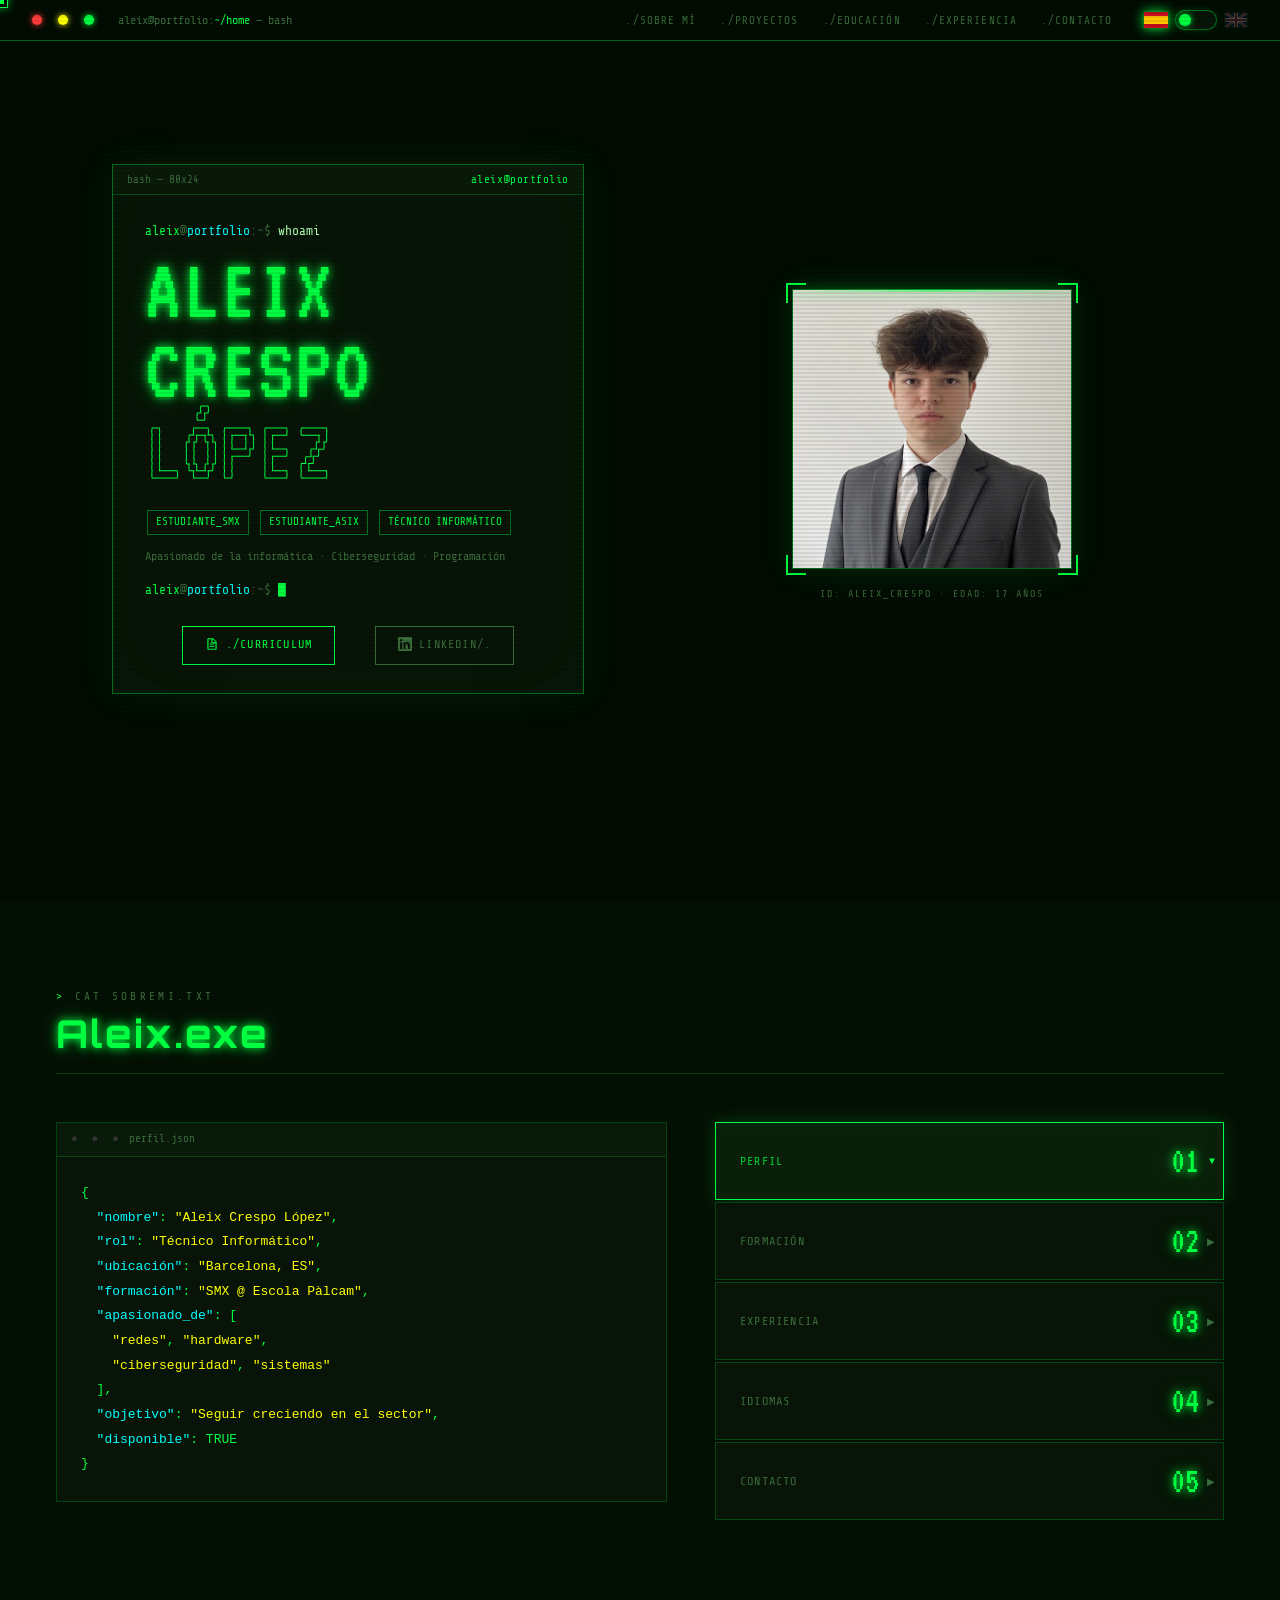
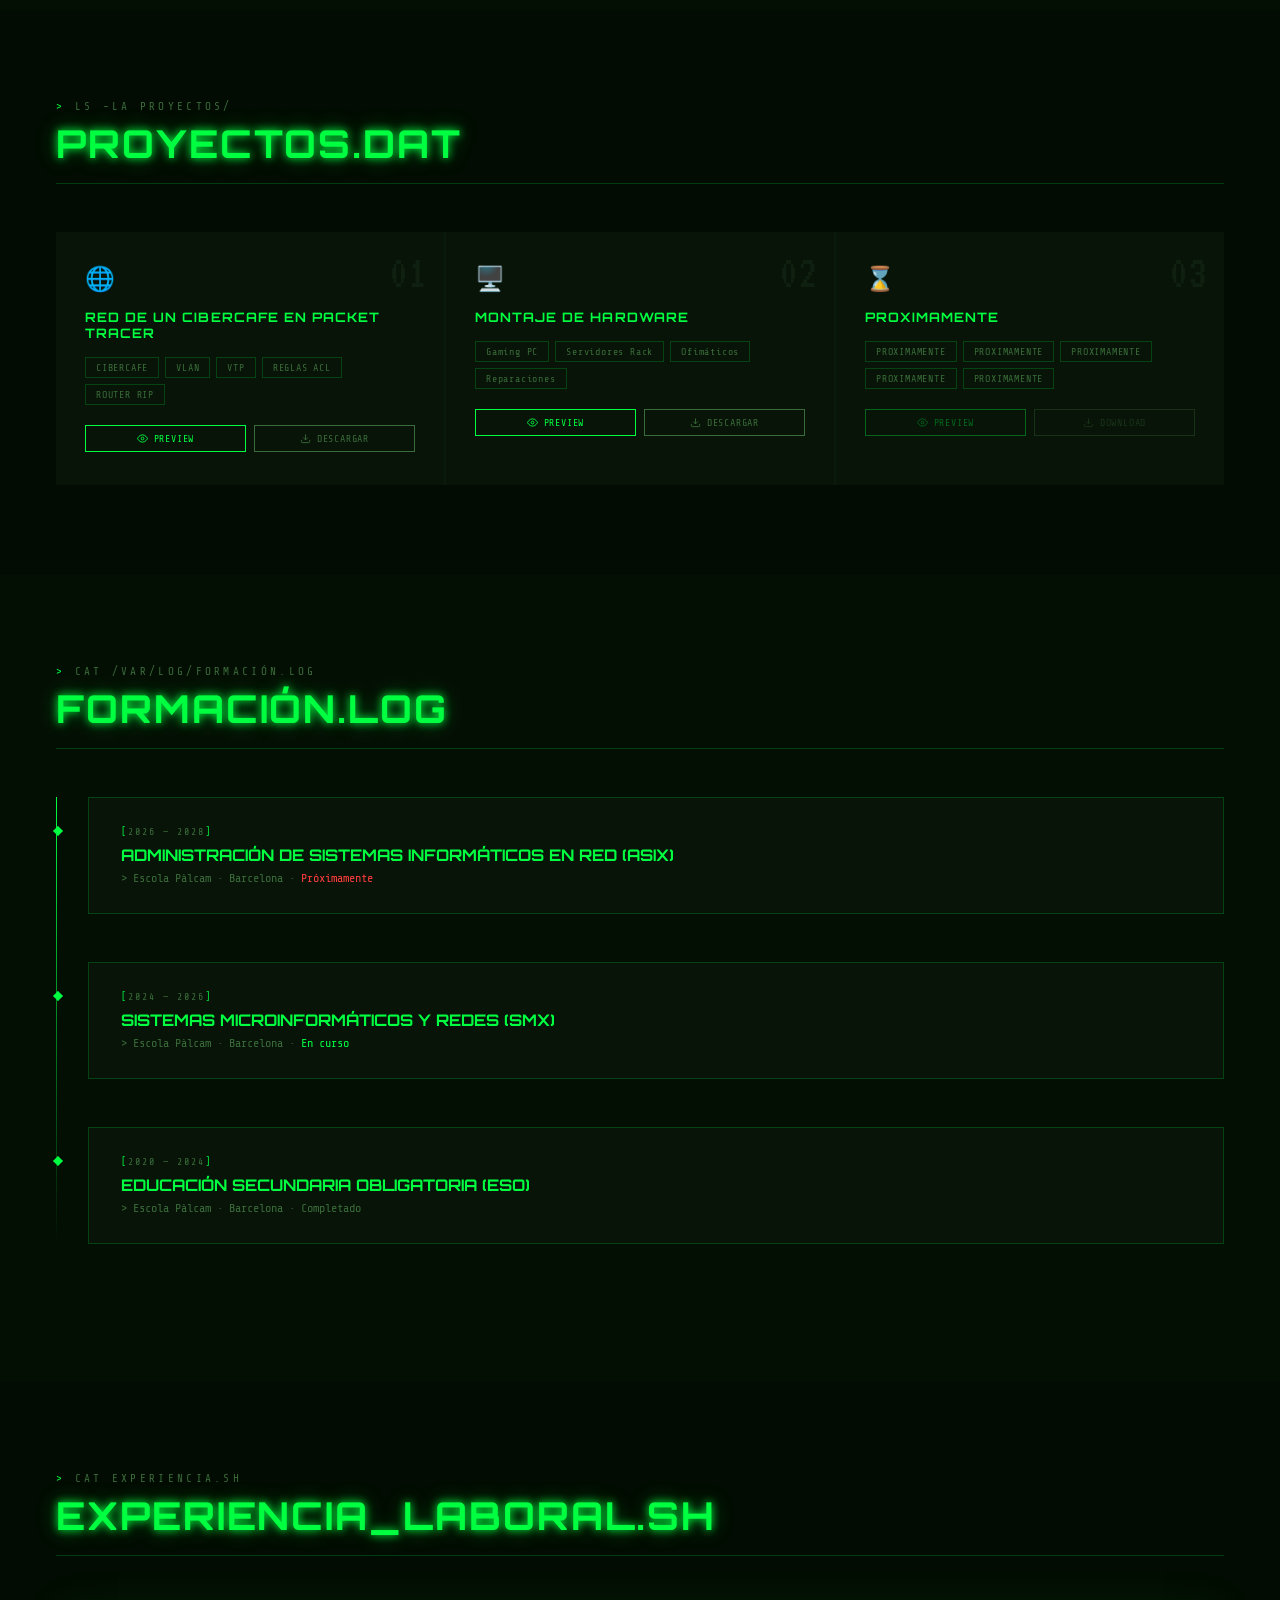
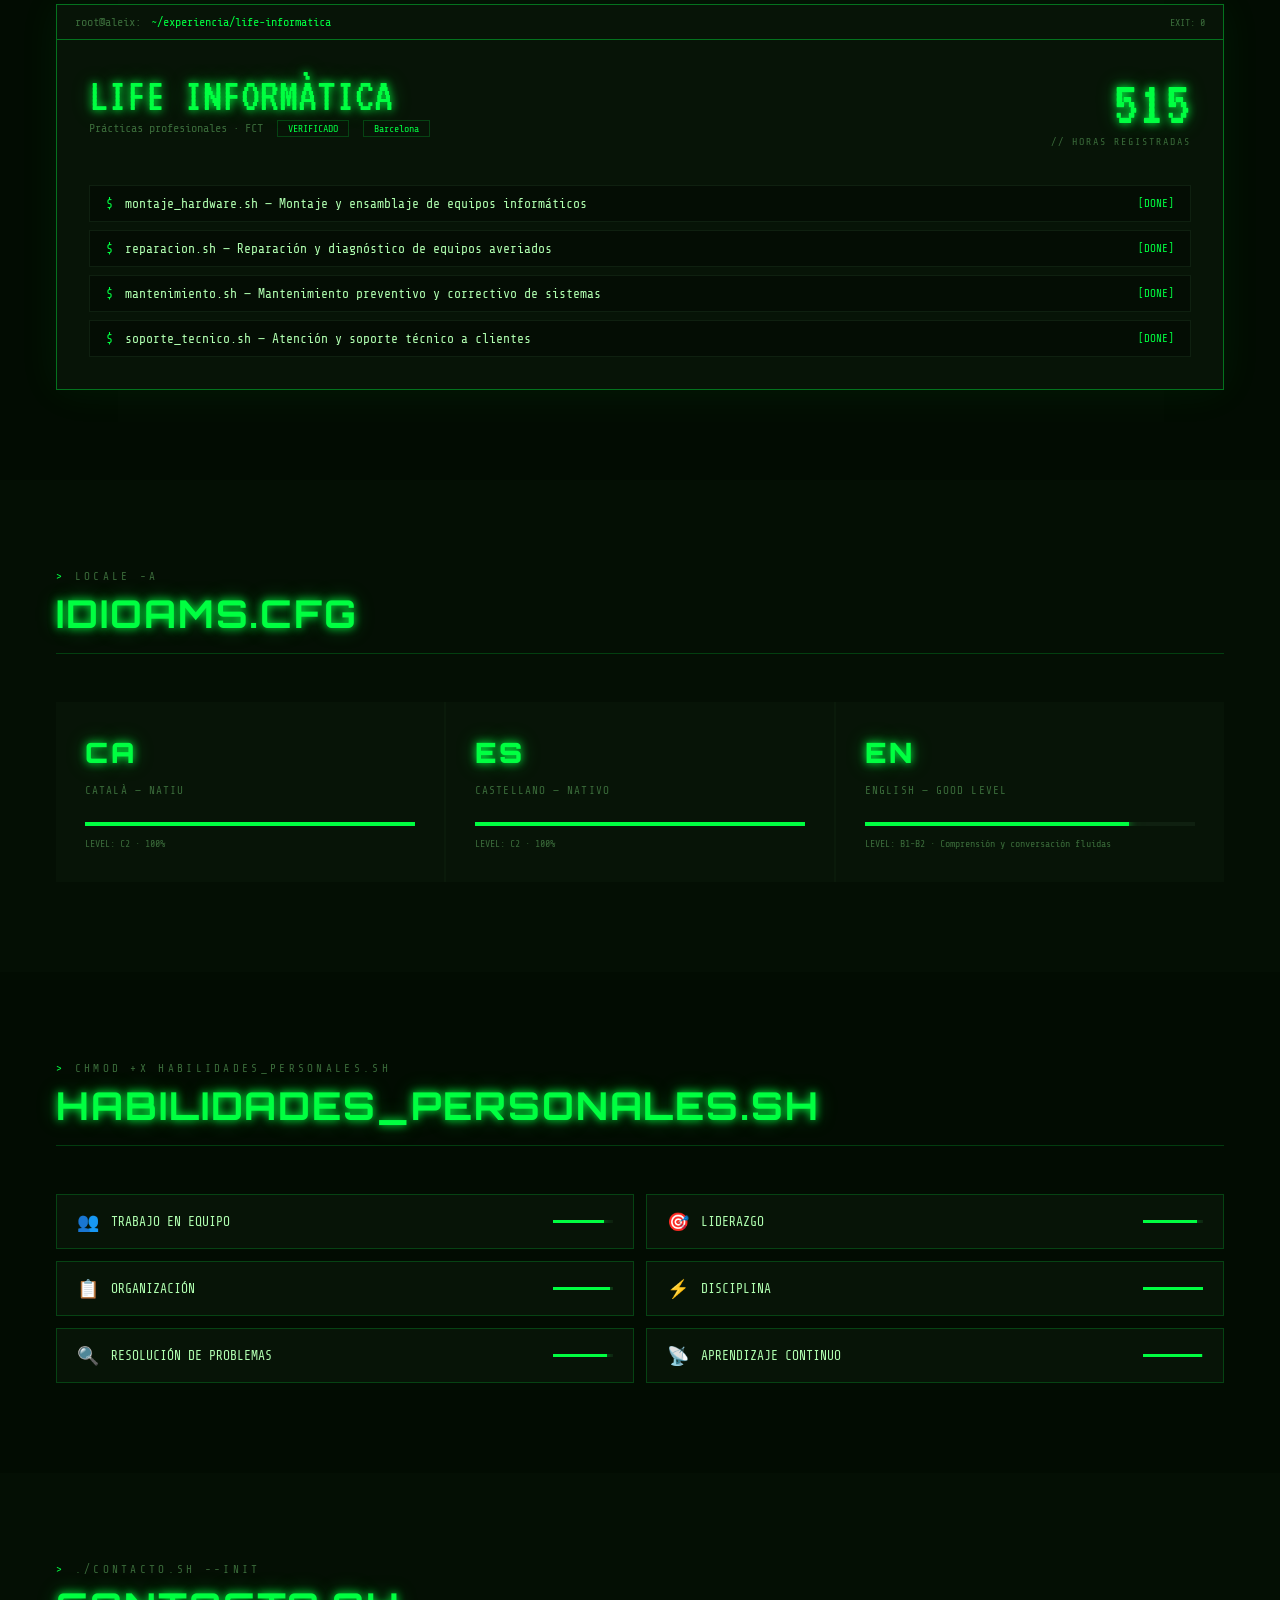
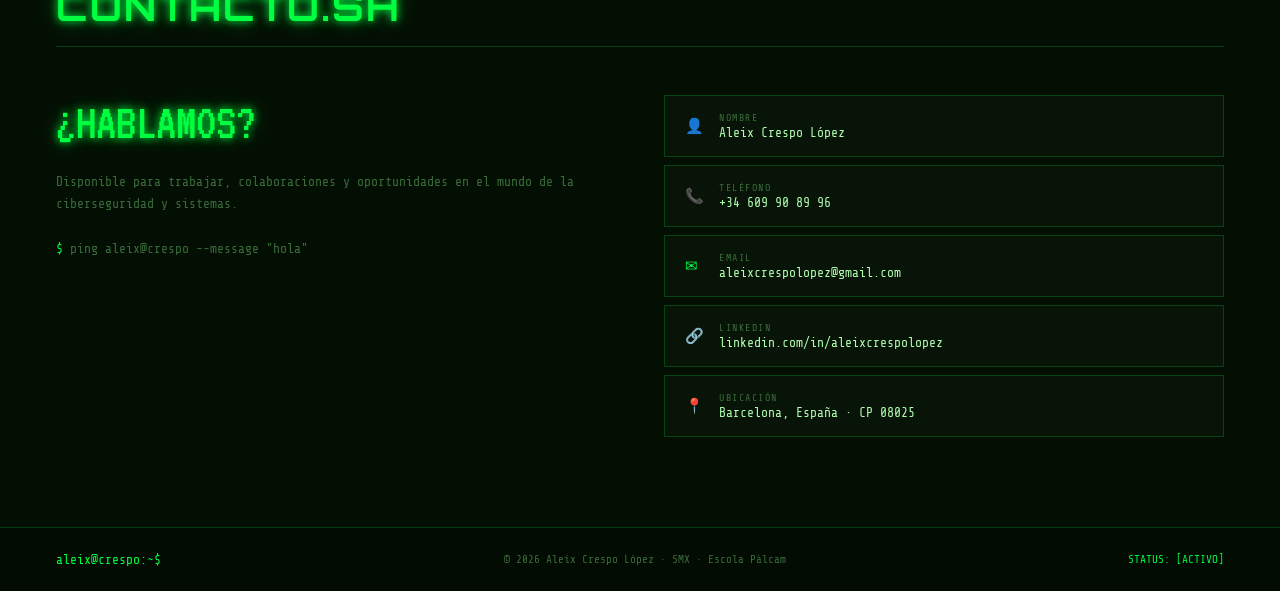
==== index.html @ fc7fdd50 "Add files via upload" ====
<!DOCTYPE html>
<html lang="es">
<head>
<meta charset="UTF-8">
<meta name="viewport" content="width=device-width, initial-scale=1.0">
<title>aleix@crespo:~$ portfolio</title>
<link rel="icon" type="image/svg+xml" href="data:image/svg+xml,%3Csvg xmlns='http://www.w3.org/2000/svg' viewBox='0 0 32 32'%3E%3Crect width='32' height='32' rx='4' fill='%23020c02'/%3E%3Crect x='1' y='1' width='30' height='30' rx='3' fill='none' stroke='%2300ff41' stroke-width='1.2'/%3E%3Crect x='1' y='1' width='30' height='8' rx='3' fill='%230a1a0a'/%3E%3Ccircle cx='6' cy='5' r='1.5' fill='%23ff3c3c'/%3E%3Ccircle cx='11' cy='5' r='1.5' fill='%23ffff00'/%3E%3Ccircle cx='16' cy='5' r='1.5' fill='%2300ff41'/%3E%3Ctext x='4' y='22' font-family='monospace' font-size='11' fill='%2300ff41'%3E%26gt%3B_%3C/text%3E%3C/svg%3E">
<link href="https://fonts.googleapis.com/css2?family=Share+Tech+Mono&family=VT323&family=Orbitron:wght@400;700;900&display=swap" rel="stylesheet">
<link rel="stylesheet" href="css/style.css">
</head>
<body>

<!-- Pantalla Inicio--> 

<div id="boot">
  <div id="boot-text">
    <div class="dim" data-es="ALEIX_OS v2.4.1 — Iniciando entorno seguro..." data-en="ALEIX_OS v2.4.1 — Booting secure environment...">ALEIX_OS v2.4.1 — Iniciando entorno seguro...</div>
    <div class="dim">Cargando kernel modules... &nbsp;&nbsp;&nbsp;&nbsp;&nbsp;&nbsp;&nbsp;&nbsp;<span class="ok">[OK]</span></div>
    <div class="dim">Montando filesystem /dev/portfolio... &nbsp;&nbsp;<span class="ok">[OK]</span></div>
    <div class="dim">Empezando network interfaces... &nbsp;&nbsp;&nbsp;&nbsp;&nbsp;&nbsp;<span class="ok">[OK]</span></div>
    <div class="dim" data-es-inner="Cargando Perfil... &nbsp;&nbsp;&nbsp;&nbsp;&nbsp;&nbsp;&nbsp;&nbsp;&nbsp;&nbsp;&nbsp;&nbsp;&nbsp;<span class=&quot;warn&quot;>[ACTIVO]</span>" data-en-inner="Loading Profile... &nbsp;&nbsp;&nbsp;&nbsp;&nbsp;&nbsp;&nbsp;&nbsp;&nbsp;&nbsp;&nbsp;&nbsp;&nbsp;<span class=&quot;warn&quot;>[ACTIVE]</span>">Cargando Perfil... &nbsp;&nbsp;&nbsp;&nbsp;&nbsp;&nbsp;&nbsp;&nbsp;&nbsp;&nbsp;&nbsp;&nbsp;&nbsp;<span class="warn">[ACTIVO]</span></div>
    <div class="dim" data-es="Autorizando usuario: aleix@crespo... &nbsp;&nbsp;" data-en="Authorizing user: aleix@crespo... &nbsp;&nbsp;">Autorizando usuario: aleix@crespo... &nbsp;&nbsp;<span class="ok" data-es="[Autorizado]" data-en="[Authorized]">[Autorizado]</span></div>
    <br>
    <div style="color:var(--green);" data-es="Bienvenido. Acceso Validado." data-en="Welcome. Access Validated.">Bienvenido. Acceso Validado.</div>
  </div>
  <div id="boot-progress"><div id="boot-bar"></div></div>
</div>

<canvas id="matrix"></canvas>

<!-- Cursor--> 
<div id="cur"></div>

<!-- Navbar--> 
<nav class="topbar">
  <div class="topbar-dot red"></div>
  <div class="topbar-dot yellow"></div>
  <div class="topbar-dot green"></div>
  <div class="topbar-title">aleix@portfolio:<span>~/home</span> — bash</div>
  <div class="topbar-right">
    <a href="#sobre-mi" data-es="./Sobre Mí" data-en="./About Me">./Sobre Mí</a>
    <a href="#skills" data-es="./Proyectos" data-en="./Projects">./Proyectos</a>
    <a href="#formacion" data-es="./Educación" data-en="./Education">./Educación</a>
    <a href="#experiencia" data-es="./Experiencia" data-en="./Experience">./Experiencia</a>
    <a href="#contacto" data-es="./Contacto" data-en="./Contact">./Contacto</a>
  </div>
  <!-- Cambio Idioma -->
  <div class="lang-toggle-wrap" id="langToggle" title="Cambiar idioma / Switch language">
    <span class="lang-flag flag-es" title="Español">
      <svg xmlns="http://www.w3.org/2000/svg" viewBox="0 0 60 40" width="24" height="16">
        <rect width="60" height="40" fill="#c60b1e"/>
        <rect y="10" width="60" height="20" fill="#ffc400"/>
      </svg>
    </span>
    <div class="lang-slider-track" id="langTrack">
      <div class="lang-slider-thumb" id="langThumb"></div>
    </div>
    <span class="lang-flag flag-en" title="English">
      <svg xmlns="http://www.w3.org/2000/svg" viewBox="0 0 60 40" width="24" height="16">
        <rect width="60" height="40" fill="#012169"/>
        <path d="M0,0 L60,40 M60,0 L0,40" stroke="#fff" stroke-width="6"/>
        <path d="M0,0 L60,40 M60,0 L0,40" stroke="#C8102E" stroke-width="4"/>
        <path d="M30,0 V40 M0,20 H60" stroke="#fff" stroke-width="10"/>
        <path d="M30,0 V40 M0,20 H60" stroke="#C8102E" stroke-width="6"/>
      </svg>
    </span>
  </div>
</nav>

<div class="container">

<!-- Terminal--> 
<section class="hero" style="padding-top:48px;">

  <div class="hero-left">
    <div class="term-window">
      <div class="term-titlebar">
        bash — 80x24 &nbsp;&nbsp;
        <span>aleix@portfolio</span>
      </div>
      <div class="term-body">
        <div class="prompt">
          <span class="user">aleix</span><span class="at">@</span><span class="host">portfolio</span>:<span style="color:var(--muted)">~$</span>
          <span style="color:var(--text);"> whoami</span>
        </div>
        <div class="hero-name">
          <div class="glitch">ALEIX</div>
          <div>CRESPO</div>
          <div style="-webkit-text-stroke:1px var(--green);color:transparent;text-shadow:none;">LÓPEZ</div>
        </div>
        <div class="hero-role">
          <span class="tag">ESTUDIANTE_SMX</span>
          <span class="tag">ESTUDIANTE_ASIX</span>
          <span class="tag">TÉCNICO INFORMÁTICO</span>
          <br>
          <span style="color:var(--muted);font-size:12px;display:block;margin-top:8px;">Apasionado de la informática · Ciberseguridad · Programación</span>
        </div>
        <div class="prompt" style="margin-top:12px;">
          <span class="user">aleix</span><span class="at">@</span><span class="host">portfolio</span>:<span style="color:var(--muted)">~$</span>
          <span class="typing-line" id="typed"> </span>
        </div>
        <div class="hero-btns">
          <a href="img/cvAleix.pdf" class="btn" target="blank" rel="noopener noreferrer">
            <span>
              <svg class="btn-icon" viewBox="0 0 24 24" xmlns="http://www.w3.org/2000/svg" fill="currentColor">
                <path d="M14 2H6a2 2 0 0 0-2 2v16a2 2 0 0 0 2 2h12a2 2 0 0 0 2-2V8l-6-6zm-1 1.5L18.5 9H13V3.5zM6 20V4h5v7h7v9H6zm2-7h8v1H8v-1zm0 2.5h8v1H8v-1zm0-5h3v1H8v-1z"/>
              </svg>
              ./Curriculum
            </span>
          </a>
          <a href="https://www.linkedin.com/in/aleixcrespolopez/" class="btn ghost" target="blank" rel="noopener noreferrer">
            <span>
              <svg class="btn-icon" viewBox="0 0 24 24" xmlns="http://www.w3.org/2000/svg" fill="currentColor">
                <path d="M20.447 20.452h-3.554v-5.569c0-1.328-.027-3.037-1.852-3.037-1.853 0-2.136 1.445-2.136 2.939v5.667H9.351V9h3.414v1.561h.046c.477-.9 1.637-1.85 3.37-1.85 3.601 0 4.267 2.37 4.267 5.455v6.286zM5.337 7.433a2.062 2.062 0 0 1-2.063-2.065 2.064 2.064 0 1 1 2.063 2.065zm1.782 13.019H3.555V9h3.564v11.452zM22.225 0H1.771C.792 0 0 .774 0 1.729v20.542C0 23.227.792 24 1.771 24h20.451C23.2 24 24 23.227 24 22.271V1.729C24 .774 23.2 0 22.222 0h.003z"/>
              </svg>
              Linkedin/.
            </span>
          </a>
        </div>
      </div>
    </div>
  </div>

  <div class="hero-right">
    <div>
      <div class="photo-frame">
        <div class="photo-scan"></div>
        <img id="pfoto" src="IMG/FotoCV.jpg" alt="Aleix Crespo López">
        <div class="corner-br"></div>
        <div class="corner-bl"></div>
        <div class="photo-label">ID: ALEIX_CRESPO · EDAD: 17 AÑOS</div>
      </div>
</section>

<!-- SOBRE MÍ-->
<section id="sobre-mi">
  <div class="sec-label">cat SobreMi.txt</div>
  <h2 class="sec-title">Aleix.exe</h2>
  <div class="about-grid">
    <div class="terminal-block">
      <div class="tb-bar"><span id="tb-filename">perfil.json</span></div>
      <div class="tb-body">
        <pre class="cmd" id="about-terminal-content"></pre>
      </div>
    </div>

    <div class="stats-panel">
      <div class="stat-row stat-clickable" data-stat="horas" title="Click para más info">
        <span class="stat-key">PERFIL</span><span class="stat-val2">01</span>
      </div>
      <div class="stat-row stat-clickable" data-stat="formacion" title="Click para más info">
        <span class="stat-key">FORMACIÓN</span><span class="stat-val2">02</span>
      </div>
      <div class="stat-row stat-clickable" data-stat="ingles" title="Click para más info">
        <span class="stat-key">EXPERIENCIA</span><span class="stat-val2">03</span>
      </div>
      <div class="stat-row stat-clickable" data-stat="idiomas" title="Click para más info">
        <span class="stat-key">IDIOMAS</span><span class="stat-val2">04</span>
      </div>
      <div class="stat-row stat-clickable" data-stat="ciudad" title="Click para más info">
        <span class="stat-key">CONTACTO</span><span class="stat-val2">05</span>
      </div>
    </div>
  </div>
</section>

<!-- PROYECTOS -->
<section id="skills">
  <div class="sec-label">ls -la proyectos/</div>
  <h2 class="sec-title">PROYECTOS.DAT</h2>
  <div class="skills-grid">
    <div class="skill-panel" data-num="01">
      <div class="skill-icon">🌐</div>
      <div class="skill-name">RED DE UN CIBERCAFE EN PACKET TRACER</div>
      <div class="skill-tags">
        <span class="skill-tag">CIBERCAFE</span>
        <span class="skill-tag">VLAN</span>
        <span class="skill-tag">VTP</span>
        <span class="skill-tag">REGLAS ACL</span>
        <span class="skill-tag">ROUTER RIP</span>
      </div>
      <div class="project-btns">
        <a href="proyecto1/Proyecto1.png" class="project-btn project-btn-preview" target="blank" rel="noopener noreferrer">
          <svg viewBox="0 0 24 24" fill="none" stroke="currentColor" stroke-width="2"><path d="M1 12s4-8 11-8 11 8 11 8-4 8-11 8-11-8-11-8z"/><circle cx="12" cy="12" r="3"/></svg>
          <span>PREVIEW</span>
        </a>
        <a href="proyecto1/Proyecto Cibercafe.pkt" class="project-btn project-btn-download" download>
          <svg viewBox="0 0 24 24" fill="none" stroke="currentColor" stroke-width="2"><path d="M21 15v4a2 2 0 0 1-2 2H5a2 2 0 0 1-2-2v-4"/><polyline points="7 10 12 15 17 10"/><line x1="12" y1="15" x2="12" y2="3"/></svg>
          <span>DESCARGAR</span>
        </a>
      </div>
    </div>
    <div class="skill-panel" data-num="02">
      <div class="skill-icon">🖥️</div>
      <div class="skill-name">MONTAJE DE HARDWARE</div>
      <div class="skill-tags">
        <span class="skill-tag">Gaming PC</span>
        <span class="skill-tag">Servidores Rack</span>
        <span class="skill-tag">Ofimáticos</span>
        <span class="skill-tag">Reparaciones</span>
      </div>
      <div class="project-btns">
        <a href="proyecto2/Proyecto2.html" class="project-btn project-btn-preview" target="blank" rel="noopener noreferrer">
          <svg viewBox="0 0 24 24" fill="none" stroke="currentColor" stroke-width="2"><path d="M1 12s4-8 11-8 11 8 11 8-4 8-11 8-11-8-11-8z"/><circle cx="12" cy="12" r="3"/></svg>
          <span>PREVIEW</span>
        </a>
        <a href="proyecto2/Videos_Proyecto.rar" class="project-btn project-btn-download" download>
          <svg viewBox="0 0 24 24" fill="none" stroke="currentColor" stroke-width="2"><path d="M21 15v4a2 2 0 0 1-2 2H5a2 2 0 0 1-2-2v-4"/><polyline points="7 10 12 15 17 10"/><line x1="12" y1="15" x2="12" y2="3"/></svg>
          <span>DESCARGAR</span>
        </a>
      </div>
    </div>
    <div class="skill-panel" data-num="03">
      <div class="skill-icon">⌛</div>
      <div class="skill-name">PROXIMAMENTE</div>
      <div class="skill-tags">
        <span class="skill-tag">PROXIMAMENTE</span>
        <span class="skill-tag">PROXIMAMENTE</span>
        <span class="skill-tag">PROXIMAMENTE</span>
        <span class="skill-tag">PROXIMAMENTE</span>
        <span class="skill-tag">PROXIMAMENTE</span>
      </div>
      <div class="skill-tags">
      </div>
      <div class="project-btns">
        <a href="#" class="project-btn project-btn-preview project-btn-disabled">
          <svg viewBox="0 0 24 24" fill="none" stroke="currentColor" stroke-width="2"><path d="M1 12s4-8 11-8 11 8 11 8-4 8-11 8-11-8-11-8z"/><circle cx="12" cy="12" r="3"/></svg>
          <span>PREVIEW</span>
        </a>
        <a href="#" class="project-btn project-btn-download project-btn-disabled" download>
          <svg viewBox="0 0 24 24" fill="none" stroke="currentColor" stroke-width="2"><path d="M21 15v4a2 2 0 0 1-2 2H5a2 2 0 0 1-2-2v-4"/><polyline points="7 10 12 15 17 10"/><line x1="12" y1="15" x2="12" y2="3"/></svg>
          <span>DOWNLOAD</span>
        </a>
      </div>
    </div>
  </div>
</section>

<!-- Educacion -->
<section id="formacion">
  <div class="sec-label">cat /var/log/Formación.log</div>
  <h2 class="sec-title">FORMACIÓN.LOG</h2>
  <div class="timeline">
    <div class="tl-item">
      <div class="tl-period">2026 — 2028</div>
      <div class="tl-title">ADMINISTRACIÓN DE SISTEMAS INFORMÁTICOS EN RED (ASIX)</div>
      <div class="tl-school">> Escola Pàlcam · Barcelona · <span style="color:var(--red);">Próximamente</span></div>
    </div>
    <div class="tl-item">
      <div class="tl-period">2024 — 2026</div>
      <div class="tl-title">SISTEMAS MICROINFORMÁTICOS Y REDES (SMX)</div>
      <div class="tl-school">> Escola Pàlcam · Barcelona · <span style="color:var(--green);">En curso</span></div>
    </div>
    <div class="tl-item">
      <div class="tl-period">2020 — 2024</div>
      <div class="tl-title">EDUCACIÓN SECUNDARIA OBLIGATORIA (ESO)</div>
      <div class="tl-school">> Escola Pàlcam · Barcelona · Completado</div>
    </div>
  </div>
</section>

<!-- Experiencia -->
<section id="experiencia">
  <div class="sec-label">cat experiencia.sh</div>
  <h2 class="sec-title">EXPERIENCIA_LABORAL.SH</h2>
  <div class="exp-terminal">
    <div class="exp-term-bar">
      <span style="color:var(--muted)">root@aleix:</span>
      <span class="path">~/experiencia/life-informatica</span>
      <span style="margin-left:auto;font-size:10px;">EXIT: 0</span>
    </div>
    <div class="exp-body">
      <div class="exp-header">
        <div>
          <div class="exp-company">LIFE INFORMÀTICA</div>
          <div class="exp-meta">
            Prácticas profesionales · FCT
            <span class="badge">VERIFICADO</span>
            <span class="badge">Barcelona</span>
          </div>
        </div>
        <div class="exp-meta-block">
          <div class="exp-hours-big">515</div>
          <div class="exp-h-label">// HORAS REGISTRADAS</div>
        </div>
      </div>
      <div class="task-list">
        <div class="task-item">montaje_hardware.sh — Montaje y ensamblaje de equipos informáticos<span class="task-check">[DONE]</span></div>
        <div class="task-item">reparacion.sh — Reparación y diagnóstico de equipos averiados<span class="task-check">[DONE]</span></div>
        <div class="task-item">mantenimiento.sh — Mantenimiento preventivo y correctivo de sistemas<span class="task-check">[DONE]</span></div>
        <div class="task-item">soporte_tecnico.sh — Atención y soporte técnico a clientes<span class="task-check">[DONE]</span></div>
      </div>
    </div>
  </div>
</section>

<!-- Idiomas -->
<section id="idiomas">
  <div class="sec-label">locale -a</div>
  <h2 class="sec-title">IDIOAMS.CFG</h2>
  <div class="lang-grid">
    <div class="lang-panel">
      <div class="lang-code">CA</div>
      <div class="lang-full">CATALÀ — NATIU</div>
      <div class="lang-bar"><div class="lang-fill" style="width:100%;"></div></div>
      <div class="lang-pct">LEVEL: C2 · 100%</div>
    </div>
    <div class="lang-panel">
      <div class="lang-code">ES</div>
      <div class="lang-full">CASTELLANO — NATIVO</div>
      <div class="lang-bar"><div class="lang-fill" style="width:100%;"></div></div>
      <div class="lang-pct">LEVEL: C2 · 100%</div>
    </div>
    <div class="lang-panel">
      <div class="lang-code">EN</div>
      <div class="lang-full">ENGLISH — GOOD LEVEL</div>
      <div class="lang-bar"><div class="lang-fill" style="width:80%;"></div></div>
      <div class="lang-pct">LEVEL: B1-B2 · Comprensión y conversación fluidas</div>
    </div>
  </div>
</section>

<!-- Habilidades -->
<section id="habilidades">
  <div class="sec-label">chmod +x Habilidades_Personales.sh</div>
  <h2 class="sec-title">HABILIDADES_PERSONALES.SH</h2>
  <div class="soft-grid">
    <div class="soft-item"><span class="si-icon">👥</span> TRABAJO EN EQUIPO <div class="si-bar"><div class="si-fill" style="width:85%;"></div></div></div>
    <div class="soft-item"><span class="si-icon">🎯</span> LIDERAZGO <div class="si-bar"><div class="si-fill" style="width:90%;"></div></div></div>
    <div class="soft-item"><span class="si-icon">📋</span> ORGANIZACIÓN <div class="si-bar"><div class="si-fill" style="width:95%;"></div></div></div>
    <div class="soft-item"><span class="si-icon">⚡</span> DISCIPLINA <div class="si-bar"><div class="si-fill" style="width:100%;"></div></div></div>
    <div class="soft-item"><span class="si-icon">🔍</span> RESOLUCIÓN DE PROBLEMAS <div class="si-bar"><div class="si-fill" style="width:90%;"></div></div></div>
    <div class="soft-item"><span class="si-icon">📡</span> APRENDIZAJE CONTINUO <div class="si-bar"><div class="si-fill" style="width:98%;"></div></div></div>
  </div>
</section>

<!-- CONTACTO -->
<section id="contacto">
  <div class="sec-label">./contacto.sh --init</div>
  <h2 class="sec-title">CONTACTO.SH</h2>
  <div class="contact-grid">
    <div>
      <div class="contact-cta">¿HABLAMOS?</div>
      <div class="contact-sub">
        Disponible para trabajar, colaboraciones y oportunidades en el mundo de la ciberseguridad y sistemas.<br><br>
        <span style="color:var(--green);">$ </span>ping aleix@crespo --message "hola"
      </div>
    </div>
    <div class="contact-items">
      <div class="contact-item">
        <span class="ci-icon">👤</span>
        <div><span class="ci-label">NOMBRE</span>Aleix Crespo López</div>
      </div>
      <a href="tel:+34609908996" class="contact-item">
        <span class="ci-icon">📞</span>
        <div><span class="ci-label">TELÉFONO</span>+34 609 90 89 96</div>
      </a>
      <a href="https://mail.google.com/mail/?view=cm&fs=1&to=aleixcrespolopez@gmail.com" class="contact-item" target="blank" rel="noopener noreferrer">
        <span class="ci-icon">✉</span>
        <div><span class="ci-label">EMAIL</span>aleixcrespolopez@gmail.com</div>
      </a>
      <a href="https://www.linkedin.com/in/aleixcrespolopez/" target="_blank" class="contact-item">
        <span class="ci-icon">🔗</span>
        <div><span class="ci-label">LINKEDIN</span>linkedin.com/in/aleixcrespolopez</div>
      </a>
      <div class="contact-item">
        <span class="ci-icon">📍</span>
        <div><span class="ci-label">UBICACIÓN</span>Barcelona, España · CP 08025</div>
      </div>
    </div>
  </div>
</section>

</div>

<!-- Final -->

<footer>
  <div class="f-logo">aleix@crespo:~$</div>
  <div>© 2026 Aleix Crespo López · SMX · Escola Pàlcam</div>
  <div style="color:var(--green);">STATUS: [ACTIVO]</div>
</footer>

<script src="js/portfolio.js"></script>
</body>
</html>
---- css/style.css ----
*,*::before,*::after{box-sizing:border-box;margin:0;padding:0;}
:root{
  --green:#00ff41;
  --green2:#00cc33;
  --green-dim:#00882200;
  --green-glow: 0 0 8px #00ff41, 0 0 20px #00ff4166;
  --bg:#020c02;
  --bg2:#040f04;
  --bg3:#061206;
  --panel:#071407;
  --border:#00ff4133;
  --border2:#00ff4166;
  --text:#b0ffb0;
  --muted:#3a6b3a;
  --red:#ff3c3c;
  --cyan:#00ffff;
  --yellow:#ffff00;
}

html{scroll-behavior:smooth;}

body{
  background:var(--bg);
  color:var(--text);
  font-family:'Share Tech Mono', monospace;
  overflow-x:hidden;
  cursor:none;
}

/* ── SCANLINES ── */
body::after{
  content:'';
  position:fixed;inset:0;
  background:repeating-linear-gradient(
    0deg,
    transparent,transparent 2px,
    rgba(0,0,0,0.08) 2px,rgba(0,0,0,0.08) 4px
  );
  pointer-events:none;z-index:9998;
}

/* ── CURSOR ── */
#cur{
  position:fixed;width:16px;height:16px;
  border:1.5px solid var(--green);
  pointer-events:none;z-index:9999;
  transform:translate(-50%,-50%);
  transition:width .15s,height .15s;
  box-shadow:0 0 8px #00ff4199;
  will-change: left, top;
}
#cur::after{
  content:'';position:absolute;
  inset:3px;background:var(--green);
  animation:blink .8s step-end infinite;
}
#cur.hover{width:32px;height:32px;}
@keyframes blink{50%{opacity:0;}}

/* ── MATRIX CANVAS ── */
#matrix{
  position:fixed;inset:0;
  opacity:.07;z-index:0;
  pointer-events:none;
  will-change: contents;
  contain: strict;
}

/* ── BOOT SCREEN ── */
#boot{
  position:fixed;inset:0;
  background:var(--bg);
  z-index:5000;
  display:flex;flex-direction:column;
  justify-content:center;align-items:flex-start;
  padding:60px;
  animation:bootFade 0.4s 1s forwards;
}
@keyframes bootFade{to{opacity:0;pointer-events:none;visibility:hidden;}}
#boot-text{font-size:14px;line-height:1.8;color:var(--green);}
#boot-text .dim{color:var(--muted);}
#boot-text .ok{color:var(--green);} 
#boot-text .warn{color:var(--yellow);}
#boot-progress{
  margin-top:24px;
  width:400px;height:4px;
  background:#111;border:1px solid var(--border2);
}
#boot-bar{
  height:100%;background:var(--green);
  width:0%;
  animation:loadBar 1s linear forwards;
  box-shadow:var(--green-glow);
}
@keyframes loadBar{to{width:100%;}}

/* ── LAYOUT ── */
.container{position:relative;z-index:1;}

/* ── TOP BAR ── */
.topbar{
  position:fixed;top:0;left:0;right:0;
  background:var(--bg);
  border-bottom:1px solid var(--border2);
  padding:10px 32px;
  display:flex;align-items:center;gap:16px;
  z-index:100;
  font-size:12px;
}
.topbar-dot{width:10px;height:10px;border-radius:50%;}
.topbar-dot.red{background:var(--red);box-shadow:0 0 6px var(--red);}
.topbar-dot.yellow{background:var(--yellow);box-shadow:0 0 6px var(--yellow);}
.topbar-dot.green{background:var(--green);box-shadow:0 0 6px var(--green);}
.topbar-title{color:var(--muted);margin-left:8px;}
.topbar-title span{color:var(--green);}
.topbar-right{margin-left:auto;display:flex;gap:24px;}
.topbar-right a{
  color:var(--muted);text-decoration:none;font-size:11px;
  letter-spacing:.1em;text-transform:uppercase;
  transition:color .2s;
}
.topbar-right a:hover{color:var(--green);}

/* ── HERO ── */
.hero{
  min-height:100vh;
  display:grid;
  grid-template-columns:1fr 1fr;
  padding-top:48px;
  position:relative;
  overflow:hidden;
}

.hero-left{
  display:flex;flex-direction:column;
  justify-content:center;
  padding:80px 56px;
  position:relative;
}

/* terminal window decoration */
.term-window{
  background:var(--panel);
  border:1px solid var(--border2);
  position:relative;
  padding:0;
  box-shadow:0 0 40px #00ff4110,inset 0 0 80px #00ff4106;
}
.term-titlebar{
  background:#0a1a0a;
  border-bottom:1px solid var(--border);
  padding:8px 14px;
  display:flex;align-items:center;gap:8px;
  font-size:11px;color:var(--muted);
}
.term-titlebar span{margin-left:auto;color:var(--green);letter-spacing:.05em;}
.term-body{padding:28px 32px;}

.prompt{color:var(--muted);font-size:13px;margin-bottom:6px;}
.prompt .user{color:var(--green);}
.prompt .at{color:var(--muted);}
.prompt .host{color:var(--cyan);}
.prompt .dollar{color:var(--green);}

.hero-name{
  font-family:'VT323',monospace;
  font-size:clamp(52px,7vw,96px);
  color:var(--green);
  line-height:.9;
  text-shadow:var(--green-glow);
  letter-spacing:.02em;
  margin:12px 0;
}

.hero-name .glitch{
  position:relative;
  display:inline-block;
  animation:glitch 8s infinite;
  will-change: transform;
}
@keyframes glitch{
  0%,90%,100%{transform:none;color:var(--green);}
  91%{transform:translate(-2px,1px);color:var(--cyan);}
  92%{transform:translate(2px,-1px);color:var(--red);}
  93%{transform:none;color:var(--green);}
  96%{transform:translate(1px,2px);color:var(--yellow);}
  97%{transform:none;}
}

.hero-role{
  color:var(--muted);font-size:13px;
  margin:16px 0;
  line-height:1.7;
}
.hero-role .tag{
  display:inline-block;
  border:1px solid var(--border2);
  color:var(--green);
  padding:2px 8px;font-size:11px;
  margin:3px 2px;
}

.typing-line{
  font-size:13px;color:var(--text);
  margin-top:20px;
  min-height:20px;
}
.typing-line::after{
  content:'█';
  color:var(--green);
  animation:blink .7s step-end infinite;
}

.hero-btns{
    display:flex;
    gap:40px;
    margin-top:28px;
    flex-wrap:wrap;

    justify-content:center; 
    align-items:center;     
}
.btn{
  font-family:'Share Tech Mono',monospace;
  font-size:12px;
  letter-spacing:.1em;
  text-transform:uppercase;
  padding:10px 22px;
  text-decoration:none;
  border:1px solid var(--green);
  color:var(--green);
  background:transparent;
  cursor:none;
  transition:background .2s,box-shadow .2s,color .2s;
  position:relative;
  overflow:hidden;
}
.btn::before{
  content:'';position:absolute;
  left:-100%;top:0;width:100%;height:100%;
  background:var(--green);
  transition:left .25s;z-index:0;
}
.btn:hover::before{left:0;}
.btn:hover{color:var(--bg);box-shadow:var(--green-glow);}
.btn span{position:relative;z-index:1;display:inline-flex;align-items:center;gap:7px;}
.btn-icon{width:14px;height:14px;flex-shrink:0;vertical-align:middle;}

/* ── PROJECT BUTTONS ── */
.project-btns{
  display:flex;
  gap:8px;
  margin-top:20px;
  flex-wrap:wrap;
}
.project-btn{
  font-family:'Share Tech Mono',monospace;
  font-size:10px;
  letter-spacing:.08em;
  text-transform:uppercase;
  padding:7px 14px;
  text-decoration:none;
  border:1px solid var(--green);
  color:var(--green);
  background:transparent;
  cursor:none;
  transition:background .2s,box-shadow .2s,color .2s;
  position:relative;
  overflow:hidden;
  display:inline-flex;
  align-items:center;
  gap:6px;
  flex:1;
  justify-content:center;
}
.project-btn svg{width:11px;height:11px;flex-shrink:0;position:relative;z-index:1;}
.project-btn span{position:relative;z-index:1;}
.project-btn::before{
  content:'';position:absolute;
  left:-100%;top:0;width:100%;height:100%;
  background:var(--green);
  transition:left .25s;z-index:0;
}
.project-btn:hover::before{left:0;}
.project-btn:hover{color:var(--bg);box-shadow:var(--green-glow);}
.project-btn-download{
  border-color:var(--muted);
  color:var(--muted);
}
.project-btn-download::before{background:var(--muted);}
.project-btn-download:hover{color:var(--bg);}
.project-btn-disabled{
  opacity:.35;
  pointer-events:none;
}
.btn.ghost{border-color:var(--muted);color:var(--muted);}
.btn.ghost::before{background:var(--muted);}

/* HERO RIGHT */
.hero-right{
  position:relative;
  display:flex;align-items:center;justify-content:center;
  padding:80px 40px;
}

.photo-frame{
  position:relative;
  width:280px;
}

.photo-frame img{
  width:100%;
  display:block;
  border:1px solid var(--border2);
  box-shadow:0 0 30px #00ff4120;
}

/* corner brackets */
.photo-frame::before,.photo-frame::after,
.corner-br,.corner-bl{
  content:'';position:absolute;
  width:20px;height:20px;
}
.photo-frame::before{top:-6px;left:-6px;border-top:2px solid var(--green);border-left:2px solid var(--green);}
.photo-frame::after{top:-6px;right:-6px;border-top:2px solid var(--green);border-right:2px solid var(--green);}
.corner-br{bottom:-6px;right:-6px;border-bottom:2px solid var(--green);border-right:2px solid var(--green);}
.corner-bl{bottom:-6px;left:-6px;border-bottom:2px solid var(--green);border-left:2px solid var(--green);}

/* scan line over photo */
.photo-scan{
    position:absolute;
    top:0;
    left:0;
    right:0;
    height:3px;
    background:linear-gradient(
        to right,
        transparent,
        var(--green),
        transparent
    );
    animation: none;
    opacity:.5;
    box-shadow:0 0 12px var(--green);
}
@keyframes scanMove{ 0%{top:0%;}100%{top:100%;}
}

.photo-label{
  position:absolute;bottom:-30px;left:0;right:0;
  text-align:center;
  font-size:10px;letter-spacing:.2em;color:var(--muted);
}

/* STATUS BOX */
.status-box{
  position:absolute;right:-20px;top:100px;
  background:var(--panel);
  border:1px solid var(--border2);
  padding:16px;
  width:170px;
  font-size:11px;
}
.status-box .title{color:var(--green);margin-bottom:10px;font-size:10px;letter-spacing:.2em;}
.status-row{display:flex;justify-content:space-between;margin-bottom:6px;color:var(--muted);}
.status-row .val{color:var(--green);}
.status-row .val.ok{color:var(--green);}
.status-row .val.warn{color:var(--yellow);}

/* ── SECTIONS ── */
section{
  padding:90px 56px;
  position:relative;
  z-index:1;
}
section:nth-child(even){background:var(--bg2);}

.sec-label{
  font-size:11px;letter-spacing:.3em;
  color:var(--muted);text-transform:uppercase;
  margin-bottom:6px;
}
.sec-label::before{content:'> ';color:var(--green);}

.sec-title{
  font-family:'Orbitron',monospace;
  font-size:clamp(24px,3vw,40px);
  font-weight:700;
  color:var(--green);
  text-shadow:var(--green-glow);
  letter-spacing:.05em;
  margin-bottom:48px;
  padding-bottom:16px;
  border-bottom:1px solid var(--border);
}

/* ── ABOUT ── */
.about-grid{display:grid;grid-template-columns:1.2fr 1fr;gap:48px;align-items:start;}

.terminal-block{
  background:var(--panel);
  border:1px solid var(--border);
  font-size:13px;line-height:1.9;
  color:var(--text);
}
.terminal-block .tb-bar{
  background:#0a1a0a;border-bottom:1px solid var(--border);
  padding:6px 14px;font-size:11px;color:var(--muted);
  display:flex;gap:6px;align-items:center;
}
.terminal-block .tb-bar::before{content:'● ● ●';letter-spacing:4px;color:#333;}
.terminal-block .tb-body{padding:24px;}
.terminal-block .cmd{color:var(--green);}
.terminal-block .comment{color:var(--muted);}
.terminal-block .str{color:var(--yellow);}
.terminal-block .key{color:var(--cyan);}
.terminal-block .num{color:var(--red);}

.stats-panel{display:flex;flex-direction:column;gap:2px;}
.stat-row{
  background:var(--panel);
  border:1px solid var(--border);
  padding:20px 24px;
  display:flex;justify-content:space-between;align-items:center;
  transition:border-color .2s,box-shadow .2s;
}
.stat-row:hover{border-color:var(--green);box-shadow:0 0 10px #00ff4120;}
.stat-key{font-size:12px;color:var(--muted);letter-spacing:.1em;}
.stat-val2{
  font-family:'VT323',monospace;
  font-size:36px;
  color:var(--green);
  text-shadow:var(--green-glow);
  line-height:1;
}

/* ── SKILLS ── */
.skills-grid{display:grid;grid-template-columns:repeat(3,1fr);gap:2px;background:#0a1a0a;}
.skill-panel{
  background:var(--panel);
  border:1px solid transparent;
  padding:32px 28px;
  transition:border-color .3s,box-shadow .3s;
  position:relative;
  overflow:hidden;
}
.skill-panel:hover{border-color:var(--border2);box-shadow:inset 0 0 30px #00ff4108;}
.skill-panel::before{
  content:attr(data-num);
  position:absolute;top:16px;right:16px;
  font-family:'VT323',monospace;font-size:48px;
  color:#0f2010;line-height:1;
}
.skill-icon{font-size:24px;margin-bottom:16px;}
.skill-name{
  font-family:'Orbitron',monospace;font-size:13px;
  color:var(--green);margin-bottom:16px;font-weight:700;
  letter-spacing:.08em;
}
.skill-tags{display:flex;flex-wrap:wrap;gap:6px;}
.skill-tag{
  font-size:10px;letter-spacing:.08em;
  border:1px solid var(--border);
  padding:4px 10px;color:var(--muted);
  transition:all .2s;
}
.skill-tag:hover{border-color:var(--green);color:var(--green);}

/* ── FORMACIÓN ── */
.timeline{position:relative;padding-left:32px;}
.timeline::before{
  content:'';position:absolute;left:0;top:0;bottom:0;
  width:1px;background:linear-gradient(to bottom,var(--green),transparent);
}
.tl-item{
  position:relative;margin-bottom:48px;
  background:var(--panel);border:1px solid var(--border);
  padding:28px 32px;
  transition:border-color .3s;
}
.tl-item:hover{border-color:var(--border2);}
.tl-item::before{
  content:'';position:absolute;
  left:-36px;top:28px;
  width:10px;height:10px;
  background:var(--green);
  box-shadow:var(--green-glow);
  clip-path:polygon(50% 0%,100% 50%,50% 100%,0% 50%);
}
.tl-period{
  font-size:10px;letter-spacing:.2em;color:var(--muted);
  margin-bottom:8px;
}
.tl-period::before{content:'[';color:var(--green);}
.tl-period::after{content:']';color:var(--green);}
.tl-title{
  font-family:'Orbitron',monospace;font-size:16px;
  color:var(--green);font-weight:700;margin-bottom:6px;
}
.tl-school{font-size:12px;color:var(--muted);}

/* ── EXPERIENCIA ── */
.exp-terminal{
  background:var(--panel);
  border:1px solid var(--border2);
  box-shadow:0 0 40px #00ff4110;
}
.exp-term-bar{
  background:#071407;
  border-bottom:1px solid var(--border2);
  padding:10px 18px;
  display:flex;align-items:center;gap:10px;
  font-size:12px;color:var(--muted);
}
.exp-term-bar .path{color:var(--green);}
.exp-body{padding:32px;}
.exp-header{display:flex;justify-content:space-between;align-items:flex-start;margin-bottom:24px;flex-wrap:wrap;gap:16px;}
.exp-company{
  font-family:'VT323',monospace;font-size:48px;
  color:var(--green);text-shadow:var(--green-glow);line-height:1;
}
.exp-meta-block{text-align:right;}
.exp-hours-big{
  font-family:'VT323',monospace;font-size:64px;
  color:var(--green);text-shadow:var(--green-glow);line-height:1;
}
.exp-h-label{font-size:10px;letter-spacing:.2em;color:var(--muted);}
.exp-meta{font-size:12px;color:var(--muted);margin-bottom:24px;}
.exp-meta .badge{
  display:inline-block;border:1px solid var(--border);
  padding:2px 10px;font-size:10px;
  color:var(--green);margin-left:8px;
}
.task-list{display:flex;flex-direction:column;gap:8px;}
.task-item{
  display:flex;align-items:center;gap:12px;
  font-size:13px;color:var(--text);
  padding:10px 16px;
  border:1px solid #0f2010;
  background:#040d04;
  transition:border-color .2s,color .2s;
}
.task-item:hover{border-color:var(--green);color:var(--green);}
.task-item::before{content:'$';color:var(--green);flex-shrink:0;}
.task-check{margin-left:auto;color:var(--green);font-size:11px;}

/* ── IDIOMAS ── */
.lang-grid{display:grid;grid-template-columns:repeat(3,1fr);gap:2px;background:#0a1a0a;}
.lang-panel{
  background:var(--panel);
  padding:32px 28px;
  border:1px solid transparent;
  transition:border-color .3s;
  display:flex;
  flex-direction:column;
  justify-content:space-between;
  min-height:180px;
}
.lang-panel:hover{border-color:var(--border2);}
.lang-code{
  font-family:'Orbitron',monospace;font-size:28px;
  font-weight:900;color:var(--green);
  text-shadow:var(--green-glow);
  letter-spacing:.1em;margin-bottom:6px;
}
.lang-full{font-size:11px;color:var(--muted);letter-spacing:.1em;margin-bottom:18px;}
.lang-bar{
  width:100%;height:4px;background:#0f2010;
  margin-bottom:4px;overflow:hidden;
}
.lang-fill{height:100%;background:var(--green);box-shadow:var(--green-glow);transition:width .6s;}
.lang-pct{font-size:10px;color:var(--muted);}

/* ── SOFT SKILLS ── */
.soft-grid{display:grid;grid-template-columns:repeat(2,1fr);gap:12px;}
.soft-item{
  display:flex;align-items:center;gap:12px;
  background:var(--panel);
  border:1px solid var(--border);
  padding:16px 20px;
  transition:border-color .2s,box-shadow .2s;
  font-size:13px;
}
.soft-item:hover{border-color:var(--green);box-shadow:0 0 10px #00ff4115;}
.soft-item .si-icon{font-size:18px;}
.soft-item .si-bar{
  margin-left:auto;
  width:60px;height:3px;background:#0f2010;overflow:hidden;
}
.soft-item .si-fill{height:100%;background:var(--green);box-shadow:var(--green-glow);}

/* ── CONTACTO ── */
.contact-grid{display:grid;grid-template-columns:1fr 1fr;gap:48px;align-items:start;}
.contact-cta{
  font-family:'VT323',monospace;
  font-size:clamp(36px,4vw,58px);
  color:var(--green);
  text-shadow:var(--green-glow);
  line-height:1.1;margin-bottom:20px;
}
.contact-sub{font-size:13px;color:var(--muted);line-height:1.7;}

.contact-items{display:flex;flex-direction:column;gap:8px;}
.contact-item{
  display:flex;align-items:center;gap:14px;
  background:var(--panel);border:1px solid var(--border);
  padding:16px 20px;
  text-decoration:none;color:var(--text);
  transition:border-color .2s,box-shadow .2s;
  font-size:13px;
}
.contact-item:hover{border-color:var(--green);box-shadow:0 0 12px #00ff4120;color:var(--green);}
.contact-item .ci-icon{color:var(--green);font-size:15px;width:20px;flex-shrink:0;}
.contact-item .ci-label{font-size:10px;color:var(--muted);letter-spacing:.15em;display:block;margin-bottom:2px;}
.contact-item:hover .ci-label{color:var(--muted);}

/* ── FOOTER ── */
footer{
  background:var(--bg);
  border-top:1px solid var(--border);
  padding:24px 56px;
  display:flex;justify-content:space-between;
  align-items:center;
  font-size:11px;color:var(--muted);
  position:relative;z-index:1;
}
footer .f-logo{color:var(--green);font-size:13px;}

/* ── RESPONSIVE ── */
@media(max-width:900px){
  .hero{grid-template-columns:1fr;}
  .hero-right{padding:20px 32px 60px;}
  .status-box{position:static;width:100%;margin-top:24px;}
  .about-grid,.contact-grid{grid-template-columns:1fr;}
  .skills-grid,.lang-grid{grid-template-columns:1fr;}
  section{padding:60px 24px;}
  .topbar-right{display:none;}
  footer{flex-direction:column;gap:8px;text-align:center;}
  .soft-grid{grid-template-columns:1fr;}
}


/* ── STATS CLICKABLES ── */
.stat-clickable{cursor:pointer;position:relative;}
.stat-clickable::after{
  content:'▶';
  font-size:10px;
  color:var(--muted);
  position:absolute;
  right:8px;
  top:50%;
  transform:translateY(-50%);
  transition:color .2s, right .15s;
}
.stat-clickable:hover::after{color:var(--green);right:6px;}
.stat-clickable.stat-active{
  border-color:var(--green);
  background:#0a1f0a;
  box-shadow:0 0 16px #00ff4130,inset 0 0 12px #00ff4108;
}
.stat-clickable.stat-active .stat-key{color:var(--green2);}
.stat-clickable.stat-active::after{content:'▼';color:var(--green);}
#about-terminal-content{transition:opacity .15s ease;}

/* ── LANGUAGE TOGGLE ── */
.lang-toggle-wrap {
  display: flex;
  align-items: center;
  gap: 7px;
  margin-left: 16px;
  cursor: pointer;
  user-select: none;
  flex-shrink: 0;
}

.lang-flag {
  display: flex;
  align-items: center;
  opacity: 0.4;
  transition: opacity 0.25s, transform 0.25s;
  filter: grayscale(0.5) brightness(0.8);
  border-radius: 2px;
  overflow: hidden;
  line-height: 0;
}

.lang-flag svg {
  display: block;
  border-radius: 2px;
  border: 1px solid rgba(0,255,65,0.2);
}

.lang-flag.active-flag {
  opacity: 1;
  transform: scale(1.15);
  filter: grayscale(0) brightness(1) drop-shadow(0 0 5px var(--green));
}

.lang-slider-track {
  position: relative;
  width: 42px;
  height: 20px;
  background: var(--panel);
  border: 1.5px solid var(--border2);
  border-radius: 10px;
  box-shadow: 0 0 8px #00ff4122;
  transition: box-shadow 0.25s;
  cursor: pointer;
  flex-shrink: 0;
}

.lang-slider-track:hover {
  box-shadow: 0 0 14px #00ff4155;
}

.lang-slider-thumb {
  position: absolute;
  top: 3px;
  left: 3px;
  width: 12px;
  height: 12px;
  background: var(--green);
  border-radius: 50%;
  box-shadow: 0 0 6px var(--green);
  transition: left 0.28s cubic-bezier(0.4, 0, 0.2, 1), background 0.28s;
}

.lang-slider-thumb.en {
  left: 25px;
  background: #00ccff;
  box-shadow: 0 0 6px #00ccff;
}

/* topbar alignment fix */
.topbar-right { display: flex; align-items: center; }
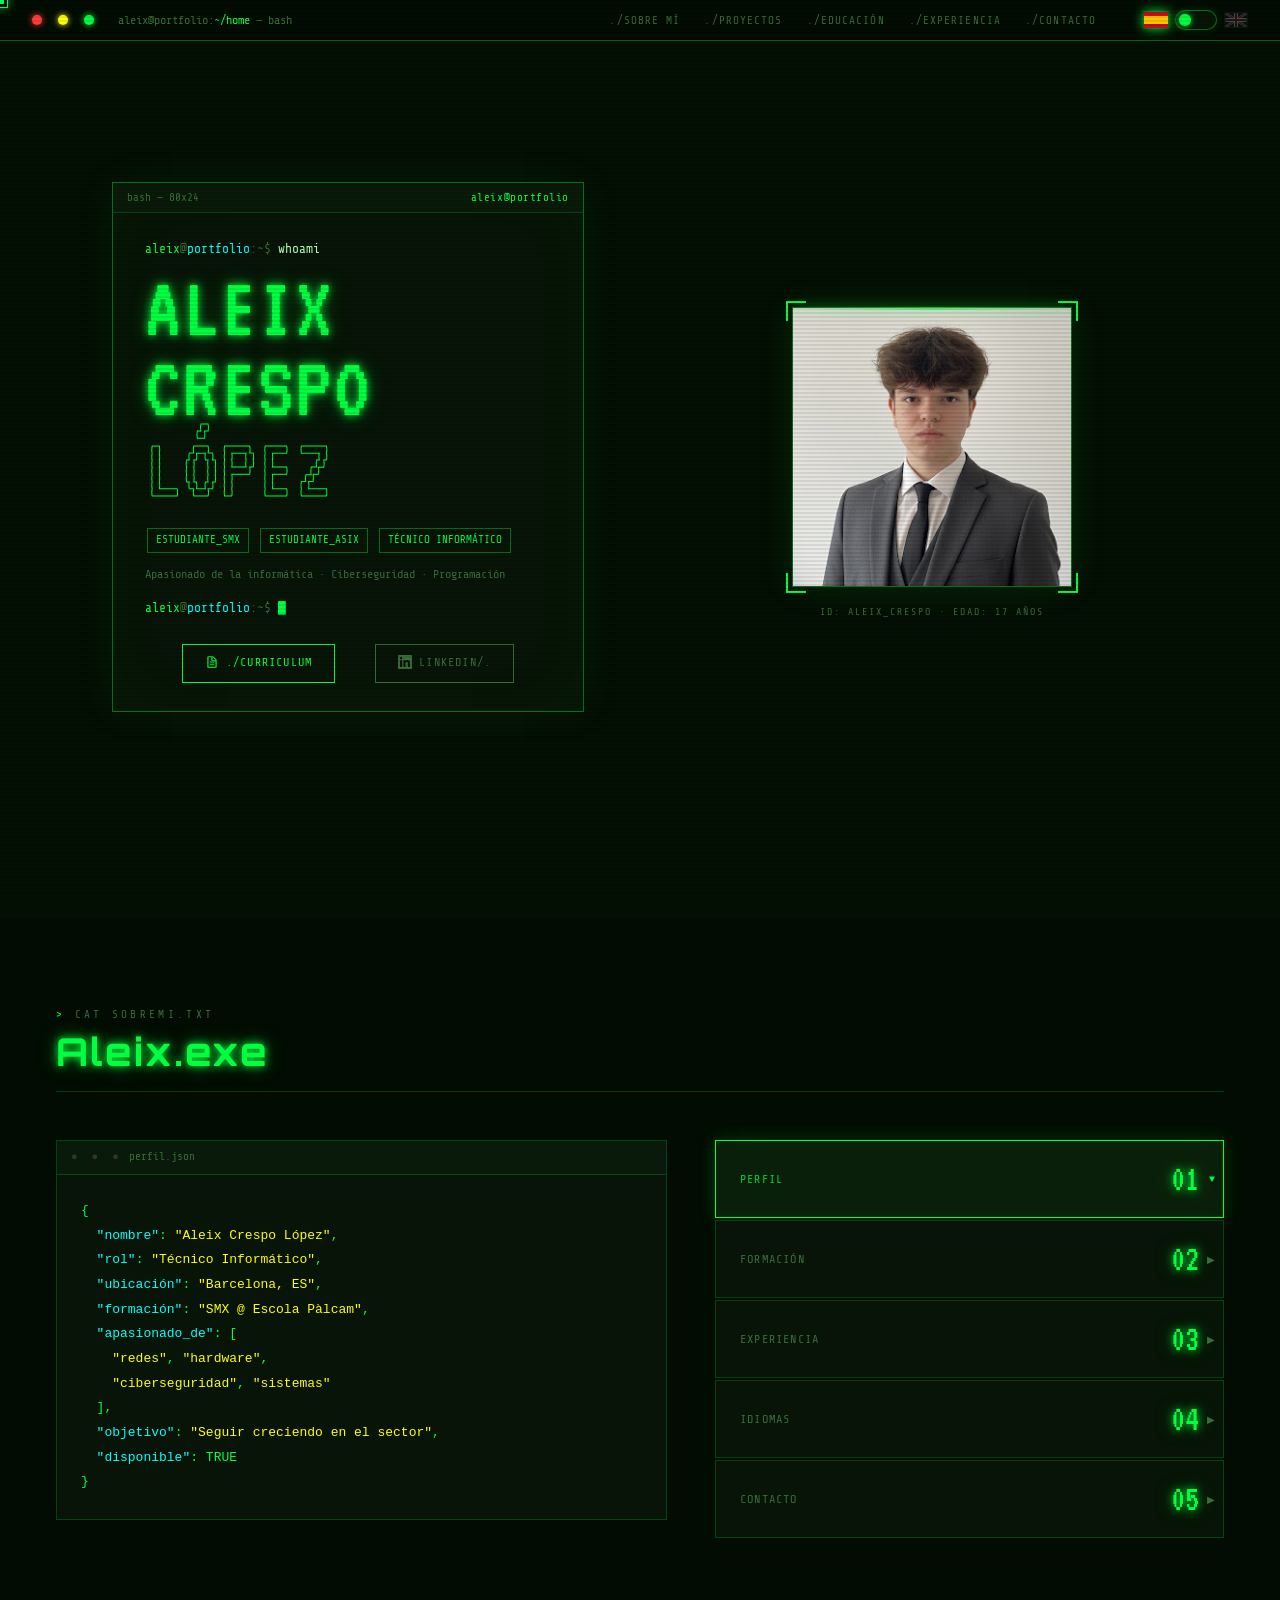
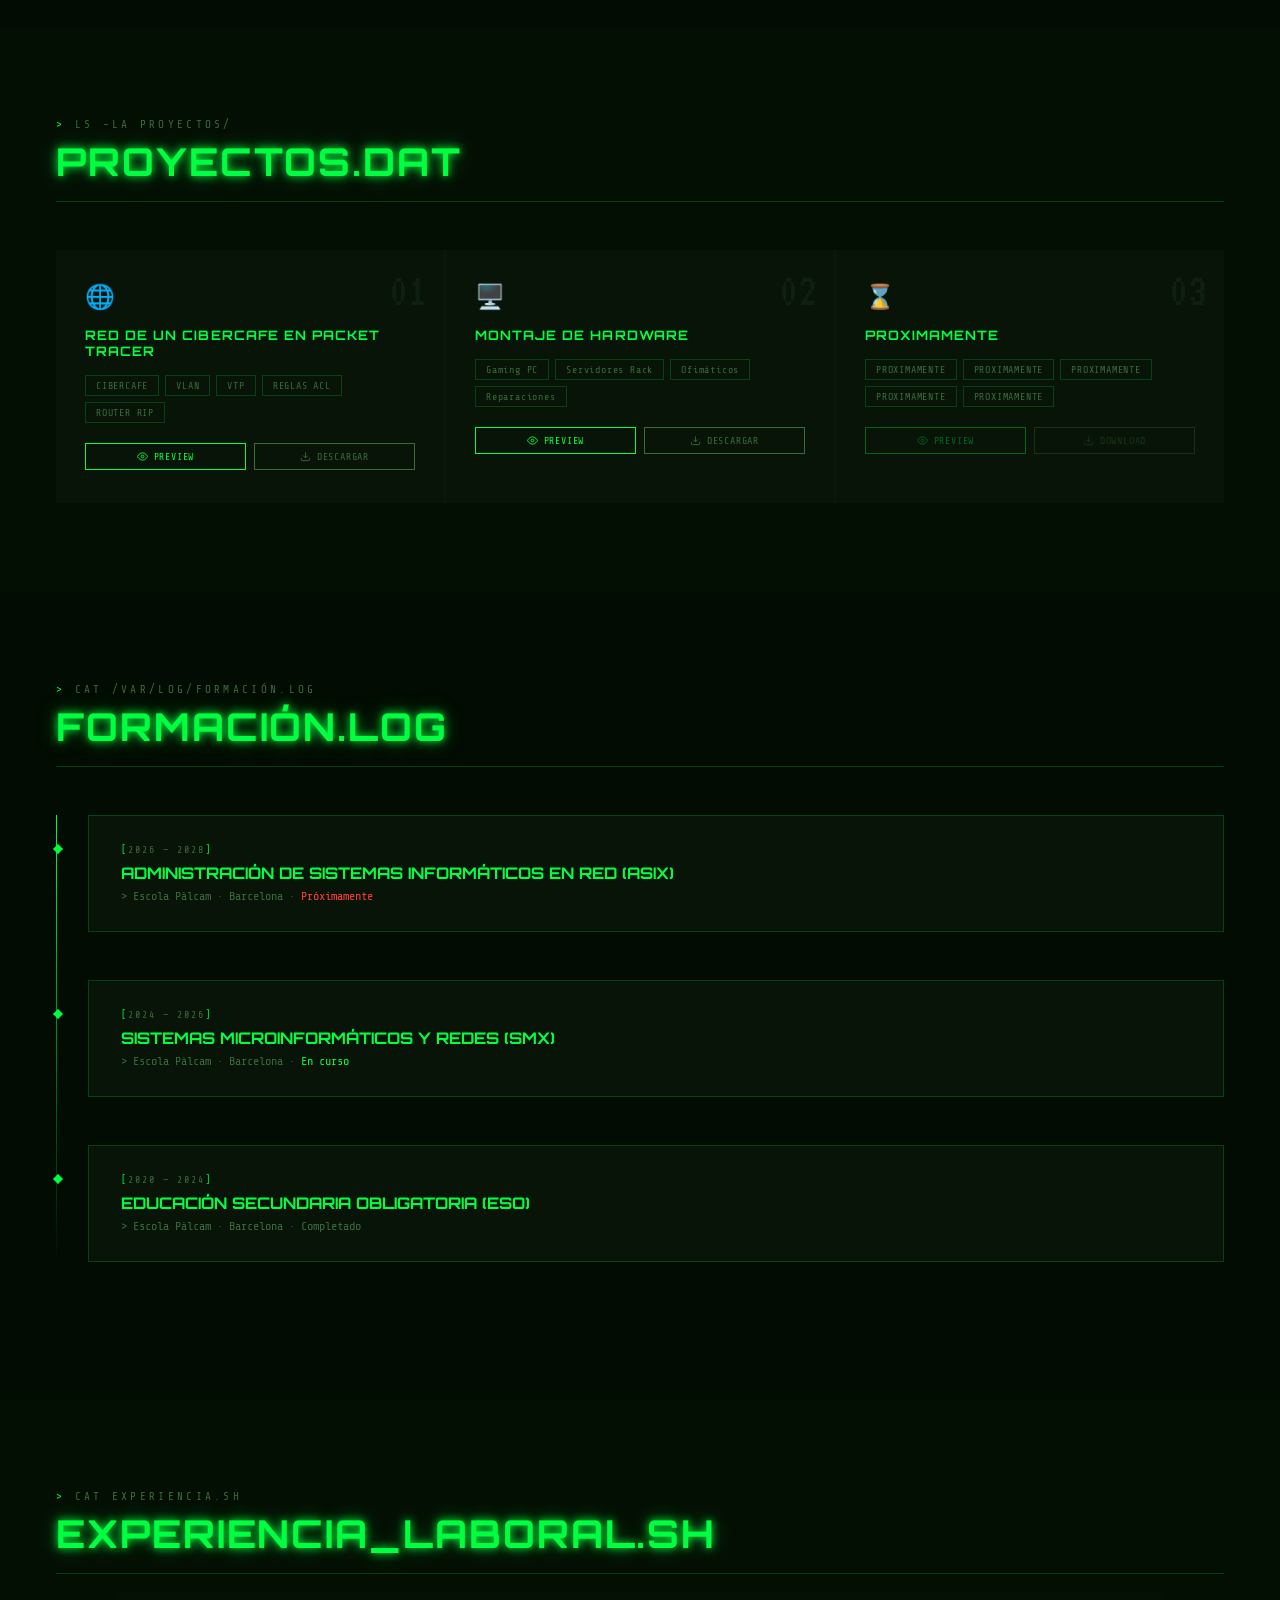
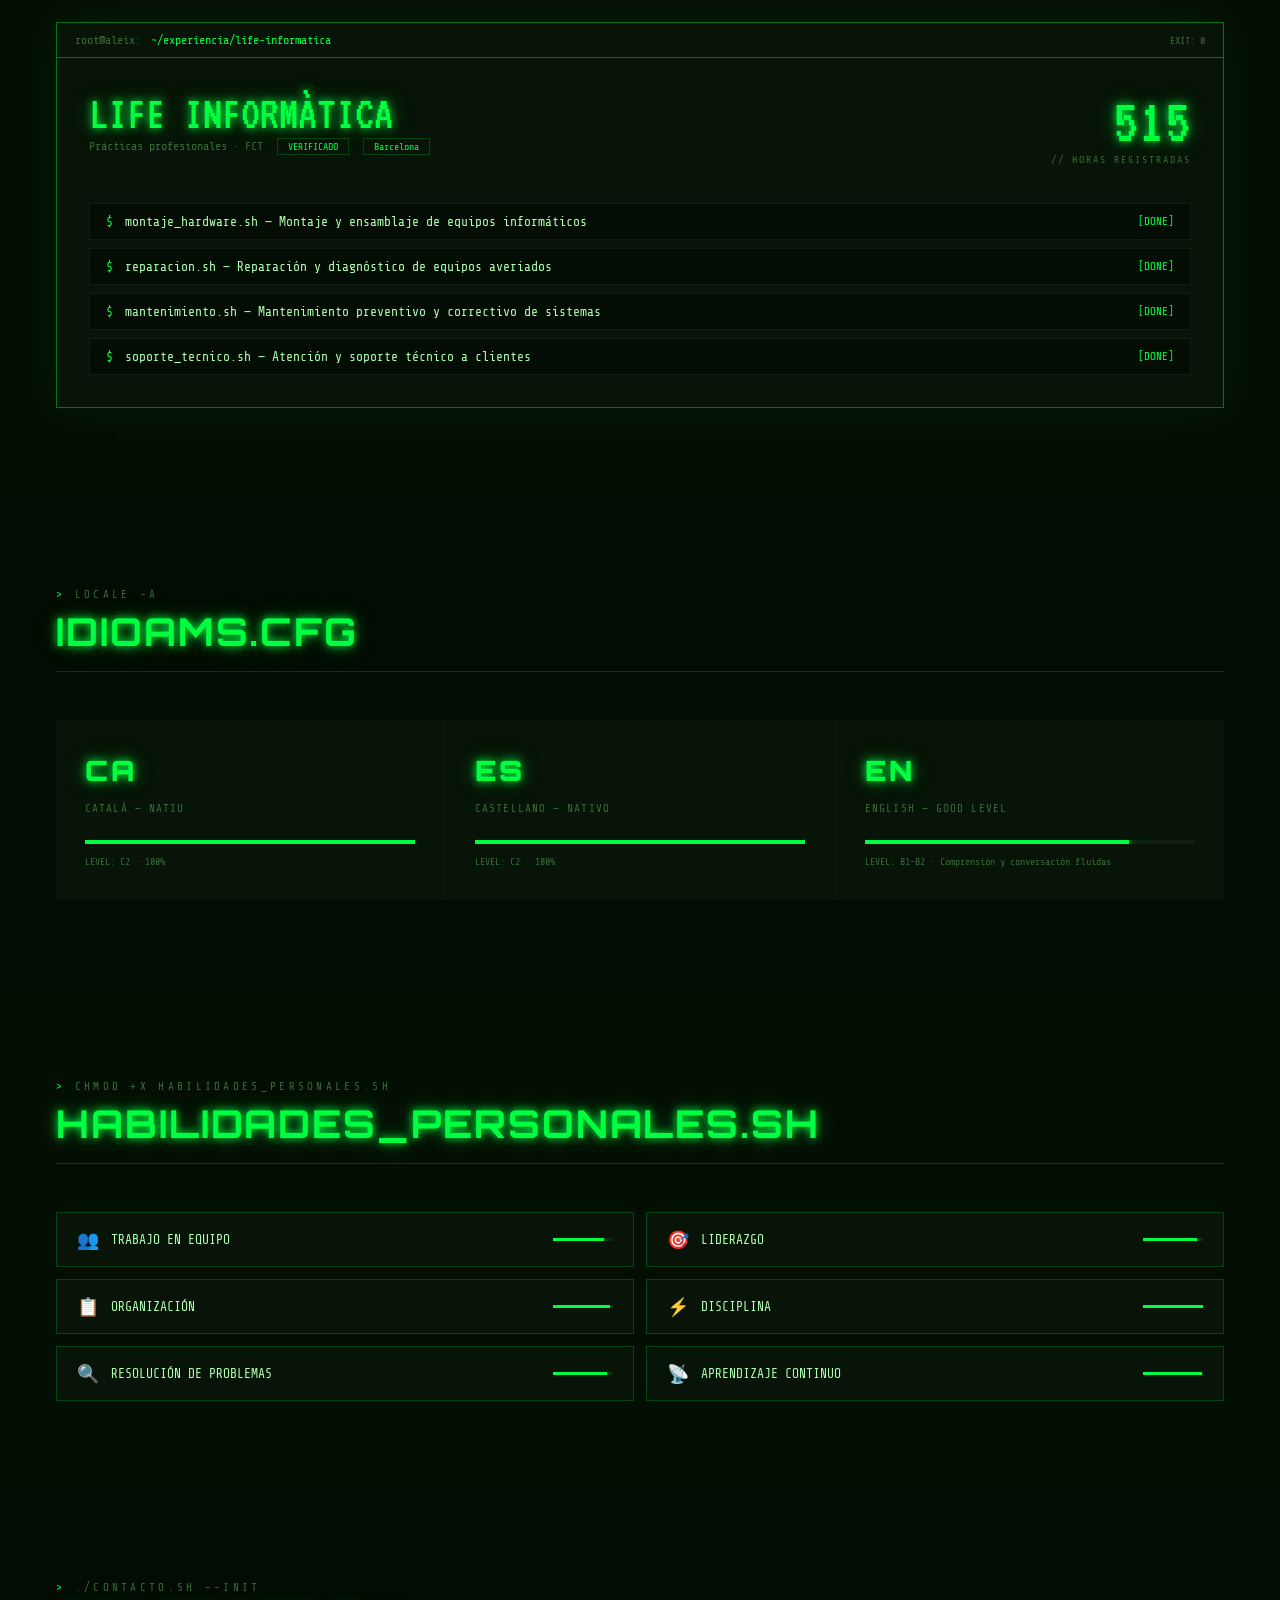
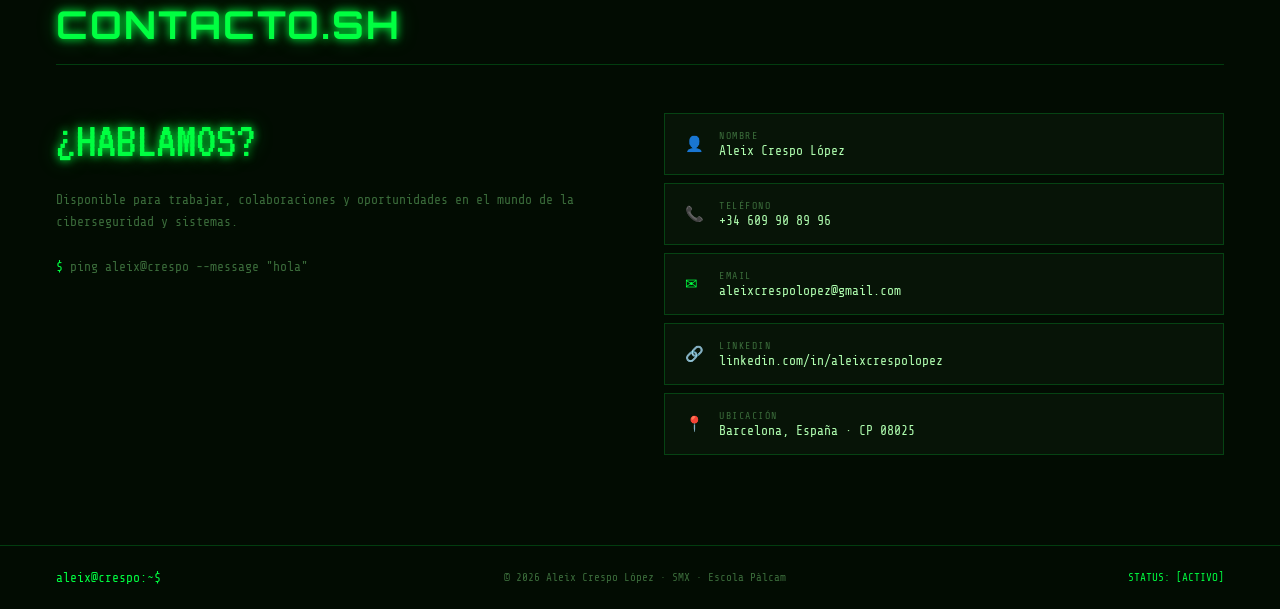
==== commit 7cc9e316: "Add files via upload" ====
--- a/index.html
+++ b/index.html
@@ -44,6 +44,10 @@
     <a href="#experiencia" data-es="./Experiencia" data-en="./Experience">./Experiencia</a>
     <a href="#contacto" data-es="./Contacto" data-en="./Contact">./Contacto</a>
   </div>
+  <!-- Hamburger Mobile -->
+  <div class="hamburger" id="hamburger" aria-label="Menú">
+    <span></span><span></span><span></span>
+  </div>
   <!-- Cambio Idioma -->
   <div class="lang-toggle-wrap" id="langToggle" title="Cambiar idioma / Switch language">
     <span class="lang-flag flag-es" title="Español">
@@ -67,7 +71,14 @@
   </div>
 </nav>
 
-<div class="container">
+<!-- Mobile Navigation Drawer -->
+<nav class="mobile-nav" id="mobileNav">
+  <a href="#sobre-mi" class="mobile-nav-link" data-es="./Sobre Mí" data-en="./About Me">./Sobre Mí</a>
+  <a href="#skills" class="mobile-nav-link" data-es="./Proyectos" data-en="./Projects">./Proyectos</a>
+  <a href="#formacion" class="mobile-nav-link" data-es="./Educación" data-en="./Education">./Educación</a>
+  <a href="#experiencia" class="mobile-nav-link" data-es="./Experiencia" data-en="./Experience">./Experiencia</a>
+  <a href="#contacto" class="mobile-nav-link" data-es="./Contacto" data-en="./Contact">./Contacto</a>
+</nav>
 
 <!-- Terminal--> 
 <section class="hero" style="padding-top:48px;">
--- a/css/style.css
+++ b/css/style.css
@@ -626,17 +626,240 @@
 }
 footer .f-logo{color:var(--green);font-size:13px;}
 
-/* ── RESPONSIVE ── */
+/* ══════════════════════════════════════════
+   RESPONSIVE — TABLET (≤900px)
+══════════════════════════════════════════ */
 @media(max-width:900px){
-  .hero{grid-template-columns:1fr;}
-  .hero-right{padding:20px 32px 60px;}
-  .status-box{position:static;width:100%;margin-top:24px;}
-  .about-grid,.contact-grid{grid-template-columns:1fr;}
-  .skills-grid,.lang-grid{grid-template-columns:1fr;}
-  section{padding:60px 24px;}
-  .topbar-right{display:none;}
-  footer{flex-direction:column;gap:8px;text-align:center;}
-  .soft-grid{grid-template-columns:1fr;}
+  body { cursor: auto; }
+  #cur { display: none; }
+
+  /* NAV */
+  .topbar { padding: 10px 18px; gap: 10px; }
+  .topbar-title { font-size: 11px; }
+  .topbar-right { display: none; }
+
+  /* HERO */
+  .hero {
+    grid-template-columns: 1fr;
+    min-height: auto;
+    padding-top: 60px;
+  }
+  .hero-left { padding: 40px 28px 0; }
+  .hero-right { padding: 32px 28px 60px; }
+  .term-body { padding: 20px 22px; }
+  .hero-name { font-size: clamp(44px,10vw,72px); }
+  .hero-btns { gap: 12px; justify-content: flex-start; }
+
+  .photo-frame { width: 220px; }
+  .status-box { position: static; width: 100%; margin-top: 24px; }
+
+  /* SECTIONS */
+  section { padding: 60px 24px; }
+  .about-grid { grid-template-columns: 1fr; gap: 24px; }
+  .contact-grid { grid-template-columns: 1fr; gap: 32px; }
+  .skills-grid { grid-template-columns: 1fr 1fr; }
+  .lang-grid { grid-template-columns: 1fr; gap: 2px; }
+  .soft-grid { grid-template-columns: 1fr; }
+
+  footer { flex-direction: column; gap: 8px; text-align: center; padding: 24px 20px; }
+}
+
+/* ══════════════════════════════════════════
+   RESPONSIVE — MOBILE (≤600px)
+══════════════════════════════════════════ */
+@media(max-width:600px){
+  /* ── CURSOR off on touch ── */
+  body { cursor: auto; }
+  #cur { display: none; }
+
+  /* ── BOOT ── */
+  #boot { padding: 32px 20px; }
+  #boot-text { font-size: 12px; line-height: 1.6; }
+  #boot-progress { width: 100%; max-width: 280px; }
+
+  /* ── TOPBAR ── */
+  .topbar {
+    padding: 8px 14px;
+    gap: 8px;
+    flex-wrap: nowrap;
+    position: fixed;
+    top: 0; left: 0; right: 0;
+  }
+  .topbar-dot { width: 8px; height: 8px; }
+  .topbar-title { font-size: 10px; flex: 1; overflow: hidden; white-space: nowrap; text-overflow: ellipsis; }
+  .topbar-title span { color: var(--green); }
+  .topbar-right { display: none !important; }
+
+  /* Hamburger menu */
+  .hamburger {
+    display: flex;
+    flex-direction: column;
+    gap: 4px;
+    cursor: pointer;
+    margin-left: auto;
+    padding: 4px;
+    z-index: 200;
+  }
+  .hamburger span {
+    display: block;
+    width: 20px;
+    height: 1.5px;
+    background: var(--green);
+    transition: transform 0.25s, opacity 0.25s;
+    box-shadow: 0 0 4px var(--green);
+  }
+  .hamburger.open span:nth-child(1) { transform: translateY(5.5px) rotate(45deg); }
+  .hamburger.open span:nth-child(2) { opacity: 0; }
+  .hamburger.open span:nth-child(3) { transform: translateY(-5.5px) rotate(-45deg); }
+
+  /* Mobile nav drawer */
+  .mobile-nav {
+    display: none;
+    position: fixed;
+    top: 37px;
+    left: 0; right: 0;
+    background: var(--bg);
+    border-bottom: 1px solid var(--border2);
+    z-index: 150;
+    padding: 0;
+    flex-direction: column;
+    box-shadow: 0 8px 32px #000a;
+  }
+  .mobile-nav.open { display: flex; }
+  .mobile-nav a {
+    color: var(--muted);
+    text-decoration: none;
+    font-size: 12px;
+    letter-spacing: .15em;
+    text-transform: uppercase;
+    padding: 16px 20px;
+    border-bottom: 1px solid var(--border);
+    transition: color .2s, background .2s;
+    display: flex;
+    align-items: center;
+    gap: 8px;
+  }
+  .mobile-nav a::before { content: '>'; color: var(--green); }
+  .mobile-nav a:hover,
+  .mobile-nav a:active { color: var(--green); background: #0a1f0a; }
+
+  /* ── LANG TOGGLE mobile ── */
+  .lang-toggle-wrap { margin-left: 8px; }
+  .lang-flag svg { width: 18px; height: 12px; }
+  .lang-slider-track { width: 36px; height: 18px; }
+  .lang-slider-thumb { width: 10px; height: 10px; }
+  .lang-slider-thumb.en { left: 22px; }
+
+  /* ── HERO ── */
+  .hero {
+    grid-template-columns: 1fr;
+    min-height: auto;
+    padding-top: 46px;
+  }
+  .hero-left { padding: 24px 16px 0; }
+  .hero-right { padding: 24px 16px 48px; justify-content: center; }
+
+  .term-window { width: 100%; }
+  .term-titlebar { font-size: 10px; padding: 6px 12px; }
+  .term-body { padding: 16px 16px; }
+
+  .prompt { font-size: 11px; }
+  .hero-name { font-size: clamp(40px, 13vw, 60px); line-height: .88; margin: 8px 0; }
+  .hero-role { font-size: 11px; margin: 12px 0; }
+  .hero-role .tag { font-size: 10px; padding: 2px 6px; }
+  .typing-line { font-size: 11px; }
+
+  .hero-btns {
+    flex-direction: column;
+    align-items: stretch;
+    gap: 10px;
+    margin-top: 20px;
+  }
+  .btn {
+    font-size: 11px;
+    padding: 12px 16px;
+    text-align: center;
+    justify-content: center;
+    cursor: pointer;
+  }
+  .btn span { justify-content: center; }
+
+  /* Photo */
+  .photo-frame { width: 180px; }
+  .photo-label { font-size: 9px; bottom: -24px; }
+  .status-box { position: static; width: 100%; margin-top: 28px; right: auto; top: auto; }
+
+  /* ── SECTIONS ── */
+  section { padding: 48px 16px; }
+  .sec-label { font-size: 10px; letter-spacing: .2em; word-break: break-all; }
+  .sec-title { font-size: clamp(18px, 5vw, 28px); margin-bottom: 28px; letter-spacing: .03em; }
+
+  /* ── ABOUT ── */
+  .about-grid { grid-template-columns: 1fr; gap: 16px; }
+  .terminal-block .tb-body { padding: 16px; }
+  .terminal-block { font-size: 12px; line-height: 1.7; }
+  .stat-row { padding: 16px 18px; }
+  .stat-key { font-size: 11px; }
+  .stat-val2 { font-size: 28px; }
+
+  /* ── PROYECTOS ── */
+  .skills-grid { grid-template-columns: 1fr; gap: 2px; }
+  .skill-panel { padding: 24px 20px; }
+  .skill-panel::before { font-size: 36px; }
+  .skill-name { font-size: 12px; letter-spacing: .05em; }
+  .skill-tag { font-size: 9px; padding: 3px 8px; }
+  .project-btns { gap: 6px; }
+  .project-btn { font-size: 9px; padding: 8px 10px; cursor: pointer; }
+
+  /* ── TIMELINE ── */
+  .timeline { padding-left: 20px; }
+  .tl-item { padding: 20px 18px; margin-bottom: 32px; }
+  .tl-item::before { left: -24px; width: 8px; height: 8px; top: 22px; }
+  .tl-title { font-size: 13px; line-height: 1.3; }
+  .tl-period { font-size: 9px; }
+  .tl-school { font-size: 11px; }
+
+  /* ── EXPERIENCIA ── */
+  .exp-term-bar { font-size: 10px; padding: 8px 14px; flex-wrap: wrap; gap: 4px; }
+  .exp-term-bar .path { font-size: 10px; }
+  .exp-body { padding: 20px 16px; }
+  .exp-header { flex-direction: column; gap: 12px; margin-bottom: 16px; }
+  .exp-company { font-size: 36px; }
+  .exp-meta-block { text-align: left; }
+  .exp-hours-big { font-size: 48px; }
+  .exp-h-label { font-size: 9px; letter-spacing: .12em; }
+  .exp-meta { font-size: 11px; }
+  .exp-meta .badge { font-size: 9px; padding: 2px 7px; }
+  .task-item { font-size: 11px; padding: 9px 12px; gap: 8px; flex-wrap: wrap; }
+  .task-check { font-size: 10px; margin-left: auto; }
+
+  /* ── IDIOMAS ── */
+  .lang-grid { grid-template-columns: 1fr; gap: 2px; }
+  .lang-panel { padding: 20px 18px; min-height: auto; }
+  .lang-code { font-size: 22px; }
+  .lang-full { font-size: 10px; margin-bottom: 12px; }
+  .lang-pct { font-size: 9px; }
+
+  /* ── HABILIDADES ── */
+  .soft-grid { grid-template-columns: 1fr; gap: 8px; }
+  .soft-item { padding: 14px 16px; font-size: 12px; gap: 10px; }
+  .soft-item .si-icon { font-size: 16px; }
+  .soft-item .si-bar { width: 48px; }
+
+  /* ── CONTACTO ── */
+  .contact-grid { grid-template-columns: 1fr; gap: 24px; }
+  .contact-cta { font-size: clamp(28px, 8vw, 44px); }
+  .contact-sub { font-size: 12px; }
+  .contact-item { padding: 14px 16px; font-size: 12px; gap: 10px; }
+  .contact-item .ci-icon { font-size: 13px; width: 18px; }
+  .contact-item .ci-label { font-size: 9px; letter-spacing: .1em; }
+
+  /* ── FOOTER ── */
+  footer { flex-direction: column; gap: 6px; text-align: center; padding: 20px 16px; font-size: 10px; }
+  footer .f-logo { font-size: 12px; }
+
+  /* ── MATRIX canvas performance ── */
+  #matrix { opacity: .04; }
 }
 
 
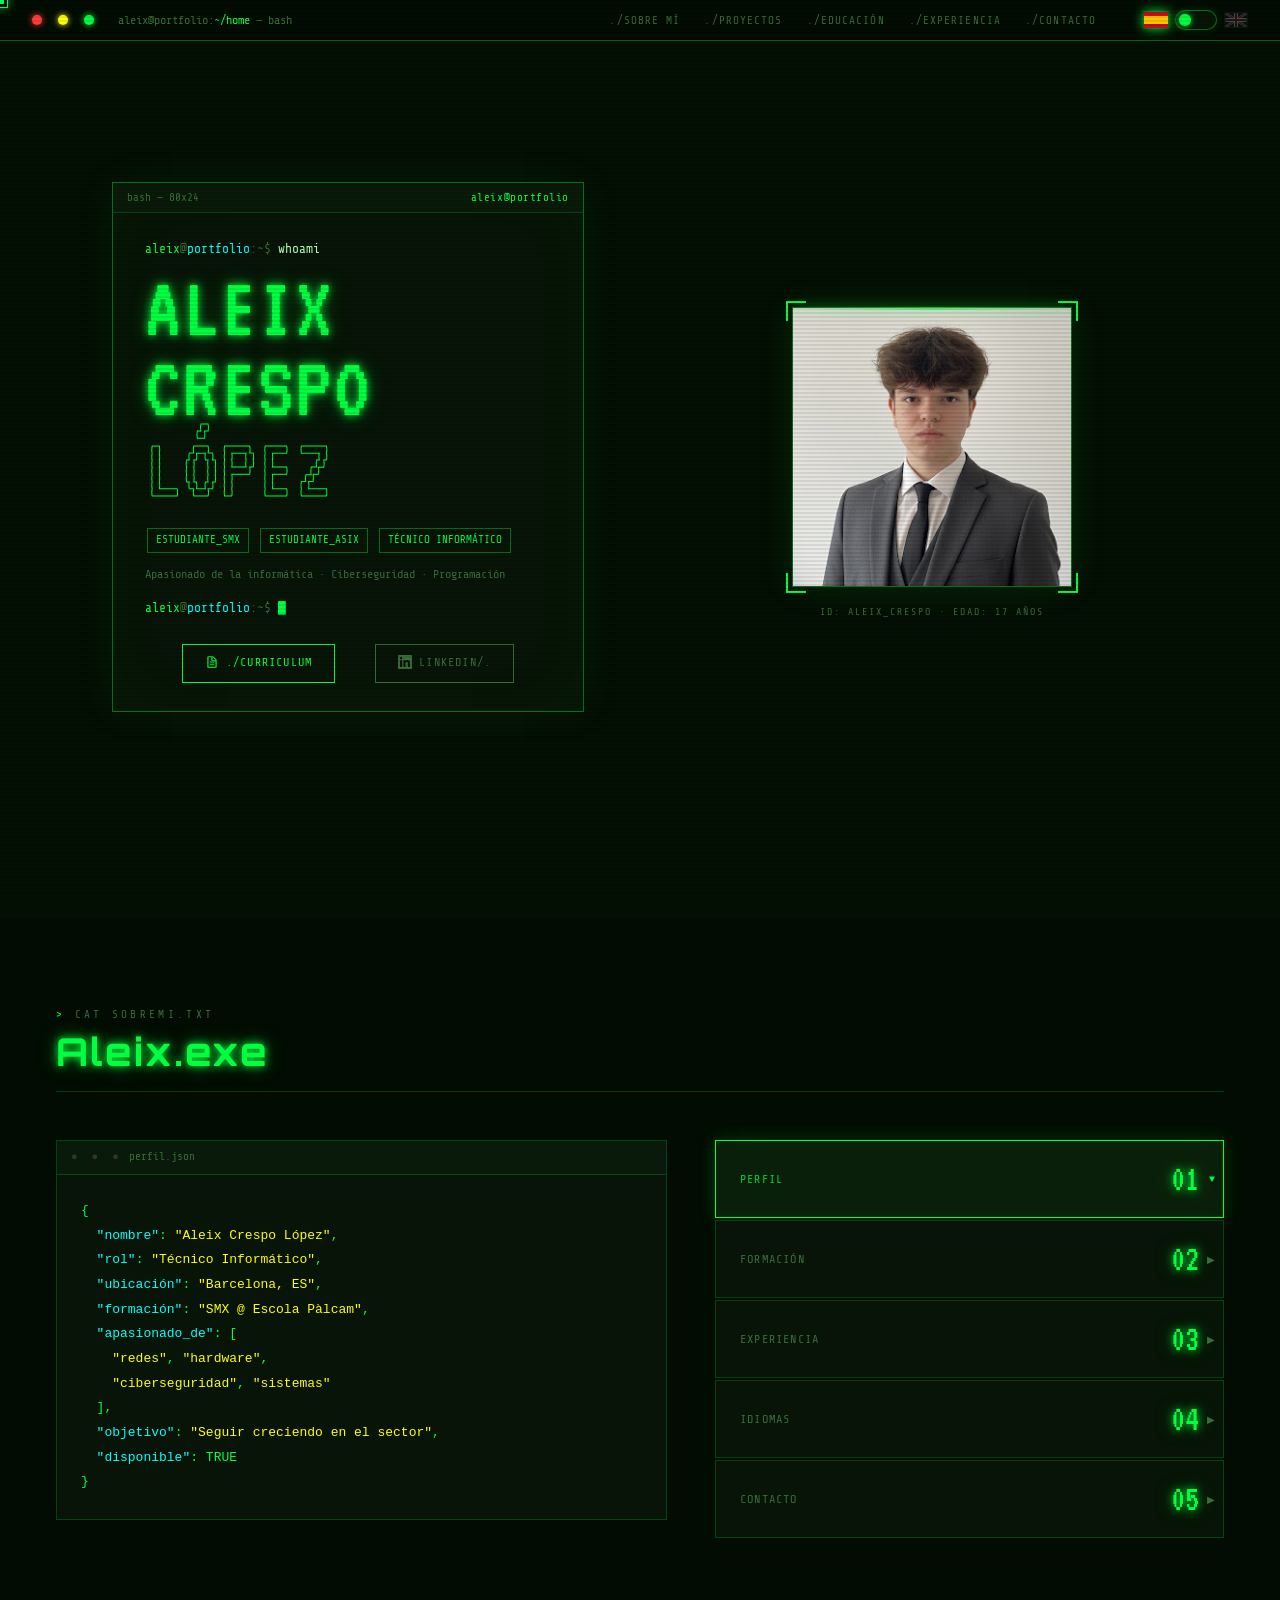
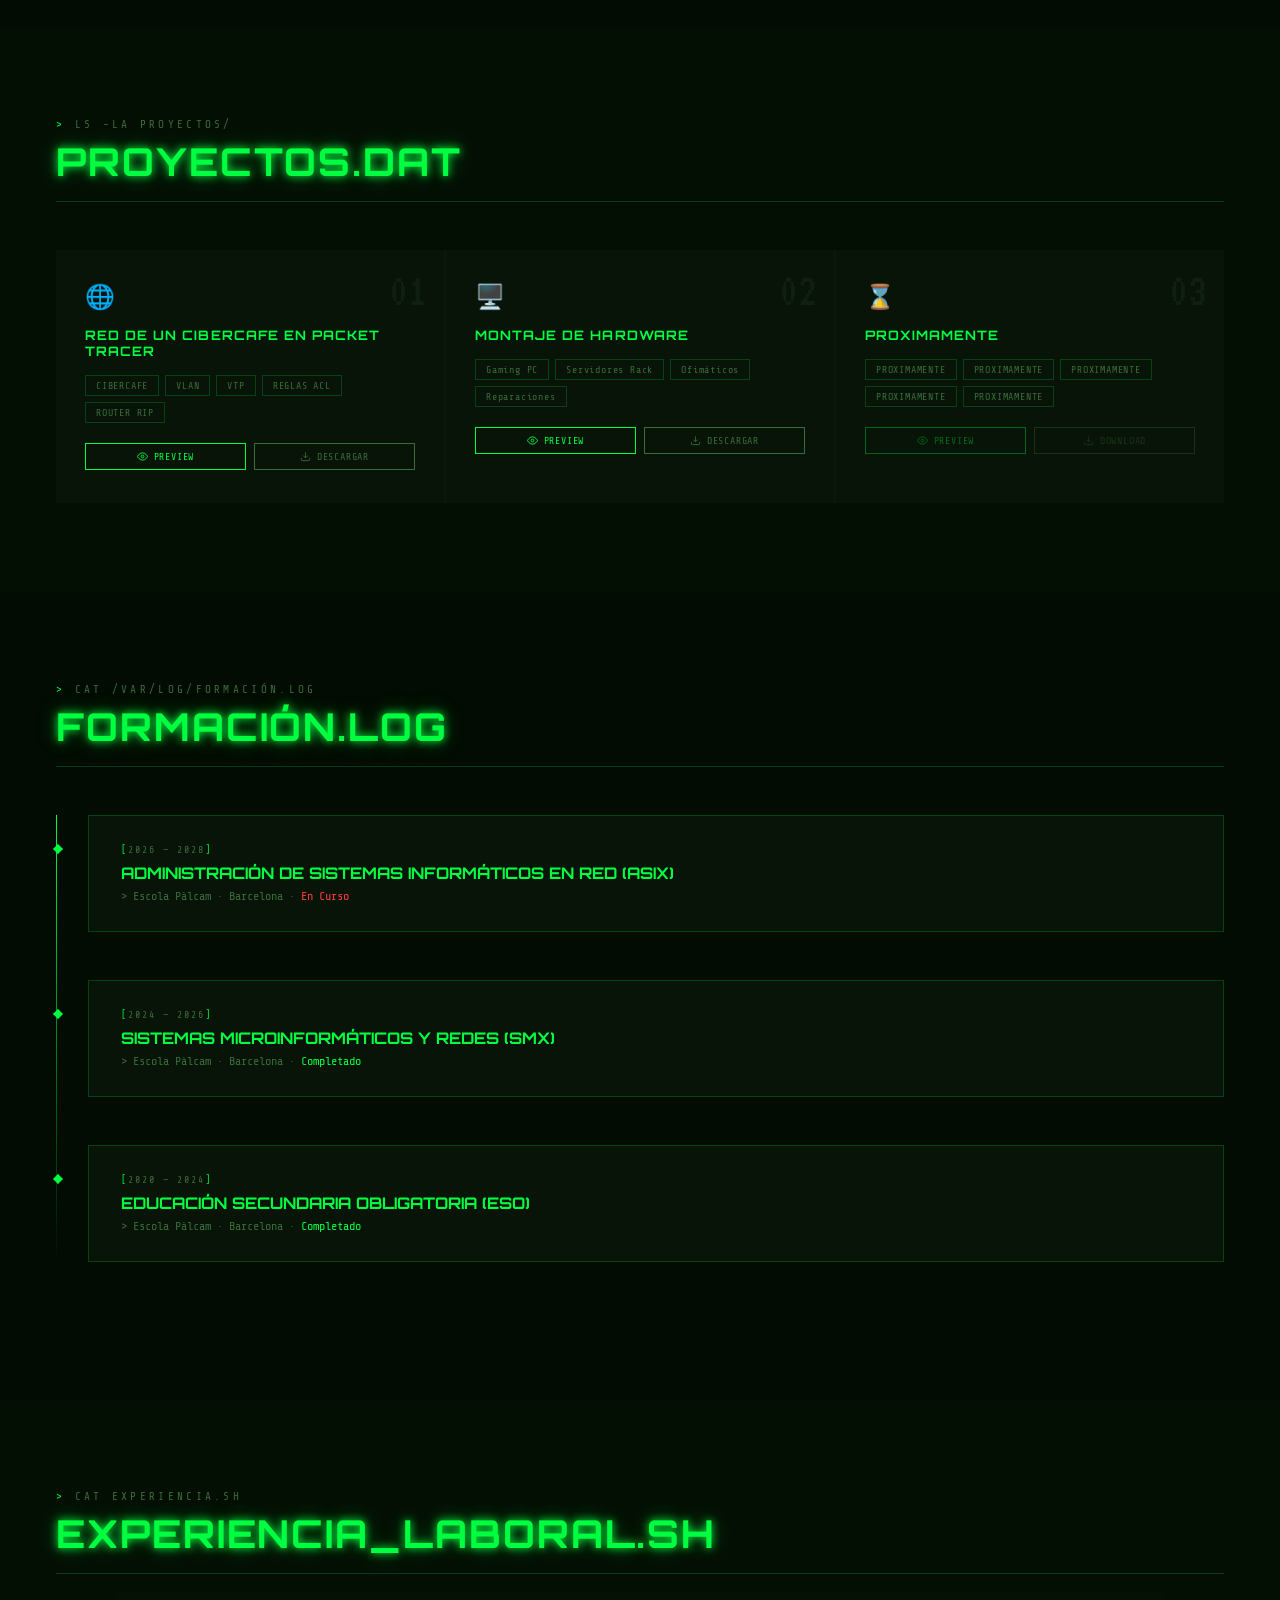
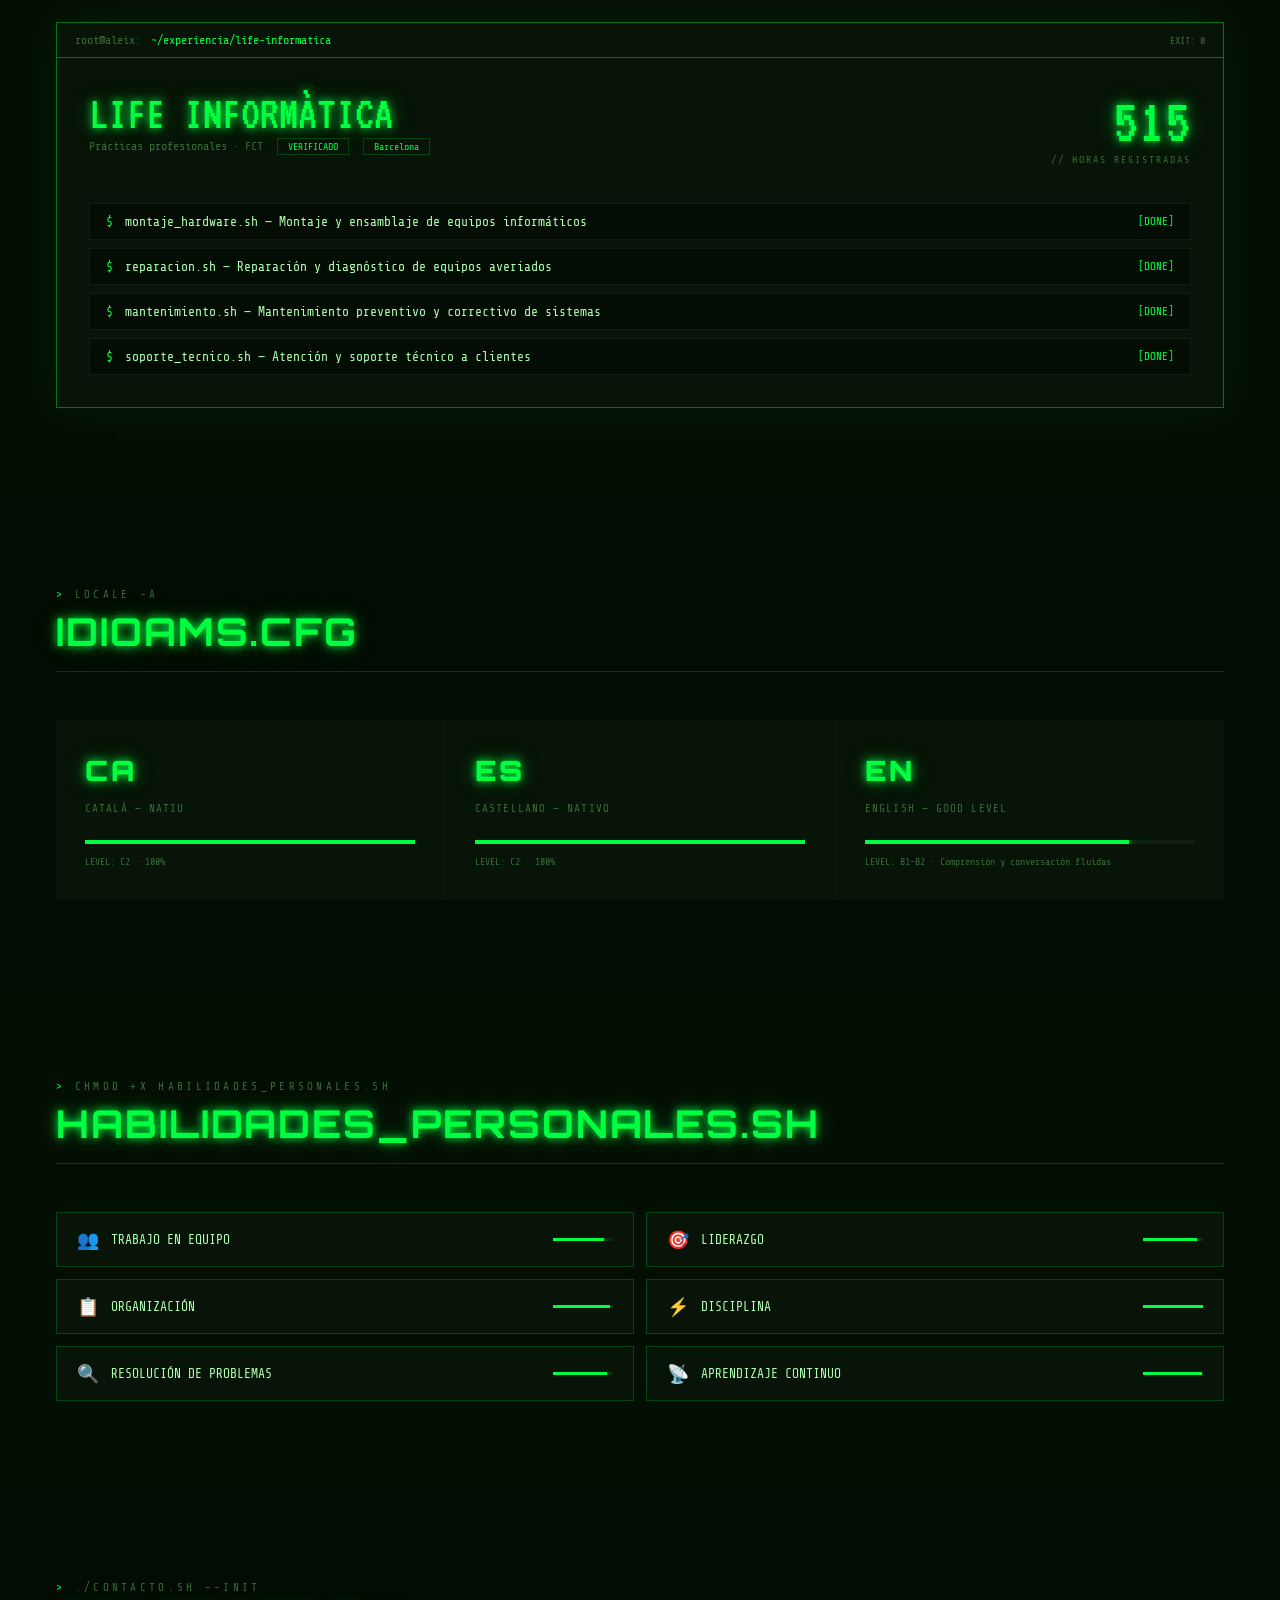
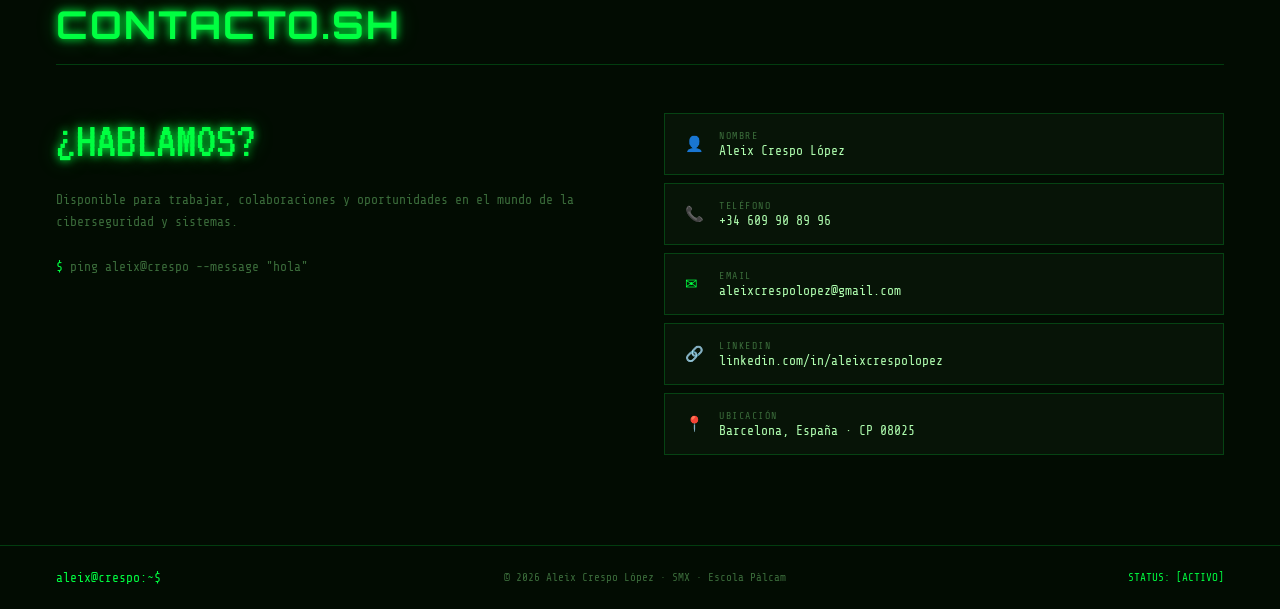
==== commit 0247a987: "Add files via upload" ====
--- a/index.html
+++ b/index.html
@@ -255,17 +255,17 @@
     <div class="tl-item">
       <div class="tl-period">2026 — 2028</div>
       <div class="tl-title">ADMINISTRACIÓN DE SISTEMAS INFORMÁTICOS EN RED (ASIX)</div>
-      <div class="tl-school">> Escola Pàlcam · Barcelona · <span style="color:var(--red);">Próximamente</span></div>
+      <div class="tl-school">> Escola Pàlcam · Barcelona · <span style="color:var(--red);">En Curso</span></div>
     </div>
     <div class="tl-item">
       <div class="tl-period">2024 — 2026</div>
       <div class="tl-title">SISTEMAS MICROINFORMÁTICOS Y REDES (SMX)</div>
-      <div class="tl-school">> Escola Pàlcam · Barcelona · <span style="color:var(--green);">En curso</span></div>
+      <div class="tl-school">> Escola Pàlcam · Barcelona · <span style="color:var(--green);">Completado</span></div>
     </div>
     <div class="tl-item">
       <div class="tl-period">2020 — 2024</div>
       <div class="tl-title">EDUCACIÓN SECUNDARIA OBLIGATORIA (ESO)</div>
-      <div class="tl-school">> Escola Pàlcam · Barcelona · Completado</div>
+      <div class="tl-school">> Escola Pàlcam · Barcelona · <span style="color:var(--green);">Completado</span></div>
     </div>
   </div>
 </section>
--- a/css/style.css
+++ b/css/style.css
@@ -790,17 +790,26 @@
   .status-box { position: static; width: 100%; margin-top: 28px; right: auto; top: auto; }
 
   /* ── SECTIONS ── */
-  section { padding: 48px 16px; }
+  section { padding: 36px 14px; }
   .sec-label { font-size: 10px; letter-spacing: .2em; word-break: break-all; }
-  .sec-title { font-size: clamp(18px, 5vw, 28px); margin-bottom: 28px; letter-spacing: .03em; }
+  .sec-title { font-size: clamp(16px, 5vw, 24px); margin-bottom: 20px; letter-spacing: .03em; }
+
+  /* ── SOBRE MÍ — fix contenedor en móvil ── */
+  #sobre-mi { padding: 32px 12px; }
+  #sobre-mi .about-grid { gap: 10px; }
+  #sobre-mi .terminal-block { max-width: 100%; overflow: hidden; }
+  #sobre-mi .stats-panel .stat-row { min-height: 0; }
 
   /* ── ABOUT ── */
-  .about-grid { grid-template-columns: 1fr; gap: 16px; }
-  .terminal-block .tb-body { padding: 16px; }
-  .terminal-block { font-size: 12px; line-height: 1.7; }
-  .stat-row { padding: 16px 18px; }
-  .stat-key { font-size: 11px; }
-  .stat-val2 { font-size: 28px; }
+  .about-grid { grid-template-columns: 1fr; gap: 12px; }
+  .terminal-block { font-size: 11px; line-height: 1.6; width: 100%; max-width: 100%; overflow: hidden; }
+  .terminal-block .tb-bar { padding: 5px 10px; font-size: 10px; }
+  .terminal-block .tb-body { padding: 10px 12px; overflow-x: auto; }
+  .terminal-block .tb-body pre { font-size: 10px; line-height: 1.55; white-space: pre-wrap; word-break: break-word; }
+  .stats-panel { gap: 2px; width: 100%; }
+  .stat-row { padding: 10px 12px; }
+  .stat-key { font-size: 10px; }
+  .stat-val2 { font-size: 22px; }
 
   /* ── PROYECTOS ── */
   .skills-grid { grid-template-columns: 1fr; gap: 2px; }
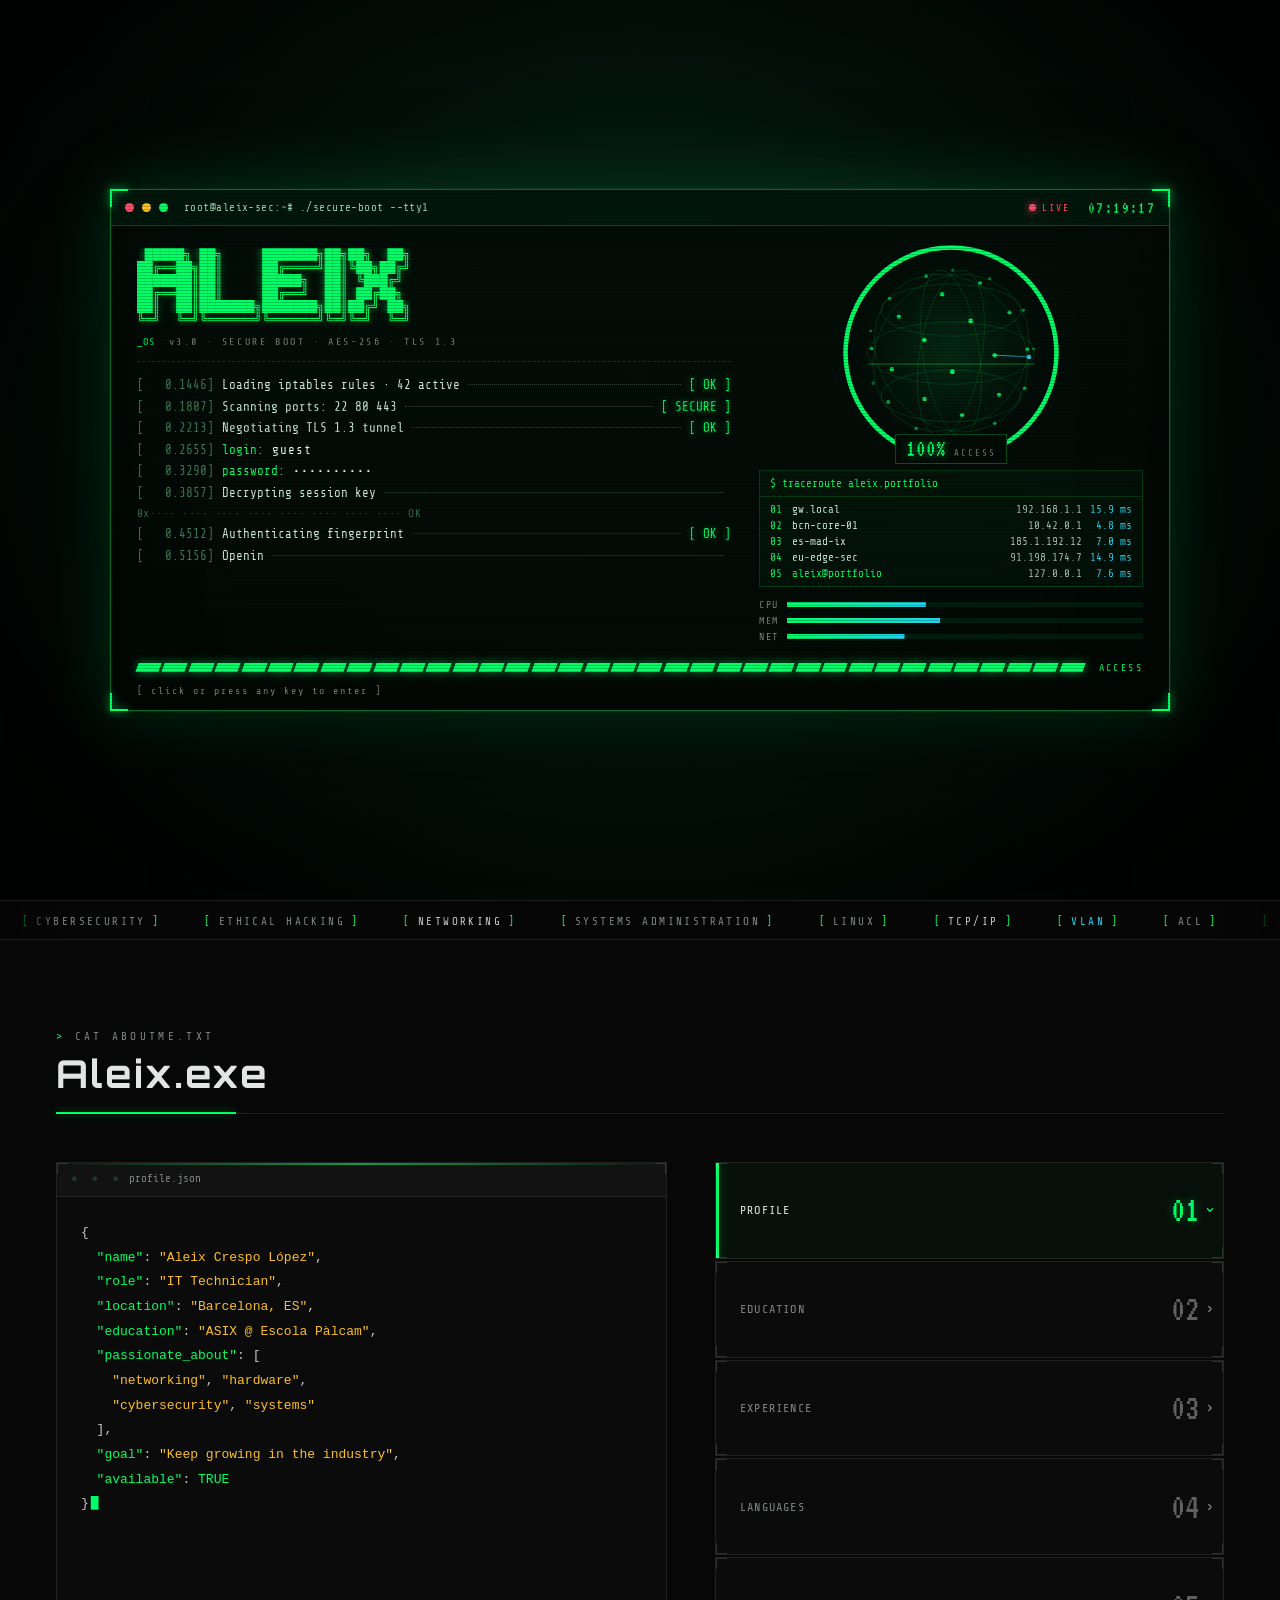
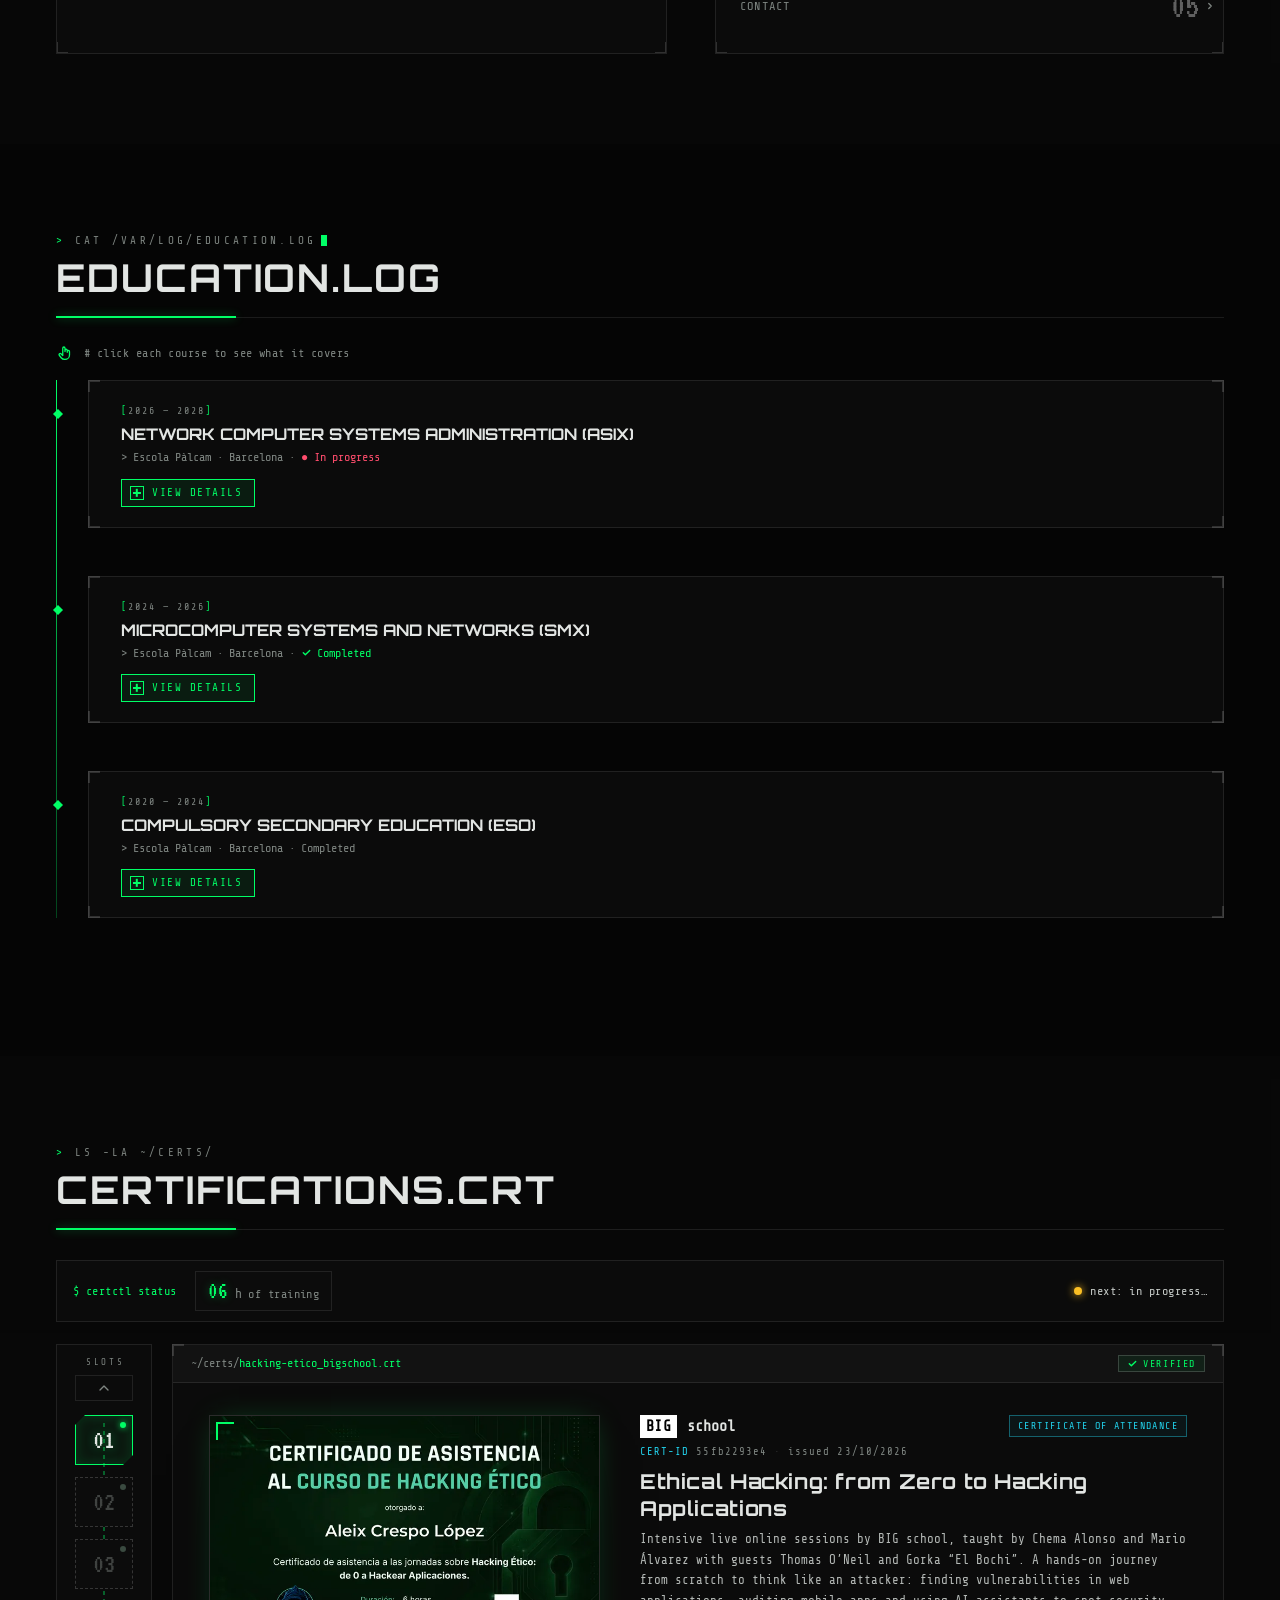
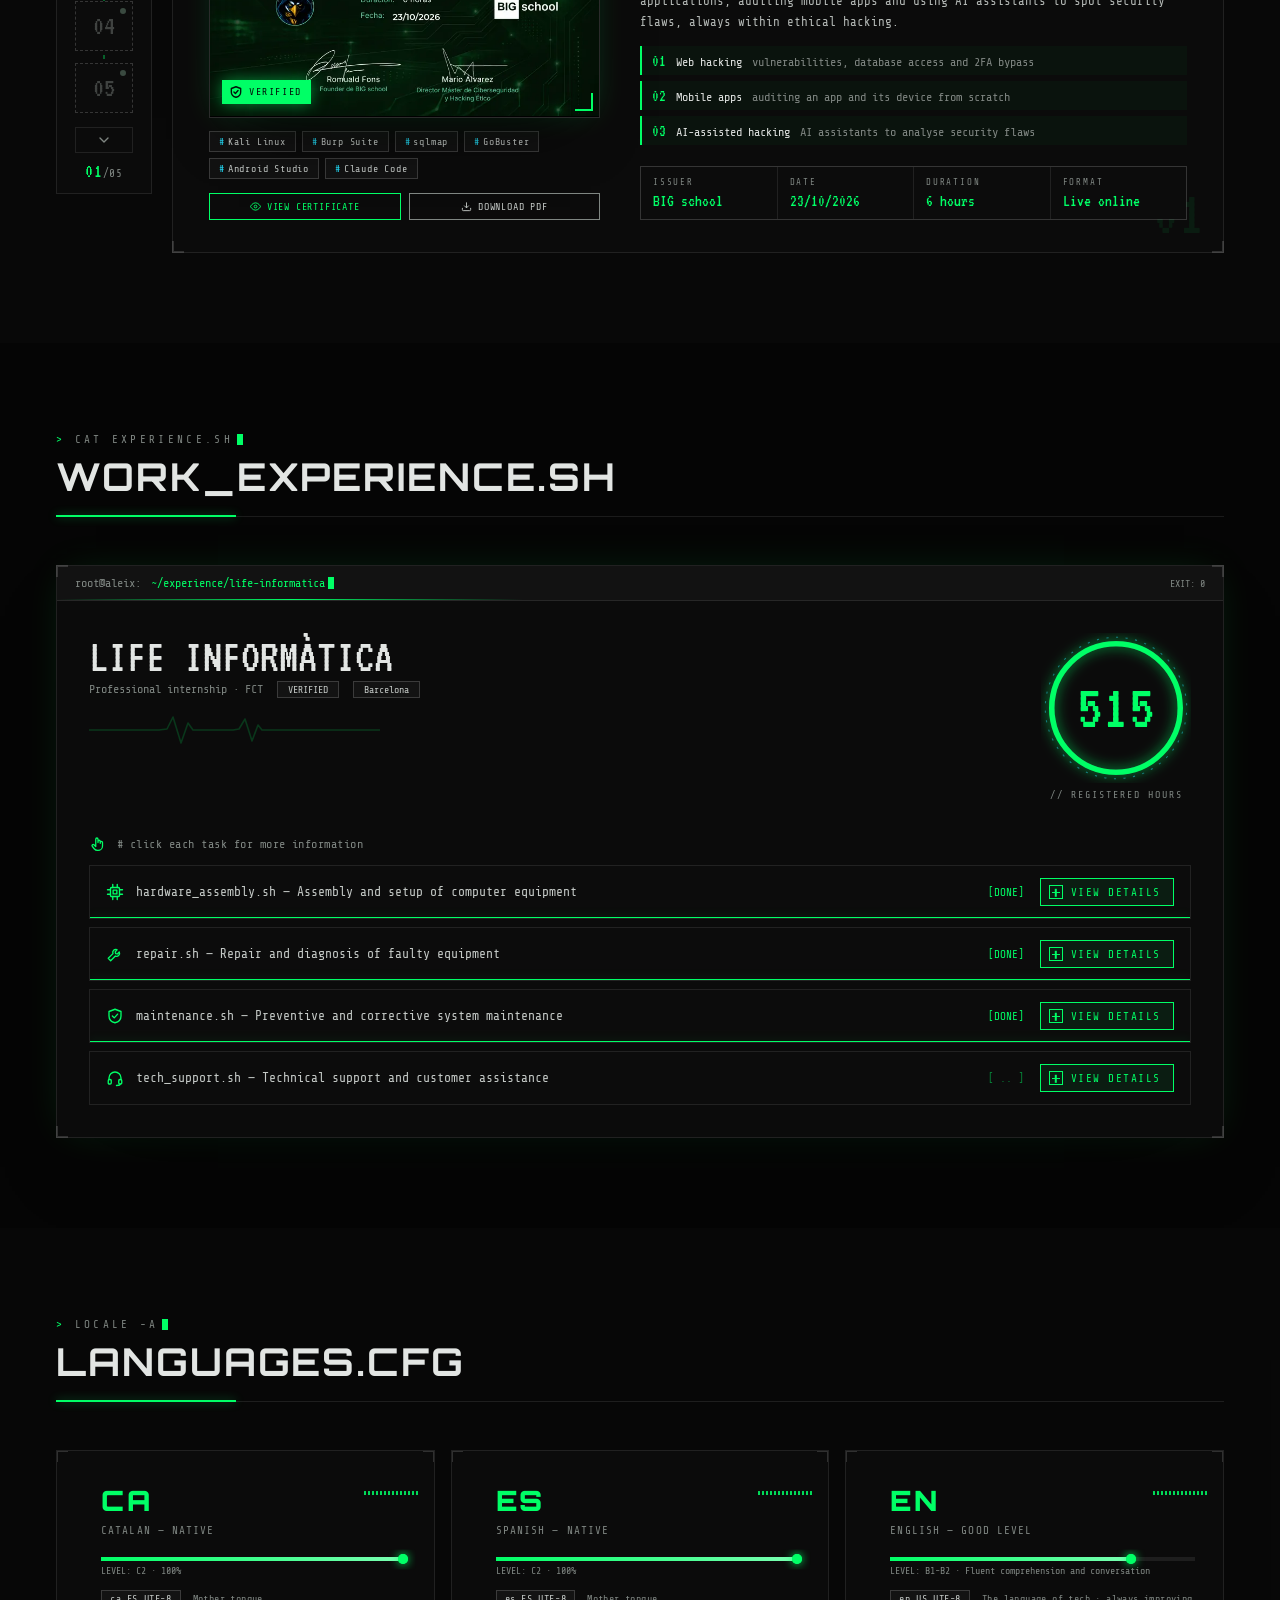
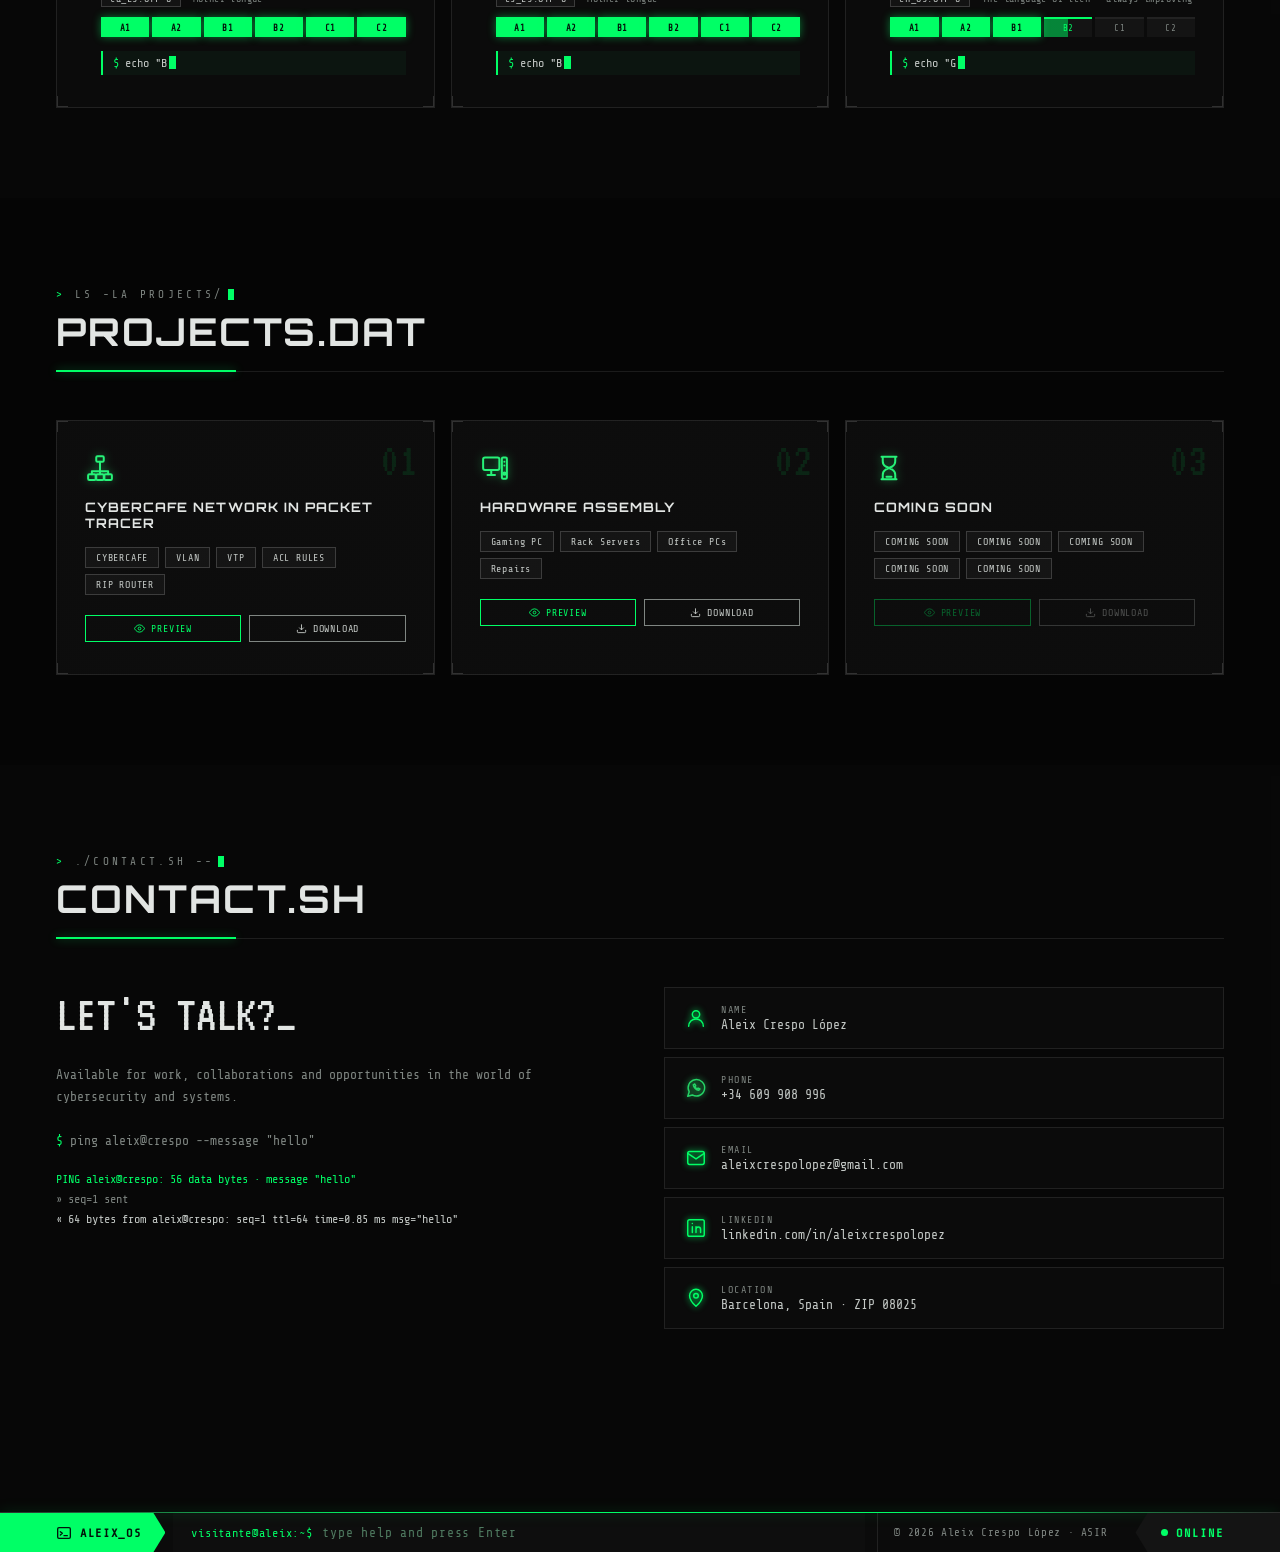
==== commit 0d595c95: "Add files via upload" ====
--- a/index.html
+++ b/index.html
@@ -2,36 +2,38 @@
 <html lang="es">
 <head>
 <meta charset="UTF-8">
-<meta name="viewport" content="width=device-width, initial-scale=1.0">
+<meta name="viewport" content="width=device-width, initial-scale=1.0, viewport-fit=cover">
+<meta name="description" content="Portfolio de Aleix Crespo López: técnico informático de Barcelona, estudiante de ASIX, apasionado de las redes, los sistemas y la ciberseguridad.">
+<meta name="author" content="Aleix Crespo López">
+<meta name="theme-color" content="#050505">
+<script>try{if(localStorage.xtheme==="light")document.documentElement.dataset.theme="light"}catch(e){}</script>
+<meta name="color-scheme" content="dark">
+<meta name="referrer" content="strict-origin-when-cross-origin">
+<meta property="og:type" content="website">
+<meta property="og:title" content="Aleix Crespo López — Portfolio">
+<meta property="og:description" content="Técnico informático · ASIX · Redes, sistemas y ciberseguridad. Barcelona.">
+<meta property="og:locale" content="es_ES">
+<meta name="twitter:card" content="summary">
+<script type="application/ld+json">{"@context":"https://schema.org","@type":"Person","name":"Aleix Crespo López","jobTitle":"Técnico informático","address":{"@type":"PostalAddress","addressLocality":"Barcelona","addressCountry":"ES"},"alumniOf":{"@type":"EducationalOrganization","name":"Escola Pàlcam"},"knowsAbout":["Ciberseguridad","Redes","Administración de sistemas","Hardware"],"sameAs":["https://www.linkedin.com/in/aleixcrespolopez/"]}</script>
 <title>aleix@crespo:~$ portfolio</title>
 <link rel="icon" type="image/svg+xml" href="data:image/svg+xml,%3Csvg xmlns='http://www.w3.org/2000/svg' viewBox='0 0 32 32'%3E%3Crect width='32' height='32' rx='4' fill='%23020c02'/%3E%3Crect x='1' y='1' width='30' height='30' rx='3' fill='none' stroke='%2300ff41' stroke-width='1.2'/%3E%3Crect x='1' y='1' width='30' height='8' rx='3' fill='%230a1a0a'/%3E%3Ccircle cx='6' cy='5' r='1.5' fill='%23ff3c3c'/%3E%3Ccircle cx='11' cy='5' r='1.5' fill='%23ffff00'/%3E%3Ccircle cx='16' cy='5' r='1.5' fill='%2300ff41'/%3E%3Ctext x='4' y='22' font-family='monospace' font-size='11' fill='%2300ff41'%3E%26gt%3B_%3C/text%3E%3C/svg%3E">
-<link href="https://fonts.googleapis.com/css2?family=Share+Tech+Mono&family=VT323&family=Orbitron:wght@400;700;900&display=swap" rel="stylesheet">
-<link rel="stylesheet" href="css/style.css">
+<link rel="preconnect" href="https://fonts.googleapis.com">
+<link rel="preconnect" href="https://fonts.gstatic.com" crossorigin>
+<!-- Fuentes -->
+<link rel="preload" as="style" href="https://fonts.googleapis.com/css2?family=Share+Tech+Mono&family=VT323&family=Orbitron:wght@700;900&display=swap">
+<link rel="stylesheet" href="https://fonts.googleapis.com/css2?family=Share+Tech+Mono&family=VT323&family=Orbitron:wght@700;900&display=swap" media="print" onload="this.media='all'">
+<noscript><link rel="stylesheet" href="https://fonts.googleapis.com/css2?family=Share+Tech+Mono&family=VT323&family=Orbitron:wght@700;900&display=swap"></noscript>
+<link rel="preload" as="script" href="js/app.js?v=20261029i">
+<link rel="stylesheet" href="css/styles.css?v=20261029i">
+<noscript><style>#boot{display:none!important}</style></noscript>
 </head>
 <body>
-
-<!-- Pantalla Inicio--> 
-
-<div id="boot">
-  <div id="boot-text">
-    <div class="dim" data-es="ALEIX_OS v2.4.1 — Iniciando entorno seguro..." data-en="ALEIX_OS v2.4.1 — Booting secure environment...">ALEIX_OS v2.4.1 — Iniciando entorno seguro...</div>
-    <div class="dim">Cargando kernel modules... &nbsp;&nbsp;&nbsp;&nbsp;&nbsp;&nbsp;&nbsp;&nbsp;<span class="ok">[OK]</span></div>
-    <div class="dim">Montando filesystem /dev/portfolio... &nbsp;&nbsp;<span class="ok">[OK]</span></div>
-    <div class="dim">Empezando network interfaces... &nbsp;&nbsp;&nbsp;&nbsp;&nbsp;&nbsp;<span class="ok">[OK]</span></div>
-    <div class="dim" data-es-inner="Cargando Perfil... &nbsp;&nbsp;&nbsp;&nbsp;&nbsp;&nbsp;&nbsp;&nbsp;&nbsp;&nbsp;&nbsp;&nbsp;&nbsp;<span class=&quot;warn&quot;>[ACTIVO]</span>" data-en-inner="Loading Profile... &nbsp;&nbsp;&nbsp;&nbsp;&nbsp;&nbsp;&nbsp;&nbsp;&nbsp;&nbsp;&nbsp;&nbsp;&nbsp;<span class=&quot;warn&quot;>[ACTIVE]</span>">Cargando Perfil... &nbsp;&nbsp;&nbsp;&nbsp;&nbsp;&nbsp;&nbsp;&nbsp;&nbsp;&nbsp;&nbsp;&nbsp;&nbsp;<span class="warn">[ACTIVO]</span></div>
-    <div class="dim" data-es="Autorizando usuario: aleix@crespo... &nbsp;&nbsp;" data-en="Authorizing user: aleix@crespo... &nbsp;&nbsp;">Autorizando usuario: aleix@crespo... &nbsp;&nbsp;<span class="ok" data-es="[Autorizado]" data-en="[Authorized]">[Autorizado]</span></div>
-    <br>
-    <div style="color:var(--green);" data-es="Bienvenido. Acceso Validado." data-en="Welcome. Access Validated.">Bienvenido. Acceso Validado.</div>
-  </div>
-  <div id="boot-progress"><div id="boot-bar"></div></div>
-</div>
-
-<canvas id="matrix"></canvas>
-
-<!-- Cursor--> 
-<div id="cur"></div>
-
-<!-- Navbar--> 
+<a class="skip-link" href="#sobre-mi">Saltar al contenido</a>
+
+<!-- Pantalla de carga -->
+<div id="boot" aria-live="polite"></div>
+
+<!-- Barra superior -->
 <nav class="topbar">
   <div class="topbar-dot red"></div>
   <div class="topbar-dot yellow"></div>
@@ -39,16 +41,23 @@
   <div class="topbar-title">aleix@portfolio:<span>~/home</span> — bash</div>
   <div class="topbar-right">
     <a href="#sobre-mi" data-es="./Sobre Mí" data-en="./About Me">./Sobre Mí</a>
+    <a href="#formacion" data-es="./Educación" data-en="./Education">./Educación</a>
+    <a href="#certificaciones" data-es="./Certificados" data-en="./Certificates">./Certificados</a>
+    <a href="#experiencia" data-es="./Experiencia" data-en="./Experience">./Experiencia</a>
     <a href="#skills" data-es="./Proyectos" data-en="./Projects">./Proyectos</a>
-    <a href="#formacion" data-es="./Educación" data-en="./Education">./Educación</a>
-    <a href="#experiencia" data-es="./Experiencia" data-en="./Experience">./Experiencia</a>
     <a href="#contacto" data-es="./Contacto" data-en="./Contact">./Contacto</a>
   </div>
-  <!-- Hamburger Mobile -->
+  <!-- Menú móvil -->
   <div class="hamburger" id="hamburger" aria-label="Menú">
     <span></span><span></span><span></span>
   </div>
-  <!-- Cambio Idioma -->
+  <!-- Modo claro / oscuro -->
+  <button type="button" class="theme-toggle" id="themeToggle" aria-label="Cambiar a modo claro" title="Modo claro / oscuro">
+    <svg class="tt-sun" viewBox="0 0 24 24" aria-hidden="true"><circle cx="12" cy="12" r="4"/><path d="M12 2v2.5M12 19.5V22M4.2 4.2l1.8 1.8M18 18l1.8 1.8M2 12h2.5M19.5 12H22M4.2 19.8 6 18M18 6l1.8-1.8"/></svg>
+    <span class="tt-track"><span class="tt-thumb"></span></span>
+    <svg class="tt-moon" viewBox="0 0 24 24" aria-hidden="true"><path d="M20 14.5A8.5 8.5 0 1 1 9.5 4a7 7 0 0 0 10.5 10.5z"/></svg>
+  </button>
+  <!-- Idioma -->
   <div class="lang-toggle-wrap" id="langToggle" title="Cambiar idioma / Switch language">
     <span class="lang-flag flag-es" title="Español">
       <svg xmlns="http://www.w3.org/2000/svg" viewBox="0 0 60 40" width="24" height="16">
@@ -71,16 +80,17 @@
   </div>
 </nav>
 
-<!-- Mobile Navigation Drawer -->
+<!-- Menú desplegable móvil -->
 <nav class="mobile-nav" id="mobileNav">
   <a href="#sobre-mi" class="mobile-nav-link" data-es="./Sobre Mí" data-en="./About Me">./Sobre Mí</a>
+  <a href="#formacion" class="mobile-nav-link" data-es="./Educación" data-en="./Education">./Educación</a>
+  <a href="#certificaciones" class="mobile-nav-link" data-es="./Certificados" data-en="./Certificates">./Certificados</a>
+  <a href="#experiencia" class="mobile-nav-link" data-es="./Experiencia" data-en="./Experience">./Experiencia</a>
   <a href="#skills" class="mobile-nav-link" data-es="./Proyectos" data-en="./Projects">./Proyectos</a>
-  <a href="#formacion" class="mobile-nav-link" data-es="./Educación" data-en="./Education">./Educación</a>
-  <a href="#experiencia" class="mobile-nav-link" data-es="./Experiencia" data-en="./Experience">./Experiencia</a>
   <a href="#contacto" class="mobile-nav-link" data-es="./Contacto" data-en="./Contact">./Contacto</a>
 </nav>
 
-<!-- Terminal--> 
+<!-- Hero -->
 <section class="hero" style="padding-top:48px;">
 
   <div class="hero-left">
@@ -111,7 +121,7 @@
           <span class="typing-line" id="typed"> </span>
         </div>
         <div class="hero-btns">
-          <a href="img/cvAleix.pdf" class="btn" target="blank" rel="noopener noreferrer">
+          <a href="img/cvAleix.pdf" class="btn" target="_blank" rel="noopener noreferrer">
             <span>
               <svg class="btn-icon" viewBox="0 0 24 24" xmlns="http://www.w3.org/2000/svg" fill="currentColor">
                 <path d="M14 2H6a2 2 0 0 0-2 2v16a2 2 0 0 0 2 2h12a2 2 0 0 0 2-2V8l-6-6zm-1 1.5L18.5 9H13V3.5zM6 20V4h5v7h7v9H6zm2-7h8v1H8v-1zm0 2.5h8v1H8v-1zm0-5h3v1H8v-1z"/>
@@ -119,7 +129,7 @@
               ./Curriculum
             </span>
           </a>
-          <a href="https://www.linkedin.com/in/aleixcrespolopez/" class="btn ghost" target="blank" rel="noopener noreferrer">
+          <a href="https://www.linkedin.com/in/aleixcrespolopez/" class="btn ghost" target="_blank" rel="noopener noreferrer">
             <span>
               <svg class="btn-icon" viewBox="0 0 24 24" xmlns="http://www.w3.org/2000/svg" fill="currentColor">
                 <path d="M20.447 20.452h-3.554v-5.569c0-1.328-.027-3.037-1.852-3.037-1.853 0-2.136 1.445-2.136 2.939v5.667H9.351V9h3.414v1.561h.046c.477-.9 1.637-1.85 3.37-1.85 3.601 0 4.267 2.37 4.267 5.455v6.286zM5.337 7.433a2.062 2.062 0 0 1-2.063-2.065 2.064 2.064 0 1 1 2.063 2.065zm1.782 13.019H3.555V9h3.564v11.452zM22.225 0H1.771C.792 0 0 .774 0 1.729v20.542C0 23.227.792 24 1.771 24h20.451C23.2 24 24 23.227 24 22.271V1.729C24 .774 23.2 0 22.222 0h.003z"/>
@@ -135,15 +145,16 @@
   <div class="hero-right">
     <div>
       <div class="photo-frame">
-        <div class="photo-scan"></div>
-        <img id="pfoto" src="IMG/FotoCV.jpg" alt="Aleix Crespo López">
+        <img id="pfoto" decoding="async" fetchpriority="high" width="288" height="288" src="img/FotoCV.jpg" alt="Aleix Crespo López">
         <div class="corner-br"></div>
         <div class="corner-bl"></div>
-        <div class="photo-label">ID: ALEIX_CRESPO · EDAD: 17 AÑOS</div>
-      </div>
-</section>
-
-<!-- SOBRE MÍ-->
+        <div class="photo-label">ID: ALEIX_CRESPO · EDAD: 18 AÑOS</div>
+      </div>
+    </div>
+  </div>
+</section>
+
+<!-- Sobre mí -->
 <section id="sobre-mi">
   <div class="sec-label">cat SobreMi.txt</div>
   <h2 class="sec-title">Aleix.exe</h2>
@@ -175,13 +186,274 @@
   </div>
 </section>
 
-<!-- PROYECTOS -->
+<!-- Formación -->
+<section id="formacion">
+  <div class="sec-label">cat /var/log/Formación.log</div>
+  <h2 class="sec-title">FORMACIÓN.LOG</h2>
+  <div class="x-hint" role="note"><svg viewBox="0 0 24 24" aria-hidden="true"><path d="M9 11V5.5a1.5 1.5 0 0 1 3 0V10m0-1.5a1.5 1.5 0 0 1 3 0V11m0-1a1.5 1.5 0 0 1 3 0v4.5a6 6 0 0 1-6 6h-.5a6 6 0 0 1-4.6-2.2L4.3 15a1.5 1.5 0 0 1 2.3-1.9L9 15.5V11"/></svg><span data-es="# pulsa en cada formación para ver de qué trata" data-en="# click each course to see what it covers"># pulsa en cada formación para ver de qué trata</span></div>
+  <div class="timeline">
+    <div class="tl-item">
+      <button type="button" class="tl-head" aria-expanded="false" aria-controls="tl-d1">
+        <span class="tl-period">2026 — 2028</span>
+        <span class="tl-title">ADMINISTRACIÓN DE SISTEMAS INFORMÁTICOS EN RED (ASIX)</span>
+        <span class="tl-school">> Escola Pàlcam · Barcelona · <span style="color:var(--red);">En Curso</span></span>
+        <span class="tl-more x-more"><i class="x-pm" aria-hidden="true"></i><span class="x-lbl">ver detalles</span></span>
+      </button>
+      <div class="tl-detail" id="tl-d1" role="region">
+        <div class="tl-inner">
+          <div class="td-cmd">$ cat asix.md</div>
+          <p class="tl-desc" data-es="Ciclo superior centrado en administrar y asegurar infraestructuras TI: sistemas operativos, redes, servicios de red, bases de datos y seguridad. Mi objetivo es especializarme en ciberseguridad y administración de sistemas." data-en="Advanced vocational degree focused on administering and securing IT infrastructure: operating systems, networking, network services, databases and security. My goal is to specialise in cybersecurity and systems administration.">Ciclo superior centrado en administrar y asegurar infraestructuras TI: sistemas operativos, redes, servicios de red, bases de datos y seguridad. Mi objetivo es especializarme en ciberseguridad y administración de sistemas.</p>
+          <div class="tl-mods"><span class="tl-mod" data-es="Administración de SO" data-en="OS administration">Administración de SO</span><span class="tl-mod" data-es="Redes" data-en="Networking">Redes</span><span class="tl-mod" data-es="Servicios de red" data-en="Network services">Servicios de red</span><span class="tl-mod" data-es="Bases de datos" data-en="Databases">Bases de datos</span><span class="tl-mod" data-es="Seguridad y alta disponibilidad" data-en="Security & high availability">Seguridad y alta disponibilidad</span></div>
+        </div>
+      </div>
+    </div>
+    <div class="tl-item">
+      <button type="button" class="tl-head" aria-expanded="false" aria-controls="tl-d2">
+        <span class="tl-period">2024 — 2026</span>
+        <span class="tl-title">SISTEMAS MICROINFORMÁTICOS Y REDES (SMX)</span>
+        <span class="tl-school">> Escola Pàlcam · Barcelona · <span style="color:var(--green);">Completado</span></span>
+        <span class="tl-more x-more"><i class="x-pm" aria-hidden="true"></i><span class="x-lbl">ver detalles</span></span>
+      </button>
+      <div class="tl-detail" id="tl-d2" role="region">
+        <div class="tl-inner">
+          <div class="td-cmd">$ cat smx.md</div>
+          <p class="tl-desc" data-es="Ciclo medio donde construí la base técnica: montaje y reparación de hardware, instalación de sistemas operativos, redes locales y seguridad informática. Lo cerré con 515 h de prácticas FCT en Life Informàtica y proyectos como la red de un cibercafé en Packet Tracer (VLAN, VTP, ACL, RIP)." data-en="Vocational degree where I built my technical foundation: hardware assembly and repair, operating system installation, local networks and IT security. I finished it with 515 h of FCT internship at Life Informàtica and projects such as a cybercafé network in Packet Tracer (VLAN, VTP, ACL, RIP).">Ciclo medio donde construí la base técnica: montaje y reparación de hardware, instalación de sistemas operativos, redes locales y seguridad informática. Lo cerré con 515 h de prácticas FCT en Life Informàtica y proyectos como la red de un cibercafé en Packet Tracer (VLAN, VTP, ACL, RIP).</p>
+          <div class="tl-mods"><span class="tl-mod" data-es="Hardware" data-en="Hardware">Hardware</span><span class="tl-mod" data-es="Sistemas operativos" data-en="Operating systems">Sistemas operativos</span><span class="tl-mod" data-es="Redes locales" data-en="Local networks">Redes locales</span><span class="tl-mod" data-es="Seguridad informática" data-en="IT security">Seguridad informática</span><span class="tl-mod" data-es="Aplicaciones web" data-en="Web applications">Aplicaciones web</span><span class="tl-mod" data-es="Packet Tracer" data-en="Packet Tracer">Packet Tracer</span></div>
+        </div>
+      </div>
+    </div>
+    <div class="tl-item">
+      <button type="button" class="tl-head" aria-expanded="false" aria-controls="tl-d3">
+        <span class="tl-period">2020 — 2024</span>
+        <span class="tl-title">EDUCACIÓN SECUNDARIA OBLIGATORIA (ESO)</span>
+        <span class="tl-school">> Escola Pàlcam · Barcelona · <span style="color:var(--green);">Completado</span></span>
+        <span class="tl-more x-more"><i class="x-pm" aria-hidden="true"></i><span class="x-lbl">ver detalles</span></span>
+      </button>
+      <div class="tl-detail" id="tl-d3" role="region">
+        <div class="tl-inner">
+          <div class="td-cmd">$ cat eso.md</div>
+          <p class="tl-desc" data-es="Etapa obligatoria en la que desarrollé las bases de estudio, el trabajo en equipo y mi interés por la tecnología, que me llevó a elegir la rama informática." data-en="Compulsory stage where I developed study habits, teamwork and my interest in technology, which led me to choose the IT track.">Etapa obligatoria en la que desarrollé las bases de estudio, el trabajo en equipo y mi interés por la tecnología, que me llevó a elegir la rama informática.</p>
+          <div class="tl-mods"><span class="tl-mod" data-es="Tecnología" data-en="Technology">Tecnología</span><span class="tl-mod" data-es="Matemáticas" data-en="Maths">Matemáticas</span><span class="tl-mod" data-es="Idiomas" data-en="Languages">Idiomas</span></div>
+        </div>
+      </div>
+    </div>
+  </div>
+
+</section>
+
+<!-- Certificaciones (para añadir uno, copia un <article class="cert-card">) -->
+<section id="certificaciones">
+  <div class="sec-label">ls -la ~/certs/</div>
+  <h2 class="sec-title">CERTIFICACIONES.CRT</h2>
+
+  <div class="cert-status" role="status">
+    <span class="cs-cmd">$ certctl status</span>
+    <span class="cs-item"><b id="certHours">06</b><i>h</i> <span data-es="de formación" data-en="of training">de formación</span></span>
+    <span class="cs-next"><i></i><span data-es="siguiente: en curso…" data-en="next: in progress…">siguiente: en curso…</span></span>
+  </div>
+
+  <div class="cert-shell" data-slots="5">
+  <nav class="cert-rail" role="tablist" aria-label="Certificados"></nav>
+  <div class="cert-list">
+    <article class="cert-card" data-num="01" data-hours="6" data-short-es="Hacking ético" data-short-en="Ethical hacking">
+      <div class="cert-bar">
+        <span class="cb-path">~/certs/<b>hacking-etico_bigschool.crt</b></span>
+        <span class="cb-ok"><svg class="ico-check" viewBox="0 0 24 24" aria-hidden="true"><path d="M5 12.5l4.5 4.5L19 7.5"/></svg><span data-es="VERIFICADO" data-en="VERIFIED">VERIFICADO</span></span>
+      </div>
+      <div class="cert-body">
+        <div class="cert-side">
+        <button class="cert-thumb" type="button" data-full="certificados/hacking-etico-bigschool.webp"
+                data-es-label="Ampliar certificado" data-en-label="Enlarge certificate" aria-label="Ampliar certificado">
+          <img src="certificados/hacking-etico-bigschool-thumb.webp" width="720" height="556" loading="lazy" decoding="async"
+               alt="Certificado de asistencia al Curso de Hacking Ético de BIG school — Aleix Crespo López">
+          <span class="cth-scan" aria-hidden="true"></span>
+          <span class="cth-stamp" aria-hidden="true"><svg viewBox="0 0 24 24"><path d="M12 3l8 3v6c0 5-3.5 8-8 9-4.5-1-8-4-8-9V6z"/><path d="m8.5 12 2.5 2.5 4.5-5"/></svg><span data-es="VERIFICADO" data-en="VERIFIED">VERIFICADO</span></span>
+          <span class="cth-zoom" aria-hidden="true"><svg viewBox="0 0 24 24"><circle cx="11" cy="11" r="6.5"/><path d="m16 16 5 5M11 8v6M8 11h6"/></svg></span>
+        </button>
+
+          <div class="ci-tags"><span>Kali Linux</span><span>Burp Suite</span><span>sqlmap</span><span>GoBuster</span><span>Android Studio</span><span>Claude Code</span></div>
+          <div class="project-btns ci-btns">
+            <a href="certificados/hacking-etico-bigschool.webp" class="project-btn project-btn-preview cert-open" data-full="certificados/hacking-etico-bigschool.webp">
+              <svg viewBox="0 0 24 24" fill="none" stroke="currentColor" stroke-width="2"><path d="M1 12s4-8 11-8 11 8 11 8-4 8-11 8-11-8-11-8z"/><circle cx="12" cy="12" r="3"/></svg>
+              <span data-es="VER CERTIFICADO" data-en="VIEW CERTIFICATE">VER CERTIFICADO</span>
+            </a>
+            <a href="certificados/Certificado-Hacking-Etico-BIG-school.pdf" class="project-btn project-btn-download" download>
+              <svg viewBox="0 0 24 24" fill="none" stroke="currentColor" stroke-width="2"><path d="M21 15v4a2 2 0 0 1-2 2H5a2 2 0 0 1-2-2v-4"/><polyline points="7 10 12 15 17 10"/><line x1="12" y1="15" x2="12" y2="3"/></svg>
+              <span data-es="DESCARGAR PDF" data-en="DOWNLOAD PDF">DESCARGAR PDF</span>
+            </a>
+          </div>
+        </div>
+
+        <div class="cert-info">
+          <div class="ci-issuer"><span class="ci-logo">BIG</span> school <span class="ci-type" data-es="CERTIFICADO DE ASISTENCIA" data-en="CERTIFICATE OF ATTENDANCE">CERTIFICADO DE ASISTENCIA</span></div>
+          <div class="ci-id"><span>CERT-ID</span> 55fb2293e4 <span class="ci-sep">·</span> <span data-es="emitido el" data-en="issued">emitido el</span> 23/10/2026</div>
+          <h3 class="ci-title" data-es="Hacking Ético: de 0 a Hackear Aplicaciones" data-en="Ethical Hacking: from Zero to Hacking Applications">Hacking Ético: de 0 a Hackear Aplicaciones</h3>
+          <p class="ci-desc"
+             data-es="Jornadas intensivas online de BIG school impartidas en directo por Chema Alonso y Mario Álvarez, con Thomas O’Neil y Gorka “El Bochi” como invitados. Un recorrido práctico desde cero para pensar como un atacante: encontrar vulnerabilidades en aplicaciones web, auditar apps móviles y usar asistentes de IA para detectar fallos de seguridad, siempre desde el hacking ético."
+             data-en="Intensive live online sessions by BIG school, taught by Chema Alonso and Mario Álvarez with guests Thomas O’Neil and Gorka “El Bochi”. A hands-on journey from scratch to think like an attacker: finding vulnerabilities in web applications, auditing mobile apps and using AI assistants to spot security flaws, always within ethical hacking.">Jornadas intensivas online de BIG school impartidas en directo por Chema Alonso y Mario Álvarez, con Thomas O’Neil y Gorka “El Bochi” como invitados. Un recorrido práctico desde cero para pensar como un atacante: encontrar vulnerabilidades en aplicaciones web, auditar apps móviles y usar asistentes de IA para detectar fallos de seguridad, siempre desde el hacking ético.</p>
+
+          <ol class="ci-mods">
+            <li><span>01</span><b data-es="Hacking web" data-en="Web hacking">Hacking web</b><em data-es="vulnerabilidades, acceso a bases de datos y bypass de 2FA" data-en="vulnerabilities, database access and 2FA bypass">vulnerabilidades, acceso a bases de datos y bypass de 2FA</em></li>
+            <li><span>02</span><b data-es="Apps móviles" data-en="Mobile apps">Apps móviles</b><em data-es="auditoría de una app y su dispositivo desde cero" data-en="auditing an app and its device from scratch">auditoría de una app y su dispositivo desde cero</em></li>
+            <li><span>03</span><b data-es="Hacking con IA" data-en="AI-assisted hacking">Hacking con IA</b><em data-es="asistentes de IA para analizar fallos de seguridad" data-en="AI assistants to analyse security flaws">asistentes de IA para analizar fallos de seguridad</em></li>
+          </ol>
+
+
+          <dl class="ci-meta">
+            <div><dt data-es="EMISOR" data-en="ISSUER">EMISOR</dt><dd>BIG school</dd></div>
+            <div><dt data-es="FECHA" data-en="DATE">FECHA</dt><dd>23/10/2026</dd></div>
+            <div><dt data-es="DURACIÓN" data-en="DURATION">DURACIÓN</dt><dd data-es="6 horas" data-en="6 hours">6 horas</dd></div>
+            <div><dt data-es="FORMATO" data-en="FORMAT">FORMATO</dt><dd data-es="Online, directo" data-en="Live online">Online, directo</dd></div>
+          </dl>
+
+
+
+
+        </div>
+      </div>
+    </article>
+  </div>
+  </div>
+</section>
+
+<!-- Experiencia -->
+<section id="experiencia">
+  <div class="sec-label">cat experiencia.sh</div>
+  <h2 class="sec-title">EXPERIENCIA_LABORAL.SH</h2>
+  <div class="exp-terminal">
+    <div class="exp-term-bar">
+      <span style="color:var(--muted)">root@aleix:</span>
+      <span class="path">~/experiencia/life-informatica</span>
+      <span style="margin-left:auto;font-size:10px;">EXIT: 0</span>
+    </div>
+    <div class="exp-body">
+      <div class="exp-header">
+        <div>
+          <div class="exp-company">LIFE INFORMÀTICA</div>
+          <div class="exp-meta">
+            Prácticas profesionales · FCT
+            <span class="badge">VERIFICADO</span>
+            <span class="badge">Barcelona</span>
+          </div>
+        </div>
+        <div class="exp-meta-block">
+          <div class="exp-hours-big">515</div>
+          <div class="exp-h-label">// HORAS REGISTRADAS</div>
+          <div class="exp-hbar"><i></i></div>
+        </div>
+      </div>
+      <div class="x-hint" role="note"><svg viewBox="0 0 24 24" aria-hidden="true"><path d="M9 11V5.5a1.5 1.5 0 0 1 3 0V10m0-1.5a1.5 1.5 0 0 1 3 0V11m0-1a1.5 1.5 0 0 1 3 0v4.5a6 6 0 0 1-6 6h-.5a6 6 0 0 1-4.6-2.2L4.3 15a1.5 1.5 0 0 1 2.3-1.9L9 15.5V11"/></svg><span data-es="# pulsa en cada tarea para ver más información" data-en="# click each task for more information"># pulsa en cada tarea para ver más información</span></div>
+      <div class="task-list">
+        <div class="task-item">
+          <button type="button" class="task-head" aria-expanded="false" aria-controls="task-d1">
+            <span class="task-name">montaje_hardware.sh — Montaje y ensamblaje de equipos informáticos</span><span class="task-check">[DONE]</span>
+            <span class="x-more"><i class="x-pm" aria-hidden="true"></i><span class="x-lbl">detalles</span></span>
+          </button>
+          <div class="task-detail" id="task-d1" role="region">
+            <div class="td-inner">
+              <div class="td-cmd">$ cat montaje_hardware.log</div>
+              <p class="td-p" data-es="Montaje de equipos completos a partir de componentes: comprobar la compatibilidad de las piezas, montarlas con cuidado y dejar el equipo listo para entregar al cliente." data-en="Building complete computers from components: checking part compatibility, assembling them carefully and leaving each machine ready to hand over to the customer.">Montaje de equipos completos a partir de componentes: comprobar la compatibilidad de las piezas, montarlas con cuidado y dejar el equipo listo para entregar al cliente.</p>
+              <ul class="td-list"><li data-es="Revisión de compatibilidad: placa base, procesador, RAM, fuente y almacenamiento" data-en="Compatibility check: motherboard, CPU, RAM, power supply and storage">Revisión de compatibilidad: placa base, procesador, RAM, fuente y almacenamiento</li><li data-es="Montaje de componentes y organización del cableado para una buena ventilación" data-en="Component assembly and cable management for good airflow">Montaje de componentes y organización del cableado para una buena ventilación</li><li data-es="Configuración de BIOS/UEFI, instalación del sistema operativo y drivers" data-en="BIOS/UEFI setup, operating system and driver installation">Configuración de BIOS/UEFI, instalación del sistema operativo y drivers</li><li data-es="Pruebas de arranque y estabilidad antes de la entrega" data-en="Boot and stability testing before delivery">Pruebas de arranque y estabilidad antes de la entrega</li></ul>
+              <div class="td-tags"><span data-es="Hardware" data-en="Hardware">Hardware</span><span data-es="BIOS / UEFI" data-en="BIOS / UEFI">BIOS / UEFI</span><span data-es="Windows" data-en="Windows">Windows</span><span data-es="Drivers" data-en="Drivers">Drivers</span></div>
+            </div>
+          </div>
+        </div>
+        <div class="task-item">
+          <button type="button" class="task-head" aria-expanded="false" aria-controls="task-d2">
+            <span class="task-name">reparacion.sh — Reparación y diagnóstico de equipos averiados</span><span class="task-check">[DONE]</span>
+            <span class="x-more"><i class="x-pm" aria-hidden="true"></i><span class="x-lbl">detalles</span></span>
+          </button>
+          <div class="task-detail" id="task-d2" role="region">
+            <div class="td-inner">
+              <div class="td-cmd">$ cat reparacion.log</div>
+              <p class="td-p" data-es="Localizar el origen de cada avería de forma ordenada, desde lo más simple a lo más complejo, y resolverla sustituyendo o reparando lo necesario." data-en="Tracking down the cause of each fault methodically, from the simplest to the most complex, and fixing it by repairing or replacing what was needed.">Localizar el origen de cada avería de forma ordenada, desde lo más simple a lo más complejo, y resolverla sustituyendo o reparando lo necesario.</p>
+              <ul class="td-list"><li data-es="Diagnóstico de fallos de arranque, pantalla, sobrecalentamiento y rendimiento" data-en="Diagnosing boot, display, overheating and performance issues">Diagnóstico de fallos de arranque, pantalla, sobrecalentamiento y rendimiento</li><li data-es="Pruebas de componentes para aislar la pieza defectuosa" data-en="Component testing to isolate the faulty part">Pruebas de componentes para aislar la pieza defectuosa</li><li data-es="Sustitución de piezas y reinstalación de software cuando hacía falta" data-en="Part replacement and software reinstallation when required">Sustitución de piezas y reinstalación de software cuando hacía falta</li><li data-es="Comprobación final para confirmar que la avería quedaba resuelta" data-en="Final check to confirm the fault was fixed">Comprobación final para confirmar que la avería quedaba resuelta</li></ul>
+              <div class="td-tags"><span data-es="Diagnóstico" data-en="Diagnostics">Diagnóstico</span><span data-es="Hardware" data-en="Hardware">Hardware</span><span data-es="Software" data-en="Software">Software</span></div>
+            </div>
+          </div>
+        </div>
+        <div class="task-item">
+          <button type="button" class="task-head" aria-expanded="false" aria-controls="task-d3">
+            <span class="task-name">mantenimiento.sh — Mantenimiento preventivo y correctivo de sistemas</span><span class="task-check">[DONE]</span>
+            <span class="x-more"><i class="x-pm" aria-hidden="true"></i><span class="x-lbl">detalles</span></span>
+          </button>
+          <div class="task-detail" id="task-d3" role="region">
+            <div class="td-inner">
+              <div class="td-cmd">$ cat mantenimiento.log</div>
+              <p class="td-p" data-es="Mantener los equipos sanos para evitar averías y corregir los problemas que ya habían aparecido, cuidando también la seguridad del sistema." data-en="Keeping machines healthy to prevent failures and fixing problems that had already appeared, while also looking after system security.">Mantener los equipos sanos para evitar averías y corregir los problemas que ya habían aparecido, cuidando también la seguridad del sistema.</p>
+              <ul class="td-list"><li data-es="Limpieza interna de equipos y revisión de temperaturas" data-en="Internal cleaning and temperature checks">Limpieza interna de equipos y revisión de temperaturas</li><li data-es="Actualizaciones del sistema, drivers y software" data-en="System, driver and software updates">Actualizaciones del sistema, drivers y software</li><li data-es="Eliminación de software no deseado y optimización del rendimiento" data-en="Removal of unwanted software and performance tuning">Eliminación de software no deseado y optimización del rendimiento</li><li data-es="Copias de seguridad antes de cualquier intervención" data-en="Backups before any intervention">Copias de seguridad antes de cualquier intervención</li></ul>
+              <div class="td-tags"><span data-es="Prevención" data-en="Prevention">Prevención</span><span data-es="Seguridad" data-en="Security">Seguridad</span><span data-es="Backups" data-en="Backups">Backups</span></div>
+            </div>
+          </div>
+        </div>
+        <div class="task-item">
+          <button type="button" class="task-head" aria-expanded="false" aria-controls="task-d4">
+            <span class="task-name">soporte_tecnico.sh — Atención y soporte técnico a clientes</span><span class="task-check">[DONE]</span>
+            <span class="x-more"><i class="x-pm" aria-hidden="true"></i><span class="x-lbl">detalles</span></span>
+          </button>
+          <div class="task-detail" id="task-d4" role="region">
+            <div class="td-inner">
+              <div class="td-cmd">$ cat soporte_tecnico.log</div>
+              <p class="td-p" data-es="Atender a los clientes, entender qué les pasaba al equipo y explicarles la solución de forma clara, sin tecnicismos innecesarios." data-en="Helping customers, understanding what was wrong with their devices and explaining the solution clearly, without unnecessary jargon.">Atender a los clientes, entender qué les pasaba al equipo y explicarles la solución de forma clara, sin tecnicismos innecesarios.</p>
+              <ul class="td-list"><li data-es="Recepción de equipos y registro de cada incidencia" data-en="Device intake and logging of each issue">Recepción de equipos y registro de cada incidencia</li><li data-es="Explicación del problema y del presupuesto al cliente" data-en="Explaining the problem and the quote to the customer">Explicación del problema y del presupuesto al cliente</li><li data-es="Resolución de dudas y consejos de uso y seguridad" data-en="Answering questions and giving usage and security tips">Resolución de dudas y consejos de uso y seguridad</li><li data-es="Entrega del equipo y seguimiento posterior" data-en="Device hand-over and follow-up">Entrega del equipo y seguimiento posterior</li></ul>
+              <div class="td-tags"><span data-es="Atención al cliente" data-en="Customer service">Atención al cliente</span><span data-es="Comunicación" data-en="Communication">Comunicación</span><span data-es="Incidencias" data-en="Ticketing">Incidencias</span></div>
+            </div>
+          </div>
+        </div>
+      </div>
+
+    </div>
+  </div>
+</section>
+
+<!-- Idiomas -->
+<section id="idiomas">
+  <div class="sec-label">locale -a</div>
+  <h2 class="sec-title">IDIOMAS.CFG</h2>
+  <div class="lang-grid">
+    <div class="lang-panel">
+      <div class="lang-code">CA</div>
+      <div class="lang-full">CATALÀ — NATIU</div>
+      <div class="lang-bar"><div class="lang-fill" style="width:100%;"></div></div>
+      <div class="lang-pct">LEVEL: C2 · 100%</div>
+      <div class="cy-lmeta"><span class="cy-loc">ca_ES.UTF-8</span><span class="cy-note" data-es="Lengua materna" data-en="Mother tongue">Lengua materna</span></div>
+      <div class="cy-cefr" aria-hidden="true"><i class="on">A1</i><i class="on">A2</i><i class="on">B1</i><i class="on">B2</i><i class="on">C1</i><i class="on">C2</i></div>
+      <div class="cy-say" data-say="echo &quot;Bon dia, sóc l'Aleix&quot;"><b>$</b> <span class="cy-say-t"></span></div>
+      <div class="cy-wave" aria-hidden="true"></div>
+
+    </div>
+    <div class="lang-panel">
+      <div class="lang-code">ES</div>
+      <div class="lang-full">CASTELLANO — NATIVO</div>
+      <div class="lang-bar"><div class="lang-fill" style="width:100%;"></div></div>
+      <div class="lang-pct">LEVEL: C2 · 100%</div>
+      <div class="cy-lmeta"><span class="cy-loc">es_ES.UTF-8</span><span class="cy-note" data-es="Lengua materna" data-en="Mother tongue">Lengua materna</span></div>
+      <div class="cy-cefr" aria-hidden="true"><i class="on">A1</i><i class="on">A2</i><i class="on">B1</i><i class="on">B2</i><i class="on">C1</i><i class="on">C2</i></div>
+      <div class="cy-say" data-say="echo &quot;Buenos días, soy Aleix&quot;"><b>$</b> <span class="cy-say-t"></span></div>
+      <div class="cy-wave" aria-hidden="true"></div>
+
+    </div>
+    <div class="lang-panel">
+      <div class="lang-code">EN</div>
+      <div class="lang-full">ENGLISH — GOOD LEVEL</div>
+      <div class="lang-bar"><div class="lang-fill" style="width:80%;"></div></div>
+      <div class="lang-pct">LEVEL: B1-B2 · Comprensión y conversación fluidas</div>
+      <div class="cy-lmeta"><span class="cy-loc">en_US.UTF-8</span><span class="cy-note" data-es="Idioma de la tecnología · en mejora continua" data-en="The language of tech · always improving">Idioma de la tecnología · en mejora continua</span></div>
+      <div class="cy-cefr" aria-hidden="true"><i class="on">A1</i><i class="on">A2</i><i class="on">B1</i><i class="part">B2</i><i class="">C1</i><i class="">C2</i></div>
+      <div class="cy-say" data-say="echo &quot;Good morning, I'm Aleix&quot;"><b>$</b> <span class="cy-say-t"></span></div>
+      <div class="cy-wave" aria-hidden="true"></div>
+
+    </div>
+  </div>
+</section>
+
+<!-- Proyectos -->
 <section id="skills">
   <div class="sec-label">ls -la proyectos/</div>
   <h2 class="sec-title">PROYECTOS.DAT</h2>
   <div class="skills-grid">
     <div class="skill-panel" data-num="01">
-      <div class="skill-icon">🌐</div>
+      <div class="skill-icon"><svg viewBox="0 0 24 24" aria-hidden="true"><rect x="9" y="2.5" width="6" height="4.5" rx="1"/><rect x="2.5" y="17" width="6" height="4.5" rx="1"/><rect x="9" y="17" width="6" height="4.5" rx="1"/><rect x="15.5" y="17" width="6" height="4.5" rx="1"/><path d="M12 7v5M5.5 17v-2.5h13V17M12 12v5"/></svg></div>
       <div class="skill-name">RED DE UN CIBERCAFE EN PACKET TRACER</div>
       <div class="skill-tags">
         <span class="skill-tag">CIBERCAFE</span>
@@ -191,18 +463,18 @@
         <span class="skill-tag">ROUTER RIP</span>
       </div>
       <div class="project-btns">
-        <a href="proyecto1/Proyecto1.png" class="project-btn project-btn-preview" target="blank" rel="noopener noreferrer">
+        <a href="proyectos/proyecto1/Proyecto1.png" class="project-btn project-btn-preview" target="_blank" rel="noopener noreferrer">
           <svg viewBox="0 0 24 24" fill="none" stroke="currentColor" stroke-width="2"><path d="M1 12s4-8 11-8 11 8 11 8-4 8-11 8-11-8-11-8z"/><circle cx="12" cy="12" r="3"/></svg>
           <span>PREVIEW</span>
         </a>
-        <a href="proyecto1/Proyecto Cibercafe.pkt" class="project-btn project-btn-download" download>
+        <a href="proyectos/proyecto1/Proyecto Cibercafe.pkt" class="project-btn project-btn-download" download>
           <svg viewBox="0 0 24 24" fill="none" stroke="currentColor" stroke-width="2"><path d="M21 15v4a2 2 0 0 1-2 2H5a2 2 0 0 1-2-2v-4"/><polyline points="7 10 12 15 17 10"/><line x1="12" y1="15" x2="12" y2="3"/></svg>
           <span>DESCARGAR</span>
         </a>
       </div>
     </div>
     <div class="skill-panel" data-num="02">
-      <div class="skill-icon">🖥️</div>
+      <div class="skill-icon"><svg viewBox="0 0 24 24" aria-hidden="true"><rect x="2.5" y="3.5" width="13" height="10" rx="1.5"/><path d="M6 17.5h6M9 13.5v4"/><rect x="17.5" y="3.5" width="4" height="17" rx="1"/><path d="M19.5 7h0M19.5 10h0"/><circle cx="19.5" cy="16.5" r=".9"/></svg></div>
       <div class="skill-name">MONTAJE DE HARDWARE</div>
       <div class="skill-tags">
         <span class="skill-tag">Gaming PC</span>
@@ -211,18 +483,18 @@
         <span class="skill-tag">Reparaciones</span>
       </div>
       <div class="project-btns">
-        <a href="proyecto2/Proyecto2.html" class="project-btn project-btn-preview" target="blank" rel="noopener noreferrer">
+        <a href="proyectos/proyecto2/Proyecto2.html" class="project-btn project-btn-preview" target="_blank" rel="noopener noreferrer">
           <svg viewBox="0 0 24 24" fill="none" stroke="currentColor" stroke-width="2"><path d="M1 12s4-8 11-8 11 8 11 8-4 8-11 8-11-8-11-8z"/><circle cx="12" cy="12" r="3"/></svg>
           <span>PREVIEW</span>
         </a>
-        <a href="proyecto2/Videos_Proyecto.rar" class="project-btn project-btn-download" download>
+        <a href="proyectos/proyecto2/Videos_Proyecto.rar" class="project-btn project-btn-download" download>
           <svg viewBox="0 0 24 24" fill="none" stroke="currentColor" stroke-width="2"><path d="M21 15v4a2 2 0 0 1-2 2H5a2 2 0 0 1-2-2v-4"/><polyline points="7 10 12 15 17 10"/><line x1="12" y1="15" x2="12" y2="3"/></svg>
           <span>DESCARGAR</span>
         </a>
       </div>
     </div>
     <div class="skill-panel" data-num="03">
-      <div class="skill-icon">⌛</div>
+      <div class="skill-icon"><svg viewBox="0 0 24 24" aria-hidden="true"><path d="M6 3h12M6 21h12M7 3v3.5a5 5 0 0 0 2.4 4.3L12 12l2.6-1.2A5 5 0 0 0 17 6.5V3M7 21v-3.5a5 5 0 0 1 2.4-4.3L12 12l2.6 1.2a5 5 0 0 1 2.4 4.3V21"/><path d="M10 19h4"/></svg></div>
       <div class="skill-name">PROXIMAMENTE</div>
       <div class="skill-tags">
         <span class="skill-tag">PROXIMAMENTE</span>
@@ -247,105 +519,7 @@
   </div>
 </section>
 
-<!-- Educacion -->
-<section id="formacion">
-  <div class="sec-label">cat /var/log/Formación.log</div>
-  <h2 class="sec-title">FORMACIÓN.LOG</h2>
-  <div class="timeline">
-    <div class="tl-item">
-      <div class="tl-period">2026 — 2028</div>
-      <div class="tl-title">ADMINISTRACIÓN DE SISTEMAS INFORMÁTICOS EN RED (ASIX)</div>
-      <div class="tl-school">> Escola Pàlcam · Barcelona · <span style="color:var(--red);">En Curso</span></div>
-    </div>
-    <div class="tl-item">
-      <div class="tl-period">2024 — 2026</div>
-      <div class="tl-title">SISTEMAS MICROINFORMÁTICOS Y REDES (SMX)</div>
-      <div class="tl-school">> Escola Pàlcam · Barcelona · <span style="color:var(--green);">Completado</span></div>
-    </div>
-    <div class="tl-item">
-      <div class="tl-period">2020 — 2024</div>
-      <div class="tl-title">EDUCACIÓN SECUNDARIA OBLIGATORIA (ESO)</div>
-      <div class="tl-school">> Escola Pàlcam · Barcelona · <span style="color:var(--green);">Completado</span></div>
-    </div>
-  </div>
-</section>
-
-<!-- Experiencia -->
-<section id="experiencia">
-  <div class="sec-label">cat experiencia.sh</div>
-  <h2 class="sec-title">EXPERIENCIA_LABORAL.SH</h2>
-  <div class="exp-terminal">
-    <div class="exp-term-bar">
-      <span style="color:var(--muted)">root@aleix:</span>
-      <span class="path">~/experiencia/life-informatica</span>
-      <span style="margin-left:auto;font-size:10px;">EXIT: 0</span>
-    </div>
-    <div class="exp-body">
-      <div class="exp-header">
-        <div>
-          <div class="exp-company">LIFE INFORMÀTICA</div>
-          <div class="exp-meta">
-            Prácticas profesionales · FCT
-            <span class="badge">VERIFICADO</span>
-            <span class="badge">Barcelona</span>
-          </div>
-        </div>
-        <div class="exp-meta-block">
-          <div class="exp-hours-big">515</div>
-          <div class="exp-h-label">// HORAS REGISTRADAS</div>
-        </div>
-      </div>
-      <div class="task-list">
-        <div class="task-item">montaje_hardware.sh — Montaje y ensamblaje de equipos informáticos<span class="task-check">[DONE]</span></div>
-        <div class="task-item">reparacion.sh — Reparación y diagnóstico de equipos averiados<span class="task-check">[DONE]</span></div>
-        <div class="task-item">mantenimiento.sh — Mantenimiento preventivo y correctivo de sistemas<span class="task-check">[DONE]</span></div>
-        <div class="task-item">soporte_tecnico.sh — Atención y soporte técnico a clientes<span class="task-check">[DONE]</span></div>
-      </div>
-    </div>
-  </div>
-</section>
-
-<!-- Idiomas -->
-<section id="idiomas">
-  <div class="sec-label">locale -a</div>
-  <h2 class="sec-title">IDIOAMS.CFG</h2>
-  <div class="lang-grid">
-    <div class="lang-panel">
-      <div class="lang-code">CA</div>
-      <div class="lang-full">CATALÀ — NATIU</div>
-      <div class="lang-bar"><div class="lang-fill" style="width:100%;"></div></div>
-      <div class="lang-pct">LEVEL: C2 · 100%</div>
-    </div>
-    <div class="lang-panel">
-      <div class="lang-code">ES</div>
-      <div class="lang-full">CASTELLANO — NATIVO</div>
-      <div class="lang-bar"><div class="lang-fill" style="width:100%;"></div></div>
-      <div class="lang-pct">LEVEL: C2 · 100%</div>
-    </div>
-    <div class="lang-panel">
-      <div class="lang-code">EN</div>
-      <div class="lang-full">ENGLISH — GOOD LEVEL</div>
-      <div class="lang-bar"><div class="lang-fill" style="width:80%;"></div></div>
-      <div class="lang-pct">LEVEL: B1-B2 · Comprensión y conversación fluidas</div>
-    </div>
-  </div>
-</section>
-
-<!-- Habilidades -->
-<section id="habilidades">
-  <div class="sec-label">chmod +x Habilidades_Personales.sh</div>
-  <h2 class="sec-title">HABILIDADES_PERSONALES.SH</h2>
-  <div class="soft-grid">
-    <div class="soft-item"><span class="si-icon">👥</span> TRABAJO EN EQUIPO <div class="si-bar"><div class="si-fill" style="width:85%;"></div></div></div>
-    <div class="soft-item"><span class="si-icon">🎯</span> LIDERAZGO <div class="si-bar"><div class="si-fill" style="width:90%;"></div></div></div>
-    <div class="soft-item"><span class="si-icon">📋</span> ORGANIZACIÓN <div class="si-bar"><div class="si-fill" style="width:95%;"></div></div></div>
-    <div class="soft-item"><span class="si-icon">⚡</span> DISCIPLINA <div class="si-bar"><div class="si-fill" style="width:100%;"></div></div></div>
-    <div class="soft-item"><span class="si-icon">🔍</span> RESOLUCIÓN DE PROBLEMAS <div class="si-bar"><div class="si-fill" style="width:90%;"></div></div></div>
-    <div class="soft-item"><span class="si-icon">📡</span> APRENDIZAJE CONTINUO <div class="si-bar"><div class="si-fill" style="width:98%;"></div></div></div>
-  </div>
-</section>
-
-<!-- CONTACTO -->
+<!-- Contacto -->
 <section id="contacto">
   <div class="sec-label">./contacto.sh --init</div>
   <h2 class="sec-title">CONTACTO.SH</h2>
@@ -359,39 +533,44 @@
     </div>
     <div class="contact-items">
       <div class="contact-item">
-        <span class="ci-icon">👤</span>
+        <span class="ci-icon"><svg viewBox="0 0 24 24" aria-hidden="true"><circle cx="12" cy="8" r="4"/><path d="M4 21c0-4.4 3.6-8 8-8s8 3.6 8 8"/></svg></span>
         <div><span class="ci-label">NOMBRE</span>Aleix Crespo López</div>
       </div>
-      <a href="tel:+34609908996" class="contact-item">
-        <span class="ci-icon">📞</span>
-        <div><span class="ci-label">TELÉFONO</span>+34 609 90 89 96</div>
+      <a href="https://wa.me/34609908996?text=Hola%20Aleix%2C%20te%20escribo%20desde%20tu%20portfolio." class="contact-item ci-wa-item" target="_blank" rel="noopener noreferrer" aria-label="WhatsApp +34 609 908 996" title="WhatsApp">
+        <span class="ci-icon"><svg viewBox="0 0 24 24" aria-hidden="true"><path d="M3 21l1.6-4.8A9 9 0 1 1 8 19.6z"/><path d="M9 8.5c.3 2.8 3.2 5.7 6 6l1.3-1.4-2-1-1 .8c-1-.4-2-1.3-2.4-2.3l.8-1-1-2z"/></svg></span>
+        <div><span class="ci-label">TELÉFONO</span>+34 609 908 996</div>
       </a>
-      <a href="https://mail.google.com/mail/?view=cm&fs=1&to=aleixcrespolopez@gmail.com" class="contact-item" target="blank" rel="noopener noreferrer">
-        <span class="ci-icon">✉</span>
+      <a href="https://mail.google.com/mail/?view=cm&fs=1&to=aleixcrespolopez@gmail.com" class="contact-item" target="_blank" rel="noopener noreferrer">
+        <span class="ci-icon"><svg viewBox="0 0 24 24" aria-hidden="true"><rect x="3" y="5" width="18" height="14" rx="2"/><path d="m3 7 9 6 9-6"/></svg></span>
         <div><span class="ci-label">EMAIL</span>aleixcrespolopez@gmail.com</div>
       </a>
       <a href="https://www.linkedin.com/in/aleixcrespolopez/" target="_blank" class="contact-item">
-        <span class="ci-icon">🔗</span>
+        <span class="ci-icon"><svg viewBox="0 0 24 24" aria-hidden="true"><rect x="3" y="3" width="18" height="18" rx="2"/><path d="M8 10.5V17M8 7v.01M12 17v-3.5a2.5 2.5 0 0 1 5 0V17M12 10.5V17"/></svg></span>
         <div><span class="ci-label">LINKEDIN</span>linkedin.com/in/aleixcrespolopez</div>
       </a>
       <div class="contact-item">
-        <span class="ci-icon">📍</span>
+        <span class="ci-icon"><svg viewBox="0 0 24 24" aria-hidden="true"><path d="M12 21s-7-6.2-7-11.5a7 7 0 0 1 14 0C19 14.8 12 21 12 21z"/><circle cx="12" cy="9.5" r="2.5"/></svg></span>
         <div><span class="ci-label">UBICACIÓN</span>Barcelona, España · CP 08025</div>
       </div>
     </div>
   </div>
 </section>
 
-</div>
-
-<!-- Final -->
+<!-- Pie -->
 
 <footer>
-  <div class="f-logo">aleix@crespo:~$</div>
-  <div>© 2026 Aleix Crespo López · SMX · Escola Pàlcam</div>
-  <div style="color:var(--green);">STATUS: [ACTIVO]</div>
+  <div class="ft-out" id="ftOut" aria-live="polite"></div>
+  <div class="sb">
+    <span class="sb-seg sb-os" title="ALEIX_OS"><svg viewBox="0 0 24 24" aria-hidden="true"><rect x="2.5" y="4" width="19" height="16" rx="2"/><path d="m6.5 10 3 2.5-3 2.5M12 16h5"/></svg>ALEIX_OS</span>
+    <form class="ft-cli" id="ftCli" autocomplete="off">
+      <label for="ftIn" class="ft-ps">visitante@aleix:~$</label>
+      <input id="ftIn" class="ft-in" type="text" spellcheck="false" autocapitalize="off" maxlength="40" placeholder="escribe help y pulsa Enter" data-es="escribe help y pulsa Enter" data-en="type help and press Enter">
+    </form>
+    <span class="f-copy">© 2026 Aleix Crespo López · ASIR</span>
+    <span class="sb-seg sb-on"><i aria-hidden="true"></i><span>ONLINE</span></span>
+  </div>
 </footer>
 
-<script src="js/portfolio.js"></script>
+<script src="js/app.js?v=20261029i"></script>
 </body>
 </html>
--- a/css/styles.css
+++ b/css/styles.css
@@ -0,0 +1,2453 @@
+/* Portfolio de Aleix Crespo López — styles.css */
+
+/* =====================================================
+   Base
+   ===================================================== */
+*,*::before,*::after{box-sizing:border-box;margin:0;padding:0;}
+:root{
+  --green:#00ff41;
+  --green2:#00cc33;
+  --green-dim:#00882200;
+  --green-glow: 0 0 8px #00ff41aa, 0 0 20px #00ff4144;
+  --bg:#040a07;
+  --bg2:#06100b;
+  --bg3:#09150e;
+  --panel:#08130d;
+  --border:#00ff4128;
+  --border2:#00ff4155;
+  --text:#d3f0dc;
+  --muted:#6d9b7f;
+  --red:#ff5d6c;
+  --cyan:#3fe0c5;
+  --yellow:#ffc857;
+}
+
+html{scroll-behavior:smooth;}
+
+body{
+  background:var(--bg);
+  color:var(--text);
+  font-family:'Share Tech Mono', monospace;
+  overflow-x:hidden;
+  cursor:none;
+}
+
+body::after{
+  content:'';
+  position:fixed;inset:0;
+  background:repeating-linear-gradient(
+    0deg,
+    transparent,transparent 2px,
+    rgba(0,0,0,0.08) 2px,rgba(0,0,0,0.08) 4px
+  );
+  pointer-events:none;z-index:9998;
+}
+
+/* Layout */
+.container{position:relative;z-index:1;}
+
+/* Barra superior */
+.topbar{
+  position:fixed;top:0;left:0;right:0;
+  background:var(--bg);
+  border-bottom:1px solid var(--border2);
+  padding:10px 32px;
+  display:flex;align-items:center;gap:16px;
+  z-index:100;
+  font-size:12px;
+}
+.topbar-dot{width:10px;height:10px;border-radius:50%;}
+.topbar-dot.red{background:var(--red);box-shadow:0 0 6px var(--red);}
+.topbar-dot.yellow{background:var(--yellow);box-shadow:0 0 6px var(--yellow);}
+.topbar-dot.green{background:var(--green);box-shadow:0 0 6px var(--green);}
+.topbar-title{color:var(--muted);margin-left:8px;}
+.topbar-title span{color:var(--green);}
+.topbar-right{margin-left:auto;display:flex;gap:24px;}
+.topbar-right a{
+  color:var(--muted);text-decoration:none;font-size:11px;
+  letter-spacing:.1em;text-transform:uppercase;
+  transition:color .2s;
+}
+.topbar-right a:hover{color:var(--green);}
+
+/* Hero */
+.hero{
+  min-height:100vh;
+  display:grid;
+  grid-template-columns:1fr 1fr;
+  padding-top:48px;
+  position:relative;
+  overflow:hidden;
+}
+
+.hero-left{
+  display:flex;flex-direction:column;
+  justify-content:center;
+  padding:80px 56px;
+  position:relative;
+}
+
+.term-window{
+  background:var(--panel);
+  border:1px solid var(--border2);
+  position:relative;
+  padding:0;
+  box-shadow:0 0 40px #00ff4110,inset 0 0 80px #00ff4106;
+}
+.term-titlebar{
+  background:#0d1a13;
+  border-bottom:1px solid var(--border);
+  padding:8px 14px;
+  display:flex;align-items:center;gap:8px;
+  font-size:11px;color:var(--muted);
+}
+.term-titlebar span{margin-left:auto;color:var(--green);letter-spacing:.05em;}
+.term-body{padding:28px 32px;}
+
+.prompt{color:var(--muted);font-size:13px;margin-bottom:6px;}
+.prompt .user{color:var(--green);}
+.prompt .at{color:var(--muted);}
+.prompt .host{color:var(--cyan);}
+.prompt .dollar{color:var(--green);}
+
+.hero-name{
+  font-family:'VT323',monospace;
+  font-size:clamp(52px,7vw,96px);
+  color:var(--green);
+  line-height:.9;
+  text-shadow:var(--green-glow);
+  letter-spacing:.02em;
+  margin:12px 0;
+}
+
+.hero-name .glitch{
+  position:relative;
+  display:inline-block;
+  animation:glitch 8s infinite;
+  will-change: transform;
+}
+@keyframes glitch{
+  0%,90%,100%{transform:none;color:var(--green);}
+  91%{transform:translate(-2px,1px);color:var(--cyan);}
+  92%{transform:translate(2px,-1px);color:var(--red);}
+  93%{transform:none;color:var(--green);}
+  96%{transform:translate(1px,2px);color:var(--yellow);}
+  97%{transform:none;}
+}
+
+.hero-role{
+  color:var(--muted);font-size:13px;
+  margin:16px 0;
+  line-height:1.7;
+}
+.hero-role .tag{
+  display:inline-block;
+  border:1px solid var(--border2);
+  color:var(--green);
+  padding:2px 8px;font-size:11px;
+  margin:3px 2px;
+}
+
+.typing-line{
+  font-size:13px;color:var(--text);
+  margin-top:20px;
+  min-height:20px;
+}
+.typing-line::after{
+  content:'█';
+  color:var(--green);
+  animation:blink .7s step-end infinite;
+}
+
+.hero-btns{
+    display:flex;
+    gap:40px;
+    margin-top:28px;
+    flex-wrap:wrap;
+
+    justify-content:center; 
+    align-items:center;     
+}
+.btn{
+  font-family:'Share Tech Mono',monospace;
+  font-size:12px;
+  letter-spacing:.1em;
+  text-transform:uppercase;
+  padding:10px 22px;
+  text-decoration:none;
+  border:1px solid var(--green);
+  color:var(--green);
+  background:transparent;
+  cursor:none;
+  transition:background .2s,box-shadow .2s,color .2s;
+  position:relative;
+  overflow:hidden;
+}
+.btn::before{
+  content:'';position:absolute;
+  left:-100%;top:0;width:100%;height:100%;
+  background:var(--green);
+  transition:left .25s;z-index:0;
+}
+.btn:hover::before{left:0;}
+.btn:hover{color:var(--bg);box-shadow:var(--green-glow);}
+.btn span{position:relative;z-index:1;display:inline-flex;align-items:center;gap:7px;}
+.btn-icon{width:14px;height:14px;flex-shrink:0;vertical-align:middle;}
+
+/* Botones de proyecto */
+.project-btns{
+  display:flex;
+  gap:8px;
+  margin-top:20px;
+  flex-wrap:wrap;
+}
+.project-btn{
+  font-family:'Share Tech Mono',monospace;
+  font-size:10px;
+  letter-spacing:.08em;
+  text-transform:uppercase;
+  padding:7px 14px;
+  text-decoration:none;
+  border:1px solid var(--green);
+  color:var(--green);
+  background:transparent;
+  cursor:none;
+  transition:background .2s,box-shadow .2s,color .2s;
+  position:relative;
+  overflow:hidden;
+  display:inline-flex;
+  align-items:center;
+  gap:6px;
+  flex:1;
+  justify-content:center;
+}
+.project-btn svg{width:11px;height:11px;flex-shrink:0;position:relative;z-index:1;}
+.project-btn span{position:relative;z-index:1;}
+.project-btn::before{
+  content:'';position:absolute;
+  left:-100%;top:0;width:100%;height:100%;
+  background:var(--green);
+  transition:left .25s;z-index:0;
+}
+.project-btn:hover::before{left:0;}
+.project-btn:hover{color:var(--bg);box-shadow:var(--green-glow);}
+.project-btn-download{
+  border-color:var(--muted);
+  color:var(--muted);
+}
+.project-btn-download::before{background:var(--muted);}
+.project-btn-download:hover{color:var(--bg);}
+.project-btn-disabled{
+  opacity:.35;
+  pointer-events:none;
+}
+.btn.ghost{border-color:var(--muted);color:var(--muted);}
+.btn.ghost::before{background:var(--muted);}
+
+.hero-right{
+  position:relative;
+  display:flex;align-items:center;justify-content:center;
+  padding:80px 40px;
+}
+
+.photo-frame{
+  position:relative;
+  width:280px;
+}
+
+.photo-frame img{
+  width:100%;
+  display:block;
+  border:1px solid var(--border2);
+  box-shadow:0 0 30px #00ff4120;
+}
+
+.photo-frame::before,.photo-frame::after,
+.corner-br,.corner-bl{
+  content:'';position:absolute;
+  width:20px;height:20px;
+}
+.photo-frame::before{top:-6px;left:-6px;border-top:2px solid var(--green);border-left:2px solid var(--green);}
+.photo-frame::after{top:-6px;right:-6px;border-top:2px solid var(--green);border-right:2px solid var(--green);}
+.corner-br{bottom:-6px;right:-6px;border-bottom:2px solid var(--green);border-right:2px solid var(--green);}
+.corner-bl{bottom:-6px;left:-6px;border-bottom:2px solid var(--green);border-left:2px solid var(--green);}
+
+/* Secciones */
+section{
+  padding:90px 56px;
+  position:relative;
+  z-index:1;
+}
+section:nth-child(even){background:var(--bg2);}
+
+.sec-label{
+  font-size:11px;letter-spacing:.3em;
+  color:var(--muted);text-transform:uppercase;
+  margin-bottom:6px;
+}
+.sec-label::before{content:'> ';color:var(--green);}
+
+.sec-title{
+  font-family:'Orbitron',monospace;
+  font-size:clamp(24px,3vw,40px);
+  font-weight:700;
+  color:var(--green);
+  text-shadow:var(--green-glow);
+  letter-spacing:.05em;
+  margin-bottom:48px;
+  padding-bottom:16px;
+  border-bottom:1px solid var(--border);
+}
+
+/* Sobre mí */
+.about-grid{display:grid;grid-template-columns:1.2fr 1fr;gap:48px;align-items:start;}
+
+.terminal-block{
+  background:var(--panel);
+  border:1px solid var(--border);
+  font-size:13px;line-height:1.9;
+  color:var(--text);
+}
+.terminal-block .tb-bar{
+  background:#0d1a13;border-bottom:1px solid var(--border);
+  padding:6px 14px;font-size:11px;color:var(--muted);
+  display:flex;gap:6px;align-items:center;
+}
+.terminal-block .tb-bar::before{content:'● ● ●';letter-spacing:4px;color:#333;}
+.terminal-block .tb-body{padding:24px;}
+.terminal-block .cmd{color:var(--green);}
+.terminal-block .comment{color:var(--muted);}
+.terminal-block .str{color:var(--yellow);}
+.terminal-block .key{color:var(--cyan);}
+.terminal-block .num{color:var(--red);}
+
+.stats-panel{display:flex;flex-direction:column;gap:2px;}
+.stat-row{
+  background:var(--panel);
+  border:1px solid var(--border);
+  padding:20px 24px;
+  display:flex;justify-content:space-between;align-items:center;
+  transition:border-color .2s,box-shadow .2s;
+}
+.stat-row:hover{border-color:var(--green);box-shadow:0 0 10px #00ff4120;}
+.stat-key{font-size:12px;color:var(--muted);letter-spacing:.1em;}
+.stat-val2{
+  font-family:'VT323',monospace;
+  font-size:36px;
+  color:var(--green);
+  text-shadow:var(--green-glow);
+  line-height:1;
+}
+
+/* Proyectos */
+.skills-grid{display:grid;grid-template-columns:repeat(3,1fr);gap:2px;background:#0d1a13;}
+.skill-panel{
+  background:var(--panel);
+  border:1px solid transparent;
+  padding:32px 28px;
+  transition:border-color .3s,box-shadow .3s;
+  position:relative;
+  overflow:hidden;
+}
+.skill-panel:hover{border-color:var(--border2);box-shadow:inset 0 0 30px #00ff4108;}
+.skill-panel::before{
+  content:attr(data-num);
+  position:absolute;top:16px;right:16px;
+  font-family:'VT323',monospace;font-size:48px;
+  color:#12241a;line-height:1;
+}
+.skill-icon{font-size:24px;margin-bottom:16px;}
+.skill-name{
+  font-family:'Orbitron',monospace;font-size:13px;
+  color:var(--green);margin-bottom:16px;font-weight:700;
+  letter-spacing:.08em;
+}
+.skill-tags{display:flex;flex-wrap:wrap;gap:6px;}
+.skill-tag{
+  font-size:10px;letter-spacing:.08em;
+  border:1px solid var(--border);
+  padding:4px 10px;color:var(--muted);
+  transition:all .2s;
+}
+.skill-tag:hover{border-color:var(--green);color:var(--green);}
+
+/* Formación */
+.timeline{position:relative;padding-left:32px;}
+.timeline::before{
+  content:'';position:absolute;left:0;top:0;bottom:0;
+  width:1px;background:linear-gradient(to bottom,var(--green),transparent);
+}
+.tl-item{
+  position:relative;margin-bottom:48px;
+  background:var(--panel);border:1px solid var(--border);
+  padding:28px 32px;
+  transition:border-color .3s;
+}
+.tl-item:hover{border-color:var(--border2);}
+.tl-item::before{
+  content:'';position:absolute;
+  left:-36px;top:28px;
+  width:10px;height:10px;
+  background:var(--green);
+  box-shadow:var(--green-glow);
+  clip-path:polygon(50% 0%,100% 50%,50% 100%,0% 50%);
+}
+.tl-period{
+  font-size:10px;letter-spacing:.2em;color:var(--muted);
+  margin-bottom:8px;
+}
+.tl-period::before{content:'[';color:var(--green);}
+.tl-period::after{content:']';color:var(--green);}
+.tl-title{
+  font-family:'Orbitron',monospace;font-size:16px;
+  color:var(--green);font-weight:700;margin-bottom:6px;
+}
+.tl-school{font-size:12px;color:var(--muted);}
+
+/* Experiencia */
+.exp-terminal{
+  background:var(--panel);
+  border:1px solid var(--border2);
+  box-shadow:0 0 40px #00ff4110;
+}
+.exp-term-bar{
+  background:#08130d;
+  border-bottom:1px solid var(--border2);
+  padding:10px 18px;
+  display:flex;align-items:center;gap:10px;
+  font-size:12px;color:var(--muted);
+}
+.exp-term-bar .path{color:var(--green);}
+.exp-body{padding:32px;}
+.exp-header{display:flex;justify-content:space-between;align-items:flex-start;margin-bottom:24px;flex-wrap:wrap;gap:16px;}
+.exp-company{
+  font-family:'VT323',monospace;font-size:48px;
+  color:var(--green);text-shadow:var(--green-glow);line-height:1;
+}
+.exp-meta-block{text-align:right;}
+.exp-hours-big{
+  font-family:'VT323',monospace;font-size:64px;
+  color:var(--green);text-shadow:var(--green-glow);line-height:1;
+}
+.exp-h-label{font-size:10px;letter-spacing:.2em;color:var(--muted);}
+.exp-meta{font-size:12px;color:var(--muted);margin-bottom:24px;}
+.exp-meta .badge{
+  display:inline-block;border:1px solid var(--border);
+  padding:2px 10px;font-size:10px;
+  color:var(--green);margin-left:8px;
+}
+.task-list{display:flex;flex-direction:column;gap:8px;}
+.task-item{
+  display:flex;align-items:center;gap:12px;
+  font-size:13px;color:var(--text);
+  padding:10px 16px;
+  border:1px solid #12241a;
+  background:#07110b;
+  transition:border-color .2s,color .2s;
+}
+.task-item:hover{border-color:var(--green);color:var(--green);}
+.task-item::before{content:'$';color:var(--green);flex-shrink:0;}
+.task-check{margin-left:auto;color:var(--green);font-size:11px;}
+
+/* Idiomas */
+.lang-grid{display:grid;grid-template-columns:repeat(3,1fr);gap:2px;background:#0d1a13;}
+.lang-panel{
+  background:var(--panel);
+  padding:32px 28px;
+  border:1px solid transparent;
+  transition:border-color .3s;
+  display:flex;
+  flex-direction:column;
+  justify-content:space-between;
+  min-height:180px;
+}
+.lang-panel:hover{border-color:var(--border2);}
+.lang-code{
+  font-family:'Orbitron',monospace;font-size:28px;
+  font-weight:900;color:var(--green);
+  text-shadow:var(--green-glow);
+  letter-spacing:.1em;margin-bottom:6px;
+}
+.lang-full{font-size:11px;color:var(--muted);letter-spacing:.1em;margin-bottom:18px;}
+.lang-bar{
+  width:100%;height:4px;background:#12241a;
+  margin-bottom:4px;overflow:hidden;
+}
+.lang-fill{height:100%;background:var(--green);box-shadow:var(--green-glow);transition:width .6s;}
+.lang-pct{font-size:10px;color:var(--muted);}
+
+/* Habilidades */
+.soft-grid{display:grid;grid-template-columns:repeat(2,1fr);gap:12px;}
+.soft-item{
+  display:flex;align-items:center;gap:12px;
+  background:var(--panel);
+  border:1px solid var(--border);
+  padding:16px 20px;
+  transition:border-color .2s,box-shadow .2s;
+  font-size:13px;
+}
+.soft-item:hover{border-color:var(--green);box-shadow:0 0 10px #00ff4115;}
+.soft-item .si-icon{font-size:18px;}
+.soft-item .si-bar{
+  margin-left:auto;
+  width:60px;height:3px;background:#12241a;overflow:hidden;
+}
+.soft-item .si-fill{height:100%;background:var(--green);box-shadow:var(--green-glow);}
+
+/* Contacto */
+.contact-grid{display:grid;grid-template-columns:1fr 1fr;gap:48px;align-items:start;}
+.contact-cta{
+  font-family:'VT323',monospace;
+  font-size:clamp(36px,4vw,58px);
+  color:var(--green);
+  text-shadow:var(--green-glow);
+  line-height:1.1;margin-bottom:20px;
+}
+.contact-sub{font-size:13px;color:var(--muted);line-height:1.7;}
+
+.contact-items{display:flex;flex-direction:column;gap:8px;}
+.contact-item{
+  display:flex;align-items:center;gap:14px;
+  background:var(--panel);border:1px solid var(--border);
+  padding:16px 20px;
+  text-decoration:none;color:var(--text);
+  transition:border-color .2s,box-shadow .2s;
+  font-size:13px;
+}
+.contact-item:hover{border-color:var(--green);box-shadow:0 0 12px #00ff4120;color:var(--green);}
+.contact-item .ci-icon{color:var(--green);font-size:15px;width:20px;flex-shrink:0;}
+.contact-item .ci-label{font-size:10px;color:var(--muted);letter-spacing:.15em;display:block;margin-bottom:2px;}
+.contact-item:hover .ci-label{color:var(--muted);}
+
+/* Pie */
+footer{
+  background:var(--bg);
+  border-top:1px solid var(--border);
+  padding:24px 56px;
+  display:flex;justify-content:space-between;
+  align-items:center;
+  font-size:11px;color:var(--muted);
+  position:relative;z-index:1;
+}
+footer .f-logo{color:var(--green);font-size:13px;}
+
+@media(max-width:900px){
+
+  .topbar { padding: 10px 18px; gap: 10px; }
+  .topbar-title { font-size: 11px; }
+  .topbar-right { display: none; }
+
+  .hero {
+    grid-template-columns: 1fr;
+    min-height: auto;
+    padding-top: 60px;
+  }
+  .hero-left { padding: 40px 28px 0; }
+  .hero-right { padding: 32px 28px 60px; }
+  .term-body { padding: 20px 22px; }
+  .hero-name { font-size: clamp(44px,10vw,72px); }
+  .hero-btns { gap: 12px; justify-content: flex-start; }
+
+  .photo-frame { width: 220px; }
+  .status-box { position: static; width: 100%; margin-top: 24px; }
+
+  section { padding: 60px 24px; }
+  .about-grid { grid-template-columns: 1fr; gap: 24px; }
+  .contact-grid { grid-template-columns: 1fr; gap: 32px; }
+  .skills-grid { grid-template-columns: 1fr 1fr; }
+  .lang-grid { grid-template-columns: 1fr; gap: 2px; }
+  .soft-grid { grid-template-columns: 1fr; }
+
+  footer { flex-direction: column; gap: 8px; text-align: center; padding: 24px 20px; }
+}
+
+@media(max-width:600px){
+  
+  /* Barra superior */
+  .topbar {
+    padding: 8px 14px;
+    gap: 8px;
+    flex-wrap: nowrap;
+    position: fixed;
+    top: 0; left: 0; right: 0;
+  }
+  .topbar-dot { width: 8px; height: 8px; }
+  .topbar-title { font-size: 10px; flex: 1; overflow: hidden; white-space: nowrap; text-overflow: ellipsis; }
+  .topbar-title span { color: var(--green); }
+  .topbar-right { display: none !important; }
+
+  .hamburger {
+    display: flex;
+    flex-direction: column;
+    gap: 4px;
+    cursor: pointer;
+    margin-left: auto;
+    padding: 4px;
+    z-index: 200;
+  }
+  .hamburger span {
+    display: block;
+    width: 20px;
+    height: 1.5px;
+    background: var(--green);
+    transition: transform 0.25s, opacity 0.25s;
+    box-shadow: 0 0 4px var(--green);
+  }
+  .hamburger.open span:nth-child(1) { transform: translateY(5.5px) rotate(45deg); }
+  .hamburger.open span:nth-child(2) { opacity: 0; }
+  .hamburger.open span:nth-child(3) { transform: translateY(-5.5px) rotate(-45deg); }
+
+  .mobile-nav {
+    display: none;
+    position: fixed;
+    top: 37px;
+    left: 0; right: 0;
+    background: var(--bg);
+    border-bottom: 1px solid var(--border2);
+    z-index: 150;
+    padding: 0;
+    flex-direction: column;
+    box-shadow: 0 8px 32px #000a;
+  }
+  .mobile-nav.open { display: flex; }
+  .mobile-nav a {
+    color: var(--muted);
+    text-decoration: none;
+    font-size: 12px;
+    letter-spacing: .15em;
+    text-transform: uppercase;
+    padding: 16px 20px;
+    border-bottom: 1px solid var(--border);
+    transition: color .2s, background .2s;
+    display: flex;
+    align-items: center;
+    gap: 8px;
+  }
+  .mobile-nav a::before { content: '>'; color: var(--green); }
+  .mobile-nav a:hover,
+  .mobile-nav a:active { color: var(--green); background: #10211a; }
+
+  /* Selector de idioma */
+  .lang-toggle-wrap { margin-left: 8px; }
+  .lang-flag svg { width: 18px; height: 12px; }
+  .lang-slider-track { width: 36px; height: 18px; }
+  .lang-slider-thumb { width: 10px; height: 10px; }
+  .lang-slider-thumb.en { left: 22px; }
+
+  /* Hero */
+  .hero {
+    grid-template-columns: 1fr;
+    min-height: auto;
+    padding-top: 46px;
+  }
+  .hero-left { padding: 24px 16px 0; }
+  .hero-right { padding: 24px 16px 48px; justify-content: center; }
+
+  .term-window { width: 100%; }
+  .term-titlebar { font-size: 10px; padding: 6px 12px; }
+  .term-body { padding: 16px 16px; }
+
+  .prompt { font-size: 11px; }
+  .hero-name { font-size: clamp(40px, 13vw, 60px); line-height: .88; margin: 8px 0; }
+  .hero-role { font-size: 11px; margin: 12px 0; }
+  .hero-role .tag { font-size: 10px; padding: 2px 6px; }
+  .typing-line { font-size: 11px; }
+
+  .hero-btns {
+    flex-direction: column;
+    align-items: stretch;
+    gap: 10px;
+    margin-top: 20px;
+  }
+  .btn {
+    font-size: 11px;
+    padding: 12px 16px;
+    text-align: center;
+    justify-content: center;
+    cursor: pointer;
+  }
+  .btn span { justify-content: center; }
+
+  .photo-frame { width: 180px; }
+  .photo-label { font-size: 9px; bottom: -24px; }
+  .status-box { position: static; width: 100%; margin-top: 28px; right: auto; top: auto; }
+
+  /* Secciones */
+  section { padding: 36px 14px; }
+  .sec-label { font-size: 10px; letter-spacing: .2em; word-break: break-all; }
+  .sec-title { font-size: clamp(16px, 5vw, 24px); margin-bottom: 20px; letter-spacing: .03em; }
+
+  /* Sobre mí */
+  #sobre-mi { padding: 32px 12px; }
+  #sobre-mi .about-grid { gap: 10px; }
+  #sobre-mi .terminal-block { max-width: 100%; overflow: hidden; }
+  #sobre-mi .stats-panel .stat-row { min-height: 0; }
+
+  /* Sobre mí */
+  .about-grid { grid-template-columns: 1fr; gap: 12px; }
+  .terminal-block { font-size: 11px; line-height: 1.6; width: 100%; max-width: 100%; overflow: hidden; }
+  .terminal-block .tb-bar { padding: 5px 10px; font-size: 10px; }
+  .terminal-block .tb-body { padding: 10px 12px; overflow-x: auto; }
+  .terminal-block .tb-body pre { font-size: 10px; line-height: 1.55; white-space: pre-wrap; word-break: break-word; }
+  .stats-panel { gap: 2px; width: 100%; }
+  .stat-row { padding: 10px 12px; }
+  .stat-key { font-size: 10px; }
+  .stat-val2 { font-size: 22px; }
+
+  /* Proyectos */
+  .skills-grid { grid-template-columns: 1fr; gap: 2px; }
+  .skill-panel { padding: 24px 20px; }
+  .skill-panel::before { font-size: 36px; }
+  .skill-name { font-size: 12px; letter-spacing: .05em; }
+  .skill-tag { font-size: 9px; padding: 3px 8px; }
+  .project-btns { gap: 6px; }
+  .project-btn { font-size: 9px; padding: 8px 10px; cursor: pointer; }
+
+  /* Formación */
+  .timeline { padding-left: 20px; }
+  .tl-item { padding: 20px 18px; margin-bottom: 32px; }
+  .tl-item::before { left: -24px; width: 8px; height: 8px; top: 22px; }
+  .tl-title { font-size: 13px; line-height: 1.3; }
+  .tl-period { font-size: 9px; }
+  .tl-school { font-size: 11px; }
+
+  /* Experiencia */
+  .exp-term-bar { font-size: 10px; padding: 8px 14px; flex-wrap: wrap; gap: 4px; }
+  .exp-term-bar .path { font-size: 10px; }
+  .exp-body { padding: 20px 16px; }
+  .exp-header { flex-direction: column; gap: 12px; margin-bottom: 16px; }
+  .exp-company { font-size: 36px; }
+  .exp-meta-block { text-align: left; }
+  .exp-hours-big { font-size: 48px; }
+  .exp-h-label { font-size: 9px; letter-spacing: .12em; }
+  .exp-meta { font-size: 11px; }
+  .exp-meta .badge { font-size: 9px; padding: 2px 7px; }
+  .task-item { font-size: 11px; padding: 9px 12px; gap: 8px; flex-wrap: wrap; }
+  .task-check { font-size: 10px; margin-left: auto; }
+
+  /* Idiomas */
+  .lang-grid { grid-template-columns: 1fr; gap: 2px; }
+  .lang-panel { padding: 20px 18px; min-height: auto; }
+  .lang-code { font-size: 22px; }
+  .lang-full { font-size: 10px; margin-bottom: 12px; }
+  .lang-pct { font-size: 9px; }
+
+  /* Habilidades */
+  .soft-grid { grid-template-columns: 1fr; gap: 8px; }
+  .soft-item { padding: 14px 16px; font-size: 12px; gap: 10px; }
+  .soft-item .si-icon { font-size: 16px; }
+  .soft-item .si-bar { width: 48px; }
+
+  /* Contacto */
+  .contact-grid { grid-template-columns: 1fr; gap: 24px; }
+  .contact-cta { font-size: clamp(28px, 8vw, 44px); }
+  .contact-sub { font-size: 12px; }
+  .contact-item { padding: 14px 16px; font-size: 12px; gap: 10px; }
+  .contact-item .ci-icon { font-size: 13px; width: 18px; }
+  .contact-item .ci-label { font-size: 9px; letter-spacing: .1em; }
+
+  /* Pie */
+  footer { flex-direction: column; gap: 6px; text-align: center; padding: 20px 16px; font-size: 10px; }
+  footer .f-logo { font-size: 12px; }
+
+}
+
+/* Pestañas de Sobre mí */
+.stat-clickable{cursor:pointer;position:relative;}
+.stat-clickable::after{
+  content:'';width:10px;height:10px;background:currentColor;-webkit-mask:url("data:image/svg+xml,%3Csvg xmlns='http://www.w3.org/2000/svg' viewBox='0 0 24 24' fill='none' stroke='black' stroke-width='3' stroke-linecap='round' stroke-linejoin='round'%3E%3Cpath d='m9 6 6 6-6 6'/%3E%3C/svg%3E") center/contain no-repeat;mask:url("data:image/svg+xml,%3Csvg xmlns='http://www.w3.org/2000/svg' viewBox='0 0 24 24' fill='none' stroke='black' stroke-width='3' stroke-linecap='round' stroke-linejoin='round'%3E%3Cpath d='m9 6 6 6-6 6'/%3E%3C/svg%3E") center/contain no-repeat;transition:transform .25s,color .2s,right .15s;
+  font-size:10px;
+  color:var(--muted);
+  position:absolute;
+  right:8px;
+  top:50%;
+  transform:translateY(-50%);
+  transition:color .2s, right .15s;
+}
+.stat-clickable:hover::after{color:var(--green);right:6px;}
+.stat-clickable.stat-active{
+  border-color:var(--green);
+  background:#10211a;
+  box-shadow:0 0 16px #00ff4130,inset 0 0 12px #00ff4108;
+}
+.stat-clickable.stat-active .stat-key{color:var(--green2);}
+.stat-clickable.stat-active::after{transform:translateY(-50%) rotate(90deg);color:var(--green);}
+#about-terminal-content{transition:opacity .15s ease;}
+
+/* Selector de idioma */
+.lang-toggle-wrap {
+  display: flex;
+  align-items: center;
+  gap: 7px;
+  margin-left: 16px;
+  cursor: pointer;
+  user-select: none;
+  flex-shrink: 0;
+}
+
+.lang-flag {
+  display: flex;
+  align-items: center;
+  opacity: 0.4;
+  transition: opacity 0.25s, transform 0.25s;
+  filter: grayscale(0.5) brightness(0.8);
+  border-radius: 2px;
+  overflow: hidden;
+  line-height: 0;
+}
+
+.lang-flag svg {
+  display: block;
+  border-radius: 2px;
+  border: 1px solid rgba(0,255,65,0.2);
+}
+
+.lang-flag.active-flag {
+  opacity: 1;
+  transform: scale(1.15);
+  filter: grayscale(0) brightness(1) drop-shadow(0 0 5px var(--green));
+}
+
+.lang-slider-track {
+  position: relative;
+  width: 42px;
+  height: 20px;
+  background: var(--panel);
+  border: 1.5px solid var(--border2);
+  border-radius: 10px;
+  box-shadow: 0 0 8px #00ff4122;
+  transition: box-shadow 0.25s;
+  cursor: pointer;
+  flex-shrink: 0;
+}
+
+.lang-slider-track:hover {
+  box-shadow: 0 0 14px #00ff4155;
+}
+
+.lang-slider-thumb {
+  position: absolute;
+  top: 3px;
+  left: 3px;
+  width: 12px;
+  height: 12px;
+  background: var(--green);
+  border-radius: 50%;
+  box-shadow: 0 0 6px var(--green);
+  transition: left 0.28s cubic-bezier(0.4, 0, 0.2, 1), background 0.28s;
+}
+
+.lang-slider-thumb.en {
+  left: 25px;
+  background: #00ccff;
+  box-shadow: 0 0 6px #00ccff;
+}
+
+.topbar-right { display: flex; align-items: center; }
+
+/* =====================================================
+   Efectos del hero y cursor
+   ===================================================== */
+.skill-panel{transition:border-color .3s,box-shadow .3s,opacity .5s,transform .12s!important}
+.skill-panel::after{content:'';position:absolute;inset:0;pointer-events:none;opacity:0;transition:opacity .2s;background:radial-gradient(260px circle at var(--mx,50%) var(--my,50%),color-mix(in srgb,var(--green) 14%,transparent),transparent 60%)}
+.skill-panel:hover::after{opacity:1}
+.photo-frame{position:relative}
+.xtoast{position:fixed;left:50%;bottom:28px;transform:translateX(-50%);z-index:4500;background:var(--panel);border:1px solid var(--green);color:var(--green);padding:10px 18px;font-size:12px;box-shadow:var(--green-glow)}
+body.xroot section,body.xroot .topbar{animation:xr .12s 8}@keyframes xr{50%{transform:translate(3px,-2px);filter:hue-rotate(40deg)}}
+@media(prefers-reduced-motion:reduce){*,*::before,*::after{animation:none!important;transition:none!important}}
+section{scroll-margin-top:48px}
+.hero-right>div{transform-style:preserve-3d;transition:transform .15s ease-out}
+.photo-frame{transform-style:preserve-3d}.photo-frame img{transform:translateZ(24px)}
+.photo-frame::before,.photo-frame::after,.corner-br,.corner-bl{transform:translateZ(34px)}
+.xradar{position:absolute;left:50%;top:50%;width:calc(100% + 220px);aspect-ratio:1;transform:translate(-50%,-50%) translateZ(-70px);pointer-events:none}
+@media(max-width:600px){.xradar{width:calc(100% + 140px)}}
+@media(min-width:901px){html.xcur,html.xcur *{cursor:none!important}}
+
+
+section:nth-child(even){background:color-mix(in srgb,var(--bg2) 45%,transparent)}
+.term-window{overflow:hidden;transform-style:preserve-3d;transition:transform .15s ease-out}
+.term-titlebar,.term-body{position:relative;z-index:1}
+.photo-label{bottom:auto!important;top:calc(100% + 124px);text-shadow:0 0 6px #000}
+@media(max-width:900px){.hero-right{padding:140px 28px 170px}}
+@media(max-width:600px){.photo-label{top:calc(100% + 82px)}.hero-right{padding:100px 16px 140px}}
+
+.btn::before,.btn.ghost::before{background:var(--green);opacity:.18}
+.btn:hover,.btn.ghost:hover{color:var(--green);border-color:var(--green)}
+
+.term-wrap{display:block;position:relative}
+
+/* =====================================================
+   Detalles de cada sección
+   ===================================================== */
+/* Responsive */
+html{-webkit-text-size-adjust:100%;text-size-adjust:100%}
+img,svg{max-width:100%}
+.topbar{padding-left:max(18px,env(safe-area-inset-left));padding-right:max(18px,env(safe-area-inset-right))}
+.topbar-title{white-space:nowrap}
+footer{padding-bottom:max(24px,env(safe-area-inset-bottom))}
+
+@media(max-width:900px){
+  .topbar-right{display:none!important}
+  .topbar-title{flex:1;min-width:0;overflow:hidden;text-overflow:ellipsis}
+  .hamburger{display:flex;flex-direction:column;gap:4px;cursor:pointer;margin-left:auto;padding:8px;z-index:200;-webkit-tap-highlight-color:transparent}
+  .hamburger span{display:block;width:22px;height:1.5px;background:var(--green);transition:transform .25s,opacity .25s;box-shadow:0 0 4px var(--green)}
+  .hamburger.open span:nth-child(1){transform:translateY(5.5px) rotate(45deg)}
+  .hamburger.open span:nth-child(2){opacity:0}
+  .hamburger.open span:nth-child(3){transform:translateY(-5.5px) rotate(-45deg)}
+  .mobile-nav{display:none;position:fixed;top:44px;left:0;right:0;background:var(--bg);border-bottom:1px solid var(--border2);z-index:150;flex-direction:column;box-shadow:0 8px 32px #000a}
+  .mobile-nav.open{display:flex;animation:xdrop .22s ease-out}
+  .mobile-nav a{color:var(--muted);text-decoration:none;font-size:13px;letter-spacing:.15em;text-transform:uppercase;padding:18px 24px;border-bottom:1px solid var(--border);display:flex;align-items:center;gap:8px}
+  .mobile-nav a::before{content:'>';color:var(--green)}
+  .mobile-nav a:hover,.mobile-nav a:active{color:var(--green);background:#10211a}
+  .lang-toggle-wrap{margin-left:8px}
+  .hero-right{padding-top:48px}
+  .photo-label{white-space:nowrap}
+  .term-window{width:100%}
+  .hero-btns{justify-content:center}
+  .skills-grid{grid-template-columns:1fr 1fr}
+}
+@keyframes xdrop{from{opacity:0;transform:translateY(-8px)}}
+
+@media(min-width:601px) and (max-width:900px){
+  .hero-left{padding:40px 40px 0}
+  .photo-frame{width:240px}
+  .soft-grid{grid-template-columns:1fr 1fr}
+  .lang-grid{grid-template-columns:repeat(3,1fr)}
+  .lang-panel{padding:22px 18px}
+  .contact-grid{grid-template-columns:1fr 1fr;gap:28px}
+}
+@media(max-width:380px){
+  .hero-name{font-size:clamp(36px,12vw,52px)}
+  .topbar-title{font-size:9px}
+  .exp-company{font-size:30px}
+  .skills-grid{grid-template-columns:1fr}
+}
+@media(max-width:600px){.skills-grid{grid-template-columns:1fr}.soft-grid{grid-template-columns:1fr}}
+@media(hover:none){
+  .btn,.project-btn{min-height:44px;display:inline-flex;align-items:center;justify-content:center}
+  .lang-toggle-wrap{padding:8px 0}
+  .hero-right>div{animation:xfloat 7s ease-in-out infinite}
+}
+@keyframes xfloat{0%,100%{transform:perspective(900px) rotateX(3deg) rotateY(-6deg)}50%{transform:perspective(900px) rotateX(-3deg) rotateY(6deg)}}
+
+/* Animaciones de las secciones */
+@keyframes xblink{50%{opacity:0}}
+@keyframes xpulse{0%{box-shadow:0 0 0 0 color-mix(in srgb,var(--green) 55%,transparent)}100%{box-shadow:0 0 0 14px transparent}}
+@keyframes xglow{0%,100%{text-shadow:0 0 6px color-mix(in srgb,var(--green) 40%,transparent)}50%{text-shadow:0 0 6px var(--green),0 0 24px var(--green)}}
+@keyframes xslide{0%{transform:translateX(-100%)}100%{transform:translateX(100%)}}
+@keyframes lbsweep{0%{background-position:130% 0}70%,100%{background-position:-30% 0}}
+@keyframes xshimmer{0%{transform:translateX(-120%)}60%,100%{transform:translateX(320%)}}
+@keyframes xpop{0%{transform:scale(.4);opacity:0}60%{transform:scale(1.25)}100%{transform:scale(1);opacity:1}}
+@keyframes xwipe{from{clip-path:inset(0 0 100% 0)}to{clip-path:inset(0 0 0 0)}}
+@keyframes xflash{0%{background:color-mix(in srgb,var(--green) 40%,transparent);color:var(--bg)}100%{background:transparent}}
+@keyframes xbob{0%,100%{transform:translateY(0)}50%{transform:translateY(-3px)}}
+
+.sec-title{position:relative}
+.sec-title::after{content:'';position:absolute;left:0;bottom:-1px;height:2px;width:0;background:var(--green);box-shadow:var(--green-glow);transition:width .9s cubic-bezier(.2,.8,.2,1)}
+.sec-title.x-in::after{width:min(180px,40%)}
+.xcaret{display:inline-block;width:.55em;height:1em;background:var(--green);margin-left:4px;vertical-align:-2px;animation:xblink .7s step-end infinite}
+
+/* Sobre mí */
+.terminal-block{position:relative;overflow:hidden}
+.terminal-block::after{content:'';position:absolute;left:0;right:0;top:0;height:2px;background:linear-gradient(90deg,transparent,var(--green),transparent);opacity:.7;animation:xslide 3.4s linear infinite}
+#about-terminal-content.x-wipe{animation:xwipe .55s steps(16) both}
+#about-terminal-content::after{content:'█';color:var(--green);margin-left:2px;animation:xblink .9s step-end infinite}
+.stat-row{overflow:hidden}
+.stat-row::before{content:'';position:absolute;left:0;top:0;bottom:0;width:3px;background:var(--green);box-shadow:var(--green-glow);transform:scaleY(0);transition:transform .25s}
+.stat-row:hover::before,.stat-row.stat-active::before{transform:scaleY(1)}
+.stat-row{position:relative;transition:border-color .2s,box-shadow .2s,translate .25s,background .25s}
+.stat-row:hover{translate:6px 0}
+.stat-row:hover .stat-val2{animation:xglow 1.2s ease-in-out infinite}
+.stat-row.stat-active{animation:xpulse 2.4s ease-out infinite}
+
+/* Formación */
+.timeline::before{transform-origin:top;transform:scaleY(var(--tl,0));transition:transform .15s linear;background:linear-gradient(to bottom,var(--green),color-mix(in srgb,var(--green) 40%,transparent))}
+.tl-item{transition:border-color .3s,box-shadow .3s,translate .3s}
+.tl-item:hover{translate:8px 0;border-color:var(--green);box-shadow:0 0 18px color-mix(in srgb,var(--green) 20%,transparent)}
+.tl-item::before{transform:scale(.35);opacity:.35;transition:transform .4s cubic-bezier(.3,1.6,.5,1),opacity .4s}
+.tl-item.x-on::before{transform:scale(1);opacity:1}
+.tl-item:first-child::after{content:'';position:absolute;left:-36px;top:28px;width:10px;height:10px;border-radius:50%;animation:xpulse 1.8s ease-out infinite;pointer-events:none}
+.tl-title{transition:letter-spacing .3s}
+.tl-item:hover .tl-title{letter-spacing:.03em}
+.tl-school span[style*="red"]::before{content:'● ';animation:xblink 1s step-end infinite}
+.tl-school span[style*="green"]::before{content:'';display:inline-block;width:11px;height:11px;margin-right:5px;vertical-align:-1px;background:currentColor;-webkit-mask:url("data:image/svg+xml,%3Csvg xmlns='http://www.w3.org/2000/svg' viewBox='0 0 24 24' fill='none' stroke='black' stroke-width='3' stroke-linecap='round' stroke-linejoin='round'%3E%3Cpath d='M5 12.5l4.5 4.5L19 7.5'/%3E%3C/svg%3E") center/contain no-repeat;mask:url("data:image/svg+xml,%3Csvg xmlns='http://www.w3.org/2000/svg' viewBox='0 0 24 24' fill='none' stroke='black' stroke-width='3' stroke-linecap='round' stroke-linejoin='round'%3E%3Cpath d='M5 12.5l4.5 4.5L19 7.5'/%3E%3C/svg%3E") center/contain no-repeat}
+
+/* Experiencia */
+.exp-term-bar{position:relative;overflow:hidden}
+.exp-term-bar::after{content:'';position:absolute;left:0;bottom:0;height:1px;width:40%;background:linear-gradient(90deg,transparent,var(--green),transparent);animation:xslide 2.6s linear infinite}
+.exp-term-bar .path::after{content:'';display:inline-block;width:.5em;height:1em;background:var(--green);margin-left:3px;vertical-align:-2px;animation:xblink .8s step-end infinite}
+.exp-company{animation:xglow 4s ease-in-out infinite}
+.exp-hbar{height:3px;background:#12241a;margin-top:8px;overflow:hidden;position:relative}
+.exp-hbar i{display:block;height:100%;width:0;background:var(--green);box-shadow:var(--green-glow);transition:width 1.4s cubic-bezier(.2,.8,.2,1)}
+.exp-hbar.x-in i{width:100%}
+.exp-meta .badge{transition:box-shadow .3s,color .3s,border-color .3s}
+.exp-meta .badge:hover{box-shadow:var(--green-glow);color:var(--green);border-color:var(--green)}
+.task-item{transition:border-color .2s,color .2s,translate .25s,background .25s}
+.task-item:hover{translate:6px 0;background:color-mix(in srgb,var(--green) 6%,#07110b)}
+.task-check{display:inline-block}
+.task-check.x-done{animation:xpop .35s ease-out}
+.task-check.x-wait{opacity:.5;animation:xblink .5s step-end infinite}
+
+/* Idiomas */
+.lang-panel{position:relative;overflow:hidden;transition:border-color .3s,box-shadow .3s,translate .3s}
+.lang-panel:hover{translate:0 -5px;box-shadow:0 8px 24px color-mix(in srgb,var(--green) 14%,transparent)}
+.lang-fill{position:relative;transition:width 1.3s cubic-bezier(.2,.8,.2,1)!important;overflow:visible}
+.lang-fill::after{content:'';position:absolute;right:-2px;top:-3px;width:10px;height:10px;border-radius:50%;background:var(--green);box-shadow:0 0 10px var(--green);animation:xpulse 1.6s ease-out infinite}
+.lang-bar{position:relative;overflow:visible!important;margin-top:2px}
+.lang-bar::after{content:'';position:absolute;inset:0;background:linear-gradient(90deg,transparent 0,transparent 42%,color-mix(in srgb,#fff 70%,transparent) 50%,transparent 58%,transparent 100%);background-size:260% 100%;background-position:130% 0;animation:lbsweep 2.8s ease-in-out infinite;pointer-events:none;mix-blend-mode:overlay}
+.lang-code{display:inline-block;transition:transform .3s}
+.lang-panel{padding-left:44px!important}
+@media(max-width:900px){.lang-panel{padding-left:30px!important}}
+.lang-code{transform-origin:left center}
+.lang-panel:hover .lang-code{transform:scale(1.1) translateX(6px)}
+.lang-panel>*{transition:translate .3s}.lang-panel:hover>*{translate:6px 0}
+
+/* Habilidades */
+.soft-item{transition:border-color .2s,box-shadow .2s,translate .25s}
+.soft-item:hover{translate:6px 0}
+.soft-item .si-icon{display:inline-block;transition:transform .35s cubic-bezier(.3,1.6,.5,1)}
+.soft-item:hover .si-icon{transform:scale(1.35) rotate(-10deg)}
+.soft-item .si-bar{position:relative;overflow:visible}
+.soft-item .si-fill{position:relative;transition:width 1.1s cubic-bezier(.2,.8,.2,1)}
+.soft-item .si-fill::after{content:'';position:absolute;right:-1px;top:-2px;width:7px;height:7px;border-radius:50%;background:var(--green);box-shadow:0 0 8px var(--green)}
+.soft-item:hover .si-fill::after{animation:xpulse 1s ease-out infinite}
+.soft-item:nth-child(odd) .si-icon{animation:xbob 3.4s ease-in-out infinite}
+.soft-item:nth-child(even) .si-icon{animation:xbob 3.4s ease-in-out -1.7s infinite}
+
+/* Contacto */
+.contact-cta{animation:xglow 3.5s ease-in-out infinite;cursor:default}
+.contact-cta::after{content:'_';animation:xblink .9s step-end infinite}
+.x-ping{margin-top:18px;font-size:12px;color:var(--muted);min-height:3.4em;line-height:1.7}
+.x-ping .st{color:var(--green)}
+.x-ping .st::before{content:'●';margin-right:6px;animation:xblink 1.4s step-end infinite}
+.x-ping .ln{display:block;animation:xwipe .4s steps(10) both}
+html.xs .contact-item{opacity:0;translate:36px 0;transition:opacity .45s,translate .45s,border-color .2s,box-shadow .2s,color .2s,background .2s}
+html.xs .contact-items.x-in .contact-item{opacity:1;translate:0 0}
+html.xs .contact-items.x-in .contact-item:hover{translate:-6px 0}
+.contact-item{position:relative;overflow:hidden}
+a.contact-item::after{content:'→';margin-left:auto;color:var(--green);opacity:0;translate:-10px 0;transition:opacity .25s,translate .25s}
+a.contact-item:hover::after{opacity:1;translate:0 0}
+.contact-item .ci-icon{display:inline-block;transition:transform .3s cubic-bezier(.3,1.6,.5,1)}
+.contact-item:hover .ci-icon{transform:scale(1.3) rotate(-8deg)}
+.contact-item::before{content:'';position:absolute;left:0;top:0;bottom:0;width:2px;background:var(--green);box-shadow:var(--green-glow);transform:scaleY(0);transition:transform .25s}
+.contact-item:hover::before{transform:scaleY(1)}
+
+.lang-bar{clip-path:inset(-8px -10px)}
+.lang-fill{overflow:visible}
+
+section{overflow-x:clip}
+
+.x-ping{min-height:21em;font-size:12px;line-height:1.65}
+.x-ping .ln{display:block;word-break:break-word}
+.x-ping .tx{color:var(--muted)}
+.x-ping .rx{color:var(--text)}
+.x-ping .hd{color:var(--green)}
+.x-ping .sm{color:var(--muted);margin-top:4px}
+.x-ping .st{color:var(--green)}
+@media(max-width:600px){.x-ping{min-height:28em}}
+
+/* Sobre mí */
+@media(min-width:901px){
+ .about-grid{align-items:stretch}
+ .terminal-block{display:flex;flex-direction:column;min-height:0;height:100%}
+ .terminal-block .tb-body{flex:1;overflow:visible}
+ .stats-panel{height:100%}.stats-panel .stat-row{flex:1}
+}
+.terminal-block .tb-body{overflow:visible}
+
+/* Experiencia: anillo y tareas */
+.exp-meta-block{display:flex;flex-direction:column;align-items:center;text-align:center}
+.exp-gauge{position:relative;width:150px;height:150px;display:flex;align-items:center;justify-content:center;margin-bottom:6px}
+.exp-gauge svg{position:absolute;inset:0;width:100%;height:100%;transform:rotate(-90deg);max-width:none}
+.exp-gauge circle{fill:none}.exp-gauge .gb{stroke:var(--border);stroke-width:5}
+.exp-gauge .gf{stroke:var(--green);stroke-width:5;stroke-linecap:round;stroke-dasharray:377;stroke-dashoffset:377;filter:drop-shadow(0 0 6px var(--green));transition:stroke-dashoffset 1.6s cubic-bezier(.2,.8,.2,1)}
+.exp-gauge.x-go .gf{stroke-dashoffset:0}
+.exp-gauge .gd{stroke:var(--green);stroke-width:1;stroke-dasharray:2 7;opacity:.5;transform-box:view-box;transform-origin:50% 50%;animation:xgrot 14s linear infinite}
+@keyframes xgrot{to{transform:rotate(360deg)}}
+.exp-hours-big{position:relative;animation:xhp 3s ease-in-out infinite}
+@keyframes xhp{50%{text-shadow:0 0 18px var(--green),0 0 40px var(--green)}}
+.exp-ecg{display:block;width:100%;max-width:300px;height:36px;margin:-10px 0 14px;overflow:visible}
+.exp-ecg path{fill:none;stroke:var(--green);stroke-width:1.6;stroke-linejoin:round}
+.exp-ecg .b{opacity:.18}
+.exp-ecg .p{stroke-dasharray:60 240;filter:drop-shadow(0 0 4px var(--green));animation:xecg 2.4s linear infinite}
+@keyframes xecg{from{stroke-dashoffset:300}to{stroke-dashoffset:0}}
+.task-item{position:relative;overflow:hidden;transition:border-color .2s,color .2s,translate .25s,background .25s}
+.task-item:hover{translate:5px 0;background:#0e141d}
+.task-item::before{content:'';width:18px;height:18px;background:var(--green);flex-shrink:0;-webkit-mask:var(--ti) center/contain no-repeat;mask:var(--ti) center/contain no-repeat;transition:transform .3s}
+.task-item:hover::before{transform:scale(1.2) rotate(-8deg)}
+.task-item::after{content:'';position:absolute;left:0;bottom:0;height:2px;width:0;background:var(--green);box-shadow:var(--green-glow);transition:width .7s ease-out}
+.task-item:has(.task-check.x-done)::after{width:100%}
+.task-check.x-done{animation:xpop .5s cubic-bezier(.2,1.6,.4,1)}
+@keyframes xpop{from{transform:scale(.4);opacity:0}}
+.task-list .task-item:nth-child(1){--ti:url("data:image/svg+xml,%3Csvg%20xmlns='http://www.w3.org/2000/svg'%20viewBox='0%200%2024%2024'%20fill='none'%20stroke='black'%20stroke-width='1.8'%20stroke-linecap='round'%20stroke-linejoin='round'%3E%3Crect%20x='6'%20y='6'%20width='12'%20height='12'%20rx='1.5'/%3E%3Crect%20x='9.5'%20y='9.5'%20width='5'%20height='5'/%3E%3Cpath%20d='M9%202v4M15%202v4M9%2018v4M15%2018v4M2%209h4M2%2015h4M18%209h4M18%2015h4'/%3E%3C/svg%3E")}
+.task-list .task-item:nth-child(2){--ti:url("data:image/svg+xml,%3Csvg%20xmlns='http://www.w3.org/2000/svg'%20viewBox='0%200%2024%2024'%20fill='none'%20stroke='black'%20stroke-width='1.8'%20stroke-linecap='round'%20stroke-linejoin='round'%3E%3Cpath%20d='M14.7%206.3a4%204%200%200%200-5.4%205.2L3%2017.8%206.2%2021l6.3-6.3a4%204%200%200%200%205.2-5.4l-2.6%202.6-2.2-.5-.6-2.2z'/%3E%3C/svg%3E")}
+.task-list .task-item:nth-child(3){--ti:url("data:image/svg+xml,%3Csvg%20xmlns='http://www.w3.org/2000/svg'%20viewBox='0%200%2024%2024'%20fill='none'%20stroke='black'%20stroke-width='1.8'%20stroke-linecap='round'%20stroke-linejoin='round'%3E%3Cpath%20d='M12%203l8%203v6c0%205-3.5%208-8%209-4.5-1-8-4-8-9V6z'/%3E%3Cpath%20d='m8.5%2012%202.5%202.5%204.5-5'/%3E%3C/svg%3E")}
+.task-list .task-item:nth-child(4){--ti:url("data:image/svg+xml,%3Csvg%20xmlns='http://www.w3.org/2000/svg'%20viewBox='0%200%2024%2024'%20fill='none'%20stroke='black'%20stroke-width='1.8'%20stroke-linecap='round'%20stroke-linejoin='round'%3E%3Cpath%20d='M4%2014v-2a8%208%200%200%201%2016%200v2'/%3E%3Crect%20x='3'%20y='14'%20width='4'%20height='6'%20rx='1.5'/%3E%3Crect%20x='17'%20y='14'%20width='4'%20height='6'%20rx='1.5'/%3E%3Cpath%20d='M19%2020c0%201.5-2%202-5%202'/%3E%3C/svg%3E")}
+@media(max-width:600px){.exp-meta-block{align-items:flex-start;text-align:left}}
+
+/* Iconos */
+.si-icon,.ci-icon{display:inline-flex;align-items:center;justify-content:center;flex-shrink:0;color:var(--green)}
+.soft-item .si-icon{width:24px;height:24px;font-size:0}.contact-item .ci-icon{width:22px;height:22px;font-size:0}
+.si-icon svg,.ci-icon svg{width:100%;height:100%;fill:none;stroke:currentColor;stroke-width:1.6;stroke-linecap:round;stroke-linejoin:round;filter:drop-shadow(0 0 3px currentColor);transition:transform .25s}
+.soft-item:hover .si-icon svg,.contact-item:hover .ci-icon svg{transform:scale(1.18) rotate(-6deg)}
+.ci-wa-item .ci-icon{color:var(--wa,#25d366)}
+.ci-wa{margin-left:auto;font-size:10px;letter-spacing:.12em;color:#25d366;border:1px solid #25d36666;padding:3px 8px;white-space:nowrap}
+a.ci-wa-item:hover{border-color:var(--wa,#25d366);box-shadow:0 0 14px rgba(37,211,102,.2)}
+.ci-wa-item>div{flex:0 1 auto!important}.ci-wa-item .ci-wa{margin-left:auto}
+
+/* Detalles */
+@keyframes xglt{
+ 0%{text-shadow:2px 0 var(--red),-2px 0 var(--cyan);transform:translateX(-2px)}
+ 20%{text-shadow:-3px 0 var(--red),3px 0 var(--cyan);clip-path:inset(15% 0 55% 0);transform:translateX(3px)}
+ 40%{text-shadow:3px 0 var(--red),-3px 0 var(--cyan);clip-path:inset(60% 0 8% 0);transform:translateX(-3px)}
+ 60%{text-shadow:-2px 0 var(--red),2px 0 var(--cyan);clip-path:inset(0 0 0 0);transform:translateX(2px)}
+ 100%{text-shadow:none;transform:none;clip-path:none}}
+.sec-title.x-glitch{animation:xglt .42s steps(2) 1}
+
+.terminal-block,.stats-panel .stat-row,.tl-item,.lang-panel,.soft-item,.contact-item,.exp-terminal,.task-item{border-color:color-mix(in srgb,var(--green) 22%,transparent)}
+.tl-item:hover,.stat-row:hover,.lang-panel:hover,.soft-item:hover,.contact-item:hover,.task-item:hover{border-color:var(--green)}
+::selection{background:var(--green);color:var(--bg)}
+html{scrollbar-color:color-mix(in srgb,var(--green) 55%,transparent) var(--bg);scrollbar-width:thin}
+
+/* =====================================================
+   Esquinas, formación, idiomas y cinta
+   ===================================================== */
+
+/* Esquinas de las tarjetas */
+.cy-c{position:absolute;width:12px;height:12px;border:0 solid var(--green);pointer-events:none;opacity:.75;transition:width .25s,height .25s,opacity .25s;translate:none!important;z-index:2}
+.cy-c.tl{left:-1px;top:-1px;border-top-width:2px;border-left-width:2px}
+.cy-c.tr{right:-1px;top:-1px;border-top-width:2px;border-right-width:2px}
+.cy-c.bl{left:-1px;bottom:-1px;border-bottom-width:2px;border-left-width:2px}
+.cy-c.br{right:-1px;bottom:-1px;border-bottom-width:2px;border-right-width:2px}
+*:hover>.cy-c{width:20px;height:20px;opacity:1}
+.cy-host{position:relative}
+
+/* Formación */
+.tl-desc{margin:14px 0 0;font-size:13px;line-height:1.7;color:var(--text);opacity:.88;max-width:78ch}
+.tl-mods{display:flex;flex-wrap:wrap;gap:8px;margin-top:16px}
+.tl-mod{font-size:10px;letter-spacing:.08em;text-transform:uppercase;color:var(--green);padding:4px 10px;border:1px solid color-mix(in srgb,var(--green) 35%,transparent);background:color-mix(in srgb,var(--green) 6%,transparent);transition:background .2s,border-color .2s,transform .2s}
+.tl-mod::before{content:'#';opacity:.55;margin-right:3px}
+.tl-mod:hover{background:color-mix(in srgb,var(--green) 16%,transparent);border-color:var(--green);transform:translateY(-2px)}
+.tl-item .tl-mods .tl-mod{translate:none}
+
+/* Idiomas */
+.lang-panel .cy-lmeta{display:flex;flex-wrap:wrap;gap:8px 12px;align-items:center;margin:14px 0 10px}
+.cy-loc{font-size:10px;letter-spacing:.06em;color:var(--cyan);border:1px solid color-mix(in srgb,var(--cyan) 40%,transparent);padding:2px 8px}
+.cy-note{font-size:10px;color:var(--muted);letter-spacing:.04em}
+.cy-cefr{display:grid;grid-template-columns:repeat(6,1fr);gap:3px;margin-bottom:14px}
+.cy-cefr i{font-style:normal;text-align:center;font-size:9px;letter-spacing:.06em;padding:4px 0;color:var(--muted);background:#0e1d15;border-top:2px solid #16301f;transition:background .4s,color .4s,border-color .4s,box-shadow .4s}
+.cy-cefr i.on{color:var(--bg);background:var(--green);border-top-color:var(--green);font-weight:700;box-shadow:0 0 8px color-mix(in srgb,var(--green) 55%,transparent)}
+.cy-cefr i.part{color:var(--green);background:linear-gradient(90deg,color-mix(in srgb,var(--green) 55%,transparent) 50%,#0e1d15 50%);border-top-color:var(--green)}
+.cy-cefr.pre i{background:#0e1d15!important;color:var(--muted)!important;border-top-color:#16301f!important;box-shadow:none!important}
+.cy-say{font-size:12px;color:var(--text);min-height:1.6em;border-left:2px solid var(--green);padding:5px 0 5px 10px;background:color-mix(in srgb,var(--green) 5%,transparent);overflow-wrap:anywhere}
+.cy-say b{color:var(--green);font-weight:400}
+.cy-say-t::after{content:'';display:inline-block;width:7px;height:13px;margin-left:2px;background:var(--green);vertical-align:-2px;animation:cyblink .9s step-end infinite}
+.cy-wave{position:absolute;right:16px;top:22px;display:flex;align-items:flex-end;gap:2px;height:22px;translate:none!important;opacity:.85}
+.cy-wave i{display:block;width:2px;height:100%;background:var(--green);box-shadow:0 0 5px color-mix(in srgb,var(--green) 60%,transparent);transform-origin:bottom;transform:scaleY(.18);animation:cywave 1.2s ease-in-out infinite;animation-delay:var(--d,0s)}
+.lang-panel:hover .cy-wave i{animation-duration:.6s}
+@keyframes cywave{0%,100%{transform:scaleY(.15)}50%{transform:scaleY(var(--h,.8))}}
+
+/* Cinta de temas */
+.cy-track{display:inline-flex;will-change:transform}
+.cy-ticker{position:relative;z-index:2;overflow:hidden;border-top:1px solid color-mix(in srgb,var(--green) 30%,transparent);border-bottom:1px solid color-mix(in srgb,var(--green) 30%,transparent);background:color-mix(in srgb,var(--bg2) 85%,transparent);padding:10px 0;white-space:nowrap}
+.cy-ticker::before,.cy-ticker::after{content:'';position:absolute;top:0;bottom:0;width:60px;z-index:1;pointer-events:none}
+.cy-ticker::before{left:0;background:linear-gradient(90deg,var(--bg),transparent)}
+.cy-ticker::after{right:0;background:linear-gradient(-90deg,var(--bg),transparent)}
+
+.cy-track span{font-size:11px;letter-spacing:.22em;color:var(--muted);padding:0 22px}
+.cy-track span::before{content:'[';color:var(--green);margin-right:6px}
+.cy-track span::after{content:']';color:var(--green);margin-left:6px}
+.cy-track span:nth-child(3n){color:var(--green)}
+
+@media(prefers-reduced-motion:reduce){.cy-wave i,.cy-say-t::after{animation:none!important}}
+
+/* Responsive */
+@media(max-width:900px){
+  .tl-desc{max-width:none}
+  .cy-ticker{padding:8px 0}
+}
+@media(max-width:600px){
+  .tl-desc{font-size:12px;line-height:1.65}
+  .tl-mods{gap:6px;margin-top:12px}
+  .tl-mod{font-size:9px;padding:3px 7px}
+  .cy-track span{font-size:10px;padding:0 14px;letter-spacing:.16em}
+  .cy-wave{right:12px;top:18px;height:18px}
+  .cy-say{font-size:11px}
+  .cy-cefr i{font-size:8px}
+  .cy-c{width:9px;height:9px}
+}
+@media(max-width:360px){.cy-loc{font-size:9px}.cy-note{font-size:9px}}
+
+/* =====================================================
+   Rendimiento
+   ===================================================== */
+/* Pausar animaciones fuera de pantalla */
+.pf-off *,.pf-off *::before,.pf-off *::after,
+.pf-hidden *,.pf-hidden *::before,.pf-hidden *::after{animation-play-state:paused!important}
+
+.lang-bar::after{mix-blend-mode:normal!important;opacity:.4}
+
+.cy-wave i{will-change:transform}
+
+.pf-low .cy-wave i{animation-duration:1.8s}
+.pf-low .lang-fill::after,.pf-low .tl-item:first-child::after{animation-duration:2.6s}
+.pf-low .xradar{opacity:.9}
+
+.lang-fill::after{animation:none!important}
+.lang-fill::before{content:'';position:absolute;right:-2px;top:-3px;width:10px;height:10px;border-radius:50%;
+  border:2px solid var(--green);box-sizing:border-box;pointer-events:none;animation:pfring 1.6s ease-out infinite}
+@keyframes pfring{from{transform:scale(1);opacity:.65}to{transform:scale(2.6);opacity:0}}
+.lang-bar::after{inset:auto!important;top:0;bottom:0;left:0;width:38%;background:linear-gradient(90deg,transparent,rgba(255,255,255,.55),transparent)!important;
+  background-size:auto!important;background-position:0 0!important;animation:pfsweep 2.8s ease-in-out infinite!important;will-change:transform}
+@keyframes pfsweep{0%{transform:translateX(-110%)}70%,100%{transform:translateX(270%)}}
+
+.pf-boot .container *,.pf-boot .container *::before,.pf-boot .container *::after{animation-play-state:paused!important}
+
+/* =====================================================
+   Pantalla de carga
+   ===================================================== */
+#boot{position:fixed;inset:0;z-index:5000;background:radial-gradient(1100px circle at 50% 42%,#062012 0,#020805 62%,#010402 100%)}
+#boot:empty::before{content:'ALEIX_OS';position:absolute;left:50%;top:50%;transform:translate(-50%,-50%);font:700 14px/1 'Share Tech Mono',monospace;letter-spacing:.4em;color:#00ff66;opacity:.8;animation:nbblink 1s step-end infinite}
+html.xb #boot{animation:none;opacity:1;visibility:visible;display:flex;justify-content:center;align-items:center;padding:24px;overflow:hidden;
+  background:radial-gradient(1100px circle at 50% 42%,#062012 0,#020805 62%,#010402 100%)}
+#boot.x-done{display:none!important}
+.nb-rain{position:absolute;inset:0;overflow:hidden;contain:strict;opacity:.6}
+.nb-crt{position:absolute;inset:0;pointer-events:none;z-index:4;background:repeating-linear-gradient(0deg,transparent 0 2px,rgba(0,0,0,.22) 2px 3px)}
+html.xb #boot::after{content:'';position:absolute;inset:0;pointer-events:none;background:radial-gradient(ellipse at center,transparent 50%,rgba(0,0,0,.75) 100%)}
+
+.nb-wrap{position:relative;z-index:1;width:min(1060px,100%);border:1px solid rgba(0,255,102,.38);
+  background:linear-gradient(180deg,rgba(3,14,8,.94),rgba(2,9,5,.94));
+  box-shadow:0 0 0 1px rgba(0,255,102,.06),0 0 60px rgba(0,255,102,.16),0 40px 120px -40px #000,inset 0 0 80px rgba(0,0,0,.6);
+  padding:0 0 14px;transform:scale(1,.004);opacity:0}
+#boot.on .nb-wrap{animation:nbon .4s cubic-bezier(.2,.8,.2,1) forwards}
+@keyframes nbon{0%{transform:scale(.2,.004);opacity:1}45%{transform:scale(1,.004)}100%{transform:none;opacity:1}}
+.nb-c{position:absolute;width:18px;height:18px;border:0 solid #00ff66;pointer-events:none;filter:drop-shadow(0 0 4px #00ff66)}
+.nb-c.tl{left:-1px;top:-1px;border-top-width:2px;border-left-width:2px}.nb-c.tr{right:-1px;top:-1px;border-top-width:2px;border-right-width:2px}
+.nb-c.bl{left:-1px;bottom:-1px;border-bottom-width:2px;border-left-width:2px}.nb-c.br{right:-1px;bottom:-1px;border-bottom-width:2px;border-right-width:2px}
+
+.nb-head{display:flex;align-items:center;gap:8px;padding:9px 14px;border-bottom:1px solid rgba(0,255,102,.22);background:rgba(0,255,102,.05);font-size:11px;color:var(--muted)}
+.nb-d{width:9px;height:9px;border-radius:50%;background:var(--red)}.nb-d.y{background:var(--yellow)}.nb-d.g{background:#00ff66}
+.nb-title{margin-left:8px;flex:1;letter-spacing:.04em;white-space:nowrap;overflow:hidden;text-overflow:ellipsis;color:#9fd8b4}
+.nb-rec{display:flex;align-items:center;gap:6px;font-size:10px;letter-spacing:.2em;color:var(--red)}
+.nb-rec i{width:7px;height:7px;border-radius:50%;background:var(--red);box-shadow:0 0 8px var(--red);animation:nbblink 1s step-end infinite}
+.nb-clock{color:#00ff66;font-family:'VT323',monospace;font-size:17px;letter-spacing:.08em;margin-left:10px}
+
+.nb-main{display:grid;grid-template-columns:minmax(0,1.55fr) minmax(0,1fr);gap:28px;padding:22px 26px 10px}
+.nb-left{min-width:0}
+.nb-ascii{margin:0;font:700 clamp(7px,1.25vw,13px)/1 ui-monospace,'Cascadia Mono',Menlo,Consolas,'DejaVu Sans Mono',monospace;color:#00ff66;
+  text-shadow:0 0 8px rgba(0,255,102,.6);white-space:pre;overflow:hidden;position:relative}
+.nb-ascii span{display:inline-block;clip-path:inset(0 100% 0 0)}
+.nb-ascii.in span{animation:nbwipe .3s steps(14) forwards;animation-delay:calc(var(--i)*45ms)}
+@keyframes nbwipe{to{clip-path:inset(0 0 0 0)}}
+.nb-ascii.in{animation:nbglt 3.4s steps(1) 1s infinite}
+@keyframes nbglt{0%,90%,100%{transform:none}91%{transform:translateX(3px) skewX(-8deg)}93%{transform:translateX(-2px)}95%{transform:none}}
+.nb-ver{color:var(--muted);font-size:10px;letter-spacing:.26em;margin:10px 0 14px}
+.nb-ver b{color:#00ff66;font-weight:400;letter-spacing:.1em;margin-right:6px}
+
+.nb-log{height:206px;overflow:hidden;display:flex;flex-direction:column;justify-content:flex-end;font-size:12.5px;line-height:1.72;color:#cfeedd;
+  border-top:1px dashed rgba(0,255,102,.18);padding-top:8px}
+.nb-ln{display:flex;gap:8px;align-items:baseline;white-space:nowrap;animation:nbln .18s ease-out}
+@keyframes nbln{from{opacity:0;transform:translateX(-6px)}}
+.nb-ts{color:#3f7a57;white-space:pre;flex:none}
+.nb-tx{min-width:0;overflow:hidden;text-overflow:ellipsis}
+.nb-dt{flex:1;min-width:6px;border-bottom:1px dotted rgba(111,154,128,.4);transform:translateY(-4px)}
+.nb-tg{flex:none;color:var(--muted)}.nb-tg.ok{color:#00ff66;text-shadow:0 0 6px rgba(0,255,102,.6)}.nb-tg.warn{color:var(--yellow)}
+.nb-tg.run{color:var(--cyan);animation:nbblink .3s step-end infinite}
+.nb-pr{color:#00ff66;flex:none}.nb-val{color:#eafff1;letter-spacing:.08em}
+.nb-cur{display:inline-block;width:8px;height:14px;background:#00ff66;animation:nbblink .8s step-end infinite;align-self:center}
+.nb-hex{color:var(--cyan);opacity:.85;letter-spacing:.04em;font-size:11.5px}.nb-hex.done{color:#3f7a57}
+@keyframes nbblink{50%{opacity:0}}
+
+.nb-right{display:flex;flex-direction:column;align-items:stretch;gap:12px;min-width:0}
+.nb-globe{position:relative;width:min(210px,100%);aspect-ratio:1;align-self:center}
+.nb-globe{background:radial-gradient(closest-side,rgba(0,255,102,.12),transparent 85%)}
+.nb-globe canvas{position:absolute;inset:0;width:100%;height:100%}
+.nb-globe svg{position:absolute;inset:-8px;width:calc(100% + 16px);height:calc(100% + 16px);transform:rotate(-90deg);max-width:none}
+.nb-rb{fill:none;stroke:rgba(0,255,102,.16);stroke-width:1.2;stroke-dasharray:2 4}
+.nb-rf{fill:none;stroke:#00ff66;stroke-width:2.4;stroke-linecap:round;transition:stroke-dashoffset .35s ease-out}
+.nb-cap{position:absolute;left:50%;bottom:-6px;translate:-50% 0;display:flex;align-items:baseline;gap:8px;padding:2px 10px;background:#020a05;border:1px solid rgba(0,255,102,.3)}
+.nb-cap b{font:24px/1 'VT323',monospace;color:#00ff66;text-shadow:0 0 8px rgba(0,255,102,.6);min-width:3.4ch;text-align:right}
+.nb-cap i{font-style:normal;font-size:9px;letter-spacing:.22em;color:var(--muted);min-width:8ch}
+.nb-panel{border:1px solid rgba(0,255,102,.18);background:rgba(0,255,102,.03);font-size:11px}
+.nb-ph{padding:6px 10px;border-bottom:1px solid rgba(0,255,102,.15);color:#00ff66}
+.nb-hops{list-style:none;margin:0;padding:6px 10px;display:grid;gap:3px}
+.nb-hops li{display:grid;grid-template-columns:2.2ch minmax(0,1fr) auto 7ch;gap:8px;color:#2f5a41;transition:color .3s}
+.nb-hops li em{font-style:normal;overflow:hidden;text-overflow:ellipsis;white-space:nowrap}
+.nb-hops li code{font:inherit;color:inherit;opacity:.8}
+.nb-hops li b{font-weight:400;text-align:right}
+.nb-hops li.on{color:#cfeedd;animation:nbln .25s ease-out}.nb-hops li.on span{color:#00ff66}.nb-hops li.on b{color:var(--cyan)}
+.nb-hops li.on:last-child em{color:#00ff66}
+.nb-stats{display:grid;gap:5px;font-size:10px;letter-spacing:.14em;color:var(--muted)}
+.nb-stats div{display:grid;grid-template-columns:4ch 1fr;align-items:center;gap:8px}
+.nb-stats i{height:5px;background:rgba(0,255,102,.08);overflow:hidden}
+.nb-stats u{display:block;height:100%;background:linear-gradient(90deg,#00ff66,#22d3ee);transform-origin:left;transform:scaleX(.2);transition:transform .25s ease-out}
+
+.nb-prog{display:flex;align-items:center;gap:14px;margin:10px 26px 0}
+.nb-segs{flex:1;display:grid;grid-template-columns:repeat(36,1fr);gap:3px}
+.nb-segs i{height:9px;background:rgba(0,255,102,.08);transform:skewX(-20deg);transition:background .15s,box-shadow .15s}
+.nb-segs i.on{background:#00ff66}
+.nb-segs{filter:drop-shadow(0 0 5px rgba(0,255,102,.55))}
+.nb-st{font-size:10px;letter-spacing:.24em;color:#00ff66;min-width:9ch;text-align:right}
+.nb-skip{margin:12px 26px 0;font-size:10px;letter-spacing:.2em;color:var(--muted);animation:nbblink 1.4s step-end infinite}
+
+.nb-grant{position:absolute;inset:0;z-index:3;display:flex;flex-direction:column;align-items:center;justify-content:center;gap:12px;text-align:center;padding:24px;
+  background:radial-gradient(700px circle at 50% 45%,rgba(0,255,102,.16),rgba(2,8,5,.96) 70%);opacity:0;pointer-events:none;transition:opacity .3s}
+.nb-grant.on{opacity:1;pointer-events:auto}
+#boot.granted .nb-wrap{animation:nbblur .4s ease-out forwards}
+@keyframes nbblur{to{transform:scale(.96);opacity:.15}}
+.nb-shock{position:absolute;left:0;right:0;top:50%;height:2px;background:linear-gradient(90deg,transparent,#00ff66,transparent);box-shadow:0 0 18px #00ff66;opacity:0}
+.nb-grant.on .nb-shock{animation:nbshock .7s ease-out}
+@keyframes nbshock{0%{opacity:1;transform:scaleX(0)}60%{opacity:1;transform:scaleX(1)}100%{opacity:0;transform:scaleX(1) scaleY(30)}}
+.nb-lock{width:58px;height:66px;fill:none;stroke:#00ff66;stroke-width:3;stroke-linecap:round;filter:drop-shadow(0 0 8px rgba(0,255,102,.8));overflow:visible}
+.nb-lock .bd{fill:rgba(0,255,102,.08)}
+.nb-lock .sh{transform-origin:46px 32px;transform-box:view-box}
+.nb-grant.on .nb-lock{animation:nbpop .45s cubic-bezier(.2,1.6,.4,1)}
+.nb-grant.on .nb-lock .sh{animation:nbopen .5s .25s cubic-bezier(.2,1.4,.4,1) forwards}
+@keyframes nbpop{from{transform:scale(.4);opacity:0}}
+@keyframes nbopen{to{transform:translateY(-7px) rotate(28deg)}}
+.nb-g1{font:900 clamp(24px,6.2vw,62px) 'Orbitron',monospace;letter-spacing:.16em;color:#00ff66;text-shadow:0 0 12px rgba(0,255,102,.7),0 0 40px rgba(0,255,102,.35);min-height:1.2em}
+.nb-grant.on .nb-g1{animation:nbglitch 2.4s steps(1) infinite}
+@keyframes nbglitch{0%,86%,100%{transform:none}88%{text-shadow:-3px 0 #ff2bd6,3px 0 #22d3ee;transform:translateX(3px)}92%{text-shadow:3px 0 #ff2bd6,-3px 0 #22d3ee;transform:translateX(-3px)}95%{transform:none}}
+.nb-g2,.nb-g3,.nb-wait{opacity:0;transform:translateY(10px)}
+.nb-grant.on .nb-g2{animation:nbup .35s .15s ease-out forwards}.nb-grant.on .nb-g3{animation:nbup .35s .25s ease-out forwards}
+.nb-grant.on .nb-wait{animation:nbup .25s .15s ease-out forwards}
+@keyframes nbup{to{opacity:1;transform:none}}
+.nb-g2{font-size:12px;letter-spacing:.24em;color:var(--muted);text-transform:uppercase}
+.nb-g3{font:700 clamp(16px,3.4vw,24px) 'Orbitron',monospace;color:#eafff1;line-height:1.5}
+.nb-g3 span{display:block;font:12px 'Share Tech Mono',monospace;letter-spacing:.1em;color:#00ff66;margin-top:4px}
+.nb-wait{width:min(280px,60vw);height:2px;background:rgba(0,255,102,.1);margin-top:12px;overflow:hidden}
+.nb-wait i{display:block;height:100%;background:#00ff66;box-shadow:0 0 8px #00ff66;transform:scaleX(0);transform-origin:left}
+.nb-grant.on .nb-wait i{animation:nbfill .75s .2s linear forwards}
+@keyframes nbfill{to{transform:scaleX(1)}}
+
+html.xb #boot.x-off{animation:xboff .34s ease-in forwards!important}
+@keyframes xboff{0%{transform:scale(1,1)}55%{transform:scale(1,.006);opacity:1}100%{transform:scale(0,.006);opacity:0}}
+
+@media(max-width:900px){.nb-main{gap:18px}}
+@media(max-width:760px){
+  .nb-main{grid-template-columns:minmax(0,1fr);padding:16px 16px 6px;gap:12px}
+  .nb-ascii{font-size:clamp(6px,2.35vw,11px)}
+  .nb-right{display:grid;grid-template-columns:110px minmax(0,1fr);align-items:center;gap:14px}
+  .nb-globe{width:110px}.nb-cap b{font-size:18px}.nb-cap i{display:none}
+  .nb-panel{display:none}.nb-stats{grid-column:2}
+  .nb-log{height:150px;font-size:11px}.nb-ts{display:none}
+  .nb-prog,.nb-skip{margin-left:16px;margin-right:16px}.nb-skip{font-size:9px}
+  .nb-title{font-size:10px}.nb-rec{display:none}
+}
+@media(max-height:600px){.nb-log{height:110px}.nb-globe{width:110px}.nb-panel{display:none}}
+@media(prefers-reduced-motion:reduce){
+  .nb-wrap{transform:none;opacity:1;filter:none}.nb-ascii span{clip-path:none}
+  .nb-ascii.in,.nb-grant.on .nb-g1,.rn{animation:none!important}
+  .nb-g2,.nb-g3,.nb-wait{opacity:1;transform:none}}
+
+/* =====================================================
+   Accesibilidad y menú
+   ===================================================== */
+
+.skip-link{position:fixed;left:12px;top:-60px;z-index:10001;background:var(--green);color:#020805;padding:10px 16px;font:700 12px 'Share Tech Mono',monospace;letter-spacing:.08em;text-decoration:none;transition:top .2s}
+.skip-link:focus{top:12px;outline:none}
+:focus-visible{outline:2px solid var(--green);outline-offset:3px}
+a:focus-visible,button:focus-visible,[role=button]:focus-visible{box-shadow:0 0 0 3px color-mix(in srgb,var(--green) 30%,transparent)}
+
+.topbar-right a{position:relative}
+.topbar-right a::after{content:'';position:absolute;left:0;right:0;bottom:-6px;height:2px;background:var(--green);box-shadow:0 0 8px var(--green);transform:scaleX(0);transform-origin:left;transition:transform .3s}
+.topbar-right a.is-active{color:var(--green);text-shadow:0 0 8px color-mix(in srgb,var(--green) 55%,transparent)}
+.topbar-right a.is-active::after{transform:scaleX(1)}
+.mobile-nav-link.is-active{color:var(--green)}
+.mobile-nav-link.is-active::before{content:'> ';color:var(--green)}
+
+/* =====================================================
+   Colores, fondo y ajustes finales
+   ===================================================== */
+/* Colores */
+:root{
+  --bg:#020805;
+  --bg2:#04100a;
+  --panel:#06120c;
+  --panel-a:rgba(4,14,9,.84);
+  --bar:#081a10;
+  --track:rgba(0,255,102,.10);
+  --border:rgba(0,255,102,.16);
+  --border2:rgba(0,255,102,.32);
+  --text:#d2f2de;
+  --strong:#effff4;
+  --muted:#6f9c80;
+  --green:#00ff66;
+  --green2:#00d957;
+  --cyan:#22d3ee;
+  --violet:#a78bfa;
+  --red:#ff4d6d;
+  --yellow:#fbbf24;
+  --green-glow:0 0 8px rgba(0,255,102,.55),0 0 22px rgba(0,255,102,.22);
+  --ease:cubic-bezier(.2,.8,.2,1);
+  --spring:cubic-bezier(.2,1.4,.4,1);
+  --grad:linear-gradient(90deg,var(--green),#7dffb3);
+  --hov:rgba(0,255,102,.55);
+}
+
+body{background:var(--bg)!important}
+body::after{content:none!important}            
+section:nth-child(even){background:rgba(3,12,7,.45)}
+::selection{background:var(--green);color:var(--bg)}
+html{scrollbar-color:rgba(0,255,102,.45) var(--bg)}
+
+/* Fondo */
+#cyBg{position:fixed;inset:0;z-index:0;pointer-events:none;overflow:hidden;contain:strict;
+  background:
+    radial-gradient(1000px 700px at 80% -10%,rgba(0,255,102,.13),transparent 60%),
+    radial-gradient(900px 700px at -10% 100%,rgba(0,255,102,.09),transparent 60%),
+    linear-gradient(rgba(0,255,102,.04) 1px,transparent 1px) 0 0/56px 56px,
+    linear-gradient(90deg,rgba(0,255,102,.04) 1px,transparent 1px) 0 0/56px 56px,
+    var(--bg)}
+.rn{position:absolute;top:0;font:14px/1.05 'Share Tech Mono',ui-monospace,monospace;white-space:pre;font-style:normal;
+  color:transparent;background:linear-gradient(transparent,rgba(0,255,102,.55) 75%,#d8ffe8 99%);-webkit-background-clip:text;background-clip:text;
+  animation:rnfall 12s linear infinite;transform:translate3d(0,-100%,0)}
+.rn.c{background-image:linear-gradient(transparent,rgba(34,211,238,.55) 75%,#e6fbff 99%)}
+#cyBg .rn{font-size:13px}
+@keyframes rnfall{from{transform:translate3d(0,-100%,0)}to{transform:translate3d(0,105vh,0)}}
+.pf-boot #cyBg .rn,.pf-hidden .rn{animation-play-state:paused}
+@media(max-width:600px){.rn{font-size:12px}}
+
+
+/* Barra superior */
+.topbar{background:rgba(2,8,5,.94);border-bottom-color:var(--border)}
+.topbar-title{color:var(--muted)}
+.topbar-right a{color:var(--muted)}
+.topbar-right a:hover,.topbar-right a.is-active{color:var(--green);text-shadow:0 0 8px rgba(0,255,102,.5)}
+.topbar-right a::after{background:var(--green);box-shadow:var(--green-glow);height:2px}
+.mobile-nav{background:rgba(2,8,5,.97)}
+.mobile-nav a:hover,.mobile-nav a:active{background:rgba(0,255,102,.06);color:var(--green)}
+.lang-slider-track{background:var(--panel);border-color:var(--border2);box-shadow:none}
+.lang-flag svg{border-color:var(--border2)}
+.lang-flag.active-flag{filter:none}
+
+/* Hero */
+.term-window{background:rgba(3,13,8,.88);border-color:var(--border2);
+  box-shadow:0 40px 80px -30px rgba(0,0,0,.8),0 0 50px -10px rgba(0,255,102,.18),inset 0 0 80px rgba(0,255,102,.03)}
+.term-titlebar{background:var(--bar);border-bottom-color:var(--border)}
+.term-titlebar span{color:var(--green)}
+.hero-name{color:var(--strong);text-shadow:none;line-height:.95}
+.hero-name>div:nth-child(3){-webkit-text-stroke:1px var(--green)!important;opacity:.95}
+.hero-role .tag{border-color:rgba(0,255,102,.4);color:var(--green);background:rgba(0,255,102,.05)}
+.hero-role .tag:nth-child(3){border-color:rgba(34,211,238,.4);color:var(--cyan);background:rgba(34,211,238,.05)}
+.typing-line::after{color:var(--green)}
+.btn{border-color:var(--green);color:var(--green)}
+.btn.ghost{border-color:var(--muted);color:var(--text)}
+.btn::before,.btn.ghost::before{background:var(--green);opacity:.14}
+.btn:hover,.btn.ghost:hover{color:var(--strong);border-color:var(--green);box-shadow:0 0 24px -4px rgba(0,255,102,.55)}
+.photo-frame img{border-color:var(--border2);box-shadow:0 30px 60px -25px rgba(0,0,0,.8),0 0 30px rgba(0,255,102,.12)}
+.photo-frame::before,.photo-frame::after,.corner-br,.corner-bl{border-color:var(--green)!important;filter:drop-shadow(0 0 4px var(--green))}
+.photo-label{color:var(--muted)}
+
+.hero-name .glitch{animation:none!important;color:var(--green);text-shadow:0 0 10px rgba(0,255,102,.6),0 0 30px rgba(0,255,102,.3);position:relative}
+.hero-name .glitch::before,.hero-name .glitch::after{content:attr(data-text);position:absolute;left:0;top:0;width:100%;pointer-events:none;opacity:0;text-shadow:none}
+.hero-name .glitch::before{color:var(--cyan)}
+.hero-name .glitch.on::before{animation:gl1 .66s steps(1) 1}
+.hero-name .glitch::after{color:#ff2bd6}
+.hero-name .glitch.on::after{animation:gl2 .66s steps(1) 1}
+@keyframes gl1{0%,100%{opacity:0;transform:none;clip-path:none}
+  8%{opacity:.85;transform:translate(-4px,1px);clip-path:inset(10% 0 60% 0)}
+  25%{opacity:.85;transform:translate(3px,-1px);clip-path:inset(55% 0 15% 0)}
+  42%{opacity:.85;transform:translate(-2px,0);clip-path:inset(30% 0 40% 0)}
+  58%{opacity:0}}
+@keyframes gl2{0%,100%{opacity:0;transform:none;clip-path:none}
+  17%{opacity:.75;transform:translate(4px,-1px);clip-path:inset(65% 0 5% 0)}
+  33%{opacity:.75;transform:translate(-3px,1px);clip-path:inset(5% 0 75% 0)}
+  50%{opacity:0}}
+
+html.xb .topbar,html.xb .hero-left,html.xb .hero-right{transition:opacity .9s var(--ease),translate .9s var(--ease),scale 1.1s var(--ease),filter .9s var(--ease)}
+html.xb:not(.hero-in) .topbar{opacity:0;translate:0 -100%}
+html.xb:not(.hero-in) .hero-left{opacity:0;translate:-40px 0;filter:blur(6px)}
+html.xb:not(.hero-in) .hero-right{opacity:0;scale:.9;filter:blur(6px)}
+html.xb .hero-right{transition-delay:.15s}
+html.xb .hero-role .tag,html.xb .hero-btns>a{transition:opacity .5s var(--ease),translate .5s var(--spring)}
+html.xb:not(.hero-in) .hero-role .tag,html.xb:not(.hero-in) .hero-btns>a{opacity:0;translate:0 10px}
+html.xb.hero-in .hero-role .tag:nth-child(1){transition-delay:.45s}
+html.xb.hero-in .hero-role .tag:nth-child(2){transition-delay:.55s}
+html.xb.hero-in .hero-role .tag:nth-child(3){transition-delay:.65s}
+html.xb.hero-in .hero-btns>a:nth-child(1){transition-delay:.75s}
+html.xb.hero-in .hero-btns>a:nth-child(2){transition-delay:.85s}
+
+/* Secciones */
+.sec-label{color:var(--muted)}
+.sec-label::before{color:var(--green)}
+.sec-title{color:var(--green);text-shadow:0 0 10px rgba(0,255,102,.45),0 0 28px rgba(0,255,102,.15);border-bottom-color:var(--border)}
+.sec-title::after{background:var(--green);box-shadow:var(--green-glow)}
+.xcaret{background:var(--green)}
+
+.terminal-block,.stats-panel .stat-row,.stat-row,.skill-panel,.tl-item,.lang-panel,.soft-item,.contact-item,.exp-terminal,.task-item{
+  background:var(--panel-a);border-color:var(--border)!important}
+.tl-item:hover,.stat-row:hover,.lang-panel:hover,.soft-item:hover,.contact-item:hover,.task-item:hover,.skill-panel:hover{
+  border-color:var(--hov)!important;box-shadow:0 18px 40px -22px rgba(0,255,102,.4),inset 0 0 30px rgba(0,255,102,.04)}
+.cy-c{border-color:var(--green);opacity:.55}
+.tl-item:hover>.cy-c,.stat-row:hover>.cy-c,.lang-panel:hover>.cy-c,.soft-item:hover>.cy-c,.skill-panel:hover>.cy-c,
+.terminal-block:hover>.cy-c,.exp-terminal:hover>.cy-c{border-color:var(--green)}
+*:hover>.cy-c{width:12px;height:12px;opacity:.55}
+.tl-item:hover>.cy-c,.stat-row:hover>.cy-c,.lang-panel:hover>.cy-c,.soft-item:hover>.cy-c,.skill-panel:hover>.cy-c,
+.terminal-block:hover>.cy-c,.exp-terminal:hover>.cy-c{width:20px;height:20px;opacity:1}
+
+.pf-low .rv:not(.in){filter:none}
+
+/* Sobre mí */
+.terminal-block .tb-bar{background:var(--bar);border-bottom-color:var(--border)}
+.terminal-block .tb-bar::before{color:#1d3a28}
+.terminal-block .cmd{color:var(--green)}
+.terminal-block .key{color:var(--cyan)}
+.terminal-block .str{color:var(--yellow)}
+.terminal-block::after{background:linear-gradient(90deg,transparent,var(--green),transparent);opacity:.6}
+#about-terminal-content::after{color:var(--green)}
+.stat-val2{color:rgba(0,255,102,.5);text-shadow:none;transition:color .25s,text-shadow .25s}
+.stat-row:hover .stat-val2{color:var(--green);animation:none}
+.stat-clickable.stat-active{background:rgba(0,255,102,.06);box-shadow:inset 0 0 24px rgba(0,255,102,.06);animation:none}
+.stat-clickable.stat-active .stat-key{color:var(--strong)}
+.stat-clickable.stat-active .stat-val2{color:var(--green);text-shadow:var(--green-glow)}
+.stat-row::before{background:var(--green);box-shadow:var(--green-glow)}
+.stat-clickable::after{color:var(--muted)}
+.stat-clickable:hover::after,.stat-clickable.stat-active::after{color:var(--green)}
+#about-terminal-content .stat-val2{color:var(--green)}
+
+/* Proyectos */
+.skills-grid{background:none;gap:16px}
+.skill-panel{border:1px solid var(--border)}
+.skill-panel::before{color:rgba(0,255,102,.1)}
+.skill-panel::after{background:radial-gradient(280px circle at var(--mx,50%) var(--my,50%),rgba(0,255,102,.12),transparent 60%)}
+.skill-name{color:var(--green)}
+.skill-tag{border-color:var(--border2);color:var(--muted)}
+.skill-tag:hover{border-color:var(--green);color:var(--green)}
+.skill-icon{filter:saturate(.8)}
+.skill-panel .cy-c.tl{transition:width .25s,height .25s,opacity .25s}
+.skill-panel>.skill-icon{position:relative}
+.skill-panel{background-image:linear-gradient(var(--panel-a),var(--panel-a))}
+.skill-panel:hover{background-image:linear-gradient(180deg,rgba(0,255,102,.06),transparent 40%),linear-gradient(var(--panel-a),var(--panel-a))}
+.project-btn{border-color:var(--green);color:var(--green)}
+.project-btn::before{background:var(--green);opacity:.14}
+.project-btn:hover{color:var(--strong);box-shadow:0 0 18px -4px rgba(0,255,102,.55)}
+.project-btn-download{border-color:var(--muted);color:var(--text)}
+.project-btn-download::before{background:var(--green);opacity:.12}
+.project-btn-download:hover{color:var(--strong);border-color:var(--green);box-shadow:0 0 18px -4px rgba(0,255,102,.45)}
+
+/* Formación */
+.timeline::before{background:linear-gradient(to bottom,var(--green),rgba(0,255,102,.25))}
+.tl-item::before{background:var(--green);box-shadow:var(--green-glow)}
+.tl-period::before,.tl-period::after{color:var(--green)}
+.tl-title{color:var(--green)}
+.tl-mod{color:var(--green);border-color:var(--border2);background:rgba(0,255,102,.05)}
+.tl-mod::before{color:var(--cyan);opacity:1}
+.tl-mod:hover{background:rgba(0,255,102,.12);border-color:var(--green);color:var(--strong)}
+
+/* Experiencia */
+.exp-terminal{box-shadow:0 40px 80px -40px rgba(0,0,0,.7),0 0 40px -10px rgba(0,255,102,.15)}
+.exp-term-bar{background:var(--bar);border-bottom-color:var(--border)}
+.exp-term-bar::after{background:linear-gradient(90deg,transparent,var(--green),transparent)}
+.exp-company{color:var(--green);text-shadow:var(--green-glow);animation:none}
+.exp-meta .badge{border-color:var(--border2);color:var(--green)}
+.exp-meta .badge:hover{box-shadow:var(--green-glow);color:var(--green);border-color:var(--green)}
+.exp-hours-big{color:var(--green);text-shadow:var(--green-glow);animation:none}
+.exp-gauge .gb{stroke:var(--track)}
+.exp-gauge .gf{stroke:var(--green);filter:drop-shadow(0 0 6px rgba(0,255,102,.7))}
+.exp-gauge .gd{stroke:var(--cyan)}
+.exp-ecg path{stroke:var(--green)}
+.exp-ecg .p{filter:drop-shadow(0 0 4px rgba(0,255,102,.8))}
+.task-item{background:var(--panel-a)}
+.task-item:hover{background:rgba(0,255,102,.05);color:var(--green)}
+.task-item::before{background:var(--green)}
+.task-item::after{background:var(--green);box-shadow:var(--green-glow);height:1px}
+.task-check{color:var(--green)}
+.exp-log{display:none!important}
+
+/* Idiomas */
+.lang-grid{background:none;gap:16px}
+.lang-panel{border:1px solid var(--border)}
+.lang-code{color:var(--green);text-shadow:var(--green-glow)}
+.lang-bar{background:var(--track)}
+.lang-fill{background:var(--grad);box-shadow:none}
+.lang-fill::before{border-color:var(--green)}
+.cy-loc{color:var(--cyan);border-color:rgba(34,211,238,.4)}
+.cy-cefr i{background:#07160d;border-top-color:#12301e}
+.cy-cefr i.on{background:var(--green);border-top-color:var(--green);color:#02140a;box-shadow:0 0 8px rgba(0,255,102,.45)}
+.cy-cefr i.part{color:var(--green);background:linear-gradient(90deg,rgba(0,255,102,.5) 50%,#07160d 50%);border-top-color:var(--green)}
+.cy-say{border-left-color:var(--green);background:rgba(43,255,136,.04)}
+.cy-wave i{background:var(--green);box-shadow:0 0 5px rgba(0,255,102,.5)}
+
+/* Habilidades */
+.si-icon,.ci-icon{color:var(--green)}
+.si-icon svg,.ci-icon svg{filter:drop-shadow(0 0 3px currentColor)}
+.soft-item .si-icon{animation:none!important}
+.soft-item .si-bar{background:var(--track)}
+.soft-item .si-fill{background:var(--grad);box-shadow:none}
+.soft-item .si-fill::after{background:var(--strong);box-shadow:0 0 8px var(--green)}
+
+/* Contacto y pie */
+.contact-cta{animation:none;color:var(--green);text-shadow:var(--green-glow)}
+.contact-item{color:var(--text)}
+.contact-item:hover{color:var(--green)}
+.contact-item::before{background:var(--green);box-shadow:var(--green-glow)}
+a.contact-item::after{color:var(--green)}
+.ci-wa-item .ci-icon{color:var(--wa,#25d366)}
+.x-ping .hd{color:var(--green)}
+.x-ping .st{color:var(--green)}
+footer{background:rgba(2,8,5,.92);border-top-color:var(--border)}
+footer .f-logo{color:var(--green)}
+footer div:last-child{animation:none}
+
+.cy-ticker{border-color:var(--border);background:rgba(3,12,7,.8)}
+.cy-ticker::before{background:linear-gradient(90deg,var(--bg),transparent)}
+.cy-ticker::after{background:linear-gradient(-90deg,var(--bg),transparent)}
+.cy-track{animation:cytk var(--tk-dur,60s) linear infinite}
+
+@keyframes cytk{to{transform:translate3d(-50%,0,0)}}
+.cy-track span{color:var(--muted)}
+.cy-track span::before,.cy-track span::after{color:var(--green)}
+.cy-track span:nth-child(3n){color:var(--green)}
+.cy-track span:nth-child(7n){color:var(--cyan)}
+
+/* Botón subir */
+#cyTop{position:fixed;right:max(24px,env(safe-area-inset-right));bottom:max(24px,env(safe-area-inset-bottom));z-index:4400;
+  width:60px;height:60px;padding:0;border:0;background:none;color:var(--green);cursor:pointer;font-family:'Share Tech Mono',monospace;
+  opacity:0;translate:0 26px;scale:.7;pointer-events:none;-webkit-tap-highlight-color:transparent;
+  transition:opacity .35s var(--ease),translate .55s var(--spring),scale .55s var(--spring)}
+#cyTop.on{opacity:1;translate:0 0;scale:1;pointer-events:auto}
+#cyTop:focus-visible{outline:none;box-shadow:none}
+.ct-hex{position:absolute;inset:0;width:100%;height:100%;overflow:visible;transition:transform .5s var(--ease)}
+.ct-bg{fill:rgba(2,10,6,.92);transition:fill .25s}
+.ct-track{fill:none;stroke:rgba(0,255,102,.22);stroke-width:1.5;transition:stroke .25s}
+.ct-prog{fill:none;stroke:var(--green);stroke-width:2.6;stroke-linejoin:round;stroke-dasharray:100;stroke-dashoffset:100;
+  filter:drop-shadow(0 0 4px rgba(0,255,102,.75));transition:stroke-dashoffset .15s linear,stroke .3s}
+#cyTop.done .ct-prog{stroke:var(--cyan);filter:drop-shadow(0 0 5px rgba(34,211,238,.8))}
+.ct-arr{position:absolute;left:50%;top:50%;width:20px;height:20px;margin:-15px 0 0 -10px;fill:none;stroke:var(--strong);stroke-width:2.2;
+  stroke-linecap:round;stroke-linejoin:round;transition:transform .3s var(--spring)}
+.ct-pc{position:absolute;left:0;right:0;bottom:13px;text-align:center;font-size:9px;line-height:1;letter-spacing:.06em;color:var(--muted);transition:color .25s}
+.ct-tip{position:absolute;right:calc(100% + 12px);top:50%;margin-top:-16px;height:32px;display:flex;align-items:center;gap:6px;white-space:nowrap;
+  padding:0 12px;font-size:12px;color:var(--text);background:rgba(2,10,6,.95);border:1px solid var(--border2);
+  opacity:0;transform:translateX(10px);pointer-events:none;transition:opacity .25s,transform .35s var(--ease)}
+.ct-tip b{color:var(--green);font-weight:400}
+.ct-tip i{width:7px;height:13px;background:var(--green);animation:xblink .8s step-end infinite}
+.ct-tip::after{content:'';position:absolute;right:-5px;top:50%;width:8px;height:8px;margin-top:-4px;background:inherit;border:1px solid var(--border2);border-left:0;border-bottom:0;transform:rotate(45deg)}
+#cyTop::after{content:'';position:absolute;inset:0;pointer-events:none;opacity:0;background:rgba(0,255,102,.35);
+  clip-path:polygon(50% 4.7%,89% 27.3%,89% 72.7%,50% 95.3%,11% 72.7%,11% 27.3%)}
+@media(hover:hover){
+  #cyTop:hover .ct-hex{transform:scale(1.08)}
+  #cyTop:hover .ct-bg{fill:rgba(0,255,102,.1)}
+  #cyTop:hover .ct-track{stroke:rgba(0,255,102,.6)}
+  #cyTop:hover .ct-arr{transform:translateY(-3px)}
+  #cyTop:hover .ct-pc{color:var(--green)}
+  #cyTop:hover .ct-tip{opacity:1;transform:none}
+}
+#cyTop:focus-visible .ct-tip{opacity:1;transform:none}
+#cyTop:focus-visible .ct-track{stroke:var(--green)}
+#cyTop:active .ct-hex{transform:scale(.94)}
+#cyTop.go .ct-arr{animation:ctlaunch .85s var(--ease)}
+#cyTop.go .ct-hex{animation:cthex .8s var(--ease)}
+#cyTop.go::after{animation:ctwave .7s ease-out}
+@keyframes ctlaunch{0%{transform:none;opacity:1}35%{transform:translateY(-46px);opacity:0}36%{transform:translateY(22px);opacity:0}100%{transform:none;opacity:1}}
+@keyframes cthex{from{transform:rotate(0)}to{transform:rotate(60deg)}}
+@keyframes ctwave{from{opacity:.7;transform:scale(1)}to{opacity:0;transform:scale(1.9)}}
+@media(max-width:600px){
+  #cyTop{width:52px;height:52px;right:max(16px,env(safe-area-inset-right));bottom:max(16px,env(safe-area-inset-bottom))}
+  .ct-arr{width:18px;height:18px;margin:-13px 0 0 -9px}.ct-pc{bottom:11px;font-size:8px}
+  .ct-tip{display:none}
+}
+
+/* Movimiento reducido */
+@media(prefers-reduced-motion:reduce){
+  .rv:not(.in){opacity:1;translate:none;filter:none}
+  html.xb:not(.hero-in) .topbar,html.xb:not(.hero-in) .hero-left,html.xb:not(.hero-in) .hero-right,
+  html.xb:not(.hero-in) .hero-role .tag,html.xb:not(.hero-in) .hero-btns>a{opacity:1;translate:none;scale:none;filter:none}
+  #cyBg .bg-pkts{display:none}
+}
+
+@media(min-width:901px){.mobile-nav,.hamburger{display:none!important}}
+.topbar{background:rgba(2,8,5,.97)}
+.photo-frame img{height:auto;aspect-ratio:1/1}
+.photo-label{position:absolute;left:0;right:0;text-align:center;font-size:10px;letter-spacing:.2em;color:var(--muted)}
+
+.xsweep{border-radius:50%;transform:translate(-50%,-50%) translateZ(-70px) rotate(0);
+  background:conic-gradient(from 0deg,rgba(0,255,102,.28),rgba(0,255,102,.08) 40deg,transparent 70deg);
+  -webkit-mask:radial-gradient(closest-side,#000 98%,transparent 99%);mask:radial-gradient(closest-side,#000 98%,transparent 99%);
+  animation:xsweep 5.5s linear infinite}
+.photo-frame.hot .xsweep{animation-duration:1.8s}
+@keyframes xsweep{to{transform:translate(-50%,-50%) translateZ(-70px) rotate(360deg)}}
+
+/* Rendimiento */
+.cy-wave i{animation-play-state:paused;box-shadow:none!important;will-change:auto!important}
+.lang-panel:hover .cy-wave i{animation-play-state:running}
+.exp-ecg .p{filter:none!important}
+.tl-item:first-child::after{animation:none!important;display:none}
+.stat-row:hover .stat-val2{animation:none!important}
+html.xb .topbar,html.xb .hero-left,html.xb .hero-right{filter:none!important}
+.pf-off .xsweep,.pf-hidden .xsweep,.pf-hidden .rn,.pf-boot .xsweep{animation-play-state:paused}
+
+/* =====================================================
+   Certificaciones
+   ===================================================== */
+
+.cs-item{display:inline-flex;align-items:center;gap:8px;padding:7px 12px;border:1px solid var(--border);background:var(--panel-a)}
+.cs-n{font:400 22px/1 'VT323',monospace;color:var(--green);text-shadow:var(--green-glow)}
+.cs-next{color:var(--text)}
+.cs-next i{width:8px;height:8px;border-radius:50%;background:var(--yellow);box-shadow:0 0 8px var(--yellow);animation:xblink 1.2s step-end infinite}
+
+.cert-list{display:grid;gap:22px}
+.cert-card{position:relative;background:var(--panel-a);border:1px solid var(--border)}
+.cert-card::before{content:attr(data-num);position:absolute;right:18px;bottom:6px;font:400 64px/1 'VT323',monospace;color:rgba(0,255,102,.07);pointer-events:none}
+.cert-bar{display:flex;align-items:center;gap:10px;padding:10px 18px;background:var(--bar);border-bottom:1px solid var(--border);font-size:12px;color:var(--muted)}
+.cb-path b{color:var(--green);font-weight:400}
+.cb-ok{margin-left:auto;font-size:10px;letter-spacing:.16em;color:var(--green);border:1px solid var(--border2);padding:2px 8px;background:rgba(0,255,102,.06)}
+.cert-body{display:grid;grid-template-columns:minmax(0,1fr) minmax(0,1.15fr);gap:34px;padding:28px;align-items:start}
+
+.cert-thumb{position:relative;display:block;width:100%;padding:0;border:1px solid var(--border2);background:#000;cursor:zoom-in;overflow:hidden;
+  box-shadow:0 30px 60px -30px rgba(0,0,0,.85),0 0 30px -8px rgba(0,255,102,.25);transition:border-color .25s,box-shadow .25s}
+.cert-thumb img{display:block;width:100%;height:auto;transition:transform .5s var(--ease)}
+.cert-thumb::before,.cert-thumb::after{content:'';position:absolute;width:18px;height:18px;z-index:2;border:0 solid var(--green);pointer-events:none}
+.cert-thumb::before{left:6px;top:6px;border-top-width:2px;border-left-width:2px}
+.cert-thumb::after{right:6px;bottom:6px;border-bottom-width:2px;border-right-width:2px}
+.cth-scan{position:absolute;left:0;right:0;top:0;height:30%;pointer-events:none;opacity:0;
+  background:linear-gradient(transparent,rgba(0,255,102,.18) 85%,rgba(200,255,220,.5) 99%,transparent);transform:translateY(-100%)}
+.cth-zoom{position:absolute;right:12px;top:12px;z-index:2;width:34px;height:34px;display:grid;place-items:center;border:1px solid var(--green);
+  background:rgba(2,10,6,.85);opacity:0;transform:scale(.7);transition:opacity .25s,transform .3s var(--spring)}
+.cth-zoom svg{width:18px;height:18px;fill:none;stroke:var(--green);stroke-width:2;stroke-linecap:round}
+.cert-thumb:hover,.cert-thumb:focus-visible{border-color:var(--green);box-shadow:0 30px 60px -30px rgba(0,0,0,.85),0 0 36px -4px rgba(0,255,102,.45)}
+.cert-thumb:hover img{transform:scale(1.04)}
+.cert-thumb:hover .cth-zoom,.cert-thumb:focus-visible .cth-zoom{opacity:1;transform:none}
+.cert-thumb.scan-once .cth-scan{animation:cthscan1 3.6s cubic-bezier(.45,0,.55,1) 1 both}
+@keyframes cthscan1{0%{opacity:0;transform:translateY(-100%)}8%{opacity:.85}88%{opacity:.85}100%{opacity:0;transform:translateY(340%)}}
+@keyframes cthscan{to{transform:translateY(340%)}}
+
+.ci-issuer{display:flex;flex-wrap:wrap;align-items:center;gap:8px 10px;font:700 15px/1 'Share Tech Mono',monospace;color:var(--strong);margin-bottom:12px}
+.ci-logo{background:#fff;color:#000;font-weight:900;padding:4px 6px;letter-spacing:.02em}
+.ci-type{margin-left:auto;font:400 10px/1 'Share Tech Mono',monospace;letter-spacing:.14em;color:var(--cyan);border:1px solid rgba(34,211,238,.4);background:rgba(34,211,238,.05);padding:5px 8px}
+.ci-title{font:700 clamp(16px,1.6vw,21px)/1.3 'Orbitron',monospace;color:var(--green);text-shadow:0 0 10px rgba(0,255,102,.35);letter-spacing:.03em;margin:0 0 12px}
+.ci-desc{font-size:13px;line-height:1.75;color:var(--text);opacity:.92;margin:0 0 18px}
+.ci-mods{list-style:none;margin:0 0 16px;padding:0;display:grid;gap:6px}
+.ci-mods li{display:grid;grid-template-columns:auto auto 1fr;align-items:baseline;gap:10px;font-size:12px;padding:8px 12px;border-left:2px solid var(--green);background:rgba(0,255,102,.035);transition:background .2s,translate .25s}
+.ci-mods li:hover{background:rgba(0,255,102,.08);translate:4px 0}
+.ci-mods span{color:var(--green);font-family:'VT323',monospace;font-size:17px;line-height:1}
+.ci-mods b{color:var(--strong);font-weight:400;white-space:nowrap}
+.ci-mods em{font-style:normal;color:var(--muted)}
+.ci-tags{display:flex;flex-wrap:wrap;gap:6px;margin-bottom:18px}
+.ci-tags span{font-size:10px;letter-spacing:.08em;border:1px solid var(--border2);padding:4px 9px;color:var(--muted);transition:color .2s,border-color .2s}
+.ci-tags span::before{content:'#';color:var(--cyan);margin-right:3px}
+.ci-tags span:hover{color:var(--green);border-color:var(--green)}
+.ci-meta{display:grid;grid-template-columns:repeat(4,minmax(0,1fr));gap:1px;margin:0 0 18px;background:var(--border);border:1px solid var(--border)}
+.ci-meta div{background:var(--panel);padding:10px 12px}
+.ci-meta dt{font-size:9px;letter-spacing:.2em;color:var(--muted);margin-bottom:5px}
+.ci-meta dd{margin:0;font:400 19px/1.05 'VT323',monospace;color:var(--green)}
+.ci-btns{margin-top:0}
+
+.cert-lb{position:fixed;inset:0;z-index:6000;display:grid;place-items:center;padding:20px;background:rgba(1,6,3,.9);opacity:0;transition:opacity .25s}
+.cert-lb.on{opacity:1}
+.cert-lb[hidden]{display:none}
+.lb-win{width:min(1150px,100%);border:1px solid var(--green);background:#020a06;box-shadow:0 0 60px -10px rgba(0,255,102,.45);transform:scale(.96);transition:transform .3s var(--ease)}
+.cert-lb.on .lb-win{transform:none}
+.lb-bar{display:flex;align-items:center;gap:10px;padding:8px 12px;border-bottom:1px solid var(--border2);background:var(--bar);font-size:12px;color:var(--green)}
+.lb-t{flex:1;min-width:0;overflow:hidden;text-overflow:ellipsis;white-space:nowrap}
+.lb-x{font:12px 'Share Tech Mono',monospace;color:var(--text);background:none;border:1px solid var(--border2);padding:4px 10px;cursor:pointer;transition:color .2s,border-color .2s}
+.lb-x:hover,.lb-x:focus-visible{color:var(--green);border-color:var(--green)}
+.lb-img{position:relative;overflow:hidden}
+.lb-img img{display:block;width:100%;height:auto;max-height:calc(100vh - 110px);object-fit:contain;background:#000}
+.lb-scan{position:absolute;left:0;right:0;top:0;height:25%;pointer-events:none;background:linear-gradient(transparent,rgba(0,255,102,.2) 90%,rgba(200,255,220,.5));transform:translateY(-100%)}
+.cert-lb.on .lb-scan{animation:lbscan .9s ease-out .1s 1 forwards}
+@keyframes lbscan{to{transform:translateY(420%);opacity:0}}
+html.lb-open{overflow:hidden}
+
+@media(min-width:901px) and (max-width:1220px){.topbar-right{gap:14px}.topbar-right a{font-size:10px;letter-spacing:.06em}.topbar-title{display:none}}
+
+@media(max-width:900px){
+  .cert-body{grid-template-columns:1fr;gap:22px;padding:20px}
+  .ci-meta{grid-template-columns:repeat(2,minmax(0,1fr))}
+
+}
+@media(max-width:600px){
+  .cert-bar{font-size:10px;padding:8px 12px}.cb-path{min-width:0;overflow:hidden;text-overflow:ellipsis;white-space:nowrap}
+  .cert-body{padding:16px}
+  .ci-mods li{grid-template-columns:auto 1fr;font-size:11px}.ci-mods em{grid-column:2}
+  .ci-type{margin-left:0}
+  .cert-card::before{font-size:44px}
+}
+@media(prefers-reduced-motion:reduce){.cert-thumb:hover .cth-scan,.cert-lb.on .lb-scan{animation:none}}
+
+html.pf-boot #xc,html.pf-boot #xt,html.pf-boot #xr{display:none!important}
+html.pf-boot,html.pf-boot *{cursor:none!important}
+html.xb .topbar,html.xb .hero-left,html.xb .hero-right{transition-duration:.6s}
+
+/* Aparición al hacer scroll */
+.rv{transition:opacity .7s var(--ease) var(--rv-d,0s),translate .8s var(--ease) var(--rv-d,0s),scale .8s var(--ease) var(--rv-d,0s),
+  rotate .9s var(--ease) var(--rv-d,0s),clip-path 1s cubic-bezier(.6,0,.2,1) var(--rv-d,0s),
+  border-color .25s,box-shadow .25s,background .25s,color .2s!important}
+.skill-panel.rv{transition:opacity .7s var(--ease) var(--rv-d,0s),translate .8s var(--ease) var(--rv-d,0s),rotate .9s var(--spring) var(--rv-d,0s),
+  transform .15s ease-out,border-color .3s,box-shadow .3s!important}
+.rv:not(.in){opacity:0}
+[data-rv=up]:not(.in){translate:0 26px}
+[data-rv=left]:not(.in){translate:-36px 0}
+[data-rv=right]:not(.in){translate:36px 0}
+[data-rv=zoom]:not(.in){scale:.86}
+[data-rv=flip]:not(.in){rotate:x -75deg;translate:0 30px}
+.skills-grid{perspective:1400px}
+.skill-panel{transform-origin:50% 0}
+[data-rv=scan]{clip-path:inset(-60px)}
+[data-rv=scan]:not(.in){clip-path:inset(0 0 100% 0);opacity:1}
+[data-rv=scan]::after{content:'';position:absolute;left:-1px;right:-1px;top:0;height:2px;z-index:5;pointer-events:none;opacity:0;
+  background:var(--green);box-shadow:0 0 18px 4px rgba(0,255,102,.6)}
+[data-rv=scan].in:not(.rv-done)::after{animation:rvscan 1s cubic-bezier(.6,0,.2,1) var(--rv-d,0s) both}
+@keyframes rvscan{0%{top:0;opacity:1}95%{opacity:1}100%{top:100%;opacity:0}}
+[data-rv=crt]:not(.in){scale:1 .02;opacity:0}
+[data-rv=crt]{transform-origin:50% 50%;transition:opacity .25s linear var(--rv-d,0s),scale .7s cubic-bezier(.2,1.2,.3,1) var(--rv-d,0s),border-color .25s,box-shadow .25s!important}
+[data-rv=crt].in:not(.rv-done){animation:rvcrt .7s steps(1) 1}
+@keyframes rvcrt{0%{box-shadow:0 0 60px 6px rgba(0,255,102,.5)}30%{box-shadow:0 0 30px rgba(0,255,102,.3)}60%{box-shadow:none}}
+.exp-terminal .task-item.rv:not(.in){translate:-24px 0}
+.pf-low [data-rv=scan]:not(.in){clip-path:none;opacity:0}
+@media(prefers-reduced-motion:reduce){.rv:not(.in){opacity:1!important;translate:none!important;scale:none!important;rotate:none!important;clip-path:none!important}}
+
+/* Experiencia */
+.task-item{display:block!important;padding:0!important;gap:0;flex-wrap:nowrap;color:var(--text)}
+.task-item::before{content:none!important}
+.task-item:hover{translate:none!important;background:var(--panel-a)!important;color:var(--text)!important}
+.task-head{display:flex;align-items:center;gap:12px;width:100%;padding:12px 16px;background:none;border:0;color:inherit;
+  font:13px/1.4 'Share Tech Mono',monospace;text-align:left;cursor:pointer;transition:background .2s,color .2s}
+.task-head::before{content:'';width:18px;height:18px;background:var(--green);flex-shrink:0;-webkit-mask:var(--ti) center/contain no-repeat;mask:var(--ti) center/contain no-repeat;transition:transform .3s}
+.task-head:hover{background:rgba(0,255,102,.05);color:var(--green)}
+.task-head:hover::before{transform:scale(1.2) rotate(-8deg)}
+.task-head:focus-visible{outline:none;box-shadow:inset 0 0 0 1px var(--green)}
+.task-name{flex:1;min-width:0}
+.task-head .task-check{margin-left:auto}
+.task-chev{width:18px;height:18px;flex-shrink:0;fill:none;stroke:var(--green);stroke-width:2;stroke-linecap:round;stroke-linejoin:round;
+  transition:transform .35s var(--spring);border:1px solid var(--border2);padding:1px}
+.task-item.open .task-chev{transform:rotate(180deg);border-color:var(--green)}
+.task-item.open{border-color:var(--hov)!important;box-shadow:0 18px 40px -26px rgba(0,255,102,.45)}
+.task-item.open .task-head{color:var(--green);background:rgba(0,255,102,.04)}
+.task-detail{display:grid;grid-template-rows:0fr;transition:grid-template-rows .45s var(--ease)}
+.task-item.open .task-detail{grid-template-rows:1fr}
+.td-inner{overflow:hidden;min-height:0;padding:0 16px 0 46px;opacity:0;transition:opacity .3s,padding .45s var(--ease)}
+.task-item.open .td-inner{opacity:1;padding:4px 16px 18px 46px}
+.td-cmd{font-size:11px;color:var(--muted);padding:10px 0 8px;border-top:1px dashed var(--border)}
+.td-p{margin:0 0 12px;font-size:13px;line-height:1.7;color:var(--text);max-width:80ch}
+.td-list{list-style:none;margin:0 0 14px;padding:0;display:grid;gap:6px}
+.td-list li{position:relative;padding-left:22px;font-size:12.5px;line-height:1.55;color:var(--text);opacity:.9}
+.td-list li::before{content:'>';position:absolute;left:4px;color:var(--green)}
+.td-tags{display:flex;flex-wrap:wrap;gap:6px}
+.td-tags span{font-size:10px;letter-spacing:.08em;padding:3px 9px;border:1px solid var(--border2);color:var(--green);background:rgba(0,255,102,.05)}
+.td-tags span::before{content:'#';color:var(--cyan);margin-right:3px}
+.task-item .td-p,.task-item .td-list li,.task-item .td-tags{translate:0 6px;opacity:0;transition:opacity .35s,translate .4s var(--ease)}
+.task-item.open .td-p,.task-item.open .td-list li,.task-item.open .td-tags{translate:0 0;opacity:1}
+.task-item.open .td-p{transition-delay:.08s}
+.task-item.open .td-list li:nth-child(1){transition-delay:.14s}.task-item.open .td-list li:nth-child(2){transition-delay:.19s}
+.task-item.open .td-list li:nth-child(3){transition-delay:.24s}.task-item.open .td-list li:nth-child(4){transition-delay:.29s}
+.task-item.open .td-tags{transition-delay:.34s}
+@media(max-width:600px){
+  .task-head{font-size:11px;padding:10px 12px;gap:8px;flex-wrap:wrap}
+  .task-name{flex-basis:calc(100% - 30px)}
+  .task-head .task-check{margin-left:26px}
+  .task-chev{margin-left:auto}
+  .td-inner,.task-item.open .td-inner{padding-left:14px;padding-right:12px}
+}
+@media(prefers-reduced-motion:reduce){.task-detail,.td-inner,.task-item .td-p,.task-item .td-list li,.task-item .td-tags{transition:none}}
+
+/* =====================================================
+   Certificaciones: estado, slots y tarjetas
+   ===================================================== */
+#certificaciones .cert-status,#certificaciones .cert-shell{max-width:1240px;margin-left:auto;margin-right:auto}
+
+.cert-status{display:flex;flex-wrap:wrap;align-items:center;gap:10px 18px;margin-top:-18px;margin-bottom:22px;padding:10px 16px;
+  border:1px solid var(--border);background:var(--panel-a);font-size:12px;color:var(--muted);letter-spacing:.04em}
+.cs-cmd{color:var(--green)}
+.cs-item{display:inline-flex;align-items:baseline;gap:6px}
+.cs-item b{font:400 24px/1 'VT323',monospace;color:var(--green);text-shadow:var(--green-glow)}
+.cs-item i{font-style:normal;color:var(--muted);font-size:13px}
+.cs-bar{flex:1 1 120px;max-width:240px;height:6px;background:var(--track);position:relative;overflow:hidden}
+.cs-bar i{position:absolute;inset:0;background:repeating-linear-gradient(90deg,var(--green) 0 10px,rgba(0,255,102,.55) 10px 12px);transform-origin:left;transform:scaleX(0);transition:transform 1.2s var(--ease)}
+.cs-next{margin-left:auto;display:inline-flex;align-items:center;gap:8px;color:var(--text)}
+.cs-next i{width:8px;height:8px;border-radius:50%;background:var(--yellow);box-shadow:0 0 8px var(--yellow);animation:xblink 1.2s step-end infinite}
+
+.cert-shell{position:relative;display:grid;grid-template-columns:88px minmax(0,1fr);gap:16px;align-items:start}
+.cert-card[hidden]{display:none!important}
+
+.cert-rail{position:sticky;top:64px;display:flex;flex-direction:column;align-items:center;gap:8px;padding:12px 8px;
+  border:1px solid var(--border);background:var(--panel-a)}
+.cert-rail::before{content:none}
+.cr-head{font-size:9px;letter-spacing:.3em;color:var(--muted);padding-left:.3em}
+.cr-list{position:relative;display:flex;flex-direction:column;gap:12px;padding:6px 0}
+.cr-trace{position:absolute;left:50%;top:14px;bottom:14px;width:2px;margin-left:-1px;pointer-events:none;
+  background:repeating-linear-gradient(180deg,rgba(0,255,102,.35) 0 4px,transparent 4px 8px)}
+.cr-ind{position:absolute;left:0;top:0;pointer-events:none;border:1px solid var(--green);background:rgba(0,255,102,.1);
+  box-shadow:0 0 22px -2px rgba(0,255,102,.6),inset 0 0 12px rgba(0,255,102,.15);
+  clip-path:polygon(10px 0,100% 0,100% calc(100% - 10px),calc(100% - 10px) 100%,0 100%,0 10px);
+  transition:transform .45s var(--spring),width .3s,height .3s}
+.cr-btn{position:relative;z-index:1;display:grid;place-items:center;width:58px;height:50px;padding:0;cursor:pointer;
+  background:var(--panel);border:1px solid var(--border2);color:var(--green);
+  clip-path:polygon(10px 0,100% 0,100% calc(100% - 10px),calc(100% - 10px) 100%,0 100%,0 10px);
+  transition:border-color .2s,background .2s,scale .25s var(--spring)}
+.cr-btn b{font:400 28px/1 'VT323',monospace;opacity:.8;transition:opacity .2s,text-shadow .2s,color .2s}
+.cr-led{position:absolute;right:6px;top:6px;width:6px;height:6px;border-radius:50%;background:var(--green);box-shadow:0 0 6px var(--green)}
+.cr-btn:hover{border-color:var(--green);scale:1.06}
+.cr-btn:hover b{opacity:1}
+.cr-btn.on{background:transparent;border-color:transparent}
+.cr-btn.on b{opacity:1;color:var(--strong);text-shadow:var(--green-glow)}
+.cr-btn.on .cr-led{animation:xblink 1s step-end infinite}
+.cr-btn.is-empty{border-style:dashed;color:var(--muted)}
+.cr-btn.is-empty b{opacity:.45}
+.cr-btn.is-empty .cr-led{background:#3a4a40;box-shadow:none}
+.cr-btn.is-empty.on b{color:var(--yellow);opacity:1;text-shadow:0 0 10px rgba(251,191,36,.5)}
+.cr-btn.is-empty.on .cr-led{background:var(--yellow);box-shadow:0 0 6px var(--yellow)}
+.cr-btn:focus-visible{outline:none;border-color:var(--green)}
+@media(hover:hover) and (min-width:1101px){
+  .cr-btn::after{content:attr(data-tip);position:absolute;left:calc(100% + 14px);top:50%;translate:-6px -50%;white-space:nowrap;pointer-events:none;
+    font:11px 'Share Tech Mono',monospace;letter-spacing:.08em;text-transform:uppercase;color:var(--strong);
+    background:#020a06;border:1px solid var(--green);padding:5px 9px;opacity:0;transition:opacity .2s,translate .25s var(--ease);z-index:9}
+  .cr-btn:hover::after,.cr-btn:focus-visible::after{opacity:1;translate:0 -50%}
+  .cert-rail,.cr-btn{overflow:visible}
+  .cr-btn{clip-path:none}
+}
+.cr-nav{display:grid;place-items:center;width:58px;height:26px;padding:0;background:none;border:1px solid var(--border);color:var(--muted);cursor:pointer;transition:color .2s,border-color .2s,background .2s}
+.cr-nav svg{width:16px;height:16px;fill:none;stroke:currentColor;stroke-width:2;stroke-linecap:round;stroke-linejoin:round}
+.cr-nav:hover,.cr-nav:focus-visible{color:var(--green);border-color:var(--green);background:rgba(0,255,102,.06);outline:none}
+.cr-foot{font-size:11px;color:var(--muted);letter-spacing:.06em}
+.cr-foot b{font:400 20px/1 'VT323',monospace;color:var(--green)}
+
+.ci-meta{grid-template-columns:repeat(2,minmax(0,1fr))!important}
+.ci-meta dd{font-size:18px;overflow-wrap:anywhere}
+@media(min-width:901px){.cert-body{grid-template-columns:minmax(0,1.1fr) minmax(0,1fr)!important;gap:30px!important}}
+.cert-thumb{align-self:start}
+.cert-thumb img{width:100%;height:auto;aspect-ratio:2000/1545;object-fit:cover}
+.ci-id{font-size:10.5px;letter-spacing:.1em;color:var(--muted);margin:-4px 0 10px}
+.ci-id span:first-child{color:var(--cyan)}
+.ci-sep{color:var(--border2)}
+.cth-stamp{position:absolute;left:12px;bottom:12px;z-index:2;display:inline-flex;align-items:center;gap:6px;padding:5px 9px 5px 7px;
+  font:10px/1 'Share Tech Mono',monospace;letter-spacing:.16em;color:#02140a;background:var(--green);box-shadow:0 0 16px rgba(0,255,102,.5)}
+.cth-stamp svg{width:14px;height:14px;fill:none;stroke:#02140a;stroke-width:2.4;stroke-linecap:round;stroke-linejoin:round}
+
+.cert-card.swap{animation:certin .55s cubic-bezier(.6,0,.2,1)}
+.cert-card.swap.dn{--from:18px}.cert-card.swap.up{--from:-18px}
+@keyframes certin{from{clip-path:inset(0 0 100% 0);translate:0 var(--from,0)}to{clip-path:inset(-60px);translate:0 0}}
+.cert-card.swap::after{content:'';position:absolute;left:-1px;right:-1px;top:0;height:2px;z-index:6;pointer-events:none;
+  background:var(--green);box-shadow:0 0 16px 4px rgba(0,255,102,.55);animation:certline .55s cubic-bezier(.6,0,.2,1) forwards}
+@keyframes certline{0%{top:0;opacity:1}90%{opacity:1}100%{top:100%;opacity:0}}
+
+.cert-shell::after{content:'';position:absolute;left:0;right:0;top:0;height:2px;pointer-events:none;opacity:0;z-index:7;background:var(--green);box-shadow:0 0 18px 4px rgba(0,255,102,.55)}
+.cert-shell.scanned::after{animation:shellscan 1.1s cubic-bezier(.6,0,.2,1) 1}
+@keyframes shellscan{0%{top:0;opacity:1}92%{opacity:1}100%{top:100%;opacity:0}}
+
+.cert-empty{border-style:dashed!important}
+.cert-empty .cert-bar{border-bottom-style:dashed}
+.cb-lock{margin-left:auto;font-size:10px;letter-spacing:.16em;color:var(--yellow)}
+.ce-grid{align-items:stretch}
+.ce-thumb{position:relative;display:grid;place-items:center;aspect-ratio:2000/1545;border:1px dashed var(--border2);background:#010603;overflow:hidden}
+.ce-thumb svg{position:relative;z-index:1;width:58px;height:66px;fill:rgba(2,10,6,.9);stroke:var(--yellow);stroke-width:3;stroke-linecap:round;filter:drop-shadow(0 0 10px rgba(251,191,36,.4))}
+.ce-hex{position:absolute;inset:0;padding:10px;font:10px/1.45 'Share Tech Mono',monospace;color:rgba(0,255,102,.16);white-space:pre;overflow:hidden;
+  -webkit-mask-image:radial-gradient(ellipse at center,transparent 18%,#000 70%);mask-image:radial-gradient(ellipse at center,transparent 18%,#000 70%)}
+.ce-info{display:flex;flex-direction:column;gap:14px}
+.ce-t{font:700 clamp(16px,1.8vw,22px) 'Orbitron',monospace;letter-spacing:.12em;color:var(--muted)}
+.ce-t span{color:var(--yellow);font-size:.7em;letter-spacing:.14em}
+.ce-p{font-size:13px;line-height:1.7;color:var(--muted);margin:0}
+.ce-sk{display:grid;gap:8px}
+.ce-sk i{position:relative;display:block;height:10px;background:rgba(0,255,102,.07);overflow:hidden}
+.ce-sk i::after{content:'';position:absolute;inset:0;background:linear-gradient(90deg,transparent,rgba(0,255,102,.14),transparent);transform:translateX(-100%);animation:sk 1.8s linear infinite}
+.ce-sk2{grid-template-columns:repeat(2,1fr)}
+.ce-sk2 i{height:44px}
+@keyframes sk{to{transform:translateX(100%)}}
+.ce-prog{height:4px;background:var(--track);overflow:hidden}
+.ce-prog i{display:block;width:35%;height:100%;background:linear-gradient(90deg,transparent,var(--yellow),transparent);animation:ceprog 1.8s ease-in-out infinite}
+@keyframes ceprog{from{transform:translateX(-100%)}to{transform:translateX(290%)}}
+.ce-cmd{font-size:11px;color:var(--muted)}
+.ce-cmd span{color:var(--yellow)}
+.cert-card:not(.is-active) .ce-prog i,.cert-card:not(.is-active) .ce-sk i::after{animation:none}
+
+@media(max-width:1100px){
+  .cert-shell{grid-template-columns:1fr;gap:12px}
+  .cert-rail{position:relative;top:auto;flex-direction:row;justify-content:center;padding:8px}
+  .cr-head{display:none}
+  .cr-list{flex-direction:row;gap:10px;padding:0 4px}
+  .cr-trace{left:14px;right:14px;top:50%;bottom:auto;width:auto;height:2px;margin:-1px 0 0;background:repeating-linear-gradient(90deg,rgba(0,255,102,.35) 0 4px,transparent 4px 8px)}
+  .cr-nav{width:30px;height:50px}
+  .cr-prev svg{rotate:-90deg}.cr-next svg{rotate:-90deg}
+  .cr-foot{display:none}
+}
+@media(max-width:600px){
+  .cert-status{gap:8px 14px;margin-top:-6px}
+  .cs-cmd{flex-basis:100%}
+  .cs-next{margin-left:0}
+  .cr-btn{width:44px;height:42px}.cr-btn b{font-size:22px}
+  .cr-list{gap:6px}
+  .cr-nav{width:24px;height:42px}
+}
+@media(prefers-reduced-motion:reduce){.cert-card.swap,.cert-card.swap::after,.ce-prog i,.ce-sk i,.cert-shell.scanned::after{animation:none}}
+.cert-rail{z-index:8}
+
+/* Certificaciones */
+#certificaciones{position:relative;overflow:clip}
+.cert-motes{position:absolute;inset:0;pointer-events:none;z-index:0;overflow:hidden}
+.cert-motes i{position:absolute;bottom:-10px;width:var(--s);height:var(--s);border-radius:50%;background:#7dffb3;box-shadow:0 0 8px 2px rgba(0,255,102,.55);
+  opacity:0;animation:mote var(--d) linear var(--dl) infinite}
+@keyframes mote{0%{transform:translate3d(0,0,0);opacity:0}12%{opacity:.75}80%{opacity:.4}100%{transform:translate3d(var(--x),-110vh,0);opacity:0}}
+#certificaciones>*:not(.cert-motes){position:relative;z-index:1}
+.pf-off .cert-motes i{animation-play-state:paused}
+.cert-tilt{perspective:900px}
+.cert-thumb{transform:rotateX(var(--rx,0deg)) rotateY(var(--ry,0deg));transition:border-color .25s,box-shadow .25s}
+.cert-thumb:hover img{transform:scale(1.02)}
+.cert-thumb::after{z-index:3}
+.cert-thumb .cth-sheen{position:absolute;inset:0;z-index:1;pointer-events:none;overflow:hidden}
+.cert-thumb .cth-sheen::before{content:'';position:absolute;top:-20%;bottom:-20%;width:28%;left:0;
+  background:linear-gradient(100deg,transparent,rgba(200,255,225,.16) 45%,rgba(255,255,255,.28) 50%,rgba(200,255,225,.16) 55%,transparent);
+  transform:translateX(-160%) skewX(-12deg);animation:sheen 7s ease-in-out 1.5s infinite}
+@keyframes sheen{0%,70%{transform:translateX(-160%) skewX(-12deg)}100%{transform:translateX(480%) skewX(-12deg)}}
+.cert-thumb .cth-sheen::after{content:'';position:absolute;inset:0;opacity:0;transition:opacity .3s;
+  background:radial-gradient(300px circle at var(--gx,50%) var(--gy,50%),rgba(0,255,102,.16),transparent 60%)}
+.cert-thumb:hover .cth-sheen::after{opacity:1}
+.cert-card:not(.is-active) .cth-sheen::before,.pf-off .cth-sheen::before{animation-play-state:paused}
+.cert-shell.scanned .cert-card.is-active .cth-stamp,.cert-card.swap .cth-stamp{animation:stamp .55s cubic-bezier(.2,1.5,.4,1) .7s both}
+.cert-card.swap .cth-stamp{animation-delay:.35s}
+@keyframes stamp{0%{opacity:0;transform:scale(2.4) rotate(-14deg)}60%{opacity:1;transform:scale(.92) rotate(2deg)}100%{opacity:1;transform:none}}
+.cert-shell.scanned .cert-card.is-active .cert-thumb img{animation:thump .3s ease-out 1.1s 1}
+@keyframes thump{50%{transform:scale(.985)}}
+.cert-shell.scanned .cert-card.is-active .cert-info>*{animation:ciup .5s var(--ease) both}
+.cert-shell.scanned .cert-card.is-active .cert-info>*:nth-child(1){animation-delay:.25s}
+.cert-shell.scanned .cert-card.is-active .cert-info>*:nth-child(2){animation-delay:.32s}
+.cert-shell.scanned .cert-card.is-active .cert-info>*:nth-child(3){animation-delay:.39s}
+.cert-shell.scanned .cert-card.is-active .cert-info>*:nth-child(4){animation-delay:.46s}
+.cert-shell.scanned .cert-card.is-active .cert-info>*:nth-child(5){animation-delay:.53s}
+.cert-shell.scanned .cert-card.is-active .cert-info>*:nth-child(n+6){animation-delay:.6s}
+@keyframes ciup{from{opacity:0;transform:translateY(10px)}}
+@media(prefers-reduced-motion:reduce){.cert-motes{display:none}.cth-sheen::before,.cth-stamp,.cert-info>*{animation:none!important}.cert-thumb{transform:none}}
+
+/* Formación */
+.tl-item{padding:0!important}
+.tl-head{display:block;width:100%;padding:24px 32px 20px;background:none;border:0;color:inherit;font:inherit;text-align:left;cursor:pointer;transition:background .2s}
+.tl-head>span{display:block}
+.tl-head .tl-school span{display:inline}
+.tl-head:hover{background:rgba(0,255,102,.035)}
+.tl-head:focus-visible{outline:none;box-shadow:inset 0 0 0 1px var(--green)}
+.tl-more{display:inline-flex!important;align-items:center;gap:8px;margin-top:14px;font-size:10px;letter-spacing:.18em;text-transform:uppercase;color:var(--muted);transition:color .2s}
+.tl-more svg{width:16px;height:16px;fill:none;stroke:var(--green);stroke-width:2;stroke-linecap:round;stroke-linejoin:round;border:1px solid var(--border2);padding:1px;transition:transform .35s var(--spring),border-color .2s}
+.tl-head:hover .tl-more{color:var(--green)}
+.tl-item.open .tl-more svg{transform:rotate(180deg);border-color:var(--green)}
+.tl-item.open .tl-more{color:var(--green)}
+.tl-item.open{border-color:var(--hov)!important;box-shadow:0 18px 40px -26px rgba(0,255,102,.45)}
+.tl-detail{display:grid;grid-template-rows:0fr;transition:grid-template-rows .45s var(--ease)}
+.tl-item.open .tl-detail{grid-template-rows:1fr}
+.tl-inner{overflow:hidden;min-height:0;padding:0 32px;opacity:0;transition:opacity .3s,padding .45s var(--ease)}
+.tl-item.open .tl-inner{opacity:1;padding:0 32px 24px}
+.tl-inner .tl-desc{margin-top:0}
+.tl-item .tl-desc,.tl-item .tl-mods{translate:0 6px;opacity:0;transition:opacity .35s,translate .4s var(--ease)}
+.tl-item.open .tl-desc{translate:0 0;opacity:.92;transition-delay:.1s}
+.tl-item.open .tl-mods{translate:0 0;opacity:1;transition-delay:.2s}
+@media(max-width:600px){.tl-head{padding:18px 18px 16px}.tl-inner,.tl-item.open .tl-inner{padding-left:18px;padding-right:18px}}
+@media(prefers-reduced-motion:reduce){.tl-detail,.tl-inner,.tl-item .tl-desc,.tl-item .tl-mods{transition:none}}
+
+
+/* Certificaciones */
+#certificaciones .cert-status,#certificaciones .cert-shell{max-width:none}
+@media(min-width:1101px){.cert-shell{grid-template-columns:96px minmax(0,1fr);gap:20px}}
+@media(min-width:1200px){.cert-body{grid-template-columns:minmax(0,1fr) minmax(0,1.05fr)!important;gap:40px!important;padding:32px 36px!important}}
+
+
+/* Botones de ver detalles */
+.x-hint{display:flex;align-items:center;gap:10px;margin:-22px 0 18px;font-size:12px;color:var(--muted);letter-spacing:.04em}
+.x-hint svg{width:18px;height:18px;flex-shrink:0;fill:none;stroke:var(--green);stroke-width:1.7;stroke-linecap:round;stroke-linejoin:round;animation:xtap 1.6s ease-in-out infinite}
+@keyframes xtap{0%,100%{transform:translateY(0)}45%{transform:translateY(3px) scale(.92)}60%{transform:translateY(0)}}
+.task-list+.x-hint,.exp-body .x-hint{margin-top:0}
+.exp-body .x-hint{margin:0 0 12px}
+
+.x-more{display:inline-flex!important;align-items:center;gap:8px;padding:6px 12px 6px 8px;flex-shrink:0;
+  border:1px solid var(--green)!important;background:rgba(0,255,102,.07);color:var(--green)!important;
+  font:11px/1 'Share Tech Mono',monospace;letter-spacing:.14em;text-transform:uppercase;transition:background .2s,color .2s,box-shadow .2s}
+.x-pm{position:relative;width:14px;height:14px;border:1px solid var(--green);flex-shrink:0}
+.x-pm::before,.x-pm::after{content:'';position:absolute;left:50%;top:50%;width:8px;height:1.6px;margin:-.8px 0 0 -4px;background:var(--green);transition:transform .3s var(--spring)}
+.x-pm::after{transform:rotate(90deg)}
+.open .x-pm::after{transform:rotate(0)}
+.tl-head:hover .x-more,.task-head:hover .x-more,.open .x-more{background:var(--green);color:#02140a!important}
+.tl-head:hover .x-pm,.task-head:hover .x-pm,.open .x-pm{border-color:#02140a}
+.tl-head:hover .x-pm::before,.tl-head:hover .x-pm::after,.task-head:hover .x-pm::before,.task-head:hover .x-pm::after,.open .x-pm::before,.open .x-pm::after{background:#02140a}
+.tl-more.x-more{margin-top:14px}
+.task-head .x-more{margin-left:4px}
+.timeline:not(.touched) .tl-item:first-child .x-more,.task-list:not(.touched) .task-item:first-child .x-more{position:relative}
+.timeline:not(.touched) .tl-item:first-child .x-more::after,.task-list:not(.touched) .task-item:first-child .x-more::after{
+  content:'';position:absolute;inset:-1px;border:1px solid var(--green);pointer-events:none;animation:xring 1.8s ease-out infinite}
+@keyframes xring{from{opacity:.9;transform:scale(1)}to{opacity:0;transform:scale(1.25,1.6)}}
+.tl-head,.task-head{cursor:pointer}
+.tl-item:not(.open) .tl-head:hover .tl-title{text-decoration:underline;text-decoration-color:rgba(0,255,102,.4);text-underline-offset:4px}
+@media(max-width:600px){
+  .x-hint{margin:-8px 0 14px;font-size:11px}
+  .task-head .x-more{margin-left:auto}
+  .x-more{padding:5px 10px 5px 7px;font-size:10px}
+}
+@media(prefers-reduced-motion:reduce){.x-hint svg,.x-more::after{animation:none!important}}
+
+.cert-side{display:flex;flex-direction:column;gap:14px;min-width:0}
+.cert-side .ci-meta{margin:0}
+.cert-side .ci-btns{margin:0}
+.cert-body{align-items:stretch!important}
+.cert-info{display:flex;flex-direction:column;min-width:0}
+.cert-info .ci-tags{margin-top:auto;margin-bottom:0;padding-top:4px}
+.cert-info .ci-mods{margin-bottom:18px}
+
+.cert-thumb.tilting .cth-sheen::after{opacity:1}
+.cert-thumb:hover img{transform:none}
+
+
+/* Certificaciones: datos junto al texto, columnas cuadradas */
+.cert-info .ci-tags{margin-top:0;margin-bottom:16px}
+.cert-info .ci-meta{margin:auto 0 0}
+.cert-side{justify-content:flex-start}
+@media(min-width:1200px){.cert-info .ci-meta{grid-template-columns:repeat(4,minmax(0,1fr))!important}.ci-meta dd{font-size:17px}}
+
+
+/* Foto del hero ampliable */
+#pfoto.zoomable{cursor:zoom-in}
+#pfoto.zoomable:focus-visible{outline:2px solid var(--green);outline-offset:4px}
+.cert-lb.lb-small .lb-win{width:min(460px,100%)}
+
+.cert-body.fitting .cert-info .ci-meta{margin-top:0}
+.cert-side .ci-tags{margin:0}
+@media(min-width:1200px) and (max-width:1400px){.ci-desc{font-size:12.5px;line-height:1.65;margin-bottom:14px}.ci-mods li{padding:6px 10px}.ci-title{margin-bottom:8px}}
+
+/* =====================================================
+   Pie de página: barra de estado
+   ===================================================== */
+footer{display:block!important;position:relative;z-index:1;padding:0!important;background:#020805!important;border-top:1px solid var(--border2)!important;text-align:left!important}
+footer::before{content:'';position:absolute;left:0;right:0;top:-1px;height:1px;background:linear-gradient(90deg,transparent,var(--green) 30%,var(--green) 70%,transparent);box-shadow:0 0 12px rgba(0,255,102,.6)}
+.sb{display:flex;justify-content:space-between;align-items:stretch;gap:12px;height:34px;padding:0 0 0 0;background:#041109;border-bottom:1px solid var(--border);
+  font:12px/1 'Share Tech Mono',monospace;letter-spacing:.06em;color:var(--text);overflow:hidden}
+.sb-l,.sb-r{display:flex;align-items:stretch;min-width:0}
+.sb-seg{display:flex;align-items:center;gap:8px;padding:0 18px 0 22px;white-space:nowrap;position:relative}
+.sb-seg b{font-weight:400}
+/* flechas tipo powerline */
+.sb-l .sb-seg{clip-path:polygon(0 0,calc(100% - 12px) 0,100% 50%,calc(100% - 12px) 100%,0 100%,12px 50%);margin-right:-9px}
+.sb-l .sb-seg:first-child{clip-path:polygon(0 0,calc(100% - 12px) 0,100% 50%,calc(100% - 12px) 100%,0 100%);padding-left:56px}
+.sb-r .sb-seg{clip-path:polygon(12px 0,100% 0,100% 100%,12px 100%,0 50%);margin-left:-6px;padding:0 18px 0 24px}
+.sb-r .sb-seg:last-child{padding-right:56px}
+.sb-os{background:var(--green);color:#02140a;font-weight:700;letter-spacing:.14em}
+.sb-os svg{width:16px;height:16px;fill:none;stroke:#02140a;stroke-width:2;stroke-linecap:round;stroke-linejoin:round}
+.sb-path{background:#0b2a17;color:var(--green)}
+.sb-path b{color:var(--strong)}
+.sb-edu{background:#071a0f;color:var(--muted)}
+.sb-up{background:#071a0f;color:var(--muted)}
+.sb-time{background:#0b2a17;color:var(--muted)}
+.sb-up b,.sb-time b{color:var(--green);font-variant-numeric:tabular-nums}
+.sb-k{color:var(--muted);text-transform:uppercase;font-size:10px;letter-spacing:.18em}
+.sb-on{background:var(--green);color:#02140a;font-weight:700;letter-spacing:.16em}
+.sb-on i{width:7px;height:7px;border-radius:50%;background:#02140a;animation:xblink 1.2s step-end infinite}
+.f-line{display:flex;justify-content:space-between;align-items:center;gap:8px 20px;flex-wrap:wrap;padding:12px 56px max(12px,env(safe-area-inset-bottom));
+  font-size:11px;letter-spacing:.06em;color:var(--muted)}
+@media(max-width:1100px){.sb-edu,.sb-up{display:none}}
+@media(max-width:900px){.f-line{padding-left:24px}}
+@media(max-width:600px){
+  .sb{height:30px;font-size:11px}
+  .sb-time{display:none}
+  .sb-l .sb-seg:first-child{padding-left:16px}.sb-r .sb-seg:last-child{padding-right:16px}
+  .sb-seg{padding:0 12px 0 18px}
+  .f-line{padding:10px 16px max(10px,env(safe-area-inset-bottom));flex-direction:column;align-items:flex-start;gap:4px}
+}
+@media(max-width:380px){.sb-path{display:none}}
+/* el botón de subir se coloca encima del pie cuando este aparece */
+#cyTop{transition:opacity .35s var(--ease),translate .55s var(--spring),scale .55s var(--spring),bottom .4s var(--ease)}
+html.at-foot #cyTop{bottom:calc(var(--foot-h,72px) + 14px)}
+
+/* Iconos SVG (sustituyen a los emojis) */
+.skill-icon{width:30px;height:30px;color:var(--green)}
+.skill-icon svg{width:100%;height:100%;fill:none;stroke:currentColor;stroke-width:1.6;stroke-linecap:round;stroke-linejoin:round;filter:drop-shadow(0 0 4px rgba(0,255,102,.45))}
+.skill-panel:hover .skill-icon svg{stroke:var(--strong)}
+.cb-ok{display:inline-flex;align-items:center;gap:5px}
+.ico-check{width:11px;height:11px;fill:none;stroke:currentColor;stroke-width:3;stroke-linecap:round;stroke-linejoin:round}
+
+/* =====================================================
+   Easter egg
+   ===================================================== */
+html.egg-glitch section,html.egg-glitch footer{animation:eggglitch .6s steps(2) 1}
+@keyframes eggglitch{0%{transform:translate(0)}20%{transform:translate(-6px,2px)}40%{transform:translate(5px,-3px)}60%{transform:translate(-3px,1px)}80%{transform:translate(4px,2px)}100%{transform:none}}
+.egg{position:fixed;inset:0;z-index:7000;display:grid;place-items:center;padding:20px;background:rgba(1,6,3,.88);opacity:0;transition:opacity .3s}
+.egg.on{opacity:1}
+.egg-rain{position:absolute;inset:0;overflow:hidden;opacity:.55;pointer-events:none}
+.egg-win{position:relative;width:min(620px,100%);border:1px solid var(--green);background:#020a06;box-shadow:0 0 70px -10px rgba(0,255,102,.6);transform:scale(.9);transition:transform .35s var(--spring)}
+.egg.on .egg-win{transform:none}
+.egg-bar{display:flex;align-items:center;gap:7px;padding:9px 12px;background:var(--bar);border-bottom:1px solid var(--border2);font-size:12px;color:var(--muted)}
+.egg-bar .d{width:9px;height:9px;border-radius:50%;background:var(--red)}.egg-bar .d.y{background:var(--yellow)}.egg-bar .d.g{background:var(--green)}
+.egg-t{flex:1;margin-left:6px;color:var(--green)}
+.egg-x{font:12px 'Share Tech Mono',monospace;color:var(--text);background:none;border:1px solid var(--border2);padding:4px 10px;cursor:pointer}
+.egg-x:hover,.egg-x:focus-visible{color:var(--green);border-color:var(--green);outline:none}
+.egg-body{padding:18px 20px 22px}
+.egg-log{margin:0;font:12.5px/1.75 'Share Tech Mono',monospace;color:var(--text);white-space:pre-wrap;min-height:9em}
+.egg-ln.ok{color:var(--muted)}
+.egg-ln.hi{color:var(--green);font-size:15px;letter-spacing:.14em;text-shadow:var(--green-glow);margin-top:4px}
+.egg-end{display:none;text-align:center;padding-top:14px;border-top:1px dashed var(--border2);margin-top:12px}
+.egg.done .egg-end{display:block;animation:eggin .5s var(--spring)}
+@keyframes eggin{from{opacity:0;transform:translateY(12px) scale(.96)}}
+.egg-end svg{width:46px;height:52px;fill:rgba(0,255,102,.08);stroke:var(--green);stroke-width:3;stroke-linecap:round;stroke-linejoin:round;filter:drop-shadow(0 0 8px rgba(0,255,102,.7))}
+.egg-end .sh{transform-origin:46px 32px;transform-box:view-box;transform:translateY(-6px) rotate(25deg);fill:none}
+.egg-end h3{font:900 clamp(16px,3.4vw,22px) 'Orbitron',monospace;letter-spacing:.1em;color:var(--green);text-shadow:var(--green-glow);margin:10px 0}
+.egg-end p{font-size:13px;line-height:1.7;color:var(--text);margin:0 auto;max-width:48ch}
+.egg-flag{display:inline-flex;align-items:center;gap:10px;margin:14px 0 8px;padding:8px 12px;border:1px solid var(--green);background:rgba(0,255,102,.06)}
+.egg-flag span{font-size:10px;letter-spacing:.2em;color:#02140a;background:var(--green);padding:3px 6px}
+.egg-flag code{font:14px 'Share Tech Mono',monospace;color:var(--green);user-select:all}
+.egg-sm{font-size:11px!important;color:var(--muted)!important}
+.sb-os.egg-tap{animation:eggtap .25s ease-out}
+@keyframes eggtap{50%{filter:brightness(1.6)}}
+@media(prefers-reduced-motion:reduce){html.egg-glitch section,html.egg-glitch footer{animation:none}}
+
+/* Modo root (código Konami) */
+html.root-mode .ci-wa-item .ci-icon{color:var(--green)}
+html.root-mode a.ci-wa-item:hover{border-color:var(--green);box-shadow:0 0 14px rgba(255,60,60,.25)}
+.xroot-toast{display:flex;flex-direction:column;gap:4px;min-width:220px;text-align:center;border-color:var(--green)!important;color:var(--green)!important;overflow:hidden}
+.xroot-toast b{letter-spacing:.16em}
+.xroot-toast span{font-size:10px;letter-spacing:.2em;color:var(--muted)}
+.xroot-toast i{position:absolute;left:0;bottom:0;height:2px;width:100%;background:var(--green);transform-origin:left;transition:transform 1s linear}
+
+/* =====================================================
+   Pie de página: terminal interactiva
+   ===================================================== */
+.sb{display:flex!important;justify-content:flex-start!important;align-items:stretch;height:38px!important;cursor:text}
+.sb-l,.sb-r,.sb-path,.sb-edu,.sb-up,.sb-time{display:none!important}
+.sb .sb-os{clip-path:polygon(0 0,calc(100% - 12px) 0,100% 50%,calc(100% - 12px) 100%,0 100%);padding:0 24px 0 56px;margin-right:-4px;cursor:pointer;user-select:none}
+.sb .sb-on{clip-path:polygon(12px 0,100% 0,100% 100%,12px 100%,0 50%);padding:0 56px 0 26px;margin-left:auto}
+.ft-cli{flex:1;display:flex;align-items:center;gap:10px;min-width:0;padding:0 14px 0 18px;background:#04140b}
+.ft-ps{color:var(--green);white-space:nowrap;font-size:12px;cursor:text}
+.ft-in{flex:1;min-width:0;background:none;border:0;outline:0;color:var(--strong);font:13px 'Share Tech Mono',monospace;letter-spacing:.04em;caret-color:var(--green)}
+.ft-in::placeholder{color:#4f7a60;letter-spacing:.06em}
+.ft-cli:focus-within{background:#06200f;box-shadow:inset 0 -2px 0 var(--green)}
+.ft-out{display:none;max-height:180px;overflow:auto;padding:10px 56px 6px;font-size:12px;line-height:1.7;color:var(--text);background:#020a06;border-bottom:1px dashed var(--border)}
+.ft-out.on{display:block;animation:ftin .25s ease-out}
+@keyframes ftin{from{opacity:0;transform:translateY(6px)}}
+.ft-blk+.ft-blk{margin-top:6px;padding-top:6px;border-top:1px dashed rgba(0,255,102,.1)}
+.ft-cmd{color:var(--muted)}.ft-cmd b{color:var(--green);font-weight:400}
+.ft-out i{font-style:normal;color:var(--green)}
+.ft-out a{color:var(--green)}
+.ft-tip{color:var(--yellow)}
+.ft-dim{color:var(--muted)}
+@media(max-width:900px){.ft-out{padding:10px 24px 6px}}
+@media(max-width:600px){
+  .sb{height:40px!important}
+  .sb .sb-os{padding:0 18px 0 14px}
+  .sb .sb-on{display:none!important}
+  .ft-ps{display:none}
+  .ft-cli{padding:0 12px}
+  .ft-in{font-size:16px} /* evita el zoom automático de iOS al escribir */
+  .ft-out{padding:10px 16px 6px}
+}
+
+/* Pie: una sola línea */
+.ft-line,.f-line{display:none!important}
+.sb{height:40px!important}
+.sb .f-copy{display:flex;align-items:center;padding:0 16px;white-space:nowrap;font-size:11px;letter-spacing:.06em;color:var(--muted);border-left:1px solid var(--border)}
+.sb .sb-on{margin-left:0}
+footer .ft-out{padding-left:56px;padding-right:56px}
+@media(max-width:1100px){.sb .f-copy{display:none}}
+
+/* Rendimiento: pulso del electrocardiograma con transform y cursores ocultos en pausa */
+.exp-ecg-wrap{position:relative;width:100%;max-width:300px;height:36px;margin:-10px 0 14px}
+.exp-ecg-wrap .exp-ecg{margin:0;position:absolute;inset:0;width:100%;height:100%}
+.ecg-glow{position:absolute;inset:0;overflow:hidden;-webkit-mask-size:100% 100%;mask-size:100% 100%;-webkit-mask-repeat:no-repeat;mask-repeat:no-repeat}
+.ecg-glow i{position:absolute;top:0;bottom:0;left:0;width:20%;background:linear-gradient(90deg,transparent,#7dffb3 60%,var(--green));transform:translateX(-100%);animation:ecgrun 2.4s linear infinite}
+@keyframes ecgrun{to{transform:translateX(500%)}}
+.ct-tip i{animation-play-state:paused}
+#cyTop:hover .ct-tip i,#cyTop:focus-visible .ct-tip i{animation-play-state:running}
+
+/* =====================================================
+   Cursor
+   ===================================================== */
+#xc,#xt,#xr{position:fixed;left:0;top:0;pointer-events:none;z-index:100000}
+#xc{width:6px;height:6px;margin:-3px 0 0 -3px;border-radius:50%;background:var(--strong);box-shadow:0 0 6px var(--green),0 0 14px var(--green);will-change:transform;transition:width .15s,height .15s,margin .15s,border-radius .15s}
+#xc.txt{width:2px;height:18px;margin:-9px 0 0 -1px;border-radius:0;background:var(--green);animation:xblink 1s step-end infinite}
+#xt{width:28px;height:28px;will-change:transform;transition:opacity .2s}
+.xt-in{position:absolute;inset:0;transition:transform .2s var(--spring)}
+#xt span{position:absolute;width:8px;height:8px;border:0 solid var(--green);filter:drop-shadow(0 0 3px rgba(0,255,102,.8));transition:width .2s,height .2s,border-color .2s}
+#xt .c1{left:0;top:0;border-top-width:2px;border-left-width:2px}
+#xt .c2{right:0;top:0;border-top-width:2px;border-right-width:2px}
+#xt .c3{left:0;bottom:0;border-bottom-width:2px;border-left-width:2px}
+#xt .c4{right:0;bottom:0;border-bottom-width:2px;border-right-width:2px}
+.xt-l{position:absolute;left:-1px;top:-17px;padding:2px 5px;font:400 9px/1 'Share Tech Mono',monospace;letter-spacing:.14em;white-space:nowrap;
+  color:#02140a;background:var(--green);opacity:0;transform:translateY(4px);transition:opacity .15s,transform .2s}
+#xt.lock span{width:12px;height:12px;border-color:var(--strong)}
+#xt.lock .xt-l{opacity:1;transform:none}
+#xt.act .xt-in{transform:scale(1.35) rotate(45deg)}
+#xt.dn .xt-in{transform:scale(.8)}
+#xt.lock.dn .xt-in{transform:scale(.97)}
+#xt.txt{opacity:0}
+#xr{width:40px;height:40px;margin:-20px 0 0 -20px;opacity:0}
+#xr::before{content:'';position:absolute;inset:0;border:1.5px solid var(--green);border-radius:50%;box-shadow:0 0 10px rgba(0,255,102,.6)}
+#xr.go::before{animation:xrip .45s ease-out forwards}
+@keyframes xrip{from{transform:scale(.2);opacity:1}to{transform:scale(1.6);opacity:0}}
+#xr.go{opacity:1}
+html.xc-out #xc,html.xc-out #xt{opacity:0}
+@media(max-width:900px),(pointer:coarse){#xc,#xt,#xr{display:none}}
+.pf-off .lang-bar::after,.pf-hidden .lang-bar::after{animation-play-state:paused!important}
+/* Cursor: etiqueta abajo cuando arriba taparía texto; imágenes enmarcadas */
+#xt.lb-down .xt-l{top:auto;bottom:-17px;transform:translateY(-4px)}
+#xt.lock.lb-down .xt-l{transform:none}
+#xt.img span{width:18px;height:18px}
+#pfoto{cursor:none}
+
+/* =====================================================
+   Modo oscuro: más negro, verde sólo como acento
+   ===================================================== */
+:root{
+  --bg:#050505;--bg2:#0a0a0a;--panel:#0c0c0c;--panel-a:rgba(13,13,13,.9);--bar:#121212;
+  --track:rgba(255,255,255,.08);--border:rgba(255,255,255,.09);--border2:rgba(255,255,255,.17);
+  --text:#e3e6e4;--strong:#ffffff;--muted:#8a918d;--hov:rgba(0,255,102,.5);
+  --green-glow:0 0 10px rgba(0,255,102,.35);
+}
+body{background:var(--bg)!important}
+#cyBg{background:
+  radial-gradient(900px 600px at 85% -10%,rgba(0,255,102,.05),transparent 60%),
+  linear-gradient(rgba(255,255,255,.022) 1px,transparent 1px) 0 0/56px 56px,
+  linear-gradient(90deg,rgba(255,255,255,.022) 1px,transparent 1px) 0 0/56px 56px,var(--bg)}
+section:nth-child(even){background:rgba(255,255,255,.012)}
+.topbar{background:rgba(5,5,5,.95)!important}
+.mobile-nav{background:rgba(5,5,5,.98)}
+.mobile-nav a:hover,.mobile-nav a:active{background:rgba(255,255,255,.04)}
+
+/* títulos y textos en blanco; el verde queda para acentos */
+.sec-title{color:var(--strong);text-shadow:none}
+.sec-title::after{box-shadow:0 0 10px rgba(0,255,102,.45)}
+.tl-title,.skill-name,.ci-title,.exp-company,.contact-cta{color:var(--strong)!important;text-shadow:none!important}
+.lang-code,.exp-hours-big{text-shadow:none}
+.hero-name .glitch{text-shadow:0 0 18px rgba(0,255,102,.35)}
+.hero-name>div:nth-child(3){-webkit-text-stroke-color:rgba(255,255,255,.55)!important}
+.term-window{background:rgba(10,10,10,.9);box-shadow:0 40px 80px -30px rgba(0,0,0,.85)}
+.term-titlebar,.tb-bar,.exp-term-bar,.cert-bar{background:var(--bar)!important}
+.terminal-block .cmd{color:var(--text)}
+.terminal-block .key{color:var(--green)}
+
+/* etiquetas y chips neutros, con el # en verde */
+.hero-role .tag,.tl-mod,.skill-tag,.ci-tags span,.td-tags span,.exp-meta .badge,.cy-loc{color:var(--text)!important;border-color:var(--border2)!important;background:rgba(255,255,255,.03)!important}
+.hero-role .tag:nth-child(3){color:var(--green)!important;border-color:rgba(0,255,102,.4)!important}
+.tl-mod:hover,.skill-tag:hover,.ci-tags span:hover{color:var(--green)!important;border-color:var(--green)!important}
+
+/* tarjetas: borde neutro, verde al pasar el ratón */
+.cy-c{border-color:rgba(255,255,255,.28)}
+.stat-val2{color:rgba(255,255,255,.35)}
+.stat-clickable.stat-active{background:rgba(0,255,102,.035);box-shadow:none}
+.stat-clickable.stat-active .stat-key{color:var(--strong)}
+.cy-cefr i{background:#141414;border-top-color:#222}
+.cy-cefr i.on{background:var(--green);color:#03140a}
+.cy-cefr i.part{background:linear-gradient(90deg,rgba(0,255,102,.5) 50%,#141414 50%)}
+.cy-ticker{background:rgba(8,8,8,.85)}
+.cy-track span:nth-child(3n){color:var(--text)}
+.cert-status{background:var(--panel-a)}
+.cr-btn{background:var(--panel)}
+.cr-ind{background:rgba(0,255,102,.06)}
+.ct-bg{fill:rgba(10,10,10,.92)}
+.ct-track{stroke:rgba(255,255,255,.18)}
+
+/* pie */
+footer{background:#050505!important}
+.sb{background:#0b0b0b}
+.ft-cli{background:#0e0e0e}
+.ft-cli:focus-within{background:#111}
+.ft-out{background:#080808}
+.sb .sb-on{background:#141414;color:var(--green)}
+.sb .sb-on i{background:var(--green)}
+.sb .f-copy{color:var(--muted)}
+
+/* =====================================================
+   Interruptor de modo claro / oscuro (mismo estilo que el de idioma)
+   ===================================================== */
+.theme-toggle{display:flex;align-items:center;gap:7px;margin-left:16px;padding:0;background:none;border:0;cursor:pointer;flex-shrink:0;color:var(--muted)}
+.theme-toggle svg{width:15px;height:15px;fill:none;stroke:currentColor;stroke-width:1.8;stroke-linecap:round;stroke-linejoin:round;opacity:.45;transition:opacity .25s,color .25s,transform .35s var(--spring)}
+.tt-track{position:relative;width:42px;height:20px;border:1.5px solid var(--border2);border-radius:10px;background:var(--panel);transition:border-color .25s}
+.tt-thumb{position:absolute;top:2.5px;left:25px;width:12px;height:12px;border-radius:50%;background:var(--green);box-shadow:0 0 6px var(--green);transition:left .28s cubic-bezier(.4,0,.2,1)}
+.theme-toggle .tt-moon{opacity:1;color:var(--green)}
+.theme-toggle.is-light .tt-thumb{left:3px}
+.theme-toggle.is-light .tt-moon{opacity:.45;color:currentColor}
+.theme-toggle.is-light .tt-sun{opacity:1;color:var(--green);transform:rotate(45deg)}
+.theme-toggle:hover .tt-track,.theme-toggle:focus-visible .tt-track{border-color:var(--green)}
+.theme-toggle:focus-visible{outline:none}
+.theme-toggle+.lang-toggle-wrap{margin-left:14px}
+@media(max-width:900px){.theme-toggle{margin-left:8px}.theme-toggle+.lang-toggle-wrap{margin-left:8px}}
+@media(max-width:600px){.theme-toggle svg{display:none}.tt-track{width:36px;height:18px}.tt-thumb{width:10px;height:10px;left:21px}.theme-toggle.is-light .tt-thumb{left:3px}}
+
+
+/* =====================================================
+   Modo claro
+   ===================================================== */
+html[data-theme=light]{
+  --bg:#f3f4f1;--bg2:#eceeea;--panel:#ffffff;--panel-a:rgba(255,255,255,.94);--bar:#eef0ec;
+  --track:rgba(0,0,0,.08);--border:rgba(0,0,0,.1);--border2:rgba(0,0,0,.2);
+  --text:#1c2420;--strong:#0a0f0c;--muted:#5c6761;
+  --green:#00a347;--green2:#008a3c;--cyan:#0784a0;--yellow:#a16207;--red:#d42a46;--violet:#7c3aed;
+  --green-glow:none;--hov:rgba(0,163,71,.55);
+  color-scheme:light;
+}
+html[data-theme=light] body{color:var(--text)}
+html[data-theme=light] *{text-shadow:none!important}
+html[data-theme=light] #cyBg{background:
+  radial-gradient(900px 600px at 85% -10%,rgba(0,163,71,.07),transparent 60%),
+  linear-gradient(rgba(0,0,0,.04) 1px,transparent 1px) 0 0/56px 56px,
+  linear-gradient(90deg,rgba(0,0,0,.04) 1px,transparent 1px) 0 0/56px 56px,var(--bg)}
+html[data-theme=light] #cyBg .rn{background-image:linear-gradient(transparent,rgba(0,130,55,.35) 75%,#00662b 99%)}
+html[data-theme=light] #cyBg .rn.c{background-image:linear-gradient(transparent,rgba(7,132,160,.35) 75%,#05637a 99%)}
+html[data-theme=light] section:nth-child(even){background:rgba(0,0,0,.018)}
+html[data-theme=light] .topbar{background:rgba(243,244,241,.96)!important;border-bottom-color:var(--border)}
+html[data-theme=light] .topbar-title{color:var(--muted)}
+html[data-theme=light] .mobile-nav{background:rgba(243,244,241,.98)}
+html[data-theme=light] .hamburger span{box-shadow:none}
+html[data-theme=light] .lang-flag svg{border-color:var(--border2)}
+html[data-theme=light] .term-window{background:#fff;box-shadow:0 30px 60px -30px rgba(0,0,0,.25),0 0 0 1px rgba(0,0,0,.04)}
+html[data-theme=light] .hero-name>div:nth-child(3){-webkit-text-stroke-color:rgba(0,0,0,.55)!important}
+html[data-theme=light] .hero-name .glitch{color:var(--green)}
+html[data-theme=light] .photo-frame img,html[data-theme=light] .cert-thumb,html[data-theme=light] .exp-terminal{box-shadow:0 20px 50px -25px rgba(0,0,0,.35)!important}
+html[data-theme=light] .cy-c{border-color:rgba(0,0,0,.3)}
+html[data-theme=light] .stat-val2{color:rgba(0,0,0,.3)}
+html[data-theme=light] .stat-clickable.stat-active{background:rgba(0,163,71,.06)}
+html[data-theme=light] .hero-role .tag,html[data-theme=light] .tl-mod,html[data-theme=light] .skill-tag,html[data-theme=light] .ci-tags span,
+html[data-theme=light] .td-tags span,html[data-theme=light] .exp-meta .badge,html[data-theme=light] .cy-loc{background:rgba(0,0,0,.025)!important}
+html[data-theme=light] .cy-cefr i{background:#e6e9e5;border-top-color:#d3d8d3;color:var(--muted)}
+html[data-theme=light] .cy-cefr i.on{background:var(--green);color:#fff}
+html[data-theme=light] .cy-cefr i.part{background:linear-gradient(90deg,rgba(0,163,71,.45) 50%,#e6e9e5 50%);color:var(--strong)}
+html[data-theme=light] .cy-ticker{background:rgba(255,255,255,.8)}
+html[data-theme=light] .ct-bg{fill:#fff}
+html[data-theme=light] .ct-track{stroke:rgba(0,0,0,.18)}
+html[data-theme=light] .ct-tip{background:#fff}
+html[data-theme=light] .x-more{background:rgba(0,163,71,.08)}
+html[data-theme=light] .tl-head:hover .x-more,html[data-theme=light] .task-head:hover .x-more,html[data-theme=light] .open .x-more{color:#fff!important}
+html[data-theme=light] .tl-head:hover .x-pm::before,html[data-theme=light] .tl-head:hover .x-pm::after,html[data-theme=light] .task-head:hover .x-pm::before,
+html[data-theme=light] .task-head:hover .x-pm::after,html[data-theme=light] .open .x-pm::before,html[data-theme=light] .open .x-pm::after{background:#fff}
+html[data-theme=light] .tl-head:hover .x-pm,html[data-theme=light] .task-head:hover .x-pm,html[data-theme=light] .open .x-pm{border-color:#fff}
+html[data-theme=light] .cth-stamp,html[data-theme=light] .egg-flag span{color:#fff}
+html[data-theme=light] .cth-stamp svg{stroke:#fff}
+html[data-theme=light] .cert-motes i{background:var(--green);box-shadow:none;opacity:.5}
+html[data-theme=light] .ce-thumb{background:#eef0ec}
+html[data-theme=light] .ce-hex{color:rgba(0,120,50,.18)}
+html[data-theme=light] .ce-thumb svg{fill:#fff}
+html[data-theme=light] .ci-logo{background:#0a0f0c;color:#fff}
+html[data-theme=light] .project-btn::before,html[data-theme=light] .btn::before{opacity:.1}
+/* pie */
+html[data-theme=light] footer{background:#eceeea!important;border-top-color:var(--border2)!important}
+html[data-theme=light] footer::before{box-shadow:none}
+html[data-theme=light] .sb{background:#e4e7e2;border-bottom-color:var(--border)}
+html[data-theme=light] .ft-cli{background:#f6f7f4}
+html[data-theme=light] .ft-cli:focus-within{background:#fff}
+html[data-theme=light] .ft-in{color:var(--strong)}
+html[data-theme=light] .ft-in::placeholder{color:#8a948e}
+html[data-theme=light] .ft-out{background:#fff}
+html[data-theme=light] .sb .sb-os{color:#fff}
+html[data-theme=light] .sb .sb-os svg{stroke:#fff}
+html[data-theme=light] .sb .sb-on{background:#d9ddd7}
+/* cursor */
+html[data-theme=light] #xc{background:var(--strong);box-shadow:0 0 0 2px rgba(255,255,255,.8)}
+html[data-theme=light] #xt span{filter:none;border-color:var(--green)}
+html[data-theme=light] #xt.lock span{border-color:var(--strong)}
+html[data-theme=light] .xt-l{color:#fff}
+/* interruptor */
+html[data-theme=light] .tt-thumb{box-shadow:none}
+
+/* modo claro más apagado: grises suaves en vez de blanco puro */
+html[data-theme=light]{--bg:#dcdfda;--bg2:#d4d7d1;--panel:#e9ebe6;--panel-a:rgba(233,235,230,.94);--bar:#dfe2dc;
+  --border:rgba(0,0,0,.12);--border2:rgba(0,0,0,.22);--text:#1f2622;--muted:#555f59}
+html[data-theme=light] .topbar{background:rgba(220,223,218,.96)!important}
+html[data-theme=light] .mobile-nav{background:rgba(220,223,218,.98)}
+html[data-theme=light] .term-window{background:#e9ebe6}
+html[data-theme=light] .cy-ticker{background:rgba(233,235,230,.85)}
+html[data-theme=light] .ct-bg,html[data-theme=light] .ct-tip{fill:#e9ebe6;background:#e9ebe6}
+html[data-theme=light] .cy-cefr i{background:#d0d4ce;border-top-color:#c2c7c0}
+html[data-theme=light] .cy-cefr i.part{background:linear-gradient(90deg,rgba(0,163,71,.45) 50%,#d0d4ce 50%)}
+html[data-theme=light] .ce-thumb{background:#dfe2dc}
+html[data-theme=light] footer{background:#d4d7d1!important}
+html[data-theme=light] .sb{background:#cdd1cb}
+html[data-theme=light] .ft-cli{background:#e2e5df}
+html[data-theme=light] .ft-cli:focus-within,html[data-theme=light] .ft-out{background:#e9ebe6}
+html[data-theme=light] .sb .sb-on{background:#c3c8c1}
+
+/* modo oscuro: textos en blanco suave, sin deslumbrar */
+:root:not([data-theme=light]){--text:#c4c9c6;--strong:#e2e5e3;--muted:#7f8682}
+:root:not([data-theme=light]) .hero-name>div:nth-child(2){color:#e2e5e3}
+
+/* modo claro: el radar de la foto más visible */
+html[data-theme=light] .xsweep{background:conic-gradient(from 0deg,rgba(0,140,60,.38),rgba(0,140,60,.12) 40deg,transparent 70deg)}
+html[data-theme=light] .xradar{opacity:1}
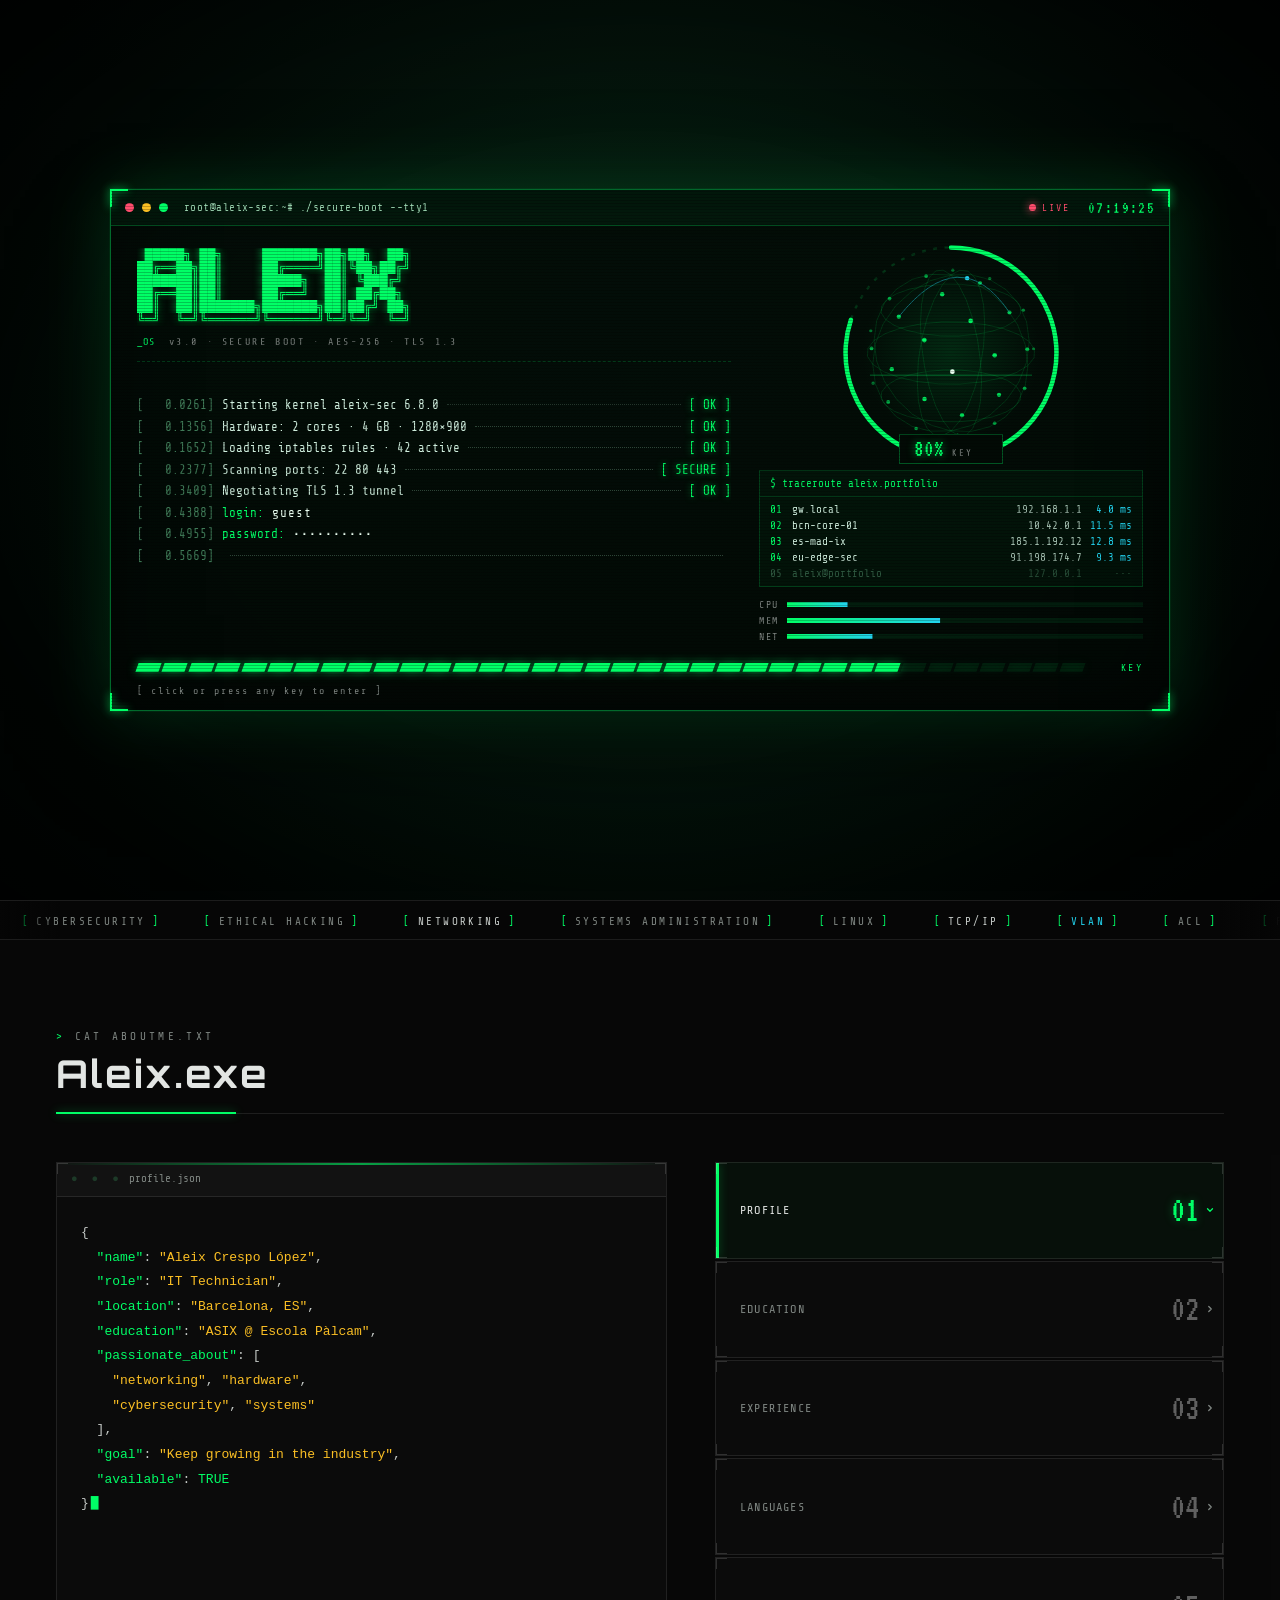
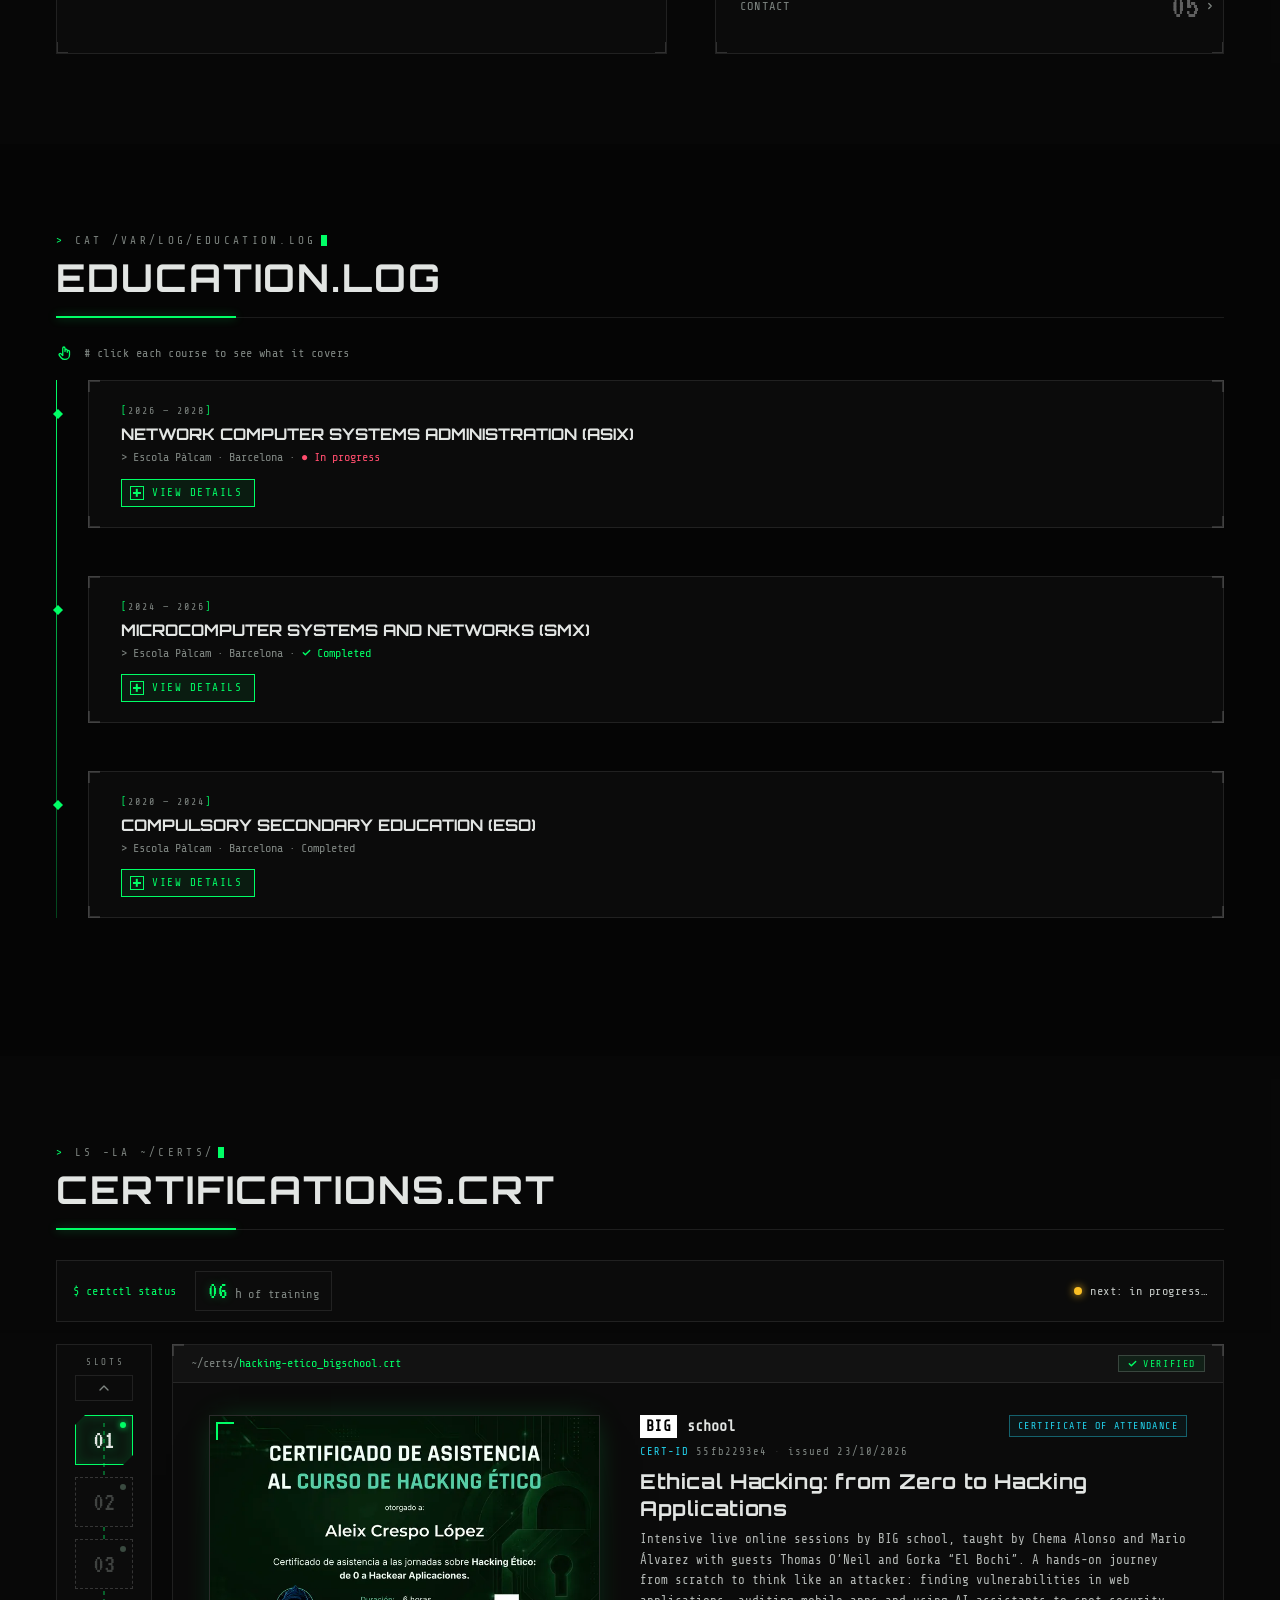
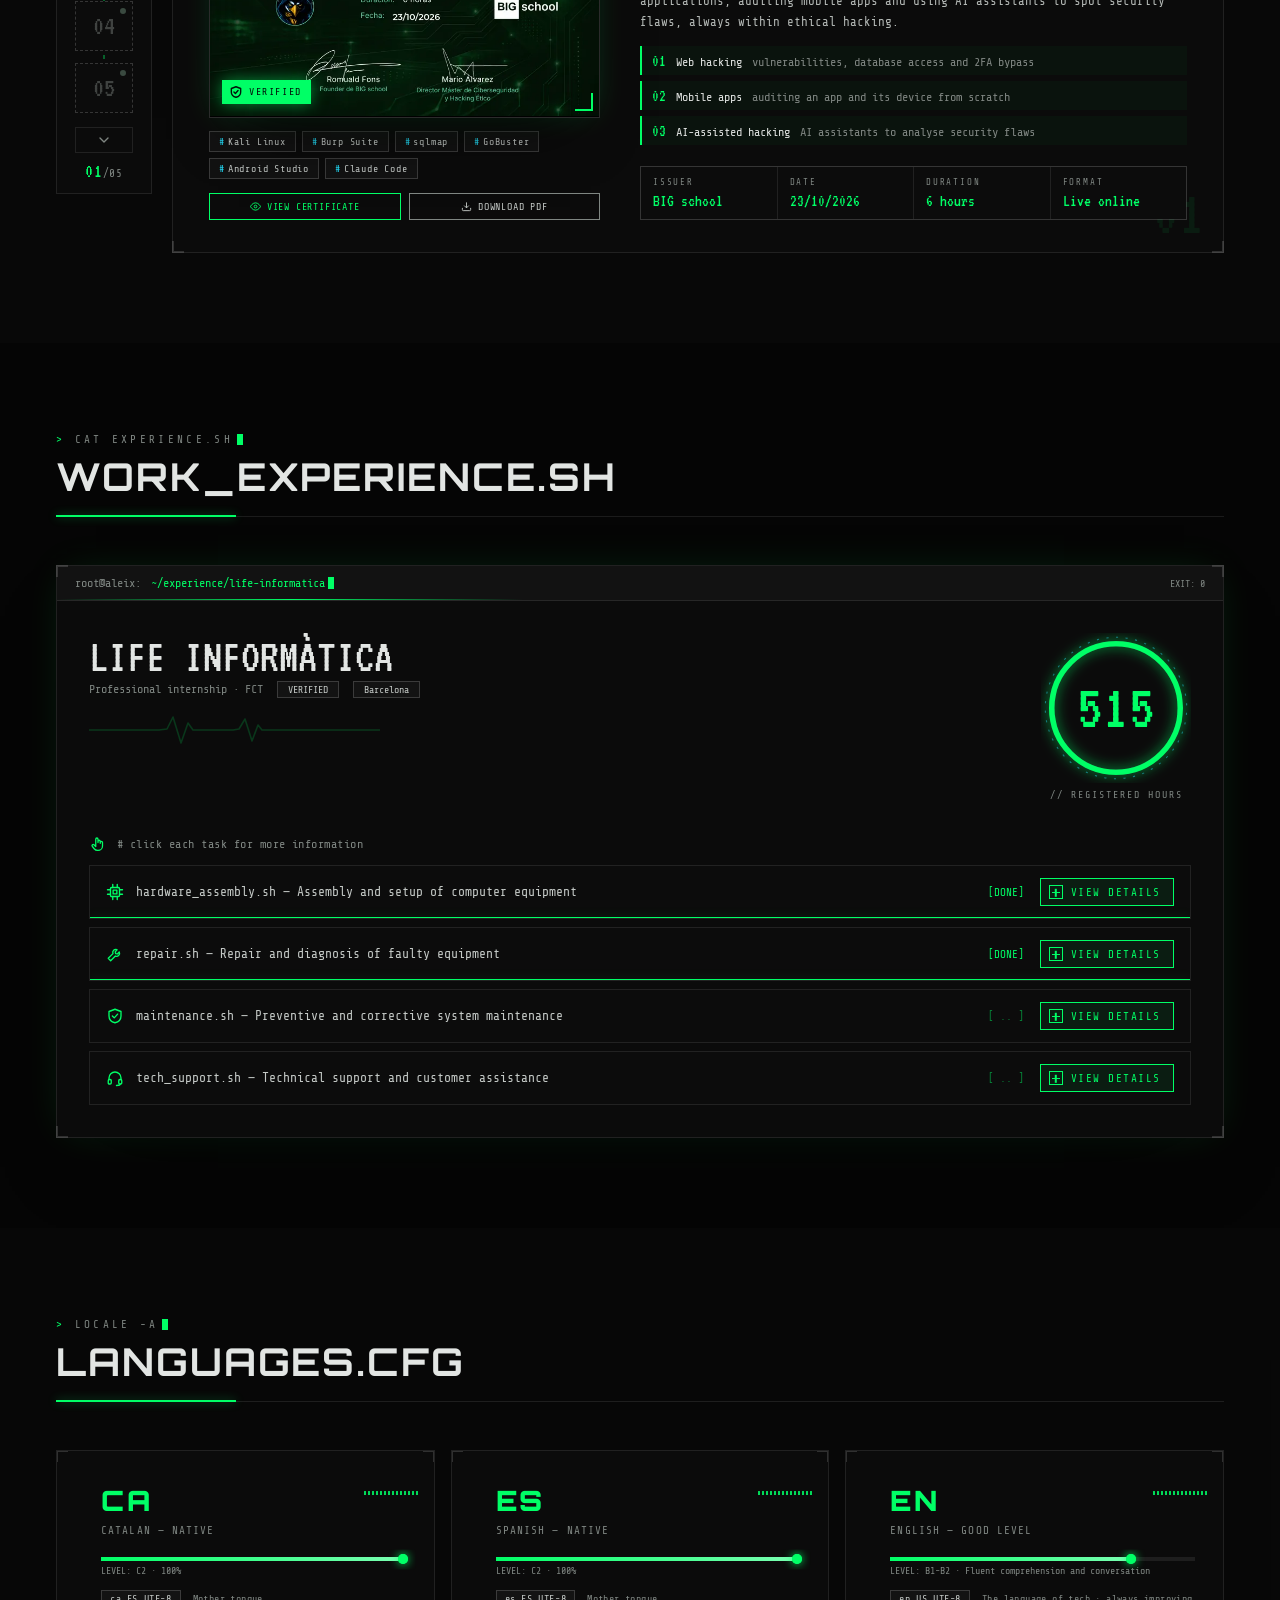
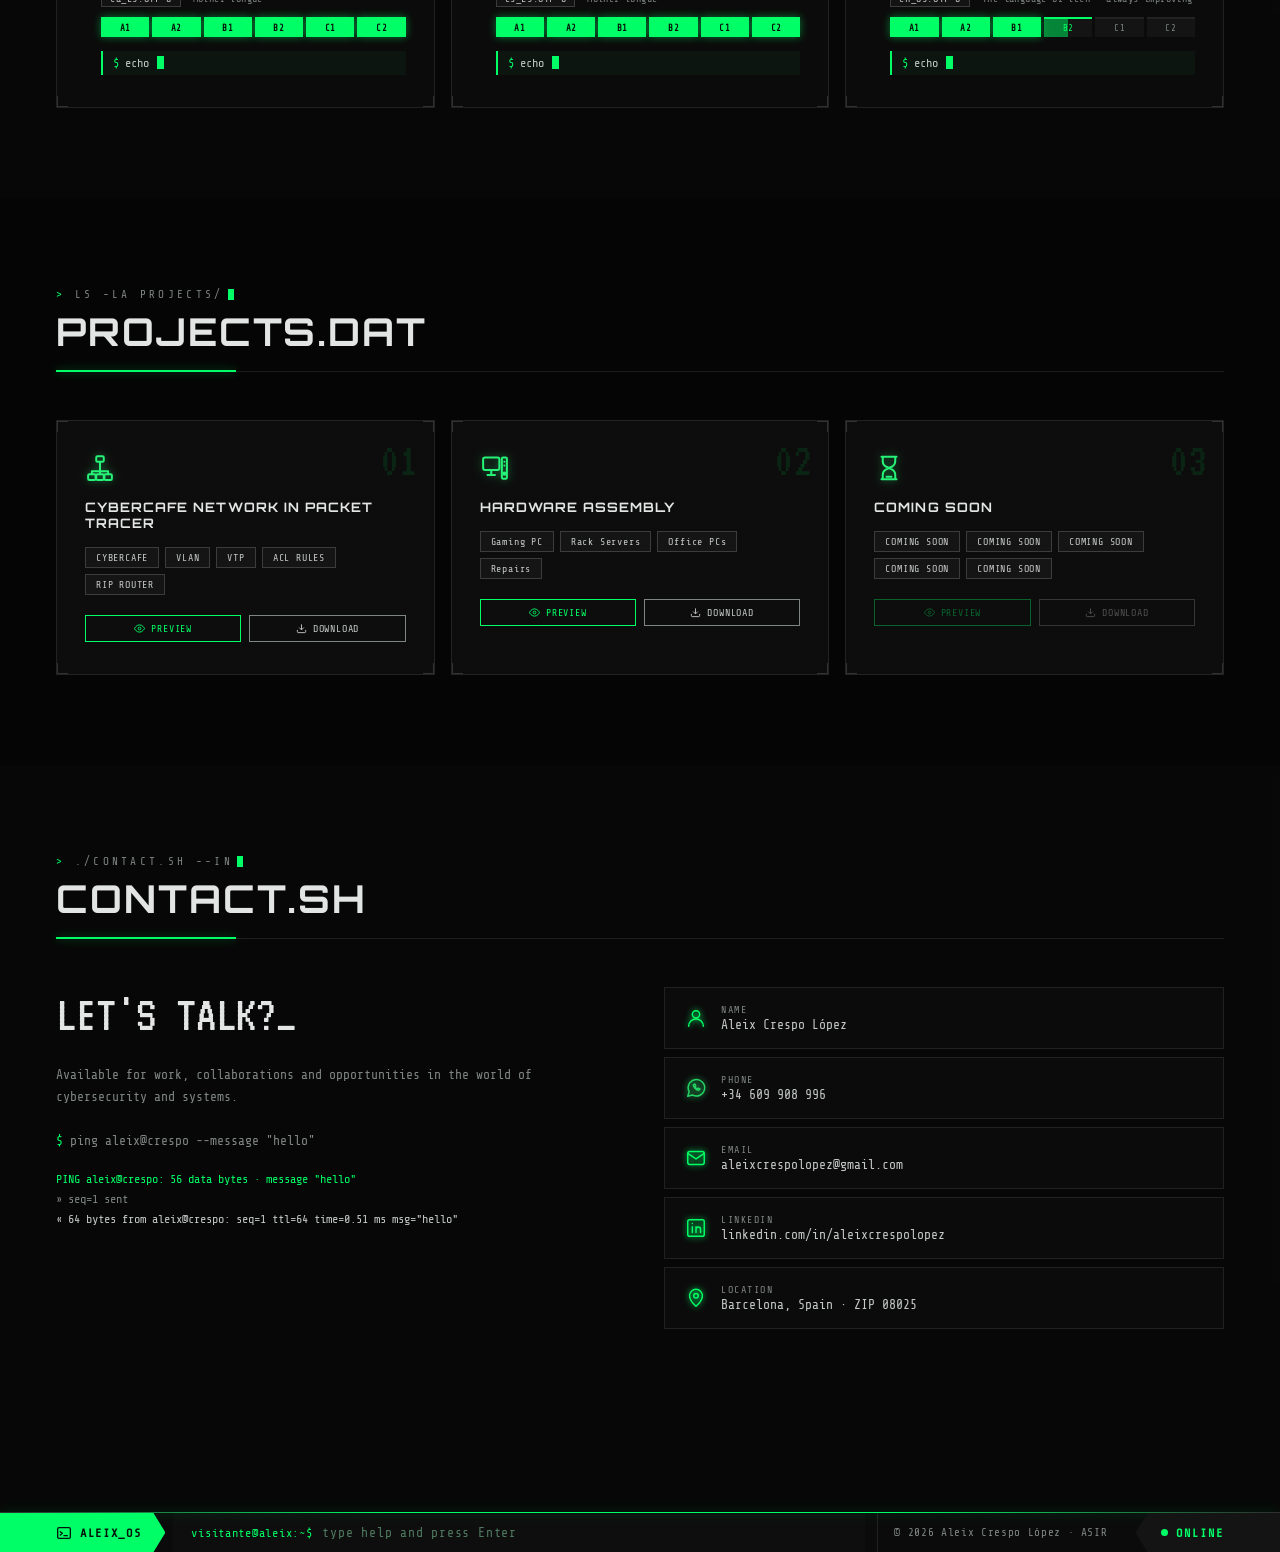
==== commit 74cb7949: "Add files via upload" ====
--- a/index.html
+++ b/index.html
@@ -2,6 +2,19 @@
 <html lang="es">
 <head>
 <meta charset="UTF-8">
+
+<!-- Metadatos de Open Graph para LinkedIn y redes sociales -->
+<meta property="og:type" content="website">
+<meta property="og:title" content="Aleix Crespo López | Portfolio">
+<meta property="og:description" content="Portfolio profesional de Aleix Crespo López. Técnico informático, ASIX, redes, sistemas y ciberseguridad.">
+<meta property="og:url" content="https://portfolio.aleixcrespo.workers.dev/">
+<meta property="og:image" content="https://portfolio.aleixcrespo.workers.dev/preview.jpg">
+<meta property="og:image:width" content="1200">
+<meta property="og:image:height" content="630">
+<meta property="og:locale" content="es_ES">
+
+<title>Aleix Crespo López | Portfolio</title>
+
 <meta name="viewport" content="width=device-width, initial-scale=1.0, viewport-fit=cover">
 <meta name="description" content="Portfolio de Aleix Crespo López: técnico informático de Barcelona, estudiante de ASIX, apasionado de las redes, los sistemas y la ciberseguridad.">
 <meta name="author" content="Aleix Crespo López">
@@ -9,13 +22,8 @@
 <script>try{if(localStorage.xtheme==="light")document.documentElement.dataset.theme="light"}catch(e){}</script>
 <meta name="color-scheme" content="dark">
 <meta name="referrer" content="strict-origin-when-cross-origin">
-<meta property="og:type" content="website">
-<meta property="og:title" content="Aleix Crespo López — Portfolio">
-<meta property="og:description" content="Técnico informático · ASIX · Redes, sistemas y ciberseguridad. Barcelona.">
-<meta property="og:locale" content="es_ES">
 <meta name="twitter:card" content="summary">
 <script type="application/ld+json">{"@context":"https://schema.org","@type":"Person","name":"Aleix Crespo López","jobTitle":"Técnico informático","address":{"@type":"PostalAddress","addressLocality":"Barcelona","addressCountry":"ES"},"alumniOf":{"@type":"EducationalOrganization","name":"Escola Pàlcam"},"knowsAbout":["Ciberseguridad","Redes","Administración de sistemas","Hardware"],"sameAs":["https://www.linkedin.com/in/aleixcrespolopez/"]}</script>
-<title>aleix@crespo:~$ portfolio</title>
 <link rel="icon" type="image/svg+xml" href="data:image/svg+xml,%3Csvg xmlns='http://www.w3.org/2000/svg' viewBox='0 0 32 32'%3E%3Crect width='32' height='32' rx='4' fill='%23020c02'/%3E%3Crect x='1' y='1' width='30' height='30' rx='3' fill='none' stroke='%2300ff41' stroke-width='1.2'/%3E%3Crect x='1' y='1' width='30' height='8' rx='3' fill='%230a1a0a'/%3E%3Ccircle cx='6' cy='5' r='1.5' fill='%23ff3c3c'/%3E%3Ccircle cx='11' cy='5' r='1.5' fill='%23ffff00'/%3E%3Ccircle cx='16' cy='5' r='1.5' fill='%2300ff41'/%3E%3Ctext x='4' y='22' font-family='monospace' font-size='11' fill='%2300ff41'%3E%26gt%3B_%3C/text%3E%3C/svg%3E">
 <link rel="preconnect" href="https://fonts.googleapis.com">
 <link rel="preconnect" href="https://fonts.gstatic.com" crossorigin>
@@ -573,4 +581,4 @@
 
 <script src="js/app.js?v=20261029i"></script>
 </body>
-</html>
+</html>
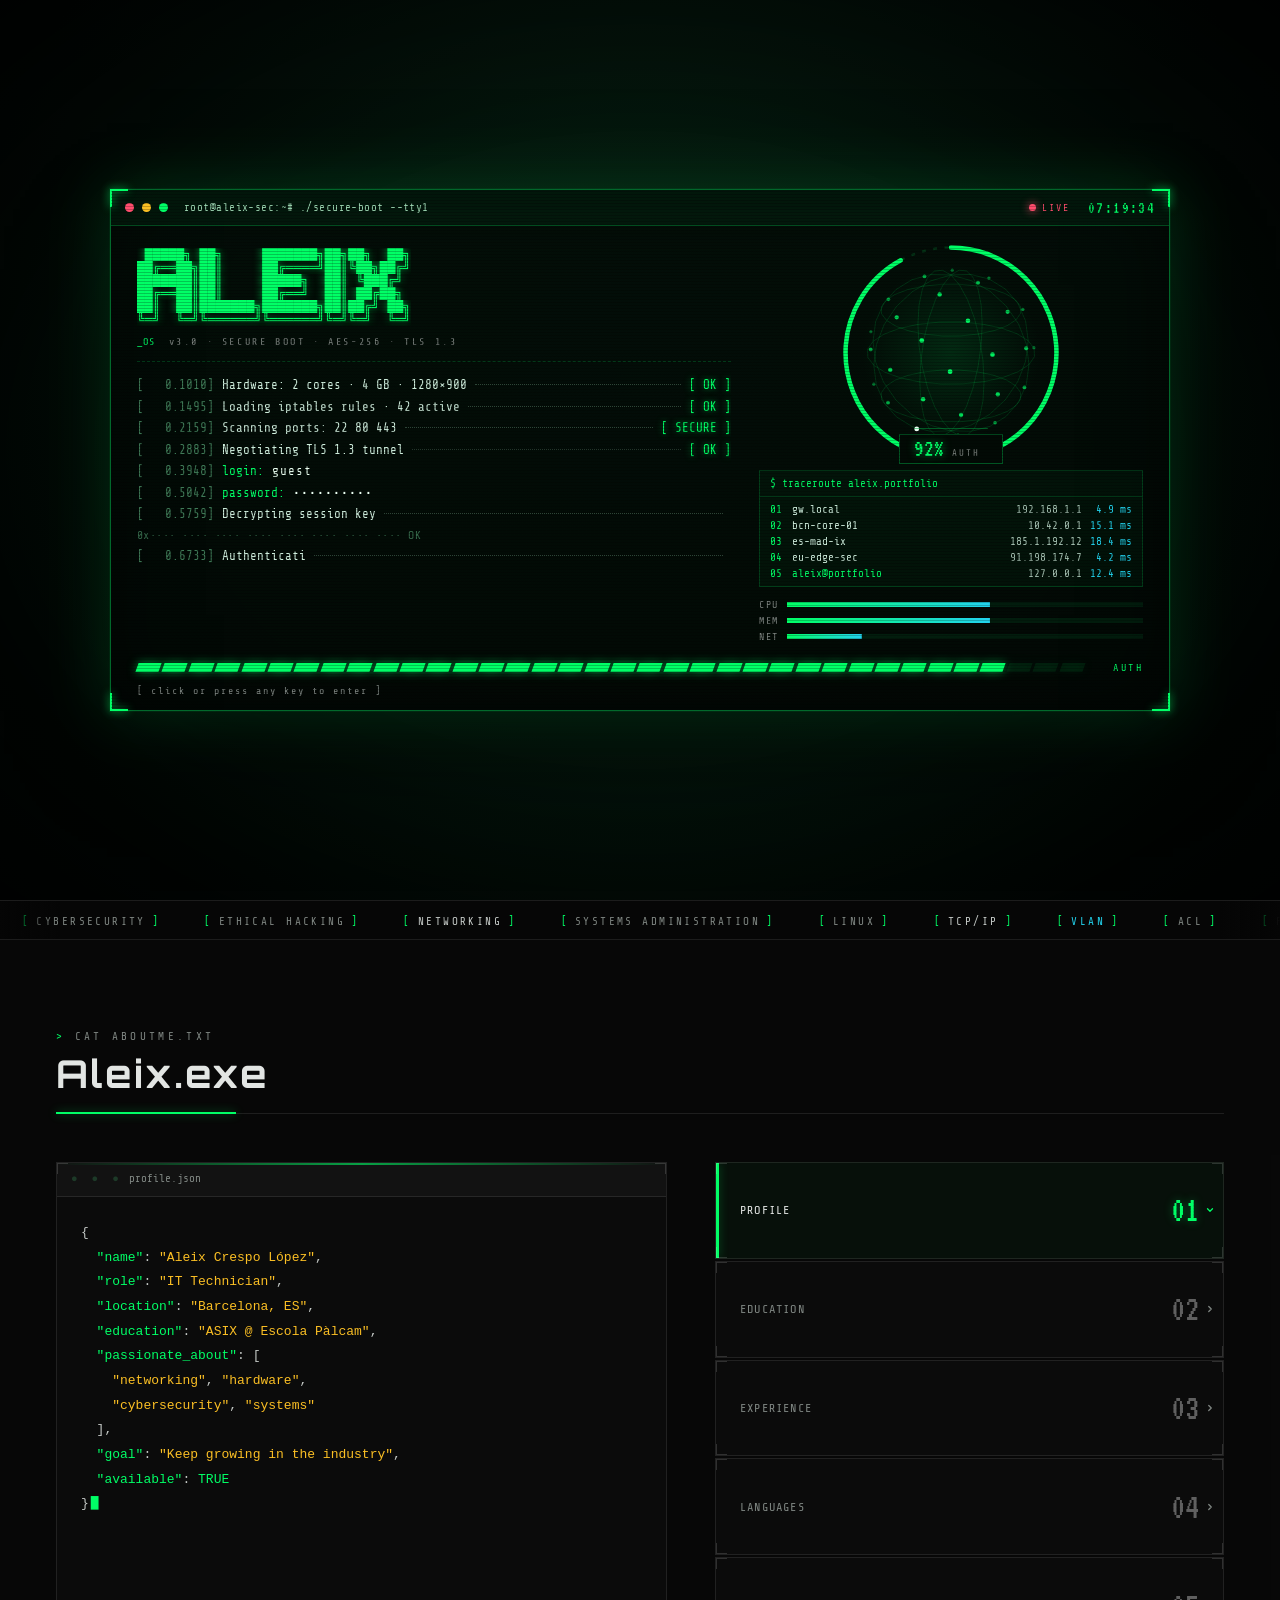
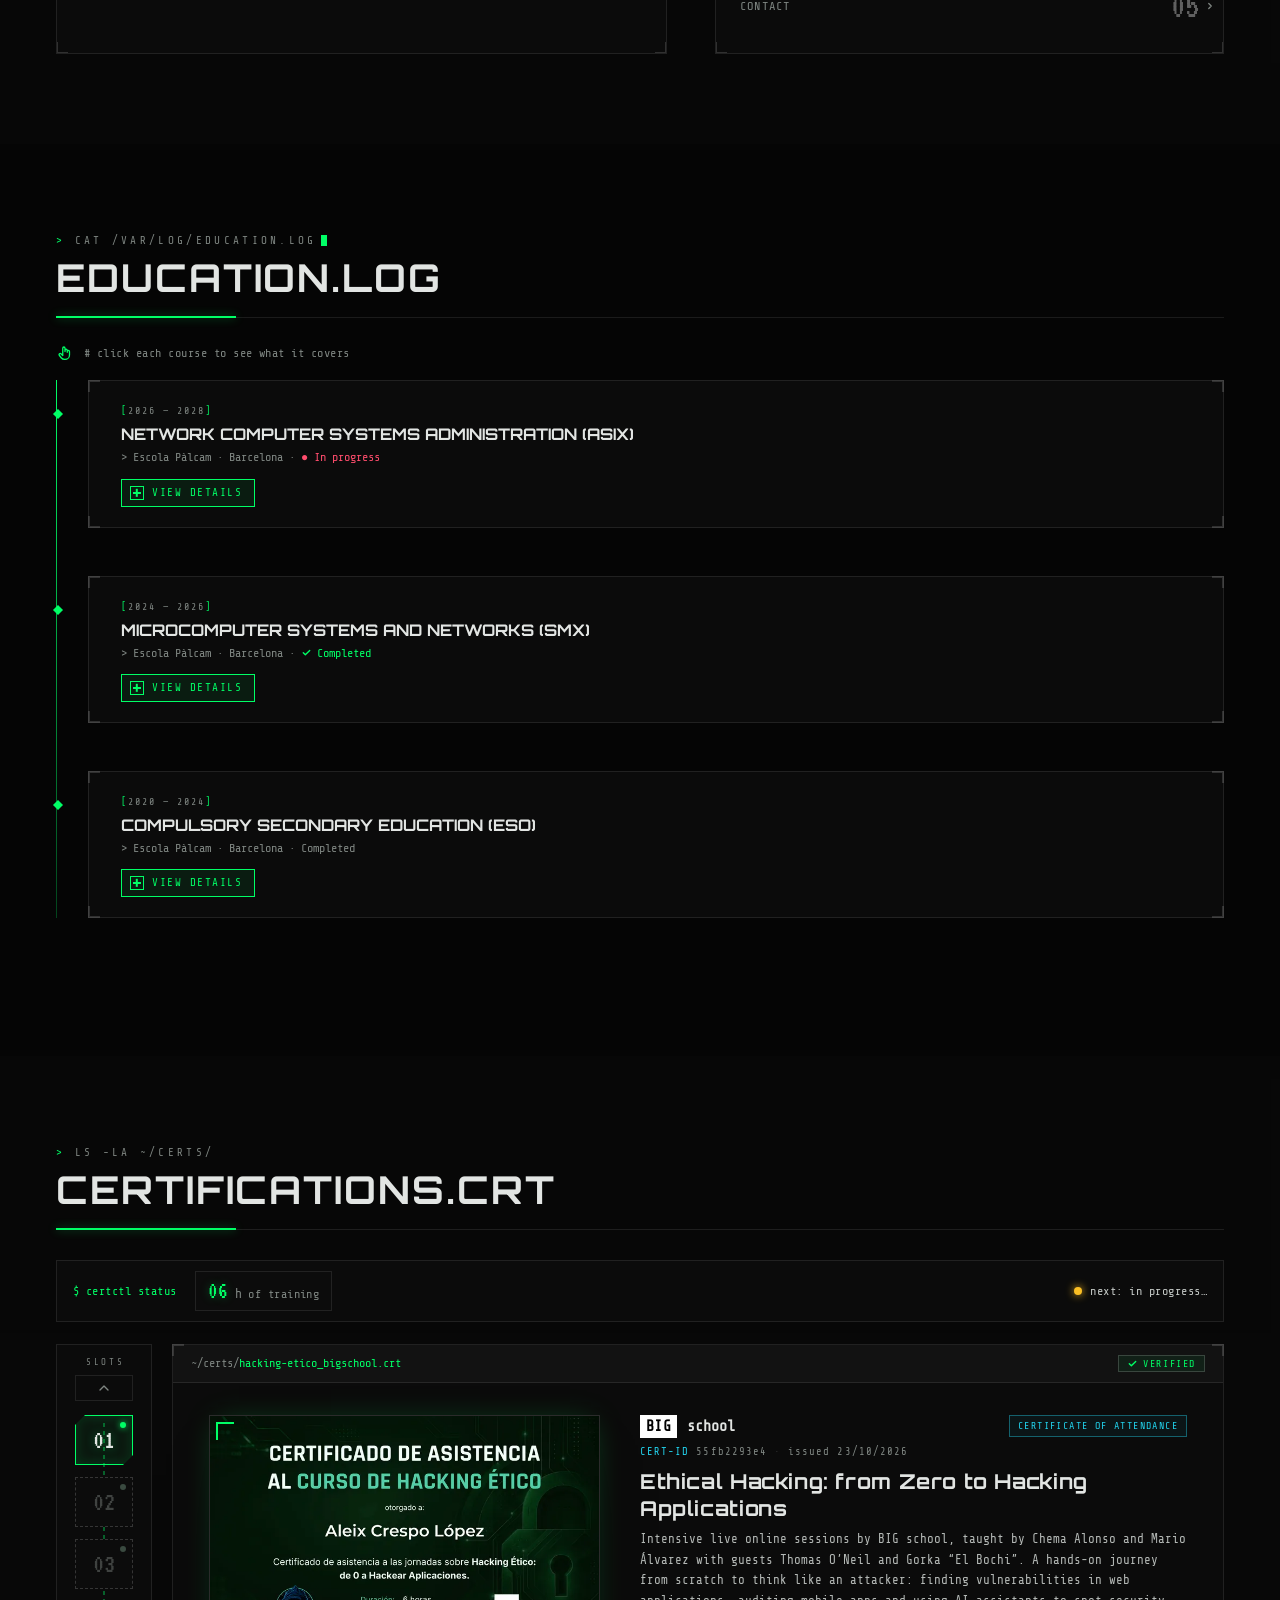
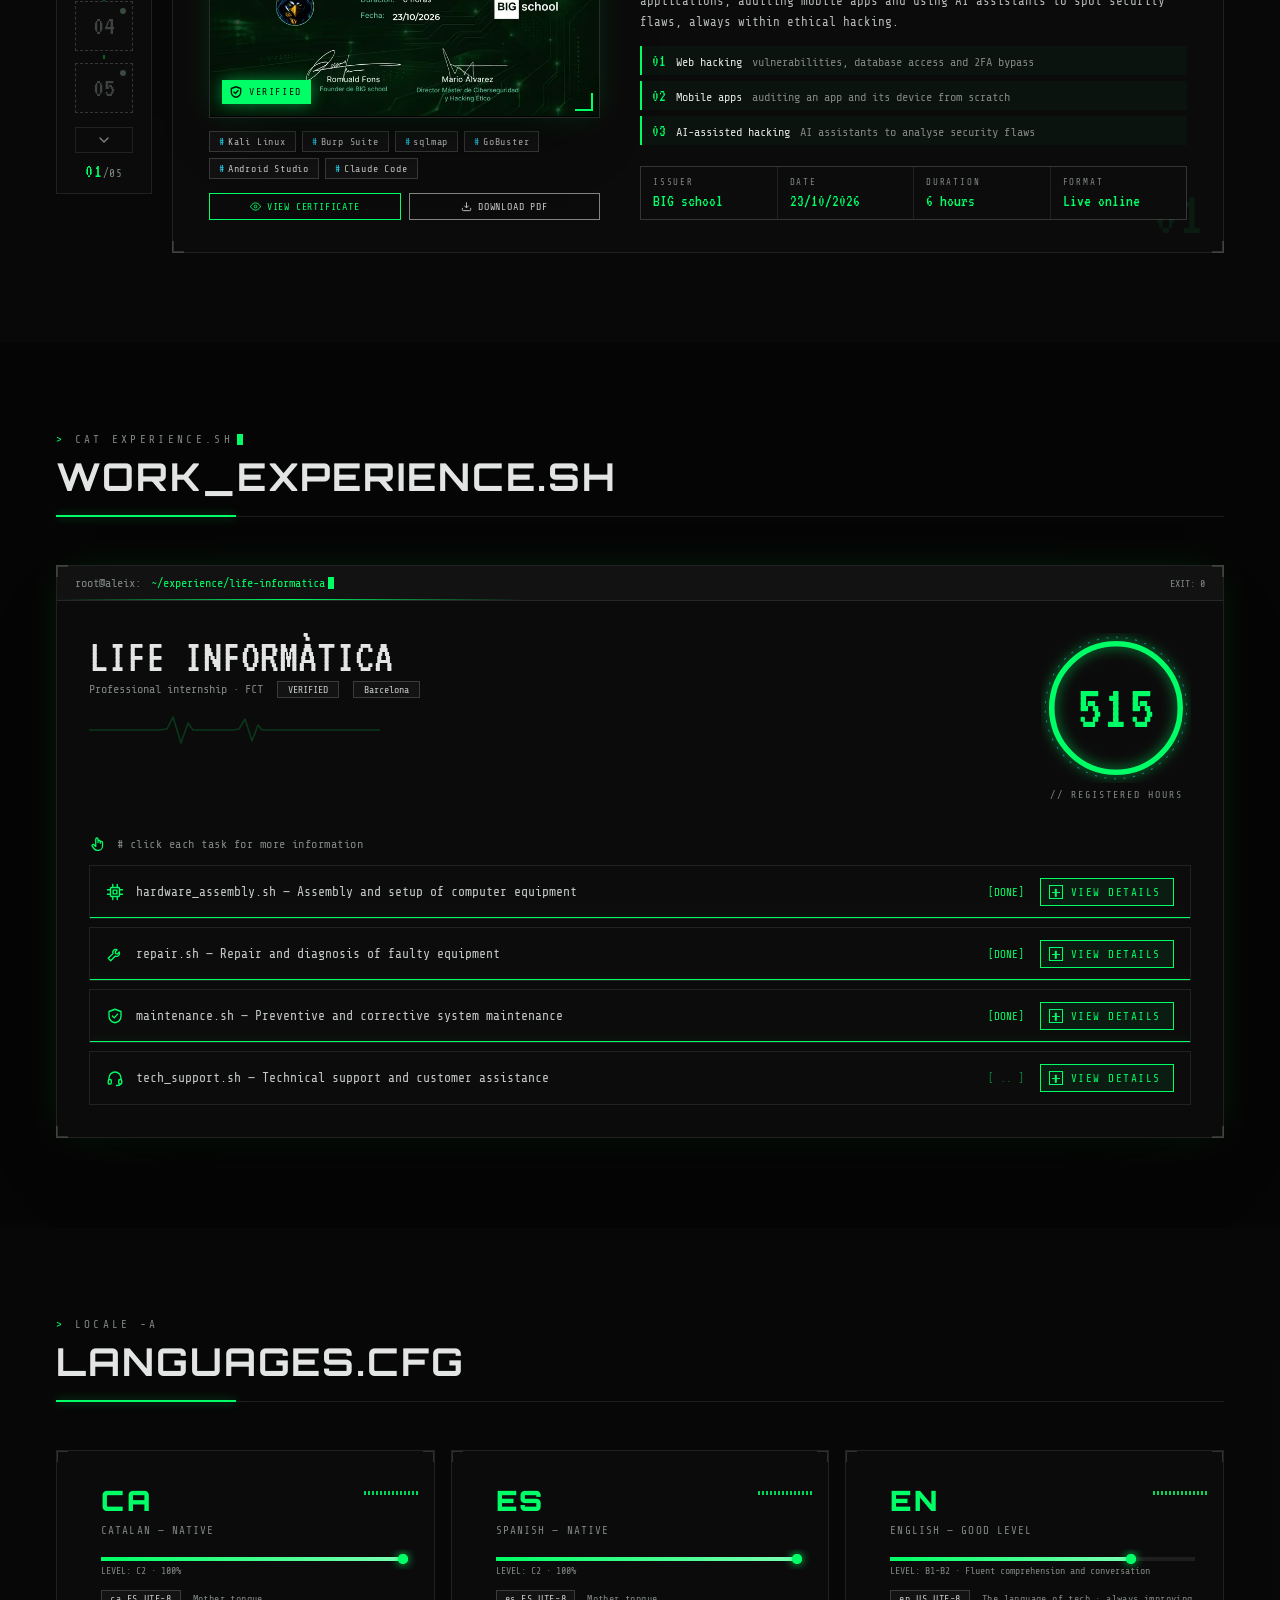
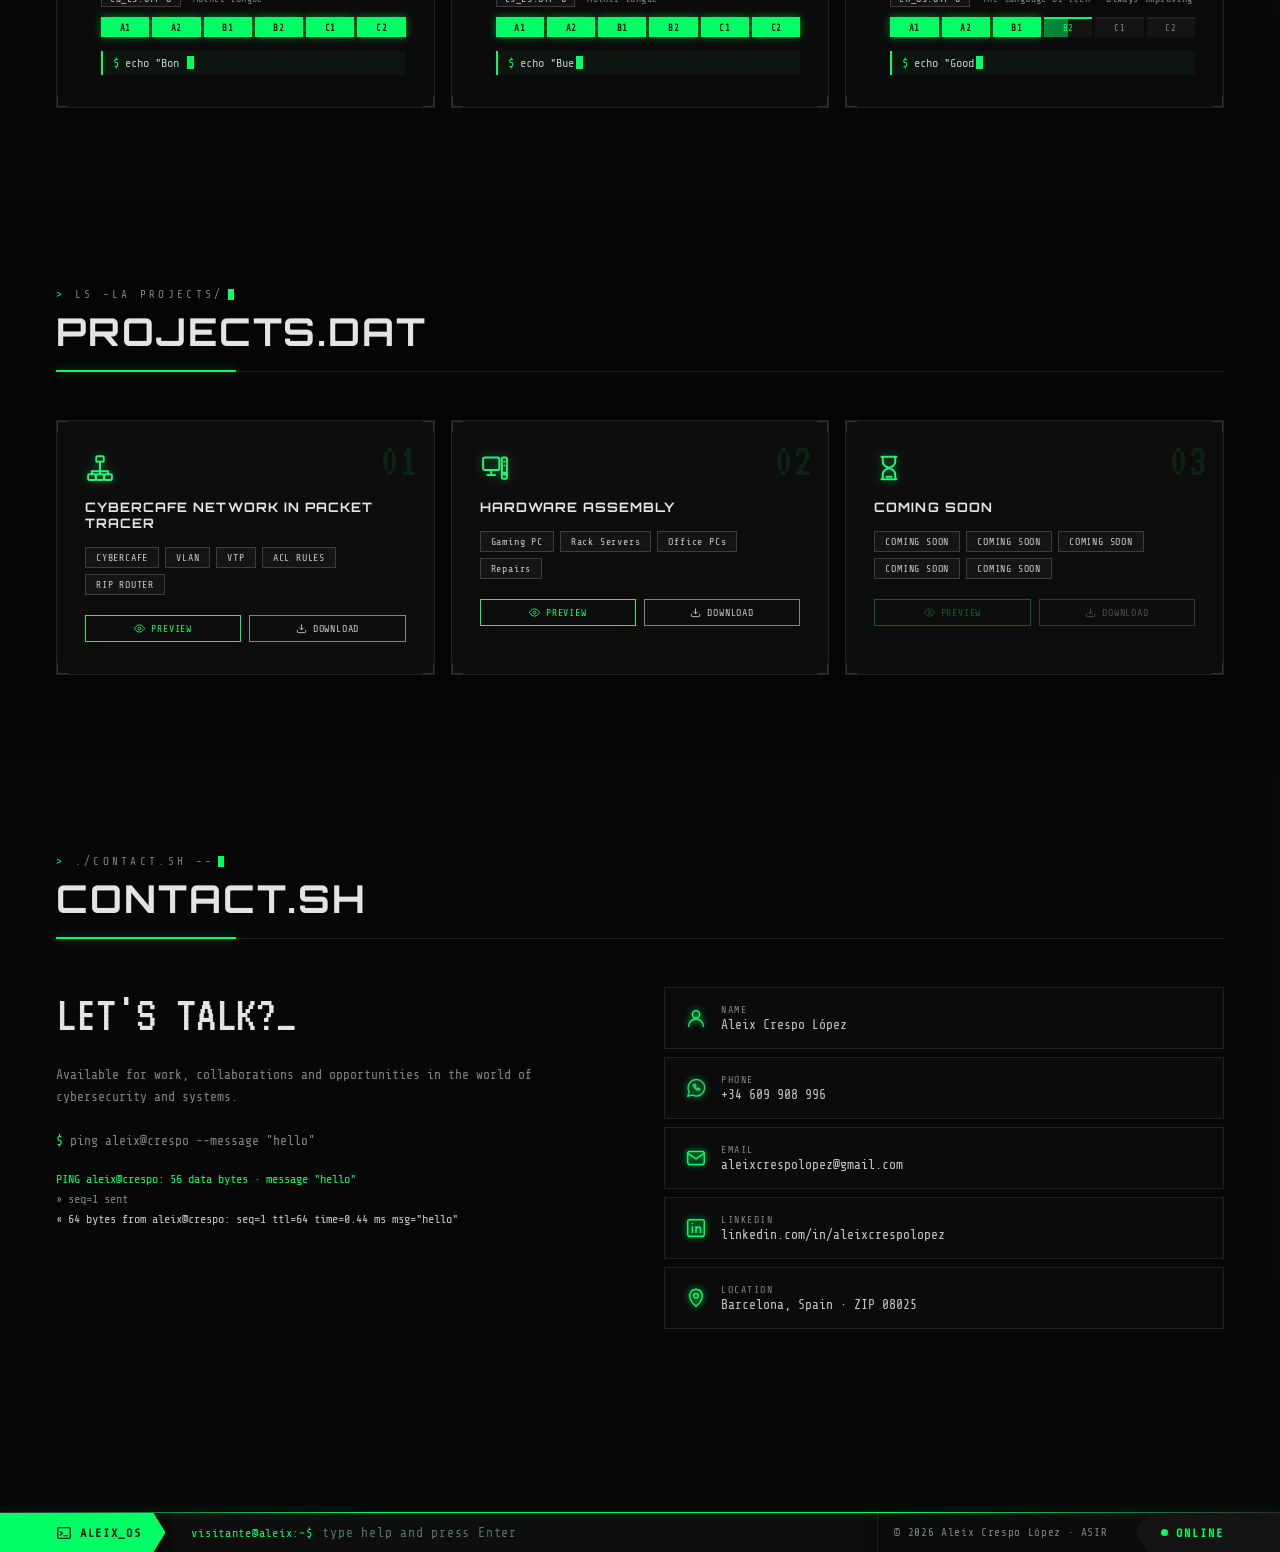
==== commit 8307c49b: "Add files via upload" ====
--- a/index.html
+++ b/index.html
@@ -2,19 +2,6 @@
 <html lang="es">
 <head>
 <meta charset="UTF-8">
-
-<!-- Metadatos de Open Graph para LinkedIn y redes sociales -->
-<meta property="og:type" content="website">
-<meta property="og:title" content="Aleix Crespo López | Portfolio">
-<meta property="og:description" content="Portfolio profesional de Aleix Crespo López. Técnico informático, ASIX, redes, sistemas y ciberseguridad.">
-<meta property="og:url" content="https://portfolio.aleixcrespo.workers.dev/">
-<meta property="og:image" content="https://portfolio.aleixcrespo.workers.dev/preview.jpg">
-<meta property="og:image:width" content="1200">
-<meta property="og:image:height" content="630">
-<meta property="og:locale" content="es_ES">
-
-<title>Aleix Crespo López | Portfolio</title>
-
 <meta name="viewport" content="width=device-width, initial-scale=1.0, viewport-fit=cover">
 <meta name="description" content="Portfolio de Aleix Crespo López: técnico informático de Barcelona, estudiante de ASIX, apasionado de las redes, los sistemas y la ciberseguridad.">
 <meta name="author" content="Aleix Crespo López">
@@ -22,8 +9,13 @@
 <script>try{if(localStorage.xtheme==="light")document.documentElement.dataset.theme="light"}catch(e){}</script>
 <meta name="color-scheme" content="dark">
 <meta name="referrer" content="strict-origin-when-cross-origin">
+<meta property="og:type" content="website">
+<meta property="og:title" content="Aleix Crespo López — Portfolio">
+<meta property="og:description" content="Técnico informático · ASIX · Redes, sistemas y ciberseguridad. Barcelona.">
+<meta property="og:locale" content="es_ES">
 <meta name="twitter:card" content="summary">
 <script type="application/ld+json">{"@context":"https://schema.org","@type":"Person","name":"Aleix Crespo López","jobTitle":"Técnico informático","address":{"@type":"PostalAddress","addressLocality":"Barcelona","addressCountry":"ES"},"alumniOf":{"@type":"EducationalOrganization","name":"Escola Pàlcam"},"knowsAbout":["Ciberseguridad","Redes","Administración de sistemas","Hardware"],"sameAs":["https://www.linkedin.com/in/aleixcrespolopez/"]}</script>
+<title>aleix@crespo:~$ portfolio</title>
 <link rel="icon" type="image/svg+xml" href="data:image/svg+xml,%3Csvg xmlns='http://www.w3.org/2000/svg' viewBox='0 0 32 32'%3E%3Crect width='32' height='32' rx='4' fill='%23020c02'/%3E%3Crect x='1' y='1' width='30' height='30' rx='3' fill='none' stroke='%2300ff41' stroke-width='1.2'/%3E%3Crect x='1' y='1' width='30' height='8' rx='3' fill='%230a1a0a'/%3E%3Ccircle cx='6' cy='5' r='1.5' fill='%23ff3c3c'/%3E%3Ccircle cx='11' cy='5' r='1.5' fill='%23ffff00'/%3E%3Ccircle cx='16' cy='5' r='1.5' fill='%2300ff41'/%3E%3Ctext x='4' y='22' font-family='monospace' font-size='11' fill='%2300ff41'%3E%26gt%3B_%3C/text%3E%3C/svg%3E">
 <link rel="preconnect" href="https://fonts.googleapis.com">
 <link rel="preconnect" href="https://fonts.gstatic.com" crossorigin>
@@ -31,8 +23,8 @@
 <link rel="preload" as="style" href="https://fonts.googleapis.com/css2?family=Share+Tech+Mono&family=VT323&family=Orbitron:wght@700;900&display=swap">
 <link rel="stylesheet" href="https://fonts.googleapis.com/css2?family=Share+Tech+Mono&family=VT323&family=Orbitron:wght@700;900&display=swap" media="print" onload="this.media='all'">
 <noscript><link rel="stylesheet" href="https://fonts.googleapis.com/css2?family=Share+Tech+Mono&family=VT323&family=Orbitron:wght@700;900&display=swap"></noscript>
-<link rel="preload" as="script" href="js/app.js?v=20261029i">
-<link rel="stylesheet" href="css/styles.css?v=20261029i">
+<link rel="preload" as="script" href="js/app.js?v=20261103a">
+<link rel="stylesheet" href="css/styles.css?v=20261103a">
 <noscript><style>#boot{display:none!important}</style></noscript>
 </head>
 <body>
@@ -579,6 +571,6 @@
   </div>
 </footer>
 
-<script src="js/app.js?v=20261029i"></script>
+<script src="js/app.js?v=20261103a"></script>
 </body>
-</html>+</html>
--- a/css/styles.css
+++ b/css/styles.css
@@ -2451,3 +2451,21 @@
 /* modo claro: el radar de la foto más visible */
 html[data-theme=light] .xsweep{background:conic-gradient(from 0deg,rgba(0,140,60,.38),rgba(0,140,60,.12) 40deg,transparent 70deg)}
 html[data-theme=light] .xradar{opacity:1}
+
+/* =====================================================
+   Responsive del hero: el radar de la foto nunca pisa la terminal
+   ===================================================== */
+@media(min-width:901px) and (max-width:1199px){
+  .hero{grid-template-columns:1.2fr 1fr}
+  .hero-left{padding:80px 28px 80px 40px}
+  .hero-right{padding:80px 20px}
+  .photo-frame{width:220px}
+  .xradar{width:calc(100% + 180px)}
+  .photo-label{top:calc(100% + 104px);left:-60px;right:-60px;white-space:nowrap}
+}
+@media(max-width:900px){
+  .hero-right{padding:150px 28px 170px!important}
+}
+@media(max-width:600px){
+  .hero-right{padding:100px 16px 130px!important}
+}
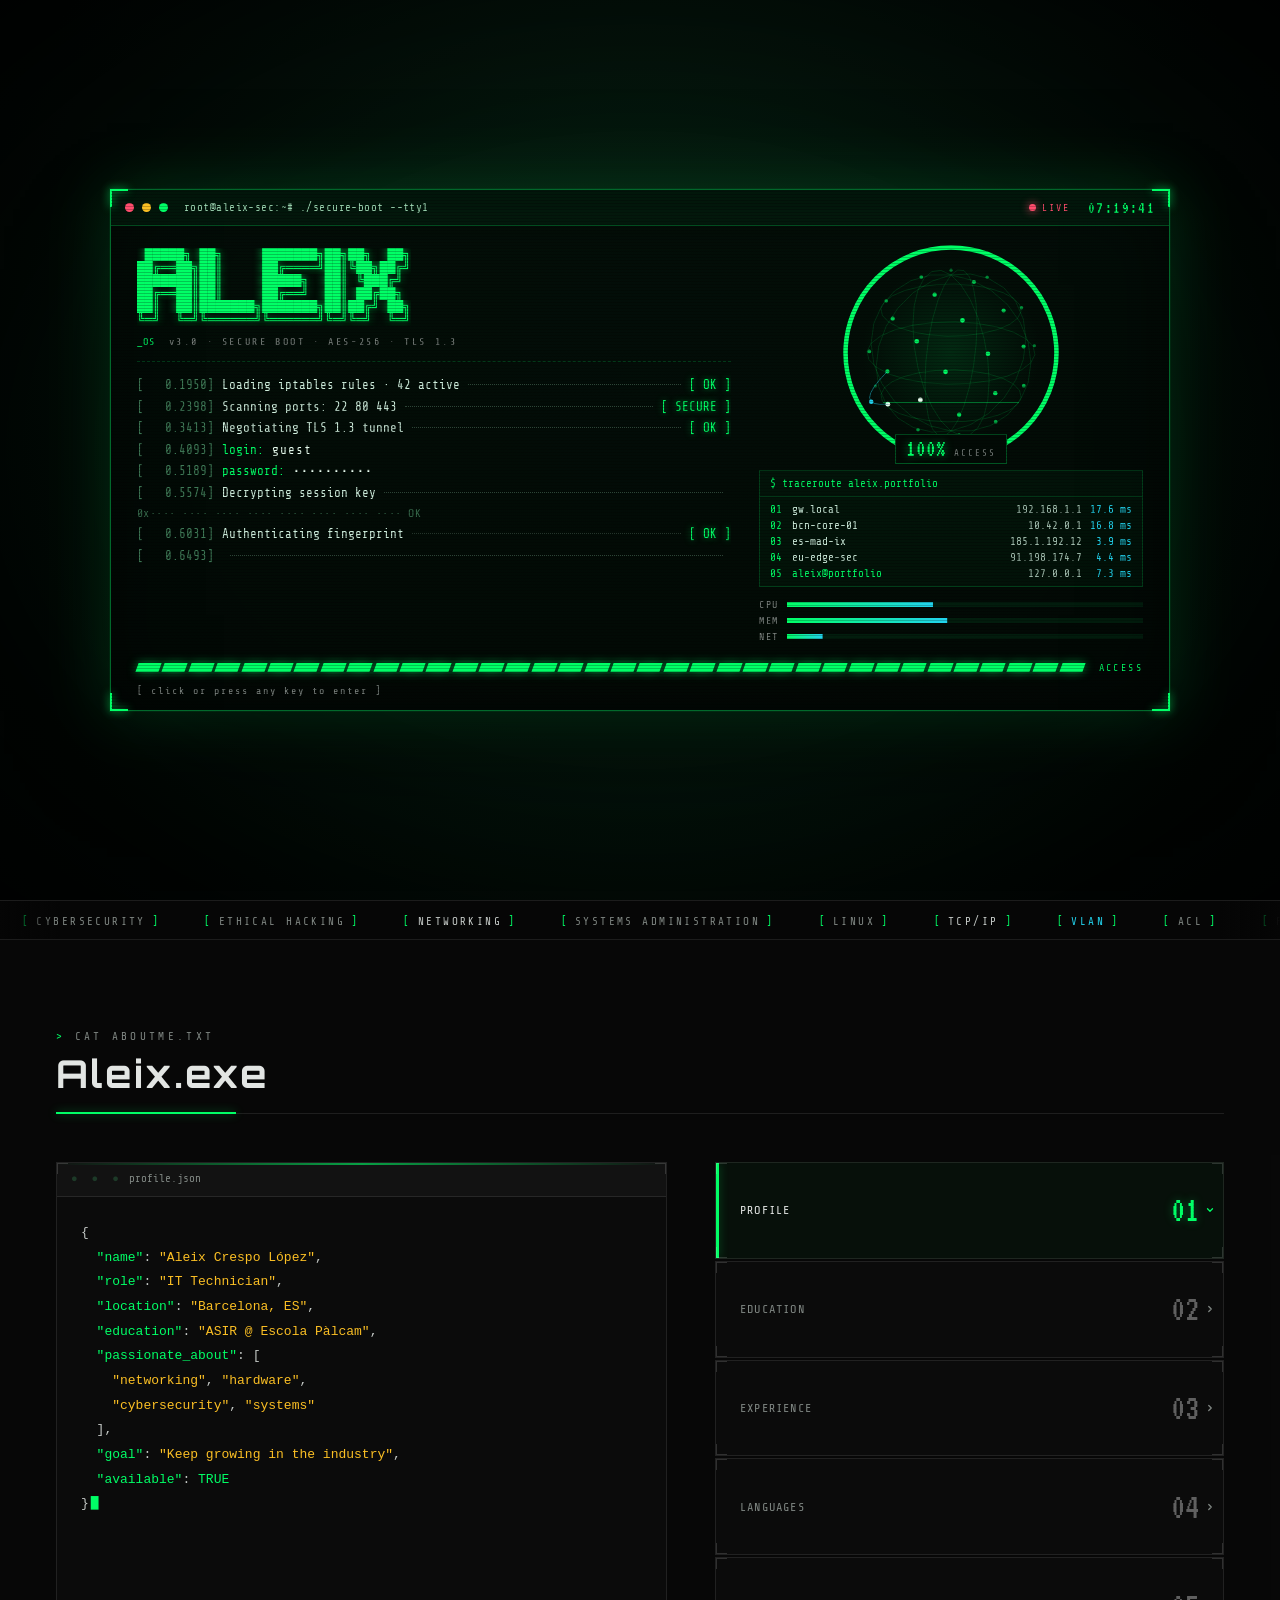
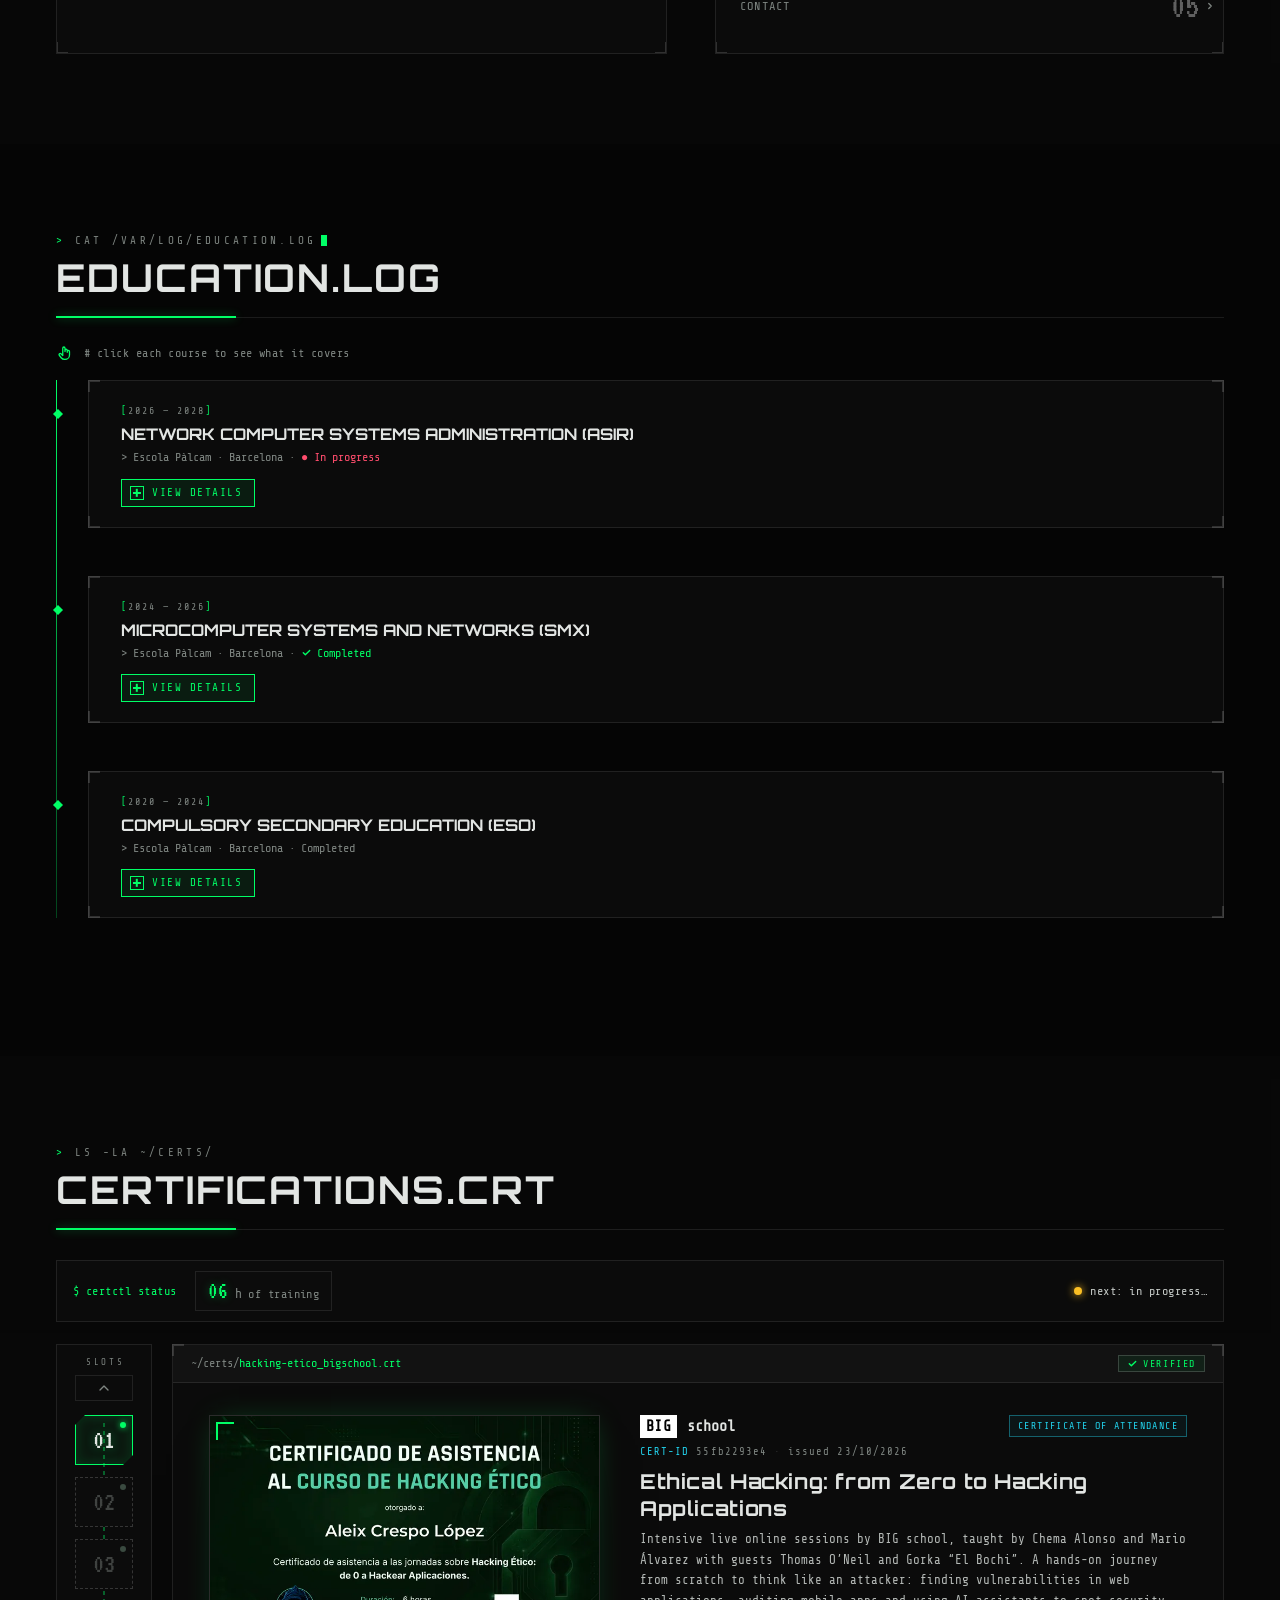
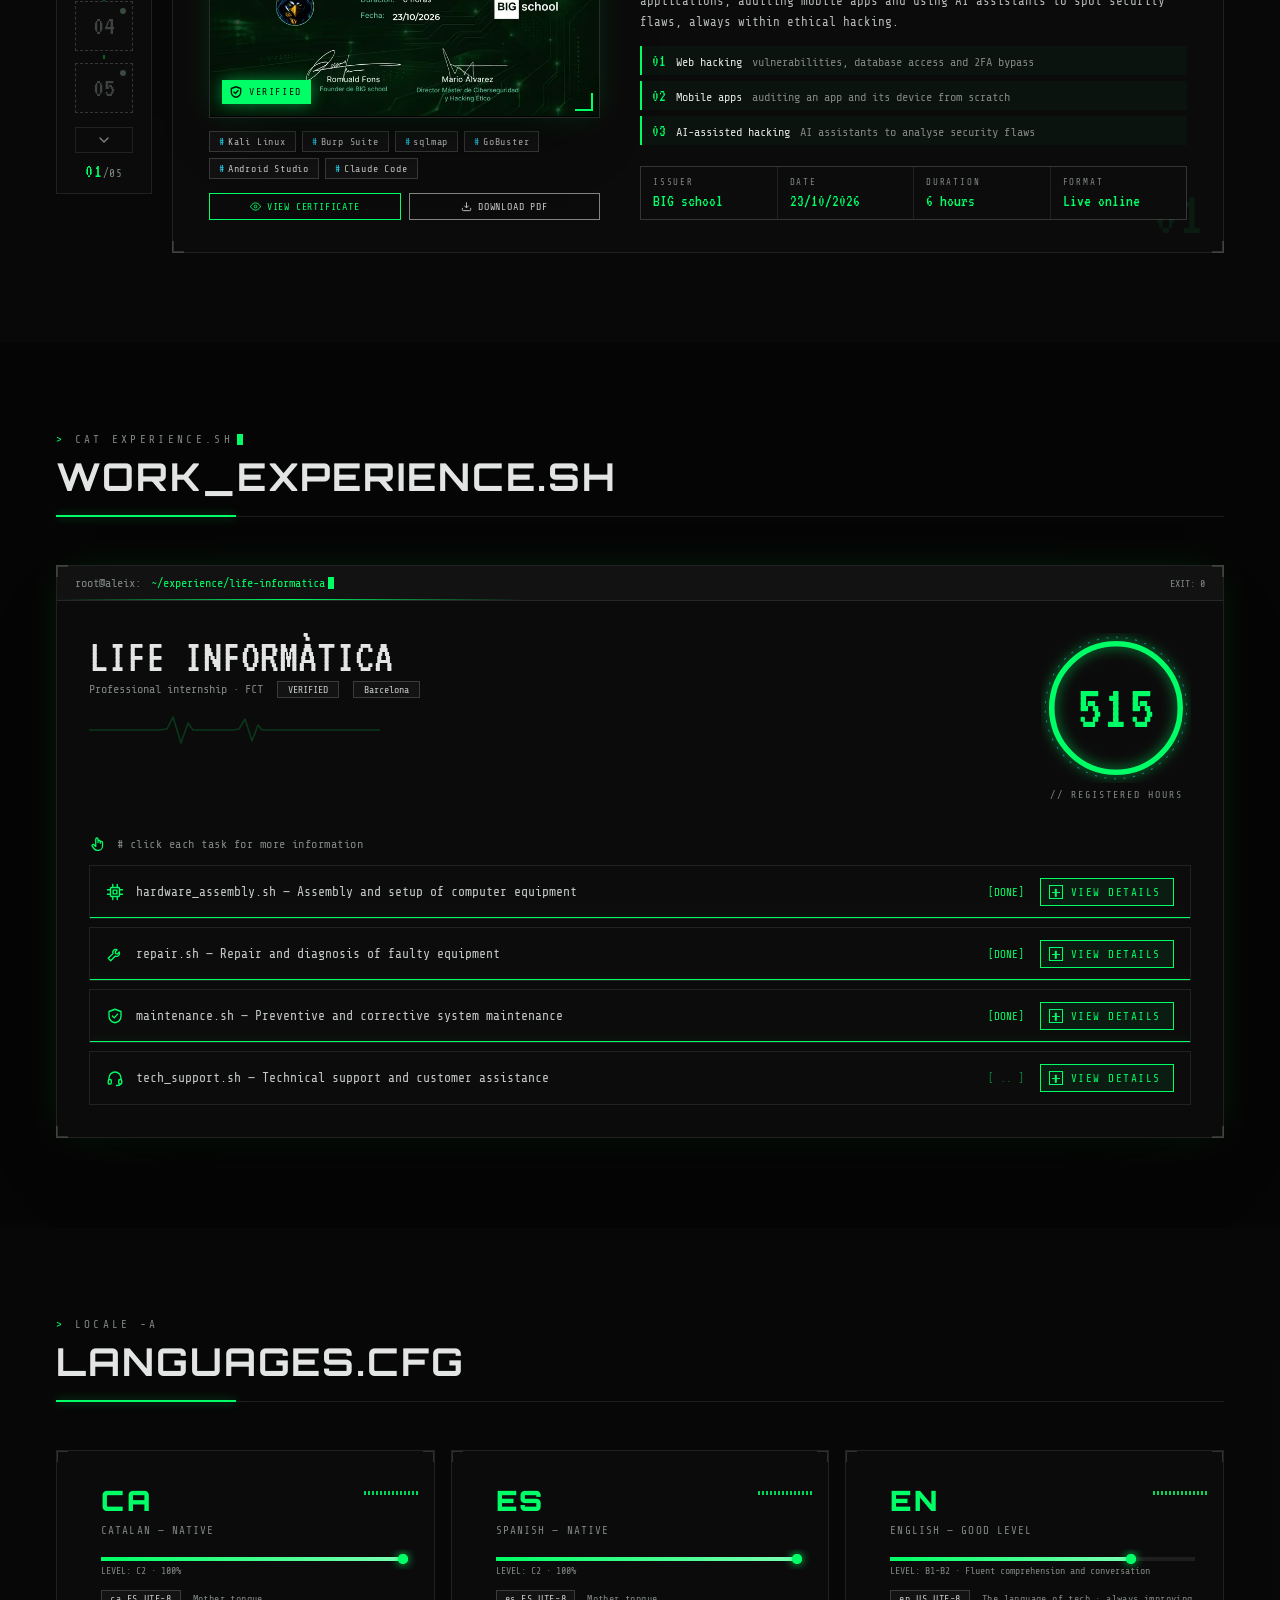
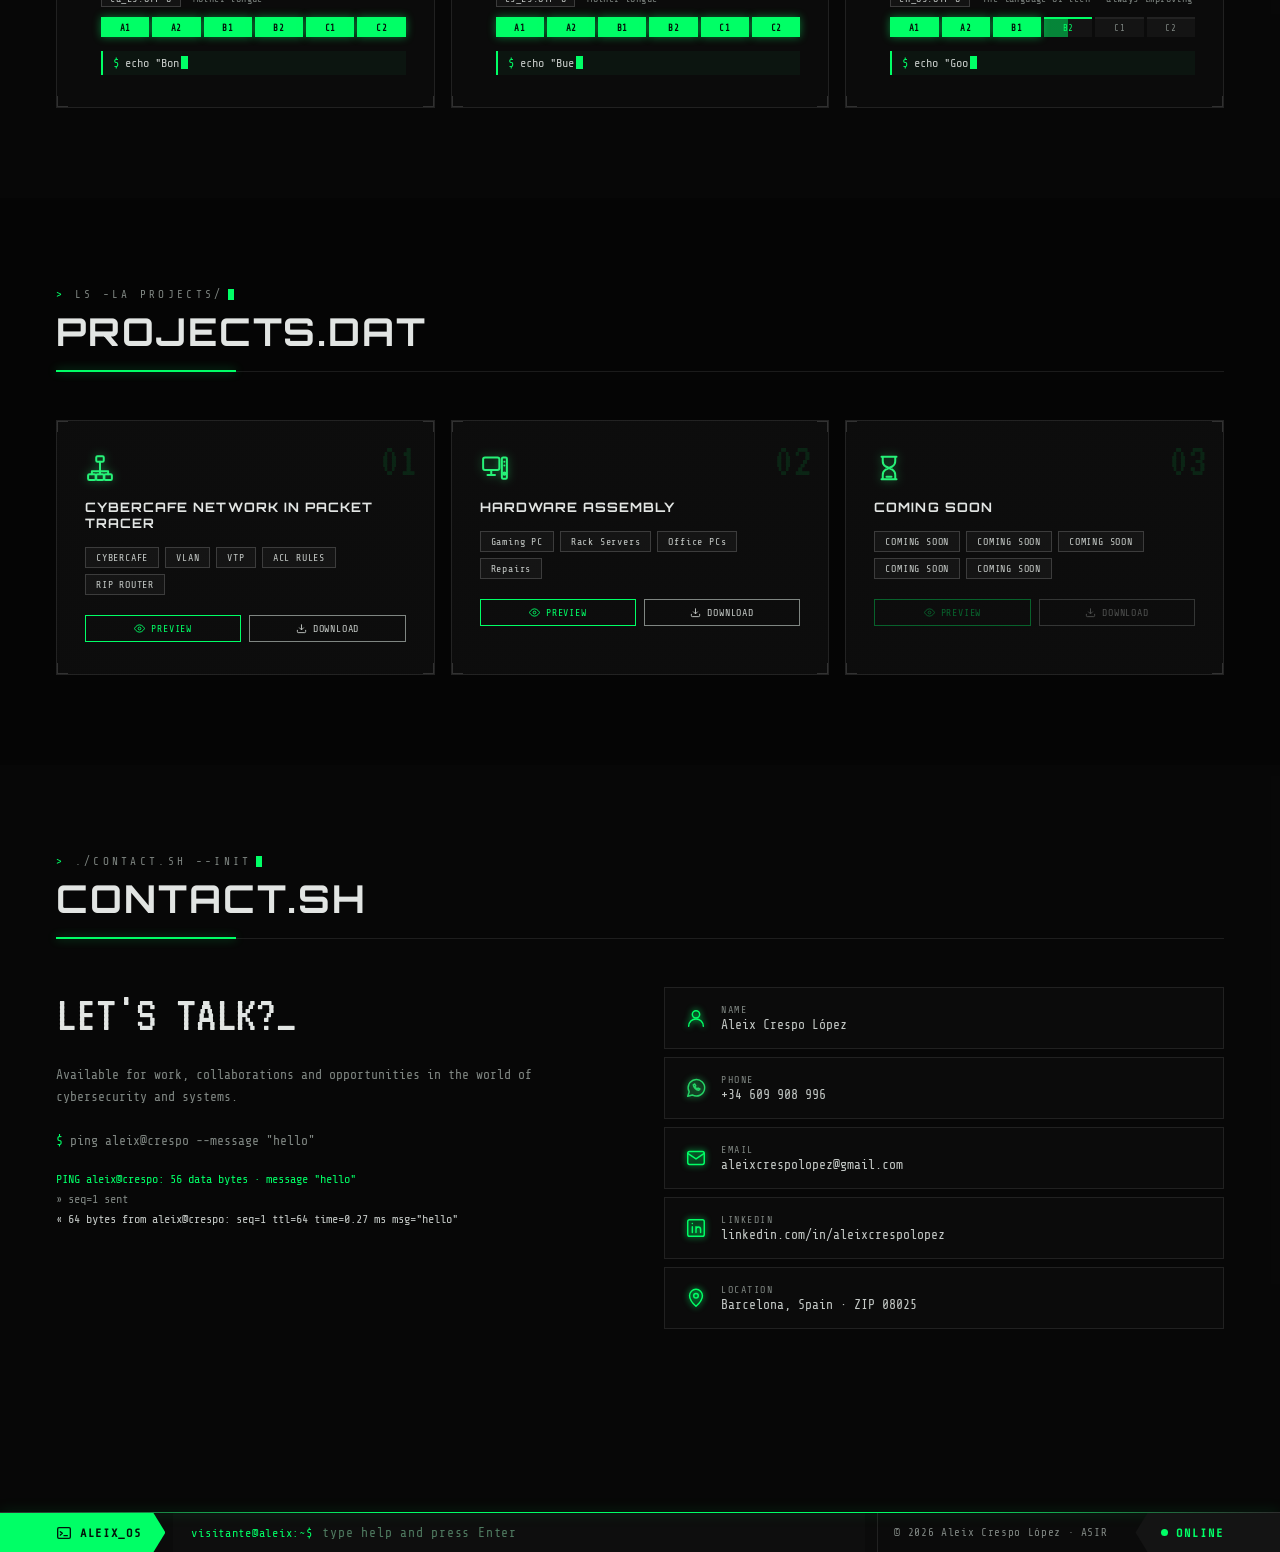
==== commit 20e05d9f: "Add files via upload" ====
--- a/index.html
+++ b/index.html
@@ -3,7 +3,7 @@
 <head>
 <meta charset="UTF-8">
 <meta name="viewport" content="width=device-width, initial-scale=1.0, viewport-fit=cover">
-<meta name="description" content="Portfolio de Aleix Crespo López: técnico informático de Barcelona, estudiante de ASIX, apasionado de las redes, los sistemas y la ciberseguridad.">
+<meta name="description" content="Portfolio de Aleix Crespo López: técnico informático de Barcelona, estudiante de asir, apasionado de las redes, los sistemas y la ciberseguridad.">
 <meta name="author" content="Aleix Crespo López">
 <meta name="theme-color" content="#050505">
 <script>try{if(localStorage.xtheme==="light")document.documentElement.dataset.theme="light"}catch(e){}</script>
@@ -11,7 +11,7 @@
 <meta name="referrer" content="strict-origin-when-cross-origin">
 <meta property="og:type" content="website">
 <meta property="og:title" content="Aleix Crespo López — Portfolio">
-<meta property="og:description" content="Técnico informático · ASIX · Redes, sistemas y ciberseguridad. Barcelona.">
+<meta property="og:description" content="Técnico informático · ASIR · Redes, sistemas y ciberseguridad. Barcelona.">
 <meta property="og:locale" content="es_ES">
 <meta name="twitter:card" content="summary">
 <script type="application/ld+json">{"@context":"https://schema.org","@type":"Person","name":"Aleix Crespo López","jobTitle":"Técnico informático","address":{"@type":"PostalAddress","addressLocality":"Barcelona","addressCountry":"ES"},"alumniOf":{"@type":"EducationalOrganization","name":"Escola Pàlcam"},"knowsAbout":["Ciberseguridad","Redes","Administración de sistemas","Hardware"],"sameAs":["https://www.linkedin.com/in/aleixcrespolopez/"]}</script>
@@ -110,11 +110,11 @@
           <div style="-webkit-text-stroke:1px var(--green);color:transparent;text-shadow:none;">LÓPEZ</div>
         </div>
         <div class="hero-role">
-          <span class="tag">ESTUDIANTE_SMX</span>
-          <span class="tag">ESTUDIANTE_ASIX</span>
+          <span class="tag">ESTUDIANTE_ASIR</span>
           <span class="tag">TÉCNICO INFORMÁTICO</span>
+          <span class="tag">CIBERSEGURIDAD</span>
           <br>
-          <span style="color:var(--muted);font-size:12px;display:block;margin-top:8px;">Apasionado de la informática · Ciberseguridad · Programación</span>
+          <span style="color:var(--muted);font-size:12px;display:block;margin-top:8px;">Apasionado de la informática · Con ganas de creecer en el ambito profesional</span>
         </div>
         <div class="prompt" style="margin-top:12px;">
           <span class="user">aleix</span><span class="at">@</span><span class="host">portfolio</span>:<span style="color:var(--muted)">~$</span>
@@ -195,13 +195,13 @@
     <div class="tl-item">
       <button type="button" class="tl-head" aria-expanded="false" aria-controls="tl-d1">
         <span class="tl-period">2026 — 2028</span>
-        <span class="tl-title">ADMINISTRACIÓN DE SISTEMAS INFORMÁTICOS EN RED (ASIX)</span>
+        <span class="tl-title">ADMINISTRACIÓN DE SISTEMAS INFORMÁTICOS EN RED (ASIR)</span>
         <span class="tl-school">> Escola Pàlcam · Barcelona · <span style="color:var(--red);">En Curso</span></span>
         <span class="tl-more x-more"><i class="x-pm" aria-hidden="true"></i><span class="x-lbl">ver detalles</span></span>
       </button>
       <div class="tl-detail" id="tl-d1" role="region">
         <div class="tl-inner">
-          <div class="td-cmd">$ cat asix.md</div>
+          <div class="td-cmd">$ cat asir.md</div>
           <p class="tl-desc" data-es="Ciclo superior centrado en administrar y asegurar infraestructuras TI: sistemas operativos, redes, servicios de red, bases de datos y seguridad. Mi objetivo es especializarme en ciberseguridad y administración de sistemas." data-en="Advanced vocational degree focused on administering and securing IT infrastructure: operating systems, networking, network services, databases and security. My goal is to specialise in cybersecurity and systems administration.">Ciclo superior centrado en administrar y asegurar infraestructuras TI: sistemas operativos, redes, servicios de red, bases de datos y seguridad. Mi objetivo es especializarme en ciberseguridad y administración de sistemas.</p>
           <div class="tl-mods"><span class="tl-mod" data-es="Administración de SO" data-en="OS administration">Administración de SO</span><span class="tl-mod" data-es="Redes" data-en="Networking">Redes</span><span class="tl-mod" data-es="Servicios de red" data-en="Network services">Servicios de red</span><span class="tl-mod" data-es="Bases de datos" data-en="Databases">Bases de datos</span><span class="tl-mod" data-es="Seguridad y alta disponibilidad" data-en="Security & high availability">Seguridad y alta disponibilidad</span></div>
         </div>
@@ -366,7 +366,7 @@
           <div class="task-detail" id="task-d2" role="region">
             <div class="td-inner">
               <div class="td-cmd">$ cat reparacion.log</div>
-              <p class="td-p" data-es="Localizar el origen de cada avería de forma ordenada, desde lo más simple a lo más complejo, y resolverla sustituyendo o reparando lo necesario." data-en="Tracking down the cause of each fault methodically, from the simplest to the most complex, and fixing it by repairing or replacing what was needed.">Localizar el origen de cada avería de forma ordenada, desde lo más simple a lo más complejo, y resolverla sustituyendo o reparando lo necesario.</p>
+              <p class="td-p" data-es="Localizar el origen del fallo de manera ordenada, desde lo más simple a lo más complejo, y resolverla sustituyendo o reparando lo necesario." data-en="Tracking down the cause of each fault methodically, from the simplest to the most complex, and fixing it by repairing or replacing what was needed.">Localizar el origen de cada avería de forma ordenada, desde lo más simple a lo más complejo, y resolverla sustituyendo o reparando lo necesario.</p>
               <ul class="td-list"><li data-es="Diagnóstico de fallos de arranque, pantalla, sobrecalentamiento y rendimiento" data-en="Diagnosing boot, display, overheating and performance issues">Diagnóstico de fallos de arranque, pantalla, sobrecalentamiento y rendimiento</li><li data-es="Pruebas de componentes para aislar la pieza defectuosa" data-en="Component testing to isolate the faulty part">Pruebas de componentes para aislar la pieza defectuosa</li><li data-es="Sustitución de piezas y reinstalación de software cuando hacía falta" data-en="Part replacement and software reinstallation when required">Sustitución de piezas y reinstalación de software cuando hacía falta</li><li data-es="Comprobación final para confirmar que la avería quedaba resuelta" data-en="Final check to confirm the fault was fixed">Comprobación final para confirmar que la avería quedaba resuelta</li></ul>
               <div class="td-tags"><span data-es="Diagnóstico" data-en="Diagnostics">Diagnóstico</span><span data-es="Hardware" data-en="Hardware">Hardware</span><span data-es="Software" data-en="Software">Software</span></div>
             </div>
@@ -416,7 +416,7 @@
       <div class="lang-full">CATALÀ — NATIU</div>
       <div class="lang-bar"><div class="lang-fill" style="width:100%;"></div></div>
       <div class="lang-pct">LEVEL: C2 · 100%</div>
-      <div class="cy-lmeta"><span class="cy-loc">ca_ES.UTF-8</span><span class="cy-note" data-es="Lengua materna" data-en="Mother tongue">Lengua materna</span></div>
+      <div class="cy-lmeta"><span class="cy-loc">ca_ES.UTF-8</span><span class="cy-note" data-es="Lengua Nativa" data-en="Mother tongue">Lengua Nativa</span></div>
       <div class="cy-cefr" aria-hidden="true"><i class="on">A1</i><i class="on">A2</i><i class="on">B1</i><i class="on">B2</i><i class="on">C1</i><i class="on">C2</i></div>
       <div class="cy-say" data-say="echo &quot;Bon dia, sóc l'Aleix&quot;"><b>$</b> <span class="cy-say-t"></span></div>
       <div class="cy-wave" aria-hidden="true"></div>
@@ -427,7 +427,7 @@
       <div class="lang-full">CASTELLANO — NATIVO</div>
       <div class="lang-bar"><div class="lang-fill" style="width:100%;"></div></div>
       <div class="lang-pct">LEVEL: C2 · 100%</div>
-      <div class="cy-lmeta"><span class="cy-loc">es_ES.UTF-8</span><span class="cy-note" data-es="Lengua materna" data-en="Mother tongue">Lengua materna</span></div>
+      <div class="cy-lmeta"><span class="cy-loc">es_ES.UTF-8</span><span class="cy-note" data-es="Lengua Nativa" data-en="Mother tongue">Lengua Nativa</span></div>
       <div class="cy-cefr" aria-hidden="true"><i class="on">A1</i><i class="on">A2</i><i class="on">B1</i><i class="on">B2</i><i class="on">C1</i><i class="on">C2</i></div>
       <div class="cy-say" data-say="echo &quot;Buenos días, soy Aleix&quot;"><b>$</b> <span class="cy-say-t"></span></div>
       <div class="cy-wave" aria-hidden="true"></div>
